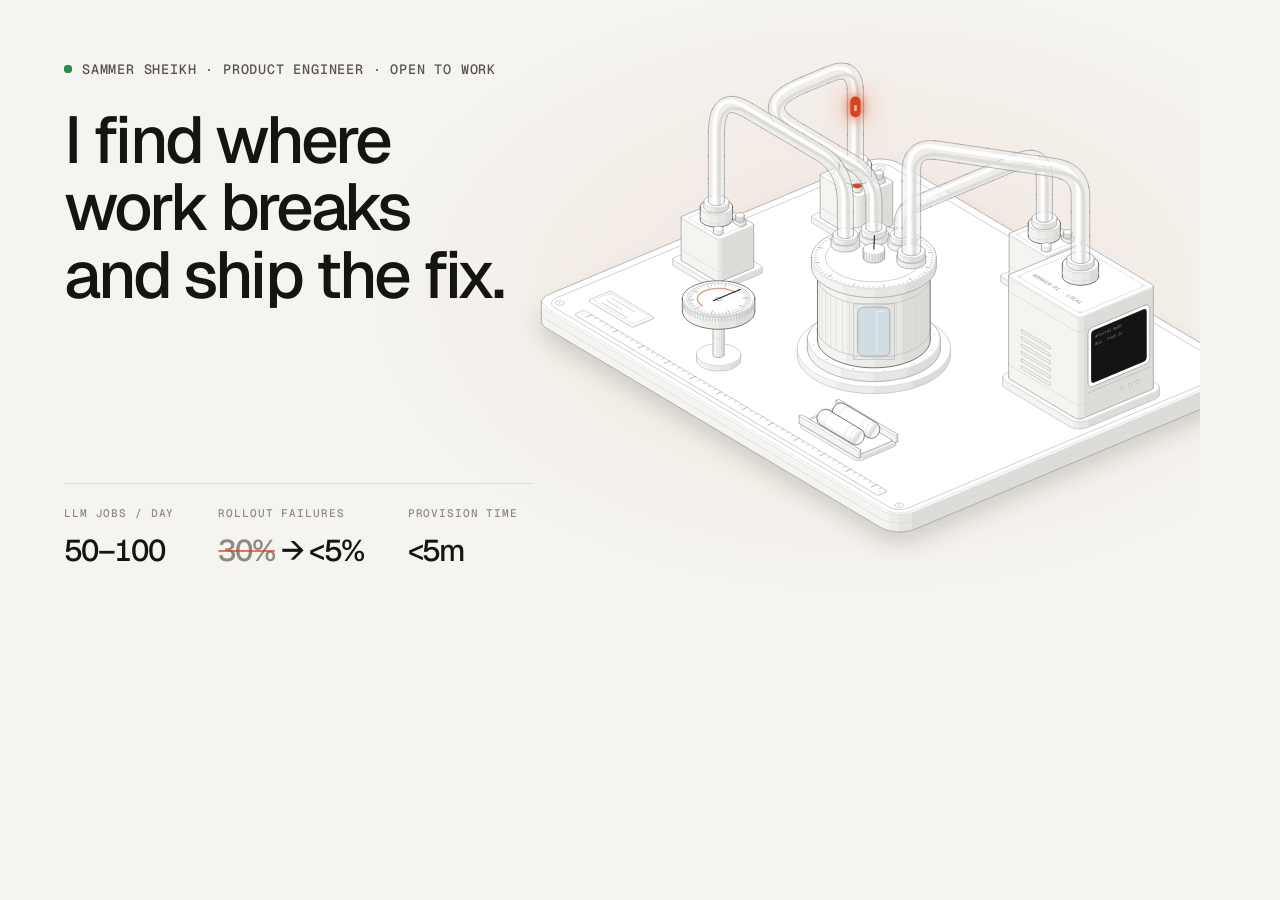
==== og/index.html @ 49ecbe10 "Open Graph video card, product-engineer positioning, panel and grid polish Co-Authored-By: Claude Op" ====
<!doctype html>
<html lang="en">
<head>
<meta charset="utf-8">
<meta name="viewport" content="width=1200">
<title>OG card</title>
<link rel="preconnect" href="https://fonts.googleapis.com">
<link rel="preconnect" href="https://fonts.gstatic.com" crossorigin>
<link href="https://fonts.googleapis.com/css2?family=Geist:wght@400;500;600&family=Geist+Mono:wght@400;500&display=swap" rel="stylesheet">
<link rel="stylesheet" href="../figures/kit/iso.css">
<link rel="stylesheet" href="../styles.css">
<style>
  html, body { width: 1200px; height: 630px; margin: 0; overflow: hidden; }
  body { background: var(--bg); }
  .og { position: relative; width: 1200px; height: 630px; overflow: hidden; }
  .og::before { content: ""; position: absolute; inset: 0; background: radial-gradient(60% 70% at 72% 46%, color-mix(in oklab, var(--accent) 9%, transparent), transparent 70%); }
  .og-copy { position: absolute; left: 64px; top: 60px; bottom: 56px; width: 470px; display: flex; flex-direction: column; z-index: 2; }
  .og-eyebrow { display: flex; align-items: center; gap: 10px; white-space: nowrap; font: 500 13.5px var(--mono); letter-spacing: 0.06em; text-transform: uppercase; color: var(--ink-2); }
  .og-title { margin-top: 28px; font-size: 66px; line-height: 1.02; letter-spacing: -0.045em; font-weight: 500; color: var(--ink); text-wrap: balance; }
  .og .fx-capsule { filter: drop-shadow(0 0 5px var(--accent)) drop-shadow(0 0 12px color-mix(in oklab, var(--accent) 60%, transparent)); }
  .og-stats { margin-top: auto; display: grid; grid-template-columns: repeat(3, auto); gap: 28px; border-top: 1px solid var(--line); padding-top: 22px; }
  .og-stats dt { font: 500 11px var(--mono); letter-spacing: 0.08em; text-transform: uppercase; color: var(--ink-3); }
  .og-stats dd { margin: 8px 0 0; font-size: 30px; font-weight: 500; letter-spacing: -0.04em; color: var(--ink); white-space: nowrap; font-variant-numeric: tabular-nums; }
  .og-stats .was { color: var(--ink-3); text-decoration: line-through; text-decoration-color: color-mix(in oklab, var(--accent) 70%, transparent); text-decoration-thickness: 2px; }
  .og-fig { position: absolute; right: -70px; top: -18px; width: 760px; z-index: 1; }
  .og-fig .iso-svg { width: 100%; }
  .og-fig .fig-readout { right: 104px; bottom: 34px; font-size: 12.5px; }
</style>
</head>
<body>
<div class="og">
  <div class="og-copy">
    <p class="og-eyebrow"><span class="live-dot"></span>Sammer Sheikh · Product engineer · Open to work</p>
    <h1 class="og-title">I find where work breaks and ship the fix.</h1>
    <dl class="og-stats">
      <div><dt>LLM jobs / day</dt><dd>50–100</dd></div>
      <div><dt>Rollout failures</dt><dd><span class="was">30%</span> → &lt;5%</dd></div>
      <div><dt>Provision time</dt><dd>&lt;5m</dd></div>
    </dl>
  </div>
  <div class="iso og-fig" data-theme="dark"><!--fig:hero--><svg xmlns="http://www.w3.org/2000/svg" class="iso-svg" viewBox="0 0 640 560" role="img" aria-label="A pneumatic-tube exchange on a bench. Three department stations send capsules up glass tubes into a turret. The turret's pointer swings to the port it is serving, sends each capsule on to a local worker cabinet whose screen runs Claude, and routes the result back to the station that asked. A dial counts jobs against a normal day of 50 to 100."><path class="iso-halo" d="M26.4 277L27.1 275L28.6 273.2L30.8 271.5L33.6 270.1L298.8 158.8L302.1 157.7L305.8 156.9L309.7 156.5L313.7 156.5L317.6 156.8L321.3 157.6L324.6 158.7L327.5 160.1L608.9 327.8L611.2 329.4L612.7 331.2L613.6 333.2L613.6 335.2L613.6 349.9L612.9 351.8L611.4 353.7L609.2 355.4L606.4 356.8L341.2 468.1L337.9 469.2L334.2 470L330.3 470.4L326.3 470.4L322.4 470L318.7 469.3L315.4 468.2L312.5 466.8L31.1 299.1L28.8 297.5L27.3 295.6L26.4 293.7L26.4 291.7Z"/><g class="iso-solid"><path class="iso-fill" d="M297.9 191L298.1 189.7L299 188.5L300.3 187.3L302.2 186.3L304.4 185.6L306.9 185.1L309.5 185L312.1 185.1L314.7 185.5L317 186.2L318.9 187.1L320.4 188.2L321.3 189.4L321.7 190.8L321.7 193.1L321.4 194.4L320.6 195.7L319.3 196.8L317.4 197.8L315.2 198.5L312.7 199L310.1 199.2L307.4 199.1L304.9 198.7L302.6 198L300.7 197.1L299.2 196L298.3 194.7L297.9 193.4Z"/><path class="iso-shade" data-shade="0" d="M317.4 197.8L315.2 198.5L315.2 196.2L317.4 195.4ZM321.7 193.1L321.4 194.4L321.4 192.1L321.7 190.8ZM321.4 194.4L320.6 195.7L320.6 193.3L321.4 192.1ZM320.6 195.7L319.3 196.8L319.3 194.5L320.6 193.3ZM319.3 196.8L317.4 197.8L317.4 195.4L319.3 194.5Z"/><path class="iso-shade" data-shade="1" d="M315.2 198.5L312.7 199L312.7 196.7L315.2 196.2ZM312.7 199L310.1 199.2L310.1 196.8L312.7 196.7Z"/><path class="iso-shade" data-shade="2" d="M310.1 199.2L307.4 199.1L307.4 196.7L310.1 196.8ZM307.4 199.1L304.9 198.7L304.9 196.3L307.4 196.7Z"/><path class="iso-shade" data-shade="3" d="M304.9 198.7L302.6 198L302.6 195.6L304.9 196.3ZM302.6 198L300.7 197.1L300.7 194.7L302.6 195.6ZM300.7 197.1L299.2 196L299.2 193.6L300.7 194.7ZM299.2 196L298.3 194.7L298.3 192.4L299.2 193.6ZM298.3 194.7L297.9 193.4L297.9 191L298.3 192.4Z"/><path class="iso-top" d="M317.4 195.4L315.2 196.2L312.7 196.7L310.1 196.8L307.4 196.7L304.9 196.3L302.6 195.6L300.7 194.7L299.2 193.6L298.3 192.4L297.9 191L298.1 189.7L299 188.5L300.3 187.3L302.2 186.3L304.4 185.6L306.9 185.1L309.5 185L312.1 185.1L314.7 185.5L317 186.2L318.9 187.1L320.4 188.2L321.3 189.4L321.7 190.8L321.4 192.1L320.6 193.3L319.3 194.5Z"/><path class="iso-line iso-crease" data-tone="faint" d="M321.7 190.8L321.4 192.1L320.6 193.3L319.3 194.5L317.4 195.4L315.2 196.2L312.7 196.7L310.1 196.8L307.4 196.7L304.9 196.3L302.6 195.6L300.7 194.7L299.2 193.6L298.3 192.4L297.9 191"/><path class="iso-line iso-edge" data-tone="lo" d="M297.9 191L298.1 189.7L299 188.5L300.3 187.3L302.2 186.3L304.4 185.6L306.9 185.1L309.5 185L312.1 185.1L314.7 185.5L317 186.2L318.9 187.1L320.4 188.2L321.3 189.4L321.7 190.8M321.7 193.1L321.4 194.4L320.6 195.7L319.3 196.8L317.4 197.8L315.2 198.5L312.7 199L310.1 199.2L307.4 199.1L304.9 198.7L302.6 198L300.7 197.1L299.2 196L298.3 194.7L297.9 193.4M297.9 191L297.9 193.4M321.7 190.8L321.7 193.1"/></g><g class="iso-solid"><path class="iso-fill" d="M300.6 186L300.8 185L301.4 184L302.5 183.1L303.9 182.4L305.6 181.8L307.5 181.5L309.6 181.3L311.6 181.4L313.6 181.7L315.3 182.3L316.8 183L317.9 183.8L318.7 184.8L319 185.8L319 190.8L318.8 191.8L318.1 192.8L317.1 193.7L315.7 194.4L314 195L312.1 195.3L310 195.5L308 195.4L306 195.1L304.3 194.6L302.8 193.8L301.6 193L300.9 192L300.6 191Z"/><path class="iso-shade" data-shade="0" d="M315.7 194.4L314 195L314 190L315.7 189.4ZM319 190.8L318.8 191.8L318.8 186.8L319 185.8ZM318.8 191.8L318.1 192.8L318.1 187.8L318.8 186.8ZM318.1 192.8L317.1 193.7L317.1 188.7L318.1 187.8ZM317.1 193.7L315.7 194.4L315.7 189.4L317.1 188.7Z"/><path class="iso-shade" data-shade="1" d="M314 195L312.1 195.3L312.1 190.3L314 190ZM312.1 195.3L310 195.5L310 190.5L312.1 190.3Z"/><path class="iso-shade" data-shade="2" d="M310 195.5L308 195.4L308 190.4L310 190.5ZM308 195.4L306 195.1L306 190.1L308 190.4Z"/><path class="iso-shade" data-shade="3" d="M306 195.1L304.3 194.6L304.3 189.6L306 190.1ZM304.3 194.6L302.8 193.8L302.8 188.8L304.3 189.6ZM302.8 193.8L301.6 193L301.6 188L302.8 188.8ZM301.6 193L300.9 192L300.9 187L301.6 188ZM300.9 192L300.6 191L300.6 186L300.9 187Z"/><path class="iso-top" d="M315.7 189.4L314 190L312.1 190.3L310 190.5L308 190.4L306 190.1L304.3 189.6L302.8 188.8L301.6 188L300.9 187L300.6 186L300.8 185L301.4 184L302.5 183.1L303.9 182.4L305.6 181.8L307.5 181.5L309.6 181.3L311.6 181.4L313.6 181.7L315.3 182.3L316.8 183L317.9 183.8L318.7 184.8L319 185.8L318.8 186.8L318.1 187.8L317.1 188.7Z"/><path class="iso-line iso-crease" data-tone="faint" d="M319 185.8L318.8 186.8L318.1 187.8L317.1 188.7L315.7 189.4L314 190L312.1 190.3L310 190.5L308 190.4L306 190.1L304.3 189.6L302.8 188.8L301.6 188L300.9 187L300.6 186"/><path class="iso-line iso-edge" data-tone="mid" d="M300.6 186L300.8 185L301.4 184L302.5 183.1L303.9 182.4L305.6 181.8L307.5 181.5L309.6 181.3L311.6 181.4L313.6 181.7L315.3 182.3L316.8 183L317.9 183.8L318.7 184.8L319 185.8M319 190.8L318.8 191.8L318.1 192.8L317.1 193.7L315.7 194.4L314 195L312.1 195.3L310 195.5L308 195.4L306 195.1L304.3 194.6L302.8 193.8L301.6 193L300.9 192L300.6 191M300.6 186L300.6 191M319 185.8L319 190.8"/></g><g class="iso-solid"><path class="iso-fill" d="M58.7 291.4L59 290.1L59.8 288.8L61.1 287.7L63 286.7L65.2 286L67.7 285.5L70.3 285.3L73 285.4L75.5 285.8L77.8 286.5L79.7 287.4L81.2 288.5L82.1 289.8L82.5 291.1L82.5 293.5L82.2 294.8L81.4 296L80.1 297.2L78.2 298.2L76 298.9L73.5 299.4L70.9 299.5L68.2 299.4L65.7 299L63.4 298.3L61.5 297.4L60 296.3L59.1 295.1L58.7 293.8Z"/><path class="iso-shade" data-shade="0" d="M78.2 298.2L76 298.9L76 296.5L78.2 295.8ZM82.5 293.5L82.2 294.8L82.2 292.4L82.5 291.1ZM82.2 294.8L81.4 296L81.4 293.7L82.2 292.4ZM81.4 296L80.1 297.2L80.1 294.8L81.4 293.7ZM80.1 297.2L78.2 298.2L78.2 295.8L80.1 294.8Z"/><path class="iso-shade" data-shade="1" d="M76 298.9L73.5 299.4L73.5 297L76 296.5ZM73.5 299.4L70.9 299.5L70.9 297.2L73.5 297Z"/><path class="iso-shade" data-shade="2" d="M70.9 299.5L68.2 299.4L68.2 297.1L70.9 297.2ZM68.2 299.4L65.7 299L65.7 296.7L68.2 297.1Z"/><path class="iso-shade" data-shade="3" d="M65.7 299L63.4 298.3L63.4 296L65.7 296.7ZM63.4 298.3L61.5 297.4L61.5 295.1L63.4 296ZM61.5 297.4L60 296.3L60 294L61.5 295.1ZM60 296.3L59.1 295.1L59.1 292.7L60 294ZM59.1 295.1L58.7 293.8L58.7 291.4L59.1 292.7Z"/><path class="iso-top" d="M78.2 295.8L76 296.5L73.5 297L70.9 297.2L68.2 297.1L65.7 296.7L63.4 296L61.5 295.1L60 294L59.1 292.7L58.7 291.4L59 290.1L59.8 288.8L61.1 287.7L63 286.7L65.2 286L67.7 285.5L70.3 285.3L73 285.4L75.5 285.8L77.8 286.5L79.7 287.4L81.2 288.5L82.1 289.8L82.5 291.1L82.2 292.4L81.4 293.7L80.1 294.8Z"/><path class="iso-line iso-crease" data-tone="faint" d="M82.5 291.1L82.2 292.4L81.4 293.7L80.1 294.8L78.2 295.8L76 296.5L73.5 297L70.9 297.2L68.2 297.1L65.7 296.7L63.4 296L61.5 295.1L60 294L59.1 292.7L58.7 291.4"/><path class="iso-line iso-edge" data-tone="lo" d="M58.7 291.4L59 290.1L59.8 288.8L61.1 287.7L63 286.7L65.2 286L67.7 285.5L70.3 285.3L73 285.4L75.5 285.8L77.8 286.5L79.7 287.4L81.2 288.5L82.1 289.8L82.5 291.1M82.5 293.5L82.2 294.8L81.4 296L80.1 297.2L78.2 298.2L76 298.9L73.5 299.4L70.9 299.5L68.2 299.4L65.7 299L63.4 298.3L61.5 297.4L60 296.3L59.1 295.1L58.7 293.8M58.7 291.4L58.7 293.8M82.5 291.1L82.5 293.5"/></g><g class="iso-solid"><path class="iso-fill" d="M61.4 286.4L61.6 285.3L62.2 284.4L63.3 283.5L64.7 282.7L66.4 282.2L68.3 281.8L70.4 281.7L72.4 281.8L74.4 282.1L76.1 282.6L77.6 283.3L78.8 284.2L79.5 285.1L79.8 286.1L79.8 291.1L79.6 292.2L78.9 293.1L77.9 294L76.5 294.8L74.8 295.3L72.9 295.7L70.8 295.8L68.8 295.7L66.8 295.4L65.1 294.9L63.6 294.2L62.4 293.3L61.7 292.4L61.4 291.4Z"/><path class="iso-shade" data-shade="0" d="M76.5 294.8L74.8 295.3L74.8 290.3L76.5 289.8ZM79.8 291.1L79.6 292.2L79.6 287.2L79.8 286.1ZM79.6 292.2L78.9 293.1L78.9 288.1L79.6 287.2ZM78.9 293.1L77.9 294L77.9 289L78.9 288.1ZM77.9 294L76.5 294.8L76.5 289.8L77.9 289Z"/><path class="iso-shade" data-shade="1" d="M74.8 295.3L72.9 295.7L72.9 290.7L74.8 290.3ZM72.9 295.7L70.8 295.8L70.8 290.8L72.9 290.7Z"/><path class="iso-shade" data-shade="2" d="M70.8 295.8L68.8 295.7L68.8 290.7L70.8 290.8ZM68.8 295.7L66.8 295.4L66.8 290.4L68.8 290.7Z"/><path class="iso-shade" data-shade="3" d="M66.8 295.4L65.1 294.9L65.1 289.9L66.8 290.4ZM65.1 294.9L63.6 294.2L63.6 289.2L65.1 289.9ZM63.6 294.2L62.4 293.3L62.4 288.3L63.6 289.2ZM62.4 293.3L61.7 292.4L61.7 287.4L62.4 288.3ZM61.7 292.4L61.4 291.4L61.4 286.4L61.7 287.4Z"/><path class="iso-top" d="M76.5 289.8L74.8 290.3L72.9 290.7L70.8 290.8L68.8 290.7L66.8 290.4L65.1 289.9L63.6 289.2L62.4 288.3L61.7 287.4L61.4 286.4L61.6 285.3L62.2 284.4L63.3 283.5L64.7 282.7L66.4 282.2L68.3 281.8L70.4 281.7L72.4 281.8L74.4 282.1L76.1 282.6L77.6 283.3L78.8 284.2L79.5 285.1L79.8 286.1L79.6 287.2L78.9 288.1L77.9 289Z"/><path class="iso-line iso-crease" data-tone="faint" d="M79.8 286.1L79.6 287.2L78.9 288.1L77.9 289L76.5 289.8L74.8 290.3L72.9 290.7L70.8 290.8L68.8 290.7L66.8 290.4L65.1 289.9L63.6 289.2L62.4 288.3L61.7 287.4L61.4 286.4"/><path class="iso-line iso-edge" data-tone="mid" d="M61.4 286.4L61.6 285.3L62.2 284.4L63.3 283.5L64.7 282.7L66.4 282.2L68.3 281.8L70.4 281.7L72.4 281.8L74.4 282.1L76.1 282.6L77.6 283.3L78.8 284.2L79.5 285.1L79.8 286.1M79.8 291.1L79.6 292.2L78.9 293.1L77.9 294L76.5 294.8L74.8 295.3L72.9 295.7L70.8 295.8L68.8 295.7L66.8 295.4L65.1 294.9L63.6 294.2L62.4 293.3L61.7 292.4L61.4 291.4M61.4 286.4L61.4 291.4M79.8 286.1L79.8 291.1"/></g><g class="iso-solid"><path class="iso-fill" d="M557.5 345.7L557.8 344.4L558.6 343.2L559.9 342L561.8 341L564 340.3L566.5 339.8L569.1 339.7L571.8 339.8L574.3 340.2L576.6 340.9L578.5 341.8L580 342.9L580.9 344.1L581.3 345.4L581.3 347.8L581 349.1L580.2 350.4L578.9 351.5L577 352.5L574.8 353.2L572.3 353.7L569.7 353.9L567 353.8L564.5 353.4L562.2 352.7L560.3 351.8L558.8 350.7L557.9 349.4L557.5 348.1Z"/><path class="iso-shade" data-shade="0" d="M577 352.5L574.8 353.2L574.8 350.9L577 350.1ZM581.3 347.8L581 349.1L581 346.8L581.3 345.4ZM581 349.1L580.2 350.4L580.2 348L581 346.8ZM580.2 350.4L578.9 351.5L578.9 349.2L580.2 348ZM578.9 351.5L577 352.5L577 350.1L578.9 349.2Z"/><path class="iso-shade" data-shade="1" d="M574.8 353.2L572.3 353.7L572.3 351.4L574.8 350.9ZM572.3 353.7L569.7 353.9L569.7 351.5L572.3 351.4Z"/><path class="iso-shade" data-shade="2" d="M569.7 353.9L567 353.8L567 351.4L569.7 351.5ZM567 353.8L564.5 353.4L564.5 351L567 351.4Z"/><path class="iso-shade" data-shade="3" d="M564.5 353.4L562.2 352.7L562.2 350.3L564.5 351ZM562.2 352.7L560.3 351.8L560.3 349.4L562.2 350.3ZM560.3 351.8L558.8 350.7L558.8 348.3L560.3 349.4ZM558.8 350.7L557.9 349.4L557.9 347.1L558.8 348.3ZM557.9 349.4L557.5 348.1L557.5 345.7L557.9 347.1Z"/><path class="iso-top" d="M577 350.1L574.8 350.9L572.3 351.4L569.7 351.5L567 351.4L564.5 351L562.2 350.3L560.3 349.4L558.8 348.3L557.9 347.1L557.5 345.7L557.8 344.4L558.6 343.2L559.9 342L561.8 341L564 340.3L566.5 339.8L569.1 339.7L571.8 339.8L574.3 340.2L576.6 340.9L578.5 341.8L580 342.9L580.9 344.1L581.3 345.4L581 346.8L580.2 348L578.9 349.2Z"/><path class="iso-line iso-crease" data-tone="faint" d="M581.3 345.4L581 346.8L580.2 348L578.9 349.2L577 350.1L574.8 350.9L572.3 351.4L569.7 351.5L567 351.4L564.5 351L562.2 350.3L560.3 349.4L558.8 348.3L557.9 347.1L557.5 345.7"/><path class="iso-line iso-edge" data-tone="lo" d="M557.5 345.7L557.8 344.4L558.6 343.2L559.9 342L561.8 341L564 340.3L566.5 339.8L569.1 339.7L571.8 339.8L574.3 340.2L576.6 340.9L578.5 341.8L580 342.9L580.9 344.1L581.3 345.4M581.3 347.8L581 349.1L580.2 350.4L578.9 351.5L577 352.5L574.8 353.2L572.3 353.7L569.7 353.9L567 353.8L564.5 353.4L562.2 352.7L560.3 351.8L558.8 350.7L557.9 349.4L557.5 348.1M557.5 345.7L557.5 348.1M581.3 345.4L581.3 347.8"/></g><g class="iso-solid"><path class="iso-fill" d="M560.2 340.7L560.4 339.7L561.1 338.7L562.1 337.8L563.5 337.1L565.2 336.5L567.1 336.2L569.2 336L571.2 336.1L573.2 336.4L574.9 336.9L576.4 337.7L577.6 338.5L578.3 339.5L578.6 340.5L578.6 345.5L578.4 346.5L577.8 347.5L576.7 348.4L575.3 349.1L573.6 349.7L571.7 350L569.6 350.2L567.6 350.1L565.6 349.8L563.9 349.2L562.4 348.5L561.2 347.7L560.5 346.7L560.2 345.7Z"/><path class="iso-shade" data-shade="0" d="M575.3 349.1L573.6 349.7L573.6 344.7L575.3 344.1ZM578.6 345.5L578.4 346.5L578.4 341.5L578.6 340.5ZM578.4 346.5L577.8 347.5L577.8 342.5L578.4 341.5ZM577.8 347.5L576.7 348.4L576.7 343.4L577.8 342.5ZM576.7 348.4L575.3 349.1L575.3 344.1L576.7 343.4Z"/><path class="iso-shade" data-shade="1" d="M573.6 349.7L571.7 350L571.7 345L573.6 344.7ZM571.7 350L569.6 350.2L569.6 345.2L571.7 345Z"/><path class="iso-shade" data-shade="2" d="M569.6 350.2L567.6 350.1L567.6 345.1L569.6 345.2ZM567.6 350.1L565.6 349.8L565.6 344.8L567.6 345.1Z"/><path class="iso-shade" data-shade="3" d="M565.6 349.8L563.9 349.2L563.9 344.3L565.6 344.8ZM563.9 349.2L562.4 348.5L562.4 343.5L563.9 344.3ZM562.4 348.5L561.2 347.7L561.2 342.7L562.4 343.5ZM561.2 347.7L560.5 346.7L560.5 341.7L561.2 342.7ZM560.5 346.7L560.2 345.7L560.2 340.7L560.5 341.7Z"/><path class="iso-top" d="M575.3 344.1L573.6 344.7L571.7 345L569.6 345.2L567.6 345.1L565.6 344.8L563.9 344.3L562.4 343.5L561.2 342.7L560.5 341.7L560.2 340.7L560.4 339.7L561.1 338.7L562.1 337.8L563.5 337.1L565.2 336.5L567.1 336.2L569.2 336L571.2 336.1L573.2 336.4L574.9 336.9L576.4 337.7L577.6 338.5L578.3 339.5L578.6 340.5L578.4 341.5L577.8 342.5L576.7 343.4Z"/><path class="iso-line iso-crease" data-tone="faint" d="M578.6 340.5L578.4 341.5L577.8 342.5L576.7 343.4L575.3 344.1L573.6 344.7L571.7 345L569.6 345.2L567.6 345.1L565.6 344.8L563.9 344.3L562.4 343.5L561.2 342.7L560.5 341.7L560.2 340.7"/><path class="iso-line iso-edge" data-tone="mid" d="M560.2 340.7L560.4 339.7L561.1 338.7L562.1 337.8L563.5 337.1L565.2 336.5L567.1 336.2L569.2 336L571.2 336.1L573.2 336.4L574.9 336.9L576.4 337.7L577.6 338.5L578.3 339.5L578.6 340.5M578.6 345.5L578.4 346.5L577.8 347.5L576.7 348.4L575.3 349.1L573.6 349.7L571.7 350L569.6 350.2L567.6 350.1L565.6 349.8L563.9 349.2L562.4 348.5L561.2 347.7L560.5 346.7L560.2 345.7M560.2 340.7L560.2 345.7M578.6 340.5L578.6 345.5"/></g><g class="iso-solid"><path class="iso-fill" d="M318.3 446.1L318.6 444.8L319.4 443.5L320.7 442.4L322.6 441.4L324.8 440.7L327.3 440.2L329.9 440L332.6 440.1L335.1 440.5L337.4 441.2L339.3 442.1L340.8 443.2L341.7 444.5L342.1 445.8L342.1 448.2L341.9 449.5L341 450.7L339.7 451.9L337.8 452.9L335.6 453.6L333.1 454.1L330.5 454.2L327.9 454.1L325.3 453.7L323 453L321.1 452.1L319.6 451L318.7 449.8L318.3 448.4Z"/><path class="iso-shade" data-shade="0" d="M337.8 452.9L335.6 453.6L335.6 451.2L337.8 450.5ZM342.1 448.2L341.9 449.5L341.9 447.1L342.1 445.8ZM341.9 449.5L341 450.7L341 448.4L341.9 447.1ZM341 450.7L339.7 451.9L339.7 449.5L341 448.4ZM339.7 451.9L337.8 452.9L337.8 450.5L339.7 449.5Z"/><path class="iso-shade" data-shade="1" d="M335.6 453.6L333.1 454.1L333.1 451.7L335.6 451.2ZM333.1 454.1L330.5 454.2L330.5 451.9L333.1 451.7Z"/><path class="iso-shade" data-shade="2" d="M330.5 454.2L327.9 454.1L327.9 451.8L330.5 451.9ZM327.9 454.1L325.3 453.7L325.3 451.4L327.9 451.8Z"/><path class="iso-shade" data-shade="3" d="M325.3 453.7L323 453L323 450.7L325.3 451.4ZM323 453L321.1 452.1L321.1 449.8L323 450.7ZM321.1 452.1L319.6 451L319.6 448.7L321.1 449.8ZM319.6 451L318.7 449.8L318.7 447.4L319.6 448.7ZM318.7 449.8L318.3 448.4L318.3 446.1L318.7 447.4Z"/><path class="iso-top" d="M337.8 450.5L335.6 451.2L333.1 451.7L330.5 451.9L327.9 451.8L325.3 451.4L323 450.7L321.1 449.8L319.6 448.7L318.7 447.4L318.3 446.1L318.6 444.8L319.4 443.5L320.7 442.4L322.6 441.4L324.8 440.7L327.3 440.2L329.9 440L332.6 440.1L335.1 440.5L337.4 441.2L339.3 442.1L340.8 443.2L341.7 444.5L342.1 445.8L341.9 447.1L341 448.4L339.7 449.5Z"/><path class="iso-line iso-crease" data-tone="faint" d="M342.1 445.8L341.9 447.1L341 448.4L339.7 449.5L337.8 450.5L335.6 451.2L333.1 451.7L330.5 451.9L327.9 451.8L325.3 451.4L323 450.7L321.1 449.8L319.6 448.7L318.7 447.4L318.3 446.1"/><path class="iso-line iso-edge" data-tone="lo" d="M318.3 446.1L318.6 444.8L319.4 443.5L320.7 442.4L322.6 441.4L324.8 440.7L327.3 440.2L329.9 440L332.6 440.1L335.1 440.5L337.4 441.2L339.3 442.1L340.8 443.2L341.7 444.5L342.1 445.8M342.1 448.2L341.9 449.5L341 450.7L339.7 451.9L337.8 452.9L335.6 453.6L333.1 454.1L330.5 454.2L327.9 454.1L325.3 453.7L323 453L321.1 452.1L319.6 451L318.7 449.8L318.3 448.4M318.3 446.1L318.3 448.4M342.1 445.8L342.1 448.2"/></g><g class="iso-solid"><path class="iso-fill" d="M321 441.1L321.2 440L321.9 439.1L322.9 438.2L324.3 437.4L326 436.9L327.9 436.5L330 436.4L332 436.5L334 436.8L335.7 437.3L337.2 438L338.4 438.9L339.1 439.8L339.4 440.8L339.4 445.8L339.2 446.9L338.6 447.8L337.5 448.7L336.1 449.5L334.4 450L332.5 450.4L330.4 450.5L328.4 450.4L326.4 450.1L324.7 449.6L323.2 448.9L322.1 448L321.3 447.1L321 446.1Z"/><path class="iso-shade" data-shade="0" d="M336.1 449.5L334.4 450L334.4 445L336.1 444.5ZM339.4 445.8L339.2 446.9L339.2 441.9L339.4 440.8ZM339.2 446.9L338.6 447.8L338.6 442.8L339.2 441.9ZM338.6 447.8L337.5 448.7L337.5 443.7L338.6 442.8ZM337.5 448.7L336.1 449.5L336.1 444.5L337.5 443.7Z"/><path class="iso-shade" data-shade="1" d="M334.4 450L332.5 450.4L332.5 445.4L334.4 445ZM332.5 450.4L330.4 450.5L330.4 445.5L332.5 445.4Z"/><path class="iso-shade" data-shade="2" d="M330.4 450.5L328.4 450.4L328.4 445.4L330.4 445.5ZM328.4 450.4L326.4 450.1L326.4 445.1L328.4 445.4Z"/><path class="iso-shade" data-shade="3" d="M326.4 450.1L324.7 449.6L324.7 444.6L326.4 445.1ZM324.7 449.6L323.2 448.9L323.2 443.9L324.7 444.6ZM323.2 448.9L322.1 448L322.1 443L323.2 443.9ZM322.1 448L321.3 447.1L321.3 442.1L322.1 443ZM321.3 447.1L321 446.1L321 441.1L321.3 442.1Z"/><path class="iso-top" d="M336.1 444.5L334.4 445L332.5 445.4L330.4 445.5L328.4 445.4L326.4 445.1L324.7 444.6L323.2 443.9L322.1 443L321.3 442.1L321 441.1L321.2 440L321.9 439.1L322.9 438.2L324.3 437.4L326 436.9L327.9 436.5L330 436.4L332 436.5L334 436.8L335.7 437.3L337.2 438L338.4 438.9L339.1 439.8L339.4 440.8L339.2 441.9L338.6 442.8L337.5 443.7Z"/><path class="iso-line iso-crease" data-tone="faint" d="M339.4 440.8L339.2 441.9L338.6 442.8L337.5 443.7L336.1 444.5L334.4 445L332.5 445.4L330.4 445.5L328.4 445.4L326.4 445.1L324.7 444.6L323.2 443.9L322.1 443L321.3 442.1L321 441.1"/><path class="iso-line iso-edge" data-tone="mid" d="M321 441.1L321.2 440L321.9 439.1L322.9 438.2L324.3 437.4L326 436.9L327.9 436.5L330 436.4L332 436.5L334 436.8L335.7 437.3L337.2 438L338.4 438.9L339.1 439.8L339.4 440.8M339.4 445.8L339.2 446.9L338.6 447.8L337.5 448.7L336.1 449.5L334.4 450L332.5 450.4L330.4 450.5L328.4 450.4L326.4 450.1L324.7 449.6L323.2 448.9L322.1 448L321.3 447.1L321 446.1M321 441.1L321 446.1M339.4 440.8L339.4 445.8"/></g><g class="iso-solid"><path class="iso-fill" d="M26.4 269.6L27.1 267.7L28.6 265.8L30.8 264.1L33.6 262.7L298.8 151.5L302.1 150.3L305.8 149.5L309.7 149.1L313.7 149.1L317.6 149.5L321.3 150.2L324.6 151.3L327.5 152.7L608.9 320.4L611.2 322.1L612.7 323.9L613.6 325.8L613.6 327.8L613.6 342.5L612.9 344.5L611.4 346.3L609.2 348L606.4 349.4L341.2 460.7L337.9 461.8L334.2 462.6L330.3 463L326.3 463.1L322.4 462.7L318.7 461.9L315.4 460.8L312.5 459.5L31.1 291.8L28.8 290.1L27.3 288.3L26.4 286.3L26.4 284.3Z"/><path class="iso-shade" data-shade="0" d="M613.6 342.5L612.9 344.5L612.9 329.8L613.6 327.8ZM612.9 344.5L611.4 346.3L611.4 331.6L612.9 329.8ZM611.4 346.3L609.2 348L609.2 333.3L611.4 331.6ZM609.2 348L606.4 349.4L606.4 334.7L609.2 333.3ZM606.4 349.4L341.2 460.7L341.2 446L606.4 334.7ZM341.2 460.7L337.9 461.8L337.9 447.1L341.2 446Z"/><path class="iso-shade" data-shade="1" d="M337.9 461.8L334.2 462.6L334.2 447.9L337.9 447.1ZM334.2 462.6L330.3 463L330.3 448.3L334.2 447.9ZM330.3 463L326.3 463.1L326.3 448.4L330.3 448.3Z"/><path class="iso-shade" data-shade="2" d="M326.3 463.1L322.4 462.7L322.4 448L326.3 448.4ZM322.4 462.7L318.7 461.9L318.7 447.2L322.4 448Z"/><path class="iso-shade" data-shade="3" d="M318.7 461.9L315.4 460.8L315.4 446.2L318.7 447.2ZM315.4 460.8L312.5 459.5L312.5 444.8L315.4 446.2ZM312.5 459.5L31.1 291.8L31.1 277.1L312.5 444.8ZM31.1 291.8L28.8 290.1L28.8 275.4L31.1 277.1ZM28.8 290.1L27.3 288.3L27.3 273.6L28.8 275.4ZM27.3 288.3L26.4 286.3L26.4 271.6L27.3 273.6ZM26.4 286.3L26.4 284.3L26.4 269.6L26.4 271.6Z"/><path class="iso-top" d="M608.9 320.4L611.2 322.1L612.7 323.9L613.6 325.8L613.6 327.8L612.9 329.8L611.4 331.6L609.2 333.3L606.4 334.7L341.2 446L337.9 447.1L334.2 447.9L330.3 448.3L326.3 448.4L322.4 448L318.7 447.2L315.4 446.2L312.5 444.8L31.1 277.1L28.8 275.4L27.3 273.6L26.4 271.6L26.4 269.6L27.1 267.7L28.6 265.8L30.8 264.1L33.6 262.7L298.8 151.5L302.1 150.3L305.8 149.5L309.7 149.1L313.7 149.1L317.6 149.5L321.3 150.2L324.6 151.3L327.5 152.7Z"/><path class="iso-line iso-crease" data-tone="faint" d="M613.6 327.8L612.9 329.8L611.4 331.6L609.2 333.3L606.4 334.7L341.2 446L337.9 447.1L334.2 447.9L330.3 448.3L326.3 448.4L322.4 448L318.7 447.2L315.4 446.2L312.5 444.8L31.1 277.1L28.8 275.4L27.3 273.6L26.4 271.6L26.4 269.6"/><path class="iso-line iso-bevel" data-tone="faint" d="M613.6 327.8L610.3 329.4L609 331L607.1 332.5L604.6 333.8L339.6 444.9L336.6 445.9L333.4 446.6L330 447L326.6 447L323.2 446.7L320 446L317.1 445.1L314.5 443.8L33.3 276.2L31.2 274.8L29.9 273.2L29.1 271.5L26.4 269.6"/><path class="iso-line" data-tone="faint" d="M613.6 335.2L612.9 337.1L611.4 339L609.2 340.7L606.4 342.1L341.2 453.4L337.9 454.5L334.2 455.3L330.3 455.7L326.3 455.7L322.4 455.3L318.7 454.6L315.4 453.5L312.5 452.1L31.1 284.4L28.8 282.8L27.3 280.9L26.4 279L26.4 277"/><path class="iso-line iso-edge" data-tone="mid" d="M26.4 269.6L27.1 267.7L28.6 265.8L30.8 264.1L33.6 262.7L298.8 151.5L302.1 150.3L305.8 149.5L309.7 149.1L313.7 149.1L317.6 149.5L321.3 150.2L324.6 151.3L327.5 152.7L608.9 320.4L611.2 322.1L612.7 323.9L613.6 325.8L613.6 327.8M613.6 342.5L612.9 344.5L611.4 346.3L609.2 348L606.4 349.4L341.2 460.7L337.9 461.8L334.2 462.6L330.3 463L326.3 463.1L322.4 462.7L318.7 461.9L315.4 460.8L312.5 459.5L31.1 291.8L28.8 290.1L27.3 288.3L26.4 286.3L26.4 284.3M613.6 327.8L613.6 342.5M26.4 269.6L26.4 284.3"/></g><path class="iso-line" data-tone="lo" d="M602.4 323.1L603.7 324.1L604.6 325.2L605.1 326.3L605.1 327.5L604.7 328.6L603.8 329.7L602.6 330.7L600.9 331.5L335.8 442.8L333.8 443.4L331.7 443.9L329.4 444.1L327.1 444.1L324.8 443.9L322.6 443.5L320.7 442.8L319 442L37.6 274.3L36.3 273.4L35.4 272.3L34.9 271.2L34.9 270L35.3 268.9L36.2 267.8L37.4 266.8L39.1 266L304.2 154.7L306.2 154L308.3 153.6L310.6 153.3L312.9 153.3L315.2 153.6L317.4 154L319.3 154.6L321 155.4Z"/><path class="iso-line" data-tone="lo" d="M314.7 158.3L313.4 158.6L312 158.7L310.6 158.5L309.4 158.1L308.7 157.4L308.6 156.7L309 156L309.9 155.4L311.2 155.1L312.6 155L314 155.2L315.2 155.7L315.9 156.3L316 157L315.6 157.7ZM600.5 328.6L599.2 328.9L597.8 329L596.4 328.8L595.2 328.4L594.5 327.7L594.4 327L594.8 326.3L595.7 325.7L597 325.4L598.4 325.3L599.8 325.5L601 326L601.7 326.6L601.8 327.3L601.4 328ZM44.3 271.7L43 272.1L41.6 272.2L40.2 272L39 271.5L38.3 270.9L38.2 270.1L38.6 269.4L39.5 268.9L40.8 268.5L42.2 268.4L43.6 268.6L44.8 269.1L45.5 269.7L45.6 270.5L45.2 271.2ZM330.1 442L328.8 442.4L327.4 442.5L326 442.3L324.8 441.8L324.1 441.2L324 440.4L324.4 439.7L325.3 439.2L326.6 438.8L328 438.7L329.4 438.9L330.6 439.4L331.3 440L331.4 440.8L331 441.5Z"/><g class="iso-dots" data-tone="mid"><circle cx="312.3" cy="156.9" r="0.5"/><circle cx="598.1" cy="327.2" r="0.5"/><circle cx="41.9" cy="270.3" r="0.5"/><circle cx="327.7" cy="440.6" r="0.5"/></g><g class="iso-solid"><path class="iso-fill" d="M55.3 279.9L55.4 279.4L55.9 279.1L61.1 276.9L61.9 276.7L62.8 276.7L63.5 277L316.5 427.8L316.9 428.2L316.9 429.1L316.8 429.5L316.3 429.9L311.1 432L310.3 432.2L309.5 432.2L308.7 431.9L55.7 281.1L55.3 280.7Z"/><path class="iso-shade" data-shade="0" d="M316.9 429.1L316.8 429.5L316.8 428.6L316.9 428.2ZM316.8 429.5L316.3 429.9L316.3 429L316.8 428.6ZM316.3 429.9L311.1 432L311.1 431.2L316.3 429Z"/><path class="iso-shade" data-shade="1" d="M311.1 432L310.3 432.2L310.3 431.4L311.1 431.2Z"/><path class="iso-shade" data-shade="2" d="M310.3 432.2L309.5 432.2L309.5 431.3L310.3 431.4Z"/><path class="iso-shade" data-shade="3" d="M309.5 432.2L308.7 431.9L308.7 431.1L309.5 431.3ZM308.7 431.9L55.7 281.1L55.7 280.3L308.7 431.1ZM55.7 281.1L55.3 280.7L55.3 279.9L55.7 280.3Z"/><path class="iso-top" d="M316.5 427.8L316.9 428.2L316.8 428.6L316.3 429L311.1 431.2L310.3 431.4L309.5 431.3L308.7 431.1L55.7 280.3L55.3 279.9L55.4 279.4L55.9 279.1L61.1 276.9L61.9 276.7L62.8 276.7L63.5 277Z"/><path class="iso-line iso-edge" data-tone="lo" d="M55.3 279.9L55.4 279.4L55.9 279.1L61.1 276.9L61.9 276.7L62.8 276.7L63.5 277L316.5 427.8L316.9 428.2M316.9 429.1L316.8 429.5L316.3 429.9L311.1 432L310.3 432.2L309.5 432.2L308.7 431.9L55.7 281.1L55.3 280.7M316.9 428.2L316.9 429.1M55.3 279.9L55.3 280.7"/></g><path class="iso-line" data-tone="lo" d="M73.3 282.8L70.9 283.8M77.7 285.4L75.3 286.4M82 288L79.7 289M86.4 290.6L84 291.6M95.1 295.8L92.8 296.8M99.5 298.4L97.1 299.4M103.8 301L101.5 302M108.2 303.6L105.9 304.6M116.9 308.8L114.6 309.8M121.3 311.4L118.9 312.4M125.6 314L123.3 315M130 316.6L127.7 317.6M138.7 321.8L136.4 322.8M143.1 324.4L140.8 325.4M147.5 327L145.1 328M151.8 329.6L149.5 330.6M160.6 334.8L158.2 335.8M164.9 337.4L162.6 338.4M169.3 340L166.9 341M173.6 342.6L171.3 343.6M182.4 347.8L180 348.8M186.7 350.4L184.4 351.4M191.1 353L188.8 354M195.5 355.6L193.1 356.6M204.2 360.8L201.8 361.8M208.5 363.4L206.2 364.4M212.9 366L210.6 367M217.3 368.6L214.9 369.6M226 373.8L223.7 374.8M230.4 376.4L228 377.4M234.7 379L232.4 380M239.1 381.6L236.7 382.6M247.8 386.8L245.5 387.8M252.2 389.4L249.8 390.4M256.5 392L254.2 393M260.9 394.6L258.6 395.6M269.6 399.8L267.3 400.8M274 402.4L271.7 403.4M278.4 405L276 406M282.7 407.6L280.4 408.6M291.4 412.8L289.1 413.8M295.8 415.4L293.5 416.4M300.2 418L297.8 419M304.5 420.6L302.2 421.6M313.3 425.8L310.9 426.8"/><path class="iso-line" data-tone="mid" d="M68.9 280.2L64.5 282.1M90.7 293.2L86.3 295.1M112.6 306.2L108.1 308.1M134.4 319.2L130 321.1M156.2 332.2L151.8 334.1M178 345.2L173.6 347.1M199.8 358.2L195.4 360.1M221.6 371.2L217.2 373.1M243.5 384.2L239 386.1M265.3 397.2L260.8 399.1M287.1 410.2L282.7 412.1M308.9 423.2L304.5 425.1"/><g class="iso-dots" data-tone="mid"><circle cx="60.7" cy="279.3" r="0.45"/><circle cx="311.5" cy="428.8" r="0.45"/></g><g class="iso-solid"><path class="iso-fill" d="M67.1 267.8L67.3 267.4L67.8 267.1L82.9 260.8L83.6 260.6L84.4 260.6L85.1 260.7L85.7 260.9L120.2 281.5L120.6 281.8L120.7 282.2L120.7 283.4L120.5 283.8L120 284.1L104.9 290.4L104.2 290.6L103.4 290.6L102.6 290.5L102 290.3L67.5 269.7L67.2 269.4L67.1 269Z"/><path class="iso-shade" data-shade="0" d="M120.7 283.4L120.5 283.8L120.5 282.6L120.7 282.2ZM120.5 283.8L120 284.1L120 282.9L120.5 282.6ZM120 284.1L104.9 290.4L104.9 289.2L120 282.9Z"/><path class="iso-shade" data-shade="1" d="M104.9 290.4L104.2 290.6L104.2 289.4L104.9 289.2ZM104.2 290.6L103.4 290.6L103.4 289.5L104.2 289.4Z"/><path class="iso-shade" data-shade="2" d="M103.4 290.6L102.6 290.5L102.6 289.4L103.4 289.5Z"/><path class="iso-shade" data-shade="3" d="M102.6 290.5L102 290.3L102 289.1L102.6 289.4ZM102 290.3L67.5 269.7L67.5 268.6L102 289.1ZM67.5 269.7L67.2 269.4L67.2 268.2L67.5 268.6ZM67.2 269.4L67.1 269L67.1 267.8L67.2 268.2Z"/><path class="iso-top" d="M120.2 281.5L120.6 281.8L120.7 282.2L120.5 282.6L120 282.9L104.9 289.2L104.2 289.4L103.4 289.5L102.6 289.4L102 289.1L67.5 268.6L67.2 268.2L67.1 267.8L67.3 267.4L67.8 267.1L82.9 260.8L83.6 260.6L84.4 260.6L85.1 260.7L85.7 260.9Z"/><path class="iso-line iso-edge" data-tone="lo" d="M67.1 267.8L67.3 267.4L67.8 267.1L82.9 260.8L83.6 260.6L84.4 260.6L85.1 260.7L85.7 260.9L120.2 281.5L120.6 281.8L120.7 282.2M120.7 283.4L120.5 283.8L120 284.1L104.9 290.4L104.2 290.6L103.4 290.6L102.6 290.5L102 290.3L67.5 269.7L67.2 269.4L67.1 269M120.7 282.2L120.7 283.4M67.1 267.8L67.1 269"/></g><path class="iso-line" data-tone="faint" d="M117.7 282.1L103.7 288L70.1 268L84.1 262.1Z"/><path class="iso-line" data-tone="lo" data-free="" d="M85.8 266.2L105.4 277.9M81.4 268.1L94.4 275.9M76.9 269.9L98.8 282.9"/><g class="iso-dots" data-tone="mid"><circle cx="83.9" cy="263" r="0.4"/><circle cx="103.8" cy="287" r="0.4"/></g><g class="fx-items"><g class="it" data-name="st.uat.base"><g class="iso-solid"><path class="iso-fill" d="M254 197.5L254.4 196.8L255.2 196.3L289 182.2L290.2 181.8L291.5 181.8L292.8 181.9L293.8 182.4L328.7 203.2L329.4 203.7L329.5 204.4L329.5 208.8L329.1 209.4L328.3 210L294.5 224.1L293.3 224.5L292 224.5L290.8 224.3L289.7 223.9L254.8 203.1L254.2 202.6L254 201.9Z"/><path class="iso-shade" data-shade="0" d="M329.5 208.8L329.1 209.4L329.1 205L329.5 204.4ZM329.1 209.4L328.3 210L328.3 205.6L329.1 205ZM328.3 210L294.5 224.1L294.5 219.7L328.3 205.6Z"/><path class="iso-shade" data-shade="1" d="M294.5 224.1L293.3 224.5L293.3 220L294.5 219.7ZM293.3 224.5L292 224.5L292 220.1L293.3 220Z"/><path class="iso-shade" data-shade="2" d="M292 224.5L290.8 224.3L290.8 219.9L292 220.1Z"/><path class="iso-shade" data-shade="3" d="M290.8 224.3L289.7 223.9L289.7 219.5L290.8 219.9ZM289.7 223.9L254.8 203.1L254.8 198.7L289.7 219.5ZM254.8 203.1L254.2 202.6L254.2 198.1L254.8 198.7ZM254.2 202.6L254 201.9L254 197.5L254.2 198.1Z"/><path class="iso-top" d="M328.7 203.2L329.4 203.7L329.5 204.4L329.1 205L328.3 205.6L294.5 219.7L293.3 220L292 220.1L290.8 219.9L289.7 219.5L254.8 198.7L254.2 198.1L254 197.5L254.4 196.8L255.2 196.3L289 182.2L290.2 181.8L291.5 181.8L292.8 181.9L293.8 182.4Z"/><path class="iso-line iso-crease" data-tone="faint" d="M329.5 204.4L329.1 205L328.3 205.6L294.5 219.7L293.3 220L292 220.1L290.8 219.9L289.7 219.5L254.8 198.7L254.2 198.1L254 197.5"/><path class="iso-line iso-bevel" data-tone="faint" d="M329.5 204.4L328.5 204.9L327.8 205.3L294.1 219.5L293.1 219.7L292.1 219.8L291.1 219.6L290.2 219.3L255.4 198.5L254.8 198L254 197.5"/><path class="iso-line iso-edge" data-tone="lo" d="M254 197.5L254.4 196.8L255.2 196.3L289 182.2L290.2 181.8L291.5 181.8L292.8 181.9L293.8 182.4L328.7 203.2L329.4 203.7L329.5 204.4M329.5 208.8L329.1 209.4L328.3 210L294.5 224.1L293.3 224.5L292 224.5L290.8 224.3L289.7 223.9L254.8 203.1L254.2 202.6L254 201.9M329.5 204.4L329.5 208.8M254 197.5L254 201.9"/></g></g><g class="it" data-name="st.uat.body"><g class="iso-solid"><path class="iso-fill" d="M261.2 162.5L261.6 161.9L262.4 161.4L288.4 150.5L289.6 150.1L290.9 150.1L292.2 150.3L293.2 150.7L321.6 167.6L322.2 168.2L322.3 168.8L322.3 204.1L322 204.7L321.1 205.2L295.1 216.1L294 216.5L292.7 216.5L291.4 216.3L290.4 215.9L262 199L261.4 198.5L261.2 197.8Z"/><path class="iso-shade" data-shade="0" d="M322.3 204.1L322 204.7L322 169.4L322.3 168.8ZM322 204.7L321.1 205.2L321.1 170L322 169.4ZM321.1 205.2L295.1 216.1L295.1 180.9L321.1 170Z"/><path class="iso-shade" data-shade="1" d="M295.1 216.1L294 216.5L294 181.2L295.1 180.9ZM294 216.5L292.7 216.5L292.7 181.3L294 181.2Z"/><path class="iso-shade" data-shade="2" d="M292.7 216.5L291.4 216.3L291.4 181.1L292.7 181.3Z"/><path class="iso-shade" data-shade="3" d="M291.4 216.3L290.4 215.9L290.4 180.7L291.4 181.1ZM290.4 215.9L262 199L262 163.8L290.4 180.7ZM262 199L261.4 198.5L261.4 163.2L262 163.8ZM261.4 198.5L261.2 197.8L261.2 162.5L261.4 163.2Z"/><path class="iso-top" d="M321.6 167.6L322.2 168.2L322.3 168.8L322 169.4L321.1 170L295.1 180.9L294 181.2L292.7 181.3L291.4 181.1L290.4 180.7L262 163.8L261.4 163.2L261.2 162.5L261.6 161.9L262.4 161.4L288.4 150.5L289.6 150.1L290.9 150.1L292.2 150.3L293.2 150.7Z"/><path class="iso-line iso-crease" data-tone="faint" d="M322.3 168.8L322 169.4L321.1 170L295.1 180.9L294 181.2L292.7 181.3L291.4 181.1L290.4 180.7L262 163.8L261.4 163.2L261.2 162.5"/><path class="iso-line iso-bevel" data-tone="faint" d="M322.3 168.8L321.1 169.2L320.4 169.6L294.6 180.5L293.7 180.7L292.7 180.8L291.9 180.6L291.1 180.3L262.8 163.5L262.3 163L261.2 162.5"/><path class="iso-line" data-tone="faint" d="M322.3 195.3L322 195.9L321.1 196.4L295.1 207.3L294 207.6L292.7 207.7L291.4 207.5L290.4 207.1L262 190.2L261.4 189.6L261.2 189"/><path class="iso-line iso-edge" data-tone="mid" d="M261.2 162.5L261.6 161.9L262.4 161.4L288.4 150.5L289.6 150.1L290.9 150.1L292.2 150.3L293.2 150.7L321.6 167.6L322.2 168.2L322.3 168.8M322.3 204.1L322 204.7L321.1 205.2L295.1 216.1L294 216.5L292.7 216.5L291.4 216.3L290.4 215.9L262 199L261.4 198.5L261.2 197.8M322.3 168.8L322.3 204.1M261.2 162.5L261.2 197.8"/></g><path class="iso-line" data-tone="faint" d="M316.6 168.6L293.2 178.4L267 162.8L290.4 153Z"/><g class="iso-dots" data-tone="mid"><circle cx="290.1" cy="154.8" r="0.4"/><circle cx="313" cy="168.4" r="0.4"/><circle cx="270.6" cy="162.9" r="0.4"/><circle cx="293.5" cy="176.6" r="0.4"/></g></g><g class="it" data-name="st.uat.cup"><g class="iso-solid"><path class="iso-fill" d="M277.3 153.5L277.5 152.4L278.1 151.2L279.1 150.1L280.5 149.2L282.2 148.3L284.1 147.7L286.2 147.2L288.5 146.9L290.9 146.7L293.2 146.9L295.5 147.2L297.7 147.7L299.6 148.3L301.3 149.2L302.6 150.1L303.6 151.2L304.3 152.4L304.5 153.5L304.5 163.8L304.3 165L303.6 166.1L302.6 167.2L301.3 168.2L299.6 169L297.7 169.7L295.5 170.2L293.2 170.5L290.9 170.6L288.5 170.5L286.2 170.2L284.1 169.7L282.2 169L280.5 168.2L279.1 167.2L278.1 166.1L277.5 165L277.3 163.8Z"/><path class="iso-shade" data-shade="0" d="M299.6 169L297.7 169.7L297.7 159.4L299.6 158.7ZM304.5 163.8L304.3 165L304.3 154.7L304.5 153.5ZM304.3 165L303.6 166.1L303.6 155.9L304.3 154.7ZM303.6 166.1L302.6 167.2L302.6 156.9L303.6 155.9ZM302.6 167.2L301.3 168.2L301.3 157.9L302.6 156.9ZM301.3 168.2L299.6 169L299.6 158.7L301.3 157.9Z"/><path class="iso-shade" data-shade="1" d="M297.7 169.7L295.5 170.2L295.5 159.9L297.7 159.4ZM295.5 170.2L293.2 170.5L293.2 160.2L295.5 159.9ZM293.2 170.5L290.9 170.6L290.9 160.3L293.2 160.2Z"/><path class="iso-shade" data-shade="2" d="M290.9 170.6L288.5 170.5L288.5 160.2L290.9 160.3ZM288.5 170.5L286.2 170.2L286.2 159.9L288.5 160.2ZM286.2 170.2L284.1 169.7L284.1 159.4L286.2 159.9Z"/><path class="iso-shade" data-shade="3" d="M284.1 169.7L282.2 169L282.2 158.7L284.1 159.4ZM282.2 169L280.5 168.2L280.5 157.9L282.2 158.7ZM280.5 168.2L279.1 167.2L279.1 156.9L280.5 157.9ZM279.1 167.2L278.1 166.1L278.1 155.9L279.1 156.9ZM278.1 166.1L277.5 165L277.5 154.7L278.1 155.9ZM277.5 165L277.3 163.8L277.3 153.5L277.5 154.7Z"/><path class="iso-top" d="M299.6 158.7L297.7 159.4L295.5 159.9L293.2 160.2L290.9 160.3L288.5 160.2L286.2 159.9L284.1 159.4L282.2 158.7L280.5 157.9L279.1 156.9L278.1 155.9L277.5 154.7L277.3 153.5L277.5 152.4L278.1 151.2L279.1 150.1L280.5 149.2L282.2 148.3L284.1 147.7L286.2 147.2L288.5 146.9L290.9 146.7L293.2 146.9L295.5 147.2L297.7 147.7L299.6 148.3L301.3 149.2L302.6 150.1L303.6 151.2L304.3 152.4L304.5 153.5L304.3 154.7L303.6 155.9L302.6 156.9L301.3 157.9Z"/><path class="iso-line iso-crease" data-tone="faint" d="M304.5 153.5L304.3 154.7L303.6 155.9L302.6 156.9L301.3 157.9L299.6 158.7L297.7 159.4L295.5 159.9L293.2 160.2L290.9 160.3L288.5 160.2L286.2 159.9L284.1 159.4L282.2 158.7L280.5 157.9L279.1 156.9L278.1 155.9L277.5 154.7L277.3 153.5"/><path class="iso-line iso-bevel" data-tone="faint" d="M304.5 153.5L303.6 154.7L303 155.7L302.1 156.8L300.8 157.7L299.2 158.5L297.3 159.1L295.3 159.6L293.1 159.9L290.9 160L288.7 159.9L286.5 159.6L284.4 159.1L282.6 158.5L281 157.7L279.7 156.8L278.8 155.7L278.2 154.7L277.3 153.5"/><path class="iso-line iso-edge" data-tone="hi" d="M277.3 153.5L277.5 152.4L278.1 151.2L279.1 150.1L280.5 149.2L282.2 148.3L284.1 147.7L286.2 147.2L288.5 146.9L290.9 146.7L293.2 146.9L295.5 147.2L297.7 147.7L299.6 148.3L301.3 149.2L302.6 150.1L303.6 151.2L304.3 152.4L304.5 153.5M304.5 163.8L304.3 165L303.6 166.1L302.6 167.2L301.3 168.2L299.6 169L297.7 169.7L295.5 170.2L293.2 170.5L290.9 170.6L288.5 170.5L286.2 170.2L284.1 169.7L282.2 169L280.5 168.2L279.1 167.2L278.1 166.1L277.5 165L277.3 163.8M277.3 153.5L277.3 163.8M304.5 153.5L304.5 163.8"/></g><path class="iso-line" data-tone="faint" d="M304.5 160.6L304.3 161.5L304 162.3L303.4 163.2L302.6 164L301.7 164.7L300.5 165.4L299.2 166L297.7 166.5L296.1 166.9L294.4 167.1L292.7 167.3L290.9 167.4L289.1 167.3L287.4 167.1L285.7 166.9L284.1 166.5L282.6 166L281.3 165.4L280.1 164.7L279.1 164L278.3 163.2L277.8 162.3L277.4 161.5L277.3 160.6"/></g><g class="it" data-name="tube.uat.collar0"><g class="iso-solid"><path class="iso-fill" d="M280.4 148.8L280.6 148L281 147.3L281.6 146.7L282.4 146L283.3 145.5L284.4 145L285.6 144.6L286.9 144.2L288.3 144L289.8 143.9L291.3 143.9L292.7 143.9L294.1 144.1L295.5 144.4L296.8 144.8L297.9 145.2L299 145.7L299.8 146.3L300.5 147L301 147.7L301.3 148.4L301.4 149.1L301.4 153.5L301.3 154.3L301 155L300.5 155.7L299.8 156.3L299 156.9L297.9 157.4L296.8 157.9L295.5 158.3L294.1 158.5L292.7 158.7L291.3 158.8L289.8 158.8L288.3 158.6L286.9 158.4L285.6 158.1L284.4 157.7L283.3 157.2L282.4 156.6L281.6 156L281 155.3L280.6 154.6L280.4 153.9Z"/><path class="iso-shade" data-shade="0" d="M301.4 154L301 155L300.2 156L299.1 156.8L297.7 157.6L296 158.1L294.1 158.6L292 158.8L290 158.8L290 154.4L292 154.4L294.1 154.1L296 153.7L297.7 153.2L299.1 152.4L300.2 151.6L301 150.6L301.4 149.6Z"/><path class="iso-shade" data-shade="1" d="M290 158.8L287.9 158.6L287.9 154.2L290 154.4Z"/><path class="iso-shade" data-shade="2" d="M287.9 158.6L286 158.2L284.3 157.6L284.3 153.2L286 153.8L287.9 154.2Z"/><path class="iso-shade" data-shade="3" d="M284.3 157.6L282.8 156.9L281.7 156.1L280.9 155.1L280.9 150.7L281.7 151.7L282.8 152.5L284.3 153.2Z"/><path class="iso-top" d="M280.9 155.1L280.4 154.1L280.4 153.1L280.4 148.7L280.4 149.7L280.9 150.7ZM299 145.7L300.1 146.6L300.9 147.5L301.3 148.6L301.4 149.6L301 150.6L300.2 151.6L299.1 152.4L297.7 153.2L296 153.7L294.1 154.1L292 154.4L290 154.4L287.9 154.2L286 153.8L284.3 153.2L282.8 152.5L281.7 151.7L280.9 150.7L280.4 149.7L280.4 148.7L280.8 147.7L281.6 146.7L282.7 145.8L284.1 145.1L285.8 144.5L287.7 144.1L289.7 143.9L291.8 143.9L293.8 144.1L295.7 144.5L297.5 145L299 145.7L290.9 149.1L290.9 149.1L290.9 149.1L290.9 149.1L290.9 149.1L290.9 149.1L290.9 149.1L290.9 149.1L290.9 149.1L290.9 149.1L290.9 149.1L290.9 149.1L290.9 149.1L290.9 149.1L290.9 149.1L290.9 149.1L290.9 149.1L290.9 149.1L290.9 149.1L290.9 149.1L290.9 149.1L290.9 149.1L290.9 149.1L290.9 149.1L290.9 149.1L290.9 149.1L290.9 149.1L290.9 149.1L290.9 149.1L290.9 149.1L290.9 149.1L290.9 149.1L290.9 149.1Z"/><path class="iso-line iso-crease" data-tone="faint" d="M301.4 149.1L301.3 149.8L301 150.5L300.5 151.2L299.9 151.9L299.1 152.4L298.1 153L297 153.4L295.7 153.8L294.4 154.1L293 154.3L291.6 154.4L290.2 154.4L288.7 154.3L287.4 154.1L286 153.8L284.8 153.4L283.7 153L282.7 152.4L281.9 151.9L281.2 151.2L280.8 150.5L280.5 149.8L280.4 149.1"/><path class="iso-line iso-bevel" data-tone="faint" d="M301.4 149.1L300.8 149.9L300.5 150.6L299.9 151.3L299.2 151.9L298.2 152.5L297.1 153L295.9 153.5L294.5 153.8L293.1 154L291.6 154.1L290.1 154.1L288.7 154L287.2 153.8L285.9 153.5L284.6 153L283.6 152.5L282.6 151.9L281.9 151.3L281.3 150.6L281 149.9L280.4 149.1"/><path class="iso-line iso-edge" data-tone="mid" d="M280.4 148.8L280.6 148L281 147.3L281.6 146.7L282.4 146L283.3 145.5L284.4 145L285.6 144.6L286.9 144.2L288.3 144L289.8 143.9L291.3 143.9L292.7 143.9L294.1 144.1L295.5 144.4L296.8 144.8L297.9 145.2L299 145.7L299.8 146.3L300.5 147L301 147.7L301.3 148.4L301.4 149.1L301.4 153.5L301.3 154.3L301 155L300.5 155.7L299.8 156.3L299 156.9L297.9 157.4L296.8 157.9L295.5 158.3L294.1 158.5L292.7 158.7L291.3 158.8L289.8 158.8L288.3 158.6L286.9 158.4L285.6 158.1L284.4 157.7L283.3 157.2L282.4 156.6L281.6 156L281 155.3L280.6 154.6L280.4 153.9Z"/></g></g><g class="it" data-name="st.uat.lever"><g class="iso-solid"><path class="iso-fill" d="M305.5 163.9L306.1 163.4L308.7 162.3L310 162.1L311.1 162.4L315.5 165L315.9 165.6L315.9 168.5L315.3 169.1L312.7 170.2L311.4 170.4L310.3 170.1L305.9 167.5L305.5 166.9Z"/><path class="iso-shade" data-shade="0" d="M315.9 168.5L315.3 169.1L315.3 166.2L315.9 165.6ZM315.3 169.1L312.7 170.2L312.7 167.3L315.3 166.2Z"/><path class="iso-shade" data-shade="1" d="M312.7 170.2L311.4 170.4L311.4 167.5L312.7 167.3Z"/><path class="iso-shade" data-shade="2" d="M311.4 170.4L310.3 170.1L310.3 167.2L311.4 167.5Z"/><path class="iso-shade" data-shade="3" d="M310.3 170.1L305.9 167.5L305.9 164.6L310.3 167.2ZM305.9 167.5L305.5 166.9L305.5 163.9L305.9 164.6Z"/><path class="iso-top" d="M315.5 165L315.9 165.6L315.3 166.2L312.7 167.3L311.4 167.5L310.3 167.2L305.9 164.6L305.5 163.9L306.1 163.4L308.7 162.3L310 162.1L311.1 162.4Z"/><path class="iso-line iso-crease" data-tone="faint" d="M315.9 165.6L315.3 166.2L312.7 167.3L311.4 167.5L310.3 167.2L305.9 164.6L305.5 163.9"/><path class="iso-line iso-bevel" data-tone="faint" d="M315.9 165.6L314.9 166L312.4 167L311.5 167.2L310.6 167L306.4 164.4L305.5 163.9"/><path class="iso-line iso-edge" data-tone="mid" d="M305.5 163.9L306.1 163.4L308.7 162.3L310 162.1L311.1 162.4L315.5 165L315.9 165.6M315.9 168.5L315.3 169.1L312.7 170.2L311.4 170.4L310.3 170.1L305.9 167.5L305.5 166.9M315.9 165.6L315.9 168.5M305.5 163.9L305.5 166.9"/></g></g><g class="it" data-name="st.uat.knob"><g class="iso-solid"><path class="iso-fill" d="M307 160L307.5 159.4L308.3 158.9L309.4 158.6L310.7 158.5L312 158.6L313.1 158.9L313.9 159.4L314.4 160L314.4 165.1L313.9 165.7L313.1 166.2L312 166.5L310.7 166.6L309.4 166.5L308.3 166.2L307.5 165.7L307 165.1Z"/><path class="iso-shade" data-shade="0" d="M314.4 165.1L313.9 165.7L313.9 161.3L314.4 160.7ZM313.9 165.7L313.1 166.2L313.1 161.8L313.9 161.3Z"/><path class="iso-shade" data-shade="1" d="M313.1 166.2L312 166.5L312 162.1L313.1 161.8ZM312 166.5L310.7 166.6L310.7 162.2L312 162.1Z"/><path class="iso-shade" data-shade="2" d="M310.7 166.6L309.4 166.5L309.4 162.1L310.7 162.2ZM309.4 166.5L308.3 166.2L308.3 161.8L309.4 162.1Z"/><path class="iso-shade" data-shade="3" d="M308.3 166.2L307.5 165.7L307.5 161.3L308.3 161.8ZM307.5 165.7L307 165.1L307 160.7L307.5 161.3Z"/><path class="iso-top" d="M313.1 161.8L312 162.1L310.7 162.2L309.4 162.1L308.3 161.8L307.5 161.3L307 160.7L307 160L307.5 159.4L308.3 158.9L309.4 158.6L310.7 158.5L312 158.6L313.1 158.9L313.9 159.4L314.4 160L314.4 160.7L313.9 161.3Z"/><path class="iso-line iso-crease" data-tone="faint" d="M314.4 160.7L313.9 161.3L313.1 161.8L312 162.1L310.7 162.2L309.4 162.1L308.3 161.8L307.5 161.3L307 160.7"/><path class="iso-line" data-tone="lo" d="M313.1 165.6L313.1 162.4M311.6 166L311.6 162.7M309.9 166L309.9 162.8M308.4 165.7L308.4 162.4M307.4 165L307.4 161.8M314.1 164.9L314.1 161.7"/><path class="iso-line iso-edge" data-tone="mid" d="M307 160.7L307 160L307.5 159.4L308.3 158.9L309.4 158.6L310.7 158.5L312 158.6L313.1 158.9L313.9 159.4L314.4 160L314.4 160.7M314.4 165.1L313.9 165.7L313.1 166.2L312 166.5L310.7 166.6L309.4 166.5L308.3 166.2L307.5 165.7L307 165.1M307 160.7L307 165.1M314.4 160.7L314.4 165.1"/></g></g><g class="it" data-name="tube.uat:0"><g class="fx-glass"><g class="tb"><path class="tb-body" d="M297.7 149.1L297.7 148.8L297.7 146.5L297.7 144.1L297.7 141.8L297.7 139.5L297.7 137.1L297.7 134.8L297.7 132.4L297.7 130.1L297.7 128.4L284.1 128.4L284.1 130.1L284.1 132.4L284.1 134.8L284.1 137.1L284.1 139.5L284.1 141.8L284.1 144.1L284.1 146.5L284.1 148.8L284.1 149.1ZM284.3 149.9L284.8 150.6L285.6 151.2L286.7 151.8L287.9 152.2L289.4 152.4L290.9 152.5L292.4 152.4L293.8 152.2L295.1 151.8L296.2 151.2L297 150.6L297.5 149.9L297.7 149.1L297.5 148.4L297 147.7L296.2 147L295.1 146.5L293.8 146.1L292.4 145.8L290.9 145.7L289.4 145.8L287.9 146.1L286.7 146.5L285.6 147L284.8 147.7L284.3 148.4L284.1 149.1Z"/><path class="tb-shine" d="M290.9 149.1L290.9 148.8L290.9 146.5L290.9 144.1L290.9 141.8L290.9 139.5L290.9 137.1L290.9 134.8L290.9 132.4L290.9 130.1L290.9 127.7L290.9 127.7L287.6 127.7L287.6 127.7L287.6 130.1L287.6 132.4L287.6 134.8L287.6 137.1L287.6 139.5L287.6 141.8L287.6 144.1L287.6 146.5L287.6 148.8L287.6 149.1L287.6 152.1L287.9 152.2L289.4 152.4L290.9 152.5Z"/><path class="tb-shade" d="M294.6 149.1L294.6 148.8L294.6 146.5L294.6 144.1L294.6 141.8L294.6 139.5L294.6 137.1L294.6 134.8L294.6 132.4L294.6 130.1L294.6 127.7L294.6 127.7L291.8 127.7L291.8 127.7L291.8 130.1L291.8 132.4L291.8 134.8L291.8 137.1L291.8 139.5L291.8 141.8L291.8 144.1L291.8 146.5L291.8 148.8L291.8 149.1L291.8 152.5L292.4 152.4L293.8 152.2L294.6 152Z"/><path class="iso-line tb-edge" data-tone="mid" d="M297.7 149.1L297.7 148.8L297.7 146.5L297.7 144.1L297.7 141.8L297.7 139.5L297.7 137.1L297.7 134.8L297.7 132.4L297.7 130.1L297.7 128.4M284.1 149.1L284.1 148.8L284.1 146.5L284.1 144.1L284.1 141.8L284.1 139.5L284.1 137.1L284.1 134.8L284.1 132.4L284.1 130.1L284.1 128.4M297.7 149.1L297.5 149.9L297 150.6L296.2 151.2L295.1 151.8L293.8 152.2L292.4 152.4L290.9 152.5L289.4 152.4L287.9 152.2L286.7 151.8L285.6 151.2L284.8 150.6L284.3 149.9L284.1 149.1"/></g></g></g><g class="it" data-name="st.uat.lamp" data-lamp="uat"><g class="iso-solid"><path class="iso-fill" d="M288.4 172L288.5 171.3L289 170.7L289.9 170.2L291 169.9L292.2 169.8L293.5 169.8L294.6 170.1L295.6 170.5L296.3 171L296.6 171.7L296.6 175.2L296.4 175.8L295.9 176.4L295.1 176.9L294 177.2L292.8 177.4L291.5 177.3L290.3 177.1L289.4 176.6L288.7 176.1L288.4 175.5Z"/><path class="iso-shade" data-shade="0" d="M295.1 176.9L294 177.2L294 173.7L295.1 173.4ZM296.6 175.2L296.4 175.8L296.4 172.3L296.6 171.7ZM296.4 175.8L295.9 176.4L295.9 172.9L296.4 172.3ZM295.9 176.4L295.1 176.9L295.1 173.4L295.9 172.9Z"/><path class="iso-shade" data-shade="1" d="M294 177.2L292.8 177.4L292.8 173.8L294 173.7Z"/><path class="iso-shade" data-shade="2" d="M292.8 177.4L291.5 177.3L291.5 173.8L292.8 173.8ZM291.5 177.3L290.3 177.1L290.3 173.5L291.5 173.8Z"/><path class="iso-shade" data-shade="3" d="M290.3 177.1L289.4 176.6L289.4 173.1L290.3 173.5ZM289.4 176.6L288.7 176.1L288.7 172.6L289.4 173.1ZM288.7 176.1L288.4 175.5L288.4 172L288.7 172.6Z"/><path class="iso-top" d="M295.1 173.4L294 173.7L292.8 173.8L291.5 173.8L290.3 173.5L289.4 173.1L288.7 172.6L288.4 172L288.5 171.3L289 170.7L289.9 170.2L291 169.9L292.2 169.8L293.5 169.8L294.6 170.1L295.6 170.5L296.3 171L296.6 171.7L296.4 172.3L295.9 172.9Z"/><path class="iso-line iso-crease" data-tone="faint" d="M296.6 171.7L296.4 172.3L295.9 172.9L295.1 173.4L294 173.7L292.8 173.8L291.5 173.8L290.3 173.5L289.4 173.1L288.7 172.6L288.4 172"/><path class="iso-line iso-edge" data-tone="mid" d="M288.4 172L288.5 171.3L289 170.7L289.9 170.2L291 169.9L292.2 169.8L293.5 169.8L294.6 170.1L295.6 170.5L296.3 171L296.6 171.7M296.6 175.2L296.4 175.8L295.9 176.4L295.1 176.9L294 177.2L292.8 177.4L291.5 177.3L290.3 177.1L289.4 176.6L288.7 176.1L288.4 175.5M288.4 172L288.4 175.5M296.6 171.7L296.6 175.2"/></g></g><g class="it" data-name="tube.uat:1"><g class="fx-glass"><g class="tb"><path class="tb-body" d="M297.7 129.9L297.7 127.7L297.7 125.4L297.7 123L297.7 120.7L297.7 118.3L297.7 116L297.7 113.6L297.7 111.3L297.7 108.9L297.7 108.4L284.1 108.4L284.1 108.9L284.1 111.3L284.1 113.6L284.1 116L284.1 118.3L284.1 120.7L284.1 123L284.1 125.4L284.1 127.7L284.1 129.9Z"/><path class="tb-shine" d="M290.9 130.6L290.9 130.1L290.9 127.7L290.9 125.4L290.9 123L290.9 120.7L290.9 118.3L290.9 116L290.9 113.6L290.9 111.3L290.9 108.9L290.9 107.7L287.6 107.7L287.6 108.9L287.6 111.3L287.6 113.6L287.6 116L287.6 118.3L287.6 120.7L287.6 123L287.6 125.4L287.6 127.7L287.6 130.1L287.6 130.6Z"/><path class="tb-shade" d="M294.6 130.6L294.6 130.1L294.6 127.7L294.6 125.4L294.6 123L294.6 120.7L294.6 118.3L294.6 116L294.6 113.6L294.6 111.3L294.6 108.9L294.6 107.7L291.8 107.7L291.8 108.9L291.8 111.3L291.8 113.6L291.8 116L291.8 118.3L291.8 120.7L291.8 123L291.8 125.4L291.8 127.7L291.8 130.1L291.8 130.6Z"/><path class="iso-line tb-edge" data-tone="mid" d="M297.7 129.9L297.7 127.7L297.7 125.4L297.7 123L297.7 120.7L297.7 118.3L297.7 116L297.7 113.6L297.7 111.3L297.7 108.9L297.7 108.4M284.1 129.9L284.1 127.7L284.1 125.4L284.1 123L284.1 120.7L284.1 118.3L284.1 116L284.1 113.6L284.1 111.3L284.1 108.9L284.1 108.4"/></g></g></g><g class="it" data-name="tube.uat:2"><g class="fx-glass"><g class="tb"><path class="tb-body" d="M297.7 109.9L297.7 108.9L297.7 106.6L297.7 104.2L297.7 101.9L297.7 99.5L297.7 97.2L297.7 94.8L297.6 92.3L297.5 89.8L297.4 87.9L283.9 89.2L284 90.6L284.1 92.7L284.1 94.9L284.1 97.2L284.1 99.5L284.1 101.9L284.1 104.2L284.1 106.6L284.1 108.9L284.1 109.9Z"/><path class="tb-shine" d="M290.9 110.6L290.9 108.9L290.9 106.6L290.9 104.2L290.9 101.9L290.9 99.5L290.9 97.2L290.9 94.9L290.9 92.5L290.9 90.2L290.9 87.9L290.9 87.8L287.6 88.2L287.6 88.3L287.6 90.4L287.7 92.6L287.6 94.9L287.6 97.2L287.6 99.5L287.6 101.9L287.6 104.2L287.6 106.6L287.6 108.9L287.6 110.6Z"/><path class="tb-shade" d="M294.6 110.6L294.6 108.9L294.6 106.6L294.6 104.2L294.6 101.9L294.6 99.5L294.6 97.2L294.5 94.8L294.4 92.4L294.2 90L293.8 87.6L293.8 87.4L291.1 87.8L291.1 87.9L291.5 90.2L291.7 92.5L291.8 94.8L291.8 97.2L291.8 99.5L291.8 101.9L291.8 104.2L291.8 106.6L291.8 108.9L291.8 110.6Z"/><path class="iso-line tb-edge" data-tone="mid" d="M297.7 109.9L297.7 108.9L297.7 106.6L297.7 104.2L297.7 101.9L297.7 99.5L297.7 97.2L297.7 94.8L297.6 92.3L297.5 89.8L297.4 87.9M284.1 109.9L284.1 108.9L284.1 106.6L284.1 104.2L284.1 101.9L284.1 99.5L284.1 97.2L284.1 94.9L284.1 92.7L284 90.6L283.9 89.2"/></g></g></g><g class="it" data-name="st.ops.base"><g class="iso-solid"><path class="iso-fill" d="M137 233.3L137.3 232.7L138.2 232.2L171.9 218L173.1 217.7L174.4 217.6L175.7 217.8L176.7 218.2L211.6 239L212.3 239.6L212.4 240.2L212.4 244.6L212 245.3L211.2 245.8L177.4 260L176.3 260.3L174.9 260.4L173.7 260.2L172.6 259.8L137.7 239L137.1 238.4L137 237.7Z"/><path class="iso-shade" data-shade="0" d="M212.4 244.6L212 245.3L212 240.9L212.4 240.2ZM212 245.3L211.2 245.8L211.2 241.4L212 240.9ZM211.2 245.8L177.4 260L177.4 255.6L211.2 241.4Z"/><path class="iso-shade" data-shade="1" d="M177.4 260L176.3 260.3L176.3 255.9L177.4 255.6ZM176.3 260.3L174.9 260.4L174.9 256L176.3 255.9Z"/><path class="iso-shade" data-shade="2" d="M174.9 260.4L173.7 260.2L173.7 255.8L174.9 256Z"/><path class="iso-shade" data-shade="3" d="M173.7 260.2L172.6 259.8L172.6 255.4L173.7 255.8ZM172.6 259.8L137.7 239L137.7 234.6L172.6 255.4ZM137.7 239L137.1 238.4L137.1 234L137.7 234.6ZM137.1 238.4L137 237.7L137 233.3L137.1 234Z"/><path class="iso-top" d="M211.6 239L212.3 239.6L212.4 240.2L212 240.9L211.2 241.4L177.4 255.6L176.3 255.9L174.9 256L173.7 255.8L172.6 255.4L137.7 234.6L137.1 234L137 233.3L137.3 232.7L138.2 232.2L171.9 218L173.1 217.7L174.4 217.6L175.7 217.8L176.7 218.2Z"/><path class="iso-line iso-crease" data-tone="faint" d="M212.4 240.2L212 240.9L211.2 241.4L177.4 255.6L176.3 255.9L174.9 256L173.7 255.8L172.6 255.4L137.7 234.6L137.1 234L137 233.3"/><path class="iso-line iso-bevel" data-tone="faint" d="M212.4 240.2L211.4 240.7L210.7 241.1L177 255.3L176.1 255.6L175 255.6L174 255.5L173.1 255.1L138.3 234.4L137.7 233.9L137 233.3"/><path class="iso-line iso-edge" data-tone="lo" d="M137 233.3L137.3 232.7L138.2 232.2L171.9 218L173.1 217.7L174.4 217.6L175.7 217.8L176.7 218.2L211.6 239L212.3 239.6L212.4 240.2M212.4 244.6L212 245.3L211.2 245.8L177.4 260L176.3 260.3L174.9 260.4L173.7 260.2L172.6 259.8L137.7 239L137.1 238.4L137 237.7M212.4 240.2L212.4 244.6M137 233.3L137 237.7"/></g></g><g class="it" data-name="tube.uat:3"><g class="fx-glass"><g class="tb"><path class="tb-body" d="M297.5 89.5L297.3 87.1L296.9 84.5L296.3 81.9L295.3 79.1L294 76.6L292.4 74.1L290 71.9L287.5 70.2L284.7 69L283.8 68.8L280.6 82L280.7 82L281.1 82.2L281.6 82.5L281.9 82.8L282.3 83.5L282.8 84.4L283.2 85.6L283.6 87.1L283.8 88.8L284 90.4Z"/><path class="tb-shine" d="M290.9 90.7L290.9 90.2L290.9 87.9L290.7 85.7L290.4 83.5L290.1 81.3L289.5 79.3L288.6 77.2L287.4 75.2L285.7 73.5L283.7 72.1L282.3 71.6L281.7 74.8L282.7 75.3L284.2 76.4L285.4 77.7L286.1 79.3L286.6 80.9L287.1 82.6L287.3 84.4L287.5 86.3L287.6 88.3L287.6 90.4L287.6 90.9Z"/><path class="tb-shade" d="M294.2 90.5L294.2 90L293.8 87.6L293.1 85.2L292.3 83L291 80.9L289.5 79.2L287.8 77.9L285.8 77.2L284 76.8L282.3 76.8L281.3 77L280.8 79.7L281.5 79.4L282.7 79.2L284.2 79.3L285.7 79.6L287.2 80.6L288.5 82L289.7 83.7L290.4 85.8L291.1 87.9L291.5 90.2L291.5 90.6Z"/><path class="iso-line tb-edge" data-tone="mid" d="M297.5 89.5L297.3 87.1L296.9 84.5L296.3 81.9L295.3 79.1L294 76.6L292.4 74.1L290 71.9L287.5 70.2L284.7 69L283.8 68.8M284 90.4L283.8 88.8L283.6 87.1L283.2 85.6L282.8 84.4L282.3 83.5L281.9 82.8L281.6 82.5L281.1 82.2L280.7 82L280.6 82"/></g></g></g><g class="it" data-name="st.ops.body"><g class="iso-solid"><path class="iso-fill" d="M144.1 198.4L144.5 197.7L145.3 197.2L171.3 186.3L172.5 186L173.8 185.9L175.1 186.1L176.1 186.5L204.5 203.4L205.1 204L205.2 204.6L205.2 239.9L204.9 240.6L204 241.1L178 252L176.9 252.3L175.6 252.4L174.3 252.2L173.3 251.8L144.9 234.9L144.3 234.3L144.1 233.6Z"/><path class="iso-shade" data-shade="0" d="M205.2 239.9L204.9 240.6L204.9 205.3L205.2 204.6ZM204.9 240.6L204 241.1L204 205.8L204.9 205.3ZM204 241.1L178 252L178 216.7L204 205.8Z"/><path class="iso-shade" data-shade="1" d="M178 252L176.9 252.3L176.9 217L178 216.7ZM176.9 252.3L175.6 252.4L175.6 217.1L176.9 217Z"/><path class="iso-shade" data-shade="2" d="M175.6 252.4L174.3 252.2L174.3 216.9L175.6 217.1Z"/><path class="iso-shade" data-shade="3" d="M174.3 252.2L173.3 251.8L173.3 216.5L174.3 216.9ZM173.3 251.8L144.9 234.9L144.9 199.6L173.3 216.5ZM144.9 234.9L144.3 234.3L144.3 199L144.9 199.6ZM144.3 234.3L144.1 233.6L144.1 198.4L144.3 199Z"/><path class="iso-top" d="M204.5 203.4L205.1 204L205.2 204.6L204.9 205.3L204 205.8L178 216.7L176.9 217L175.6 217.1L174.3 216.9L173.3 216.5L144.9 199.6L144.3 199L144.1 198.4L144.5 197.7L145.3 197.2L171.3 186.3L172.5 186L173.8 185.9L175.1 186.1L176.1 186.5Z"/><path class="iso-line iso-crease" data-tone="faint" d="M205.2 204.6L204.9 205.3L204 205.8L178 216.7L176.9 217L175.6 217.1L174.3 216.9L173.3 216.5L144.9 199.6L144.3 199L144.1 198.4"/><path class="iso-line iso-bevel" data-tone="faint" d="M205.2 204.6L204 205L203.3 205.4L177.5 216.3L176.6 216.5L175.7 216.6L174.8 216.5L174 216.1L145.7 199.3L145.2 198.9L144.1 198.4"/><path class="iso-line" data-tone="faint" d="M205.2 231.1L204.9 231.7L204 232.3L178 243.2L176.9 243.5L175.6 243.5L174.3 243.4L173.3 242.9L144.9 226.1L144.3 225.5L144.1 224.8"/><path class="iso-line iso-edge" data-tone="mid" d="M144.1 198.4L144.5 197.7L145.3 197.2L171.3 186.3L172.5 186L173.8 185.9L175.1 186.1L176.1 186.5L204.5 203.4L205.1 204L205.2 204.6M205.2 239.9L204.9 240.6L204 241.1L178 252L176.9 252.3L175.6 252.4L174.3 252.2L173.3 251.8L144.9 234.9L144.3 234.3L144.1 233.6M205.2 204.6L205.2 239.9M144.1 198.4L144.1 233.6"/></g><path class="iso-line" data-tone="faint" d="M199.5 204.4L176.1 214.2L149.9 198.6L173.3 188.8Z"/><g class="iso-dots" data-tone="mid"><circle cx="173" cy="190.6" r="0.4"/><circle cx="195.9" cy="204.2" r="0.4"/><circle cx="153.5" cy="198.8" r="0.4"/><circle cx="176.4" cy="212.4" r="0.4"/></g></g><g class="it" data-name="st.ops.cup"><g class="iso-solid"><path class="iso-fill" d="M160.2 189.4L160.4 188.2L161 187L162 186L163.4 185L165.1 184.2L167 183.5L169.2 183L171.4 182.7L173.8 182.6L176.2 182.7L178.4 183L180.6 183.5L182.5 184.2L184.2 185L185.6 186L186.6 187L187.2 188.2L187.4 189.4L187.4 199.7L187.2 200.8L186.6 202L185.6 203.1L184.2 204L182.5 204.9L180.6 205.5L178.4 206L176.2 206.3L173.8 206.4L171.4 206.3L169.2 206L167 205.5L165.1 204.9L163.4 204L162 203.1L161 202L160.4 200.8L160.2 199.7Z"/><path class="iso-shade" data-shade="0" d="M182.5 204.9L180.6 205.5L180.6 195.2L182.5 194.6ZM187.4 199.7L187.2 200.8L187.2 190.5L187.4 189.4ZM187.2 200.8L186.6 202L186.6 191.7L187.2 190.5ZM186.6 202L185.6 203.1L185.6 192.8L186.6 191.7ZM185.6 203.1L184.2 204L184.2 193.7L185.6 192.8ZM184.2 204L182.5 204.9L182.5 194.6L184.2 193.7Z"/><path class="iso-shade" data-shade="1" d="M180.6 205.5L178.4 206L178.4 195.7L180.6 195.2ZM178.4 206L176.2 206.3L176.2 196.1L178.4 195.7ZM176.2 206.3L173.8 206.4L173.8 196.2L176.2 196.1Z"/><path class="iso-shade" data-shade="2" d="M173.8 206.4L171.4 206.3L171.4 196.1L173.8 196.2ZM171.4 206.3L169.2 206L169.2 195.7L171.4 196.1ZM169.2 206L167 205.5L167 195.2L169.2 195.7Z"/><path class="iso-shade" data-shade="3" d="M167 205.5L165.1 204.9L165.1 194.6L167 195.2ZM165.1 204.9L163.4 204L163.4 193.7L165.1 194.6ZM163.4 204L162 203.1L162 192.8L163.4 193.7ZM162 203.1L161 202L161 191.7L162 192.8ZM161 202L160.4 200.8L160.4 190.5L161 191.7ZM160.4 200.8L160.2 199.7L160.2 189.4L160.4 190.5Z"/><path class="iso-top" d="M182.5 194.6L180.6 195.2L178.4 195.7L176.2 196.1L173.8 196.2L171.4 196.1L169.2 195.7L167 195.2L165.1 194.6L163.4 193.7L162 192.8L161 191.7L160.4 190.5L160.2 189.4L160.4 188.2L161 187L162 186L163.4 185L165.1 184.2L167 183.5L169.2 183L171.4 182.7L173.8 182.6L176.2 182.7L178.4 183L180.6 183.5L182.5 184.2L184.2 185L185.6 186L186.6 187L187.2 188.2L187.4 189.4L187.2 190.5L186.6 191.7L185.6 192.8L184.2 193.7Z"/><path class="iso-line iso-crease" data-tone="faint" d="M187.4 189.4L187.2 190.5L186.6 191.7L185.6 192.8L184.2 193.7L182.5 194.6L180.6 195.2L178.4 195.7L176.2 196.1L173.8 196.2L171.4 196.1L169.2 195.7L167 195.2L165.1 194.6L163.4 193.7L162 192.8L161 191.7L160.4 190.5L160.2 189.4"/><path class="iso-line iso-bevel" data-tone="faint" d="M187.4 189.4L186.5 190.5L185.9 191.6L185 192.6L183.7 193.5L182.1 194.3L180.3 195L178.2 195.4L176 195.7L173.8 195.8L171.6 195.7L169.4 195.4L167.4 195L165.5 194.3L163.9 193.5L162.6 192.6L161.7 191.6L161.1 190.5L160.2 189.4"/><path class="iso-line iso-edge" data-tone="hi" d="M160.2 189.4L160.4 188.2L161 187L162 186L163.4 185L165.1 184.2L167 183.5L169.2 183L171.4 182.7L173.8 182.6L176.2 182.7L178.4 183L180.6 183.5L182.5 184.2L184.2 185L185.6 186L186.6 187L187.2 188.2L187.4 189.4M187.4 199.7L187.2 200.8L186.6 202L185.6 203.1L184.2 204L182.5 204.9L180.6 205.5L178.4 206L176.2 206.3L173.8 206.4L171.4 206.3L169.2 206L167 205.5L165.1 204.9L163.4 204L162 203.1L161 202L160.4 200.8L160.2 199.7M160.2 189.4L160.2 199.7M187.4 189.4L187.4 199.7"/></g><path class="iso-line" data-tone="faint" d="M187.4 196.4L187.3 197.3L186.9 198.2L186.3 199L185.6 199.8L184.6 200.6L183.4 201.2L182.1 201.8L180.6 202.3L179 202.7L177.3 203L175.6 203.2L173.8 203.2L172 203.2L170.3 203L168.6 202.7L167 202.3L165.5 201.8L164.2 201.2L163 200.6L162 199.8L161.3 199L160.7 198.2L160.3 197.3L160.2 196.4"/></g><g class="it" data-name="tube.uat:4"><g class="fx-glass"><g class="tb"><path class="tb-body" d="M285.8 69.5L284.7 69L281.6 68.4L278.9 68.3L276.1 68.4L273.4 69L270.9 69.6L268.5 70.5L266.2 71.3L264 72.2L262.4 72.9L267.6 85.4L269.3 84.7L271.2 83.9L273.1 83.2L274.8 82.6L276.4 82.2L277.8 81.9L278.9 81.9L280.1 81.9L280.7 82L280.7 82.1Z"/><path class="tb-shine" d="M285.1 73.1L283.7 72.1L281.3 71.3L278.9 71L276.4 70.9L273.9 71.3L271.6 71.8L269.2 72.6L267 73.4L264.9 74.3L262.8 75.1L262.6 75.2L263.8 78.2L264 78.1L266.1 77.3L268.2 76.4L270.3 75.6L272.5 74.9L274.6 74.5L276.8 74.1L278.9 74.2L280.9 74.5L282.7 75.3L283.7 76.1Z"/><path class="tb-shade" d="M283.4 76.8L282.3 76.8L280.6 77L278.9 77.3L277.3 77.6L275.5 78.1L273.6 78.7L271.7 79.4L269.7 80.2L267.7 81L265.6 81.9L265.4 82L266.5 84.5L266.7 84.4L268.8 83.5L270.7 82.7L272.6 82L274.4 81.3L276.1 80.8L277.6 80.3L278.9 80L280.3 79.7L281.5 79.4L282.2 79.2Z"/><path class="iso-line tb-edge" data-tone="mid" d="M285.8 69.5L284.7 69L281.6 68.4L278.9 68.3L276.1 68.4L273.4 69L270.9 69.6L268.5 70.5L266.2 71.3L264 72.2L262.4 72.9M280.7 82.1L280.7 82L280.1 81.9L278.9 81.9L277.8 81.9L276.4 82.2L274.8 82.6L273.1 83.2L271.2 83.9L269.3 84.7L267.6 85.4"/></g></g></g><g class="it" data-name="st.returns.base"><g class="iso-solid"><path class="iso-fill" d="M413.1 247.4L413.5 246.7L414.3 246.2L448.1 232.1L449.3 231.7L450.6 231.7L451.8 231.8L452.9 232.3L487.8 253.1L488.4 253.6L488.6 254.3L488.6 258.7L488.2 259.3L487.4 259.9L453.6 274L452.4 274.4L451.1 274.4L449.8 274.2L448.8 273.8L413.9 253L413.2 252.4L413.1 251.8Z"/><path class="iso-shade" data-shade="0" d="M488.6 258.7L488.2 259.3L488.2 254.9L488.6 254.3ZM488.2 259.3L487.4 259.9L487.4 255.4L488.2 254.9ZM487.4 259.9L453.6 274L453.6 269.6L487.4 255.4Z"/><path class="iso-shade" data-shade="1" d="M453.6 274L452.4 274.4L452.4 269.9L453.6 269.6ZM452.4 274.4L451.1 274.4L451.1 270L452.4 269.9Z"/><path class="iso-shade" data-shade="2" d="M451.1 274.4L449.8 274.2L449.8 269.8L451.1 270Z"/><path class="iso-shade" data-shade="3" d="M449.8 274.2L448.8 273.8L448.8 269.4L449.8 269.8ZM448.8 273.8L413.9 253L413.9 248.6L448.8 269.4ZM413.9 253L413.2 252.4L413.2 248L413.9 248.6ZM413.2 252.4L413.1 251.8L413.1 247.4L413.2 248Z"/><path class="iso-top" d="M487.8 253.1L488.4 253.6L488.6 254.3L488.2 254.9L487.4 255.4L453.6 269.6L452.4 269.9L451.1 270L449.8 269.8L448.8 269.4L413.9 248.6L413.2 248L413.1 247.4L413.5 246.7L414.3 246.2L448.1 232.1L449.3 231.7L450.6 231.7L451.8 231.8L452.9 232.3Z"/><path class="iso-line iso-crease" data-tone="faint" d="M488.6 254.3L488.2 254.9L487.4 255.4L453.6 269.6L452.4 269.9L451.1 270L449.8 269.8L448.8 269.4L413.9 248.6L413.2 248L413.1 247.4"/><path class="iso-line iso-bevel" data-tone="faint" d="M488.6 254.3L487.6 254.8L486.9 255.2L453.2 269.4L452.2 269.6L451.1 269.7L450.1 269.5L449.3 269.2L414.4 248.4L413.9 247.9L413.1 247.4"/><path class="iso-line iso-edge" data-tone="lo" d="M413.1 247.4L413.5 246.7L414.3 246.2L448.1 232.1L449.3 231.7L450.6 231.7L451.8 231.8L452.9 232.3L487.8 253.1L488.4 253.6L488.6 254.3M488.6 258.7L488.2 259.3L487.4 259.9L453.6 274L452.4 274.4L451.1 274.4L449.8 274.2L448.8 273.8L413.9 253L413.2 252.4L413.1 251.8M488.6 254.3L488.6 258.7M413.1 247.4L413.1 251.8"/></g></g><g class="it" data-name="tube.ops.collar0"><g class="iso-solid"><path class="iso-fill" d="M163.3 184.6L163.5 183.9L163.9 183.2L164.5 182.5L165.3 181.9L166.2 181.3L167.3 180.8L168.5 180.4L169.9 180.1L171.3 179.9L172.7 179.7L174.2 179.7L175.6 179.8L177.1 180L178.4 180.2L179.7 180.6L180.8 181.1L181.9 181.6L182.7 182.2L183.4 182.8L183.9 183.5L184.2 184.2L184.3 185L184.3 189.4L184.2 190.1L183.9 190.8L183.4 191.5L182.7 192.2L181.9 192.8L180.8 193.3L179.7 193.7L178.4 194.1L177.1 194.4L175.6 194.5L174.2 194.6L172.7 194.6L171.3 194.5L169.9 194.2L168.5 193.9L167.3 193.5L166.2 193L165.3 192.5L164.5 191.8L163.9 191.2L163.5 190.5L163.3 189.7Z"/><path class="iso-shade" data-shade="0" d="M184.3 189.8L183.9 190.8L183.1 191.8L182 192.7L180.6 193.4L178.9 194L177 194.4L174.9 194.6L172.9 194.6L172.9 190.2L174.9 190.2L177 190L178.9 189.6L180.6 189L182 188.3L183.1 187.4L183.9 186.4L184.3 185.4Z"/><path class="iso-shade" data-shade="1" d="M172.9 194.6L170.9 194.4L170.9 190L172.9 190.2Z"/><path class="iso-shade" data-shade="2" d="M170.9 194.4L168.9 194L167.2 193.5L167.2 189.1L168.9 189.6L170.9 190Z"/><path class="iso-shade" data-shade="3" d="M167.2 193.5L165.7 192.8L164.6 191.9L163.8 191L163.8 186.5L164.6 187.5L165.7 188.3L167.2 189.1Z"/><path class="iso-top" d="M163.8 191L163.3 189.9L163.3 188.9L163.3 184.5L163.3 185.5L163.8 186.5ZM181.9 181.6L183 182.4L183.8 183.4L184.3 184.4L184.3 185.4L183.9 186.4L183.1 187.4L182 188.3L180.6 189L178.9 189.6L177 190L174.9 190.2L172.9 190.2L170.9 190L168.9 189.6L167.2 189.1L165.7 188.3L164.6 187.5L163.8 186.5L163.3 185.5L163.3 184.5L163.7 183.5L164.5 182.5L165.6 181.7L167 180.9L168.7 180.3L170.6 179.9L172.7 179.7L174.7 179.7L176.7 179.9L178.7 180.3L180.4 180.9L181.9 181.6L173.8 185L173.8 185L173.8 185L173.8 185L173.8 185L173.8 185L173.8 185L173.8 185L173.8 185L173.8 185L173.8 185L173.8 185L173.8 185L173.8 185L173.8 185L173.8 185L173.8 185L173.8 185L173.8 185L173.8 185L173.8 185L173.8 185L173.8 185L173.8 185L173.8 185L173.8 185L173.8 185L173.8 185L173.8 185L173.8 185L173.8 185L173.8 185L173.8 185Z"/><path class="iso-line iso-crease" data-tone="faint" d="M184.3 185L184.2 185.7L183.9 186.4L183.5 187.1L182.8 187.7L182 188.3L181 188.8L179.9 189.3L178.6 189.6L177.3 189.9L175.9 190.1L174.5 190.2L173.1 190.2L171.7 190.1L170.3 189.9L169 189.6L167.7 189.3L166.6 188.8L165.6 188.3L164.8 187.7L164.2 187.1L163.7 186.4L163.4 185.7L163.3 185"/><path class="iso-line iso-bevel" data-tone="faint" d="M184.3 185L183.7 185.7L183.4 186.4L182.8 187.1L182.1 187.8L181.1 188.4L180 188.9L178.8 189.3L177.5 189.6L176 189.8L174.6 190L173.1 190L171.6 189.8L170.1 189.6L168.8 189.3L167.6 188.9L166.5 188.4L165.5 187.8L164.8 187.1L164.2 186.4L163.9 185.7L163.3 185"/><path class="iso-line iso-edge" data-tone="mid" d="M163.3 184.6L163.5 183.9L163.9 183.2L164.5 182.5L165.3 181.9L166.2 181.3L167.3 180.8L168.5 180.4L169.9 180.1L171.3 179.9L172.7 179.7L174.2 179.7L175.6 179.8L177.1 180L178.4 180.2L179.7 180.6L180.8 181.1L181.9 181.6L182.7 182.2L183.4 182.8L183.9 183.5L184.2 184.2L184.3 185L184.3 189.4L184.2 190.1L183.9 190.8L183.4 191.5L182.7 192.2L181.9 192.8L180.8 193.3L179.7 193.7L178.4 194.1L177.1 194.4L175.6 194.5L174.2 194.6L172.7 194.6L171.3 194.5L169.9 194.2L168.5 193.9L167.3 193.5L166.2 193L165.3 192.5L164.5 191.8L163.9 191.2L163.5 190.5L163.3 189.7Z"/></g></g><g class="it" data-name="st.ops.lever"><g class="iso-solid"><path class="iso-fill" d="M188.4 199.8L189 199.2L191.6 198.1L192.9 197.9L194 198.2L198.4 200.8L198.8 201.4L198.8 204.4L198.2 204.9L195.6 206L194.3 206.2L193.2 205.9L188.8 203.3L188.4 202.7Z"/><path class="iso-shade" data-shade="0" d="M198.8 204.4L198.2 204.9L198.2 202L198.8 201.4ZM198.2 204.9L195.6 206L195.6 203.1L198.2 202Z"/><path class="iso-shade" data-shade="1" d="M195.6 206L194.3 206.2L194.3 203.3L195.6 203.1Z"/><path class="iso-shade" data-shade="2" d="M194.3 206.2L193.2 205.9L193.2 203L194.3 203.3Z"/><path class="iso-shade" data-shade="3" d="M193.2 205.9L188.8 203.3L188.8 200.4L193.2 203ZM188.8 203.3L188.4 202.7L188.4 199.8L188.8 200.4Z"/><path class="iso-top" d="M198.4 200.8L198.8 201.4L198.2 202L195.6 203.1L194.3 203.3L193.2 203L188.8 200.4L188.4 199.8L189 199.2L191.6 198.1L192.9 197.9L194 198.2Z"/><path class="iso-line iso-crease" data-tone="faint" d="M198.8 201.4L198.2 202L195.6 203.1L194.3 203.3L193.2 203L188.8 200.4L188.4 199.8"/><path class="iso-line iso-bevel" data-tone="faint" d="M198.8 201.4L197.8 201.8L195.3 202.9L194.4 203L193.5 202.8L189.3 200.3L188.4 199.8"/><path class="iso-line iso-edge" data-tone="mid" d="M188.4 199.8L189 199.2L191.6 198.1L192.9 197.9L194 198.2L198.4 200.8L198.8 201.4M198.8 204.4L198.2 204.9L195.6 206L194.3 206.2L193.2 205.9L188.8 203.3L188.4 202.7M198.8 201.4L198.8 204.4M188.4 199.8L188.4 202.7"/></g></g><g class="it" data-name="st.ops.knob"><g class="iso-solid"><path class="iso-fill" d="M189.9 195.9L190.4 195.3L191.2 194.8L192.3 194.4L193.6 194.3L194.9 194.4L196 194.8L196.8 195.3L197.3 195.9L197.3 200.9L196.8 201.5L196 202L194.9 202.3L193.6 202.5L192.3 202.3L191.2 202L190.4 201.5L189.9 200.9Z"/><path class="iso-shade" data-shade="0" d="M197.3 200.9L196.8 201.5L196.8 197.1L197.3 196.5ZM196.8 201.5L196 202L196 197.6L196.8 197.1Z"/><path class="iso-shade" data-shade="1" d="M196 202L194.9 202.3L194.9 197.9L196 197.6ZM194.9 202.3L193.6 202.5L193.6 198.1L194.9 197.9Z"/><path class="iso-shade" data-shade="2" d="M193.6 202.5L192.3 202.3L192.3 197.9L193.6 198.1ZM192.3 202.3L191.2 202L191.2 197.6L192.3 197.9Z"/><path class="iso-shade" data-shade="3" d="M191.2 202L190.4 201.5L190.4 197.1L191.2 197.6ZM190.4 201.5L189.9 200.9L189.9 196.5L190.4 197.1Z"/><path class="iso-top" d="M196 197.6L194.9 197.9L193.6 198.1L192.3 197.9L191.2 197.6L190.4 197.1L189.9 196.5L189.9 195.9L190.4 195.3L191.2 194.8L192.3 194.4L193.6 194.3L194.9 194.4L196 194.8L196.8 195.3L197.3 195.9L197.3 196.5L196.8 197.1Z"/><path class="iso-line iso-crease" data-tone="faint" d="M197.3 196.5L196.8 197.1L196 197.6L194.9 197.9L193.6 198.1L192.3 197.9L191.2 197.6L190.4 197.1L189.9 196.5"/><path class="iso-line" data-tone="lo" d="M196 201.4L196 198.2M194.5 201.8L194.5 198.6M192.9 201.8L192.9 198.6M191.3 201.5L191.3 198.3M190.3 200.9L190.3 197.6M197 200.8L197 197.5"/><path class="iso-line iso-edge" data-tone="mid" d="M189.9 196.5L189.9 195.9L190.4 195.3L191.2 194.8L192.3 194.4L193.6 194.3L194.9 194.4L196 194.8L196.8 195.3L197.3 195.9L197.3 196.5M197.3 200.9L196.8 201.5L196 202L194.9 202.3L193.6 202.5L192.3 202.3L191.2 202L190.4 201.5L189.9 200.9M189.9 196.5L189.9 200.9M197.3 196.5L197.3 200.9"/></g></g><g class="it" data-name="tube.ops:0"><g class="fx-glass"><g class="tb"><path class="tb-body" d="M180.6 185L180.6 184.7L180.6 182.3L180.6 180L180.6 177.7L180.6 175.3L180.6 173L180.6 170.6L180.6 168.3L180.6 165.9L180.6 164.9L167 164.9L167 165.9L167 168.3L167 170.6L167 173L167 175.3L167 177.7L167 180L167 182.3L167 184.7L167 185ZM167.2 185.7L167.7 186.4L168.5 187.1L169.6 187.6L170.9 188L172.3 188.3L173.8 188.4L175.3 188.3L176.7 188L178 187.6L179.1 187.1L179.9 186.4L180.4 185.7L180.6 185L180.4 184.2L179.9 183.5L179.1 182.8L178 182.3L176.7 181.9L175.3 181.7L173.8 181.6L172.3 181.7L170.9 181.9L169.6 182.3L168.5 182.8L167.7 183.5L167.2 184.2L167 185Z"/><path class="tb-shine" d="M173.8 185L173.8 184.7L173.8 182.3L173.8 180L173.8 177.7L173.8 175.3L173.8 173L173.8 170.6L173.8 168.3L173.8 165.9L173.8 164.2L170.5 164.2L170.5 165.9L170.5 168.3L170.5 170.6L170.5 173L170.5 175.3L170.5 177.7L170.5 180L170.5 182.3L170.5 184.7L170.5 185L170.5 187.9L170.9 188L172.3 188.3L173.8 188.4Z"/><path class="tb-shade" d="M177.5 185L177.5 184.7L177.5 182.3L177.5 180L177.5 177.7L177.5 175.3L177.5 173L177.5 170.6L177.5 168.3L177.5 165.9L177.5 164.2L174.8 164.2L174.8 165.9L174.8 168.3L174.8 170.6L174.8 173L174.8 175.3L174.8 177.7L174.8 180L174.8 182.3L174.8 184.7L174.8 185L174.8 188.3L175.3 188.3L176.7 188L177.5 187.8Z"/><path class="iso-line tb-edge" data-tone="mid" d="M180.6 185L180.6 184.7L180.6 182.3L180.6 180L180.6 177.7L180.6 175.3L180.6 173L180.6 170.6L180.6 168.3L180.6 165.9L180.6 164.9M167 185L167 184.7L167 182.3L167 180L167 177.7L167 175.3L167 173L167 170.6L167 168.3L167 165.9L167 164.9M180.6 185L180.4 185.7L179.9 186.4L179.1 187.1L178 187.6L176.7 188L175.3 188.3L173.8 188.4L172.3 188.3L170.9 188L169.6 187.6L168.5 187.1L167.7 186.4L167.2 185.7L167 185"/></g></g></g><g class="it" data-name="st.returns.body"><g class="iso-solid"><path class="iso-fill" d="M420.3 212.4L420.6 211.8L421.5 211.3L447.5 200.4L448.6 200L449.9 200L451.2 200.2L452.3 200.6L480.6 217.5L481.2 218.1L481.4 218.7L481.4 254L481 254.6L480.2 255.1L454.2 266L453 266.4L451.7 266.4L450.4 266.2L449.4 265.8L421.1 248.9L420.4 248.4L420.3 247.7Z"/><path class="iso-shade" data-shade="0" d="M481.4 254L481 254.6L481 219.3L481.4 218.7ZM481 254.6L480.2 255.1L480.2 219.9L481 219.3ZM480.2 255.1L454.2 266L454.2 230.8L480.2 219.9Z"/><path class="iso-shade" data-shade="1" d="M454.2 266L453 266.4L453 231.1L454.2 230.8ZM453 266.4L451.7 266.4L451.7 231.2L453 231.1Z"/><path class="iso-shade" data-shade="2" d="M451.7 266.4L450.4 266.2L450.4 231L451.7 231.2Z"/><path class="iso-shade" data-shade="3" d="M450.4 266.2L449.4 265.8L449.4 230.6L450.4 231ZM449.4 265.8L421.1 248.9L421.1 213.7L449.4 230.6ZM421.1 248.9L420.4 248.4L420.4 213.1L421.1 213.7ZM420.4 248.4L420.3 247.7L420.3 212.4L420.4 213.1Z"/><path class="iso-top" d="M480.6 217.5L481.2 218.1L481.4 218.7L481 219.3L480.2 219.9L454.2 230.8L453 231.1L451.7 231.2L450.4 231L449.4 230.6L421.1 213.7L420.4 213.1L420.3 212.4L420.6 211.8L421.5 211.3L447.5 200.4L448.6 200L449.9 200L451.2 200.2L452.3 200.6Z"/><path class="iso-line iso-crease" data-tone="faint" d="M481.4 218.7L481 219.3L480.2 219.9L454.2 230.8L453 231.1L451.7 231.2L450.4 231L449.4 230.6L421.1 213.7L420.4 213.1L420.3 212.4"/><path class="iso-line iso-bevel" data-tone="faint" d="M481.4 218.7L480.1 219.1L479.5 219.5L453.6 230.4L452.7 230.6L451.8 230.7L450.9 230.5L450.1 230.2L421.9 213.4L421.4 212.9L420.3 212.4"/><path class="iso-line" data-tone="faint" d="M481.4 245.2L481 245.8L480.2 246.3L454.2 257.2L453 257.5L451.7 257.6L450.4 257.4L449.4 257L421.1 240.1L420.4 239.5L420.3 238.9"/><path class="iso-line iso-edge" data-tone="mid" d="M420.3 212.4L420.6 211.8L421.5 211.3L447.5 200.4L448.6 200L449.9 200L451.2 200.2L452.3 200.6L480.6 217.5L481.2 218.1L481.4 218.7M481.4 254L481 254.6L480.2 255.1L454.2 266L453 266.4L451.7 266.4L450.4 266.2L449.4 265.8L421.1 248.9L420.4 248.4L420.3 247.7M481.4 218.7L481.4 254M420.3 212.4L420.3 247.7"/></g><path class="iso-line" data-tone="faint" d="M475.6 218.5L452.2 228.3L426 212.7L449.4 202.9Z"/><g class="iso-dots" data-tone="mid"><circle cx="449.1" cy="204.7" r="0.4"/><circle cx="472" cy="218.3" r="0.4"/><circle cx="429.6" cy="212.8" r="0.4"/><circle cx="452.5" cy="226.5" r="0.4"/></g></g><g class="it" data-name="tube.uat:5"><g class="fx-glass"><g class="tb"><path class="tb-body" d="M263.7 72.4L261.9 73.1L259.8 74L257.8 74.8L255.7 75.7L253.6 76.6L251.5 77.4L249.5 78.3L247.4 79.2L245.3 80.1L244.7 80.3L249.9 92.8L250.6 92.6L252.6 91.7L254.7 90.8L256.8 90L258.9 89.1L260.9 88.2L263 87.3L265.1 86.5L267.2 85.6L268.9 84.9Z"/><path class="tb-shine" d="M265.2 74.1L264.9 74.3L262.8 75.1L260.7 76L258.6 76.9L256.6 77.8L254.5 78.6L252.4 79.5L250.3 80.4L248.3 81.2L246.2 82.1L244.9 82.6L246.1 85.6L247.4 85.1L249.5 84.2L251.6 83.4L253.7 82.5L255.7 81.6L257.8 80.8L259.9 79.9L262 79L264 78.1L266.1 77.3L266.4 77.1Z"/><path class="tb-shade" d="M268 80.9L267.7 81L265.6 81.9L263.6 82.8L261.5 83.7L259.4 84.5L257.3 85.4L255.2 86.3L253.2 87.1L251.1 88L249 88.9L247.7 89.4L248.8 91.9L250.1 91.4L252.1 90.5L254.2 89.6L256.3 88.8L258.4 87.9L260.4 87L262.5 86.2L264.6 85.3L266.7 84.4L268.8 83.5L269.1 83.4Z"/><path class="iso-line tb-edge" data-tone="mid" d="M263.7 72.4L261.9 73.1L259.8 74L257.8 74.8L255.7 75.7L253.6 76.6L251.5 77.4L249.5 78.3L247.4 79.2L245.3 80.1L244.7 80.3M268.9 84.9L267.2 85.6L265.1 86.5L263 87.3L260.9 88.2L258.9 89.1L256.8 90L254.7 90.8L252.6 91.7L250.6 92.6L249.9 92.8"/></g></g></g><g class="it" data-name="st.ops.lamp" data-lamp="ops"><g class="iso-solid"><path class="iso-fill" d="M171.3 207.8L171.5 207.1L171.9 206.6L172.8 206.1L173.9 205.8L175.1 205.6L176.4 205.7L177.6 205.9L178.5 206.3L179.2 206.9L179.5 207.5L179.5 211L179.4 211.7L178.9 212.2L178 212.7L176.9 213.1L175.7 213.2L174.4 213.1L173.2 212.9L172.3 212.5L171.6 211.9L171.3 211.3Z"/><path class="iso-shade" data-shade="0" d="M178 212.7L176.9 213.1L176.9 209.5L178 209.2ZM179.5 211L179.4 211.7L179.4 208.1L179.5 207.5ZM179.4 211.7L178.9 212.2L178.9 208.7L179.4 208.1ZM178.9 212.2L178 212.7L178 209.2L178.9 208.7Z"/><path class="iso-shade" data-shade="1" d="M176.9 213.1L175.7 213.2L175.7 209.7L176.9 209.5Z"/><path class="iso-shade" data-shade="2" d="M175.7 213.2L174.4 213.1L174.4 209.6L175.7 209.7ZM174.4 213.1L173.2 212.9L173.2 209.4L174.4 209.6Z"/><path class="iso-shade" data-shade="3" d="M173.2 212.9L172.3 212.5L172.3 209L173.2 209.4ZM172.3 212.5L171.6 211.9L171.6 208.4L172.3 209ZM171.6 211.9L171.3 211.3L171.3 207.8L171.6 208.4Z"/><path class="iso-top" d="M178 209.2L176.9 209.5L175.7 209.7L174.4 209.6L173.2 209.4L172.3 209L171.6 208.4L171.3 207.8L171.5 207.1L171.9 206.6L172.8 206.1L173.9 205.8L175.1 205.6L176.4 205.7L177.6 205.9L178.5 206.3L179.2 206.9L179.5 207.5L179.4 208.1L178.9 208.7Z"/><path class="iso-line iso-crease" data-tone="faint" d="M179.5 207.5L179.4 208.1L178.9 208.7L178 209.2L176.9 209.5L175.7 209.7L174.4 209.6L173.2 209.4L172.3 209L171.6 208.4L171.3 207.8"/><path class="iso-line iso-edge" data-tone="mid" d="M171.3 207.8L171.5 207.1L171.9 206.6L172.8 206.1L173.9 205.8L175.1 205.6L176.4 205.7L177.6 205.9L178.5 206.3L179.2 206.9L179.5 207.5M179.5 211L179.4 211.7L178.9 212.2L178 212.7L176.9 213.1L175.7 213.2L174.4 213.1L173.2 212.9L172.3 212.5L171.6 211.9L171.3 211.3M171.3 207.8L171.3 211.3M179.5 207.5L179.5 211"/></g></g><g class="it" data-name="tube.ops:1"><g class="fx-glass"><g class="tb"><path class="tb-body" d="M180.6 166.4L180.6 165.9L180.6 163.6L180.6 161.2L180.6 158.9L180.6 156.6L180.6 154.2L180.6 151.9L180.6 149.5L180.6 147.2L180.6 145.6L167 145.6L167 147.2L167 149.5L167 151.9L167 154.2L167 156.6L167 158.9L167 161.2L167 163.6L167 165.9L167 166.4Z"/><path class="tb-shine" d="M173.8 167.1L173.8 165.9L173.8 163.6L173.8 161.2L173.8 158.9L173.8 156.6L173.8 154.2L173.8 151.9L173.8 149.5L173.8 147.2L173.8 144.9L170.5 144.9L170.5 147.2L170.5 149.5L170.5 151.9L170.5 154.2L170.5 156.6L170.5 158.9L170.5 161.2L170.5 163.6L170.5 165.9L170.5 167.1Z"/><path class="tb-shade" d="M177.5 167.1L177.5 165.9L177.5 163.6L177.5 161.2L177.5 158.9L177.5 156.6L177.5 154.2L177.5 151.9L177.5 149.5L177.5 147.2L177.5 144.9L174.8 144.9L174.8 147.2L174.8 149.5L174.8 151.9L174.8 154.2L174.8 156.6L174.8 158.9L174.8 161.2L174.8 163.6L174.8 165.9L174.8 167.1Z"/><path class="iso-line tb-edge" data-tone="mid" d="M180.6 166.4L180.6 165.9L180.6 163.6L180.6 161.2L180.6 158.9L180.6 156.6L180.6 154.2L180.6 151.9L180.6 149.5L180.6 147.2L180.6 145.6M167 166.4L167 165.9L167 163.6L167 161.2L167 158.9L167 156.6L167 154.2L167 151.9L167 149.5L167 147.2L167 145.6"/></g></g></g><g class="it" data-name="st.returns.cup"><g class="iso-solid"><path class="iso-fill" d="M436.4 203.4L436.6 202.3L437.2 201.1L438.2 200L439.6 199.1L441.2 198.2L443.2 197.6L445.3 197.1L447.6 196.8L450 196.6L452.3 196.8L454.6 197.1L456.7 197.6L458.7 198.2L460.4 199.1L461.7 200L462.7 201.1L463.3 202.3L463.5 203.4L463.5 213.7L463.3 214.9L462.7 216L461.7 217.1L460.4 218.1L458.7 218.9L456.7 219.6L454.6 220.1L452.3 220.4L450 220.5L447.6 220.4L445.3 220.1L443.2 219.6L441.2 218.9L439.6 218.1L438.2 217.1L437.2 216L436.6 214.9L436.4 213.7Z"/><path class="iso-shade" data-shade="0" d="M458.7 218.9L456.7 219.6L456.7 209.3L458.7 208.6ZM463.5 213.7L463.3 214.9L463.3 204.6L463.5 203.4ZM463.3 214.9L462.7 216L462.7 205.8L463.3 204.6ZM462.7 216L461.7 217.1L461.7 206.8L462.7 205.8ZM461.7 217.1L460.4 218.1L460.4 207.8L461.7 206.8ZM460.4 218.1L458.7 218.9L458.7 208.6L460.4 207.8Z"/><path class="iso-shade" data-shade="1" d="M456.7 219.6L454.6 220.1L454.6 209.8L456.7 209.3ZM454.6 220.1L452.3 220.4L452.3 210.1L454.6 209.8ZM452.3 220.4L450 220.5L450 210.2L452.3 210.1Z"/><path class="iso-shade" data-shade="2" d="M450 220.5L447.6 220.4L447.6 210.1L450 210.2ZM447.6 220.4L445.3 220.1L445.3 209.8L447.6 210.1ZM445.3 220.1L443.2 219.6L443.2 209.3L445.3 209.8Z"/><path class="iso-shade" data-shade="3" d="M443.2 219.6L441.2 218.9L441.2 208.6L443.2 209.3ZM441.2 218.9L439.6 218.1L439.6 207.8L441.2 208.6ZM439.6 218.1L438.2 217.1L438.2 206.8L439.6 207.8ZM438.2 217.1L437.2 216L437.2 205.8L438.2 206.8ZM437.2 216L436.6 214.9L436.6 204.6L437.2 205.8ZM436.6 214.9L436.4 213.7L436.4 203.4L436.6 204.6Z"/><path class="iso-top" d="M458.7 208.6L456.7 209.3L454.6 209.8L452.3 210.1L450 210.2L447.6 210.1L445.3 209.8L443.2 209.3L441.2 208.6L439.6 207.8L438.2 206.8L437.2 205.8L436.6 204.6L436.4 203.4L436.6 202.3L437.2 201.1L438.2 200L439.6 199.1L441.2 198.2L443.2 197.6L445.3 197.1L447.6 196.8L450 196.6L452.3 196.8L454.6 197.1L456.7 197.6L458.7 198.2L460.4 199.1L461.7 200L462.7 201.1L463.3 202.3L463.5 203.4L463.3 204.6L462.7 205.8L461.7 206.8L460.4 207.8Z"/><path class="iso-line iso-crease" data-tone="faint" d="M463.5 203.4L463.3 204.6L462.7 205.8L461.7 206.8L460.4 207.8L458.7 208.6L456.7 209.3L454.6 209.8L452.3 210.1L450 210.2L447.6 210.1L445.3 209.8L443.2 209.3L441.2 208.6L439.6 207.8L438.2 206.8L437.2 205.8L436.6 204.6L436.4 203.4"/><path class="iso-line iso-bevel" data-tone="faint" d="M463.5 203.4L462.7 204.6L462.1 205.6L461.1 206.7L459.8 207.6L458.2 208.4L456.4 209L454.4 209.5L452.2 209.8L450 209.9L447.7 209.8L445.5 209.5L443.5 209L441.7 208.4L440.1 207.6L438.8 206.7L437.8 205.6L437.2 204.6L436.4 203.4"/><path class="iso-line iso-edge" data-tone="hi" d="M436.4 203.4L436.6 202.3L437.2 201.1L438.2 200L439.6 199.1L441.2 198.2L443.2 197.6L445.3 197.1L447.6 196.8L450 196.6L452.3 196.8L454.6 197.1L456.7 197.6L458.7 198.2L460.4 199.1L461.7 200L462.7 201.1L463.3 202.3L463.5 203.4M463.5 213.7L463.3 214.9L462.7 216L461.7 217.1L460.4 218.1L458.7 218.9L456.7 219.6L454.6 220.1L452.3 220.4L450 220.5L447.6 220.4L445.3 220.1L443.2 219.6L441.2 218.9L439.6 218.1L438.2 217.1L437.2 216L436.6 214.9L436.4 213.7M436.4 203.4L436.4 213.7M463.5 203.4L463.5 213.7"/></g><path class="iso-line" data-tone="faint" d="M463.5 210.5L463.4 211.4L463.1 212.2L462.5 213.1L461.7 213.9L460.7 214.6L459.6 215.3L458.2 215.9L456.7 216.4L455.1 216.8L453.5 217L451.7 217.2L450 217.3L448.2 217.2L446.4 217L444.8 216.8L443.2 216.4L441.7 215.9L440.4 215.3L439.2 214.6L438.2 213.9L437.4 213.1L436.8 212.2L436.5 211.4L436.4 210.5"/></g><g class="it" data-name="tube.uat:6"><g class="fx-glass"><g class="tb"><path class="tb-body" d="M246 79.8L245.3 80.1L243.2 81L241 81.9L239 82.9L237 83.8L234.7 84.9L232.7 86.1L231 87.1L228.9 88.4L227.3 89.7L235.8 100.2L236.6 99.6L237.9 98.8L239.7 97.8L241.2 96.9L242.8 96.1L244.7 95.2L246.7 94.3L248.6 93.4L250.6 92.6L251.2 92.3Z"/><path class="tb-shine" d="M247.5 81.6L246.2 82.1L244 83L241.9 83.9L239.9 84.9L237.9 85.8L235.8 86.8L233.9 88L232.1 89L230.1 90.2L228.4 91.6L228.2 91.7L230.3 94.3L230.5 94.1L232 92.9L233.8 91.8L235.5 90.8L237.3 89.7L239.3 88.7L241.3 87.8L243.3 86.9L245.3 86L247.4 85.1L248.8 84.6Z"/><path class="tb-shade" d="M250.3 88.3L249 88.9L247 89.7L245 90.6L243.1 91.6L241.1 92.5L239.3 93.4L237.7 94.4L235.9 95.4L234.4 96.4L233.1 97.4L232.9 97.5L234.6 99.6L234.8 99.5L235.9 98.6L237.3 97.7L239.1 96.7L240.6 95.8L242.3 94.9L244.2 94L246.2 93.1L248.1 92.2L250.1 91.4L251.4 90.8Z"/><path class="iso-line tb-edge" data-tone="mid" d="M246 79.8L245.3 80.1L243.2 81L241 81.9L239 82.9L237 83.8L234.7 84.9L232.7 86.1L231 87.1L228.9 88.4L227.3 89.7M251.2 92.3L250.6 92.6L248.6 93.4L246.7 94.3L244.7 95.2L242.8 96.1L241.2 96.9L239.7 97.8L237.9 98.8L236.6 99.6L235.8 100.2"/></g></g></g><g class="it" data-name="tube.returns.collar0"><g class="iso-solid"><path class="iso-fill" d="M439.5 198.7L439.7 197.9L440.1 197.2L440.7 196.6L441.4 195.9L442.4 195.4L443.5 194.9L444.7 194.5L446 194.1L447.4 193.9L448.9 193.8L450.3 193.8L451.8 193.8L453.2 194L454.6 194.3L455.8 194.7L457 195.1L458 195.6L458.9 196.2L459.6 196.9L460.1 197.6L460.4 198.3L460.5 199L460.5 203.4L460.4 204.2L460.1 204.9L459.6 205.6L458.9 206.2L458 206.8L457 207.3L455.8 207.8L454.6 208.2L453.2 208.4L451.8 208.6L450.3 208.7L448.9 208.7L447.4 208.5L446 208.3L444.7 208L443.5 207.6L442.4 207.1L441.4 206.5L440.7 205.9L440.1 205.2L439.7 204.5L439.5 203.8Z"/><path class="iso-shade" data-shade="0" d="M460.4 203.9L460.1 204.9L459.3 205.9L458.2 206.7L456.7 207.5L455 208L453.1 208.5L451.1 208.7L449 208.7L449 204.3L451.1 204.3L453.1 204L455 203.6L456.7 203.1L458.2 202.3L459.3 201.5L460.1 200.5L460.4 199.5Z"/><path class="iso-shade" data-shade="1" d="M449 208.7L447 208.5L447 204.1L449 204.3Z"/><path class="iso-shade" data-shade="2" d="M447 208.5L445.1 208.1L443.4 207.5L443.4 203.1L445.1 203.7L447 204.1Z"/><path class="iso-shade" data-shade="3" d="M443.4 207.5L441.9 206.8L440.7 206L439.9 205L439.9 200.6L440.7 201.6L441.9 202.4L443.4 203.1Z"/><path class="iso-top" d="M439.9 205L439.5 204L439.5 203L439.5 198.6L439.5 199.6L439.9 200.6ZM458 195.6L459.2 196.5L460 197.4L460.4 198.5L460.4 199.5L460.1 200.5L459.3 201.5L458.2 202.3L456.7 203.1L455 203.6L453.1 204L451.1 204.3L449 204.3L447 204.1L445.1 203.7L443.4 203.1L441.9 202.4L440.7 201.6L439.9 200.6L439.5 199.6L439.5 198.6L439.8 197.6L440.6 196.6L441.7 195.7L443.2 195L444.9 194.4L446.8 194L448.8 193.8L450.9 193.8L452.9 194L454.8 194.4L456.5 194.9L458 195.6L450 199L450 199L450 199L450 199L450 199L450 199L450 199L450 199L450 199L450 199L450 199L450 199L450 199L450 199L450 199L450 199L450 199L450 199L450 199L450 199L450 199L450 199L450 199L450 199L450 199L450 199L450 199L450 199L450 199L450 199L450 199L450 199L450 199Z"/><path class="iso-line iso-crease" data-tone="faint" d="M460.5 199L460.4 199.7L460.1 200.4L459.6 201.1L458.9 201.8L458.1 202.3L457.1 202.9L456 203.3L454.8 203.7L453.5 204L452.1 204.2L450.7 204.3L449.2 204.3L447.8 204.2L446.4 204L445.1 203.7L443.9 203.3L442.8 202.9L441.8 202.3L441 201.8L440.3 201.1L439.8 200.4L439.5 199.7L439.4 199"/><path class="iso-line iso-bevel" data-tone="faint" d="M460.5 199L459.9 199.8L459.5 200.5L459 201.2L458.2 201.8L457.3 202.4L456.2 202.9L455 203.4L453.6 203.7L452.2 203.9L450.7 204L449.2 204L447.7 203.9L446.3 203.7L444.9 203.4L443.7 202.9L442.6 202.4L441.7 201.8L440.9 201.2L440.4 200.5L440.1 199.8L439.4 199"/><path class="iso-line iso-edge" data-tone="mid" d="M439.5 198.7L439.7 197.9L440.1 197.2L440.7 196.6L441.4 195.9L442.4 195.4L443.5 194.9L444.7 194.5L446 194.1L447.4 193.9L448.9 193.8L450.3 193.8L451.8 193.8L453.2 194L454.6 194.3L455.8 194.7L457 195.1L458 195.6L458.9 196.2L459.6 196.9L460.1 197.6L460.4 198.3L460.5 199L460.5 203.4L460.4 204.2L460.1 204.9L459.6 205.6L458.9 206.2L458 206.8L457 207.3L455.8 207.8L454.6 208.2L453.2 208.4L451.8 208.6L450.3 208.7L448.9 208.7L447.4 208.5L446 208.3L444.7 208L443.5 207.6L442.4 207.1L441.4 206.5L440.7 205.9L440.1 205.2L439.7 204.5L439.5 203.8Z"/></g></g><g class="it" data-name="st.returns.lever"><g class="iso-solid"><path class="iso-fill" d="M464.6 213.8L465.2 213.3L467.8 212.2L469 212L470.2 212.3L474.5 214.9L474.9 215.5L474.9 218.4L474.3 219L471.7 220.1L470.5 220.3L469.3 220L465 217.4L464.6 216.8Z"/><path class="iso-shade" data-shade="0" d="M474.9 218.4L474.3 219L474.3 216.1L474.9 215.5ZM474.3 219L471.7 220.1L471.7 217.2L474.3 216.1Z"/><path class="iso-shade" data-shade="1" d="M471.7 220.1L470.5 220.3L470.5 217.4L471.7 217.2Z"/><path class="iso-shade" data-shade="2" d="M470.5 220.3L469.3 220L469.3 217.1L470.5 217.4Z"/><path class="iso-shade" data-shade="3" d="M469.3 220L465 217.4L465 214.5L469.3 217.1ZM465 217.4L464.6 216.8L464.6 213.8L465 214.5Z"/><path class="iso-top" d="M474.5 214.9L474.9 215.5L474.3 216.1L471.7 217.2L470.5 217.4L469.3 217.1L465 214.5L464.6 213.8L465.2 213.3L467.8 212.2L469 212L470.2 212.3Z"/><path class="iso-line iso-crease" data-tone="faint" d="M474.9 215.5L474.3 216.1L471.7 217.2L470.5 217.4L469.3 217.1L465 214.5L464.6 213.8"/><path class="iso-line iso-bevel" data-tone="faint" d="M474.9 215.5L473.9 215.9L471.5 216.9L470.5 217.1L469.6 216.9L465.4 214.3L464.6 213.8"/><path class="iso-line iso-edge" data-tone="mid" d="M464.6 213.8L465.2 213.3L467.8 212.2L469 212L470.2 212.3L474.5 214.9L474.9 215.5M474.9 218.4L474.3 219L471.7 220.1L470.5 220.3L469.3 220L465 217.4L464.6 216.8M474.9 215.5L474.9 218.4M464.6 213.8L464.6 216.8"/></g></g><g class="it" data-name="st.returns.knob"><g class="iso-solid"><path class="iso-fill" d="M466.1 209.9L466.5 209.3L467.3 208.8L468.5 208.5L469.7 208.4L471 208.5L472.1 208.8L473 209.3L473.4 209.9L473.4 215L473 215.6L472.1 216.1L471 216.4L469.7 216.5L468.5 216.4L467.3 216.1L466.5 215.6L466.1 215Z"/><path class="iso-shade" data-shade="0" d="M473.4 215L473 215.6L473 211.2L473.4 210.6ZM473 215.6L472.1 216.1L472.1 211.7L473 211.2Z"/><path class="iso-shade" data-shade="1" d="M472.1 216.1L471 216.4L471 212L472.1 211.7ZM471 216.4L469.7 216.5L469.7 212.1L471 212Z"/><path class="iso-shade" data-shade="2" d="M469.7 216.5L468.5 216.4L468.5 212L469.7 212.1ZM468.5 216.4L467.3 216.1L467.3 211.7L468.5 212Z"/><path class="iso-shade" data-shade="3" d="M467.3 216.1L466.5 215.6L466.5 211.2L467.3 211.7ZM466.5 215.6L466.1 215L466.1 210.6L466.5 211.2Z"/><path class="iso-top" d="M472.1 211.7L471 212L469.7 212.1L468.5 212L467.3 211.7L466.5 211.2L466.1 210.6L466.1 209.9L466.5 209.3L467.3 208.8L468.5 208.5L469.7 208.4L471 208.5L472.1 208.8L473 209.3L473.4 209.9L473.4 210.6L473 211.2Z"/><path class="iso-line iso-crease" data-tone="faint" d="M473.4 210.6L473 211.2L472.1 211.7L471 212L469.7 212.1L468.5 212L467.3 211.7L466.5 211.2L466.1 210.6"/><path class="iso-line" data-tone="lo" d="M472.1 215.5L472.1 212.3M470.7 215.9L470.7 212.6M469 215.9L469 212.7M467.5 215.6L467.5 212.3M466.4 214.9L466.4 211.7M473.2 214.8L473.2 211.6"/><path class="iso-line iso-edge" data-tone="mid" d="M466.1 210.6L466.1 209.9L466.5 209.3L467.3 208.8L468.5 208.5L469.7 208.4L471 208.5L472.1 208.8L473 209.3L473.4 209.9L473.4 210.6M473.4 215L473 215.6L472.1 216.1L471 216.4L469.7 216.5L468.5 216.4L467.3 216.1L466.5 215.6L466.1 215M466.1 210.6L466.1 215M473.4 210.6L473.4 215"/></g></g><g class="it" data-name="tube.ops:2"><g class="fx-glass"><g class="tb"><path class="tb-body" d="M180.6 147.1L180.6 144.8L180.6 142.5L180.6 140.2L180.6 137.8L180.6 135.5L180.6 133.1L180.6 130.8L180.6 128.5L180.6 126.6L167.1 126.2L167 128.4L167 130.8L167 133.1L167 135.5L167 137.8L167 140.2L167 142.5L167 144.8L167 147.1Z"/><path class="tb-shine" d="M173.8 147.9L173.8 147.2L173.8 144.8L173.8 142.5L173.8 140.2L173.8 137.8L173.8 135.5L173.8 133.1L173.8 130.8L173.8 128.4L173.8 126.1L173.8 125.7L170.5 125.6L170.5 126L170.5 128.4L170.5 130.8L170.5 133.1L170.5 135.5L170.5 137.8L170.5 140.2L170.5 142.5L170.5 144.8L170.5 147.2L170.5 147.9Z"/><path class="tb-shade" d="M177.5 147.9L177.5 147.2L177.5 144.8L177.5 142.5L177.5 140.2L177.5 137.8L177.5 135.5L177.5 133.1L177.5 130.8L177.5 128.5L177.6 126.2L177.7 125.8L174.9 125.7L174.9 126.2L174.8 128.5L174.8 130.8L174.8 133.1L174.8 135.5L174.8 137.8L174.8 140.2L174.8 142.5L174.8 144.8L174.8 147.2L174.8 147.9Z"/><path class="iso-line tb-edge" data-tone="mid" d="M180.6 147.1L180.6 144.8L180.6 142.5L180.6 140.2L180.6 137.8L180.6 135.5L180.6 133.1L180.6 130.8L180.6 128.5L180.6 126.6M167 147.1L167 144.8L167 142.5L167 140.2L167 137.8L167 135.5L167 133.1L167 130.8L167 128.4L167.1 126.2"/></g></g></g><g class="it" data-name="tube.returns:0"><g class="fx-glass"><g class="tb"><path class="tb-body" d="M456.7 199L456.7 198.7L456.7 196.3L456.7 194L456.7 191.6L456.7 189.3L456.7 186.9L456.7 184.5L456.7 182.2L456.7 179.8L456.7 178.4L443.2 178.4L443.2 179.8L443.2 182.2L443.2 184.5L443.2 186.9L443.2 189.3L443.2 191.6L443.2 194L443.2 196.3L443.2 198.7L443.2 199ZM443.3 199.8L443.8 200.5L444.6 201.1L445.7 201.7L447 202.1L448.4 202.3L450 202.4L451.5 202.3L452.9 202.1L454.2 201.7L455.3 201.1L456.1 200.5L456.6 199.8L456.7 199L456.6 198.3L456.1 197.6L455.3 196.9L454.2 196.4L452.9 196L451.5 195.7L450 195.6L448.4 195.7L447 196L445.7 196.4L444.6 196.9L443.8 197.6L443.3 198.3L443.2 199Z"/><path class="tb-shine" d="M449.9 199L449.9 198.7L449.9 196.3L449.9 194L449.9 191.6L449.9 189.3L449.9 186.9L449.9 184.5L449.9 182.2L449.9 179.8L449.9 177.6L446.7 177.6L446.7 179.8L446.7 182.2L446.7 184.5L446.7 186.9L446.7 189.3L446.7 191.6L446.7 194L446.7 196.3L446.7 198.7L446.7 199L446.7 202L447 202.1L448.4 202.3L449.9 202.4Z"/><path class="tb-shade" d="M453.6 199L453.6 198.7L453.6 196.3L453.6 194L453.6 191.6L453.6 189.3L453.6 186.9L453.6 184.5L453.6 182.2L453.6 179.8L453.6 177.6L450.9 177.6L450.9 179.8L450.9 182.2L450.9 184.5L450.9 186.9L450.9 189.3L450.9 191.6L450.9 194L450.9 196.3L450.9 198.7L450.9 199L450.9 202.4L451.5 202.3L452.9 202.1L453.6 201.9Z"/><path class="iso-line tb-edge" data-tone="mid" d="M456.7 199L456.7 198.7L456.7 196.3L456.7 194L456.7 191.6L456.7 189.3L456.7 186.9L456.7 184.5L456.7 182.2L456.7 179.8L456.7 178.4M443.2 199L443.2 198.7L443.2 196.3L443.2 194L443.2 191.6L443.2 189.3L443.2 186.9L443.2 184.5L443.2 182.2L443.2 179.8L443.2 178.4M456.7 199L456.6 199.8L456.1 200.5L455.3 201.1L454.2 201.7L452.9 202.1L451.5 202.3L450 202.4L448.4 202.3L447 202.1L445.7 201.7L444.6 201.1L443.8 200.5L443.3 199.8L443.2 199"/></g></g></g><g class="it" data-name="st.returns.lamp" data-lamp="returns"><g class="iso-solid"><path class="iso-fill" d="M447.5 221.9L447.6 221.2L448.1 220.6L448.9 220.1L450 219.8L451.3 219.7L452.5 219.7L453.7 220L454.7 220.4L455.3 220.9L455.6 221.6L455.6 225.1L455.5 225.7L455 226.3L454.2 226.8L453.1 227.1L451.8 227.3L450.6 227.2L449.4 227L448.4 226.5L447.8 226L447.5 225.4Z"/><path class="iso-shade" data-shade="0" d="M454.2 226.8L453.1 227.1L453.1 223.6L454.2 223.3ZM455.6 225.1L455.5 225.7L455.5 222.2L455.6 221.6ZM455.5 225.7L455 226.3L455 222.8L455.5 222.2ZM455 226.3L454.2 226.8L454.2 223.3L455 222.8Z"/><path class="iso-shade" data-shade="1" d="M453.1 227.1L451.8 227.3L451.8 223.7L453.1 223.6Z"/><path class="iso-shade" data-shade="2" d="M451.8 227.3L450.6 227.2L450.6 223.7L451.8 223.7ZM450.6 227.2L449.4 227L449.4 223.4L450.6 223.7Z"/><path class="iso-shade" data-shade="3" d="M449.4 227L448.4 226.5L448.4 223L449.4 223.4ZM448.4 226.5L447.8 226L447.8 222.5L448.4 223ZM447.8 226L447.5 225.4L447.5 221.9L447.8 222.5Z"/><path class="iso-top" d="M454.2 223.3L453.1 223.6L451.8 223.7L450.6 223.7L449.4 223.4L448.4 223L447.8 222.5L447.5 221.9L447.6 221.2L448.1 220.6L448.9 220.1L450 219.8L451.3 219.7L452.5 219.7L453.7 220L454.7 220.4L455.3 220.9L455.6 221.6L455.5 222.2L455 222.8Z"/><path class="iso-line iso-crease" data-tone="faint" d="M455.6 221.6L455.5 222.2L455 222.8L454.2 223.3L453.1 223.6L451.8 223.7L450.6 223.7L449.4 223.4L448.4 223L447.8 222.5L447.5 221.9"/><path class="iso-line iso-edge" data-tone="mid" d="M447.5 221.9L447.6 221.2L448.1 220.6L448.9 220.1L450 219.8L451.3 219.7L452.5 219.7L453.7 220L454.7 220.4L455.3 220.9L455.6 221.6M455.6 225.1L455.5 225.7L455 226.3L454.2 226.8L453.1 227.1L451.8 227.3L450.6 227.2L449.4 227L448.4 226.5L447.8 226L447.5 225.4M447.5 221.9L447.5 225.4M455.6 221.6L455.6 225.1"/></g></g><g class="it" data-name="tube.uat:7"><g class="fx-glass"><g class="tb"><path class="tb-body" d="M228.4 88.8L227 89.9L225.6 91.1L223.7 92.7L222.2 94.5L221 96L219.6 98.1L218.8 100.2L218 102.3L217.7 105L217.7 105.8L231.3 105.7L231.2 105.6L231.2 105.6L231.5 105L231.6 104.4L232 104L232.8 103L233.3 102.3L234.2 101.6L235.6 100.4L236.5 99.7Z"/><path class="tb-shine" d="M230.4 90L230.1 90.2L228.4 91.6L227 92.8L225.3 94.3L224 95.9L222.9 97.4L221.9 99.3L221.3 101.2L220.9 103L221.1 105.1L221.3 106.3L224.5 106.2L224.3 105.3L224.1 103.8L224.4 102.3L224.7 100.8L225.5 99.3L226.5 98L227.6 96.6L229 95.3L230.5 94.1L232 92.9L232.2 92.8Z"/><path class="tb-shade" d="M234.5 96.3L234.4 96.4L233.1 97.4L231.7 98.5L230.4 99.4L229.5 100.4L228.6 101.5L227.7 102.3L227 103.3L226.3 104.3L225.6 105.3L225.3 106.2L228.1 106.1L228.3 105.5L228.9 105L229.6 104.3L230.1 103.6L230.8 103.1L231.7 102.1L232.4 101.3L233.4 100.6L234.8 99.5L235.9 98.6L236 98.5Z"/><path class="iso-line tb-edge" data-tone="mid" d="M228.4 88.8L227 89.9L225.6 91.1L223.7 92.7L222.2 94.5L221 96L219.6 98.1L218.8 100.2L218 102.3L217.7 105L217.7 105.8M236.5 99.7L235.6 100.4L234.2 101.6L233.3 102.3L232.8 103L232 104L231.6 104.4L231.5 105L231.2 105.6L231.2 105.6L231.3 105.7"/></g></g></g><g class="it" data-name="tube.ops:3"><g class="fx-glass"><g class="tb"><path class="tb-body" d="M180.6 127.9L180.6 126.3L180.7 124.1L180.8 122.1L181 120.2L181.3 118.3L181.5 116.6L182 115.1L182.4 113.7L182.9 112.7L182.9 112.5L170.8 106.5L170.7 106.7L169.6 109L168.9 111.4L168.3 113.7L167.9 116.2L167.5 118.5L167.3 121.1L167.2 123.6L167.1 125.9L167 127.7Z"/><path class="tb-shine" d="M173.8 128.6L173.8 128.4L173.8 126.1L173.8 123.8L173.8 121.5L174 119.3L174.2 117.2L174.4 115L174.8 113.1L175.3 111.1L175.9 109.3L176.3 108.6L173.4 107L173 107.8L172.2 110L171.7 112.2L171.2 114.3L171 116.7L170.7 118.9L170.6 121.3L170.6 123.7L170.5 126L170.5 128.4L170.5 128.5Z"/><path class="tb-shade" d="M177.5 128.6L177.5 128.5L177.6 126.2L177.8 124L177.9 121.8L178.3 119.9L178.7 117.9L179.2 116.1L179.8 114.5L180.5 113L181.2 111.9L181.6 111.3L179.2 110.1L178.8 110.7L177.9 112.1L177.2 113.8L176.5 115.5L176 117.5L175.6 119.5L175.2 121.6L175 123.9L174.9 126.2L174.8 128.5L174.8 128.6Z"/><path class="iso-line tb-edge" data-tone="mid" d="M180.6 127.9L180.6 126.3L180.7 124.1L180.8 122.1L181 120.2L181.3 118.3L181.5 116.6L182 115.1L182.4 113.7L182.9 112.7L182.9 112.5M167 127.7L167.1 125.9L167.2 123.6L167.3 121.1L167.5 118.5L167.9 116.2L168.3 113.7L168.9 111.4L169.6 109L170.7 106.7L170.8 106.5"/></g></g></g><g class="it" data-name="tube.returns:1"><g class="fx-glass"><g class="tb"><path class="tb-body" d="M456.7 179.8L456.7 179.8L456.7 177.4L456.7 175.1L456.7 172.7L456.7 170.3L456.7 167.9L456.7 165.4L456.6 162.9L456.3 160.2L455.9 157.5L455.8 157.4L442.6 160.3L442.6 160.3L442.9 161.9L443 163.8L443.1 165.9L443.2 168L443.2 170.3L443.2 172.7L443.2 175.1L443.2 177.4L443.2 179.8L443.2 179.8Z"/><path class="tb-shine" d="M449.9 180.6L449.9 179.8L449.9 177.4L449.9 175.1L449.9 172.7L449.9 170.3L450 168L450 165.6L450 163.3L449.9 161L449.8 158.8L449.7 158L446.5 158.8L446.6 159.5L446.7 161.4L446.7 163.5L446.7 165.7L446.7 168L446.7 170.3L446.7 172.7L446.7 175.1L446.7 177.4L446.7 179.8L446.7 180.6Z"/><path class="tb-shade" d="M453.6 180.6L453.6 179.8L453.6 177.4L453.6 175.1L453.6 172.7L453.6 170.3L453.6 167.9L453.5 165.5L453.2 163.1L452.8 160.7L452.1 158.3L451.7 157.5L449.1 158.2L449.4 158.9L450.1 161L450.5 163.3L450.7 165.6L450.9 168L450.9 170.3L450.9 172.7L450.9 175.1L450.9 177.4L450.9 179.8L450.9 180.6Z"/><path class="iso-line tb-edge" data-tone="mid" d="M456.7 179.8L456.7 179.8L456.7 177.4L456.7 175.1L456.7 172.7L456.7 170.3L456.7 167.9L456.7 165.4L456.6 162.9L456.3 160.2L455.9 157.5L455.8 157.4M443.2 179.8L443.2 179.8L443.2 177.4L443.2 175.1L443.2 172.7L443.2 170.3L443.2 168L443.1 165.9L443 163.8L442.9 161.9L442.6 160.3L442.6 160.3"/></g></g></g><g class="it" data-name="tube.returns:2"><g class="fx-glass"><g class="tb"><path class="tb-body" d="M456.1 159.1L455.9 157.5L455.2 154.9L454.2 152.1L452.8 149.5L451.1 147.2L448.7 144.9L445.9 143.3L443.2 142.3L440.1 141.8L438.6 141.7L438.6 155.3L438.9 155.3L439.5 155.4L440.2 155.7L440.6 155.8L440.8 156.1L441.4 156.9L441.8 157.6L442.2 158.8L442.6 160.3L442.7 161.2Z"/><path class="tb-shine" d="M449.9 160.8L449.8 158.8L449.4 156.6L449.1 154.4L448.4 152.3L447.5 150.3L446.2 148.2L444.4 146.6L442.3 145.4L439.9 144.6L437.9 144.4L437.9 147.6L439.6 147.8L441.4 148.5L443 149.6L444.3 150.9L445 152.5L445.7 154.1L446.1 155.7L446.3 157.5L446.6 159.5L446.7 161.2Z"/><path class="tb-shade" d="M452.7 160.4L452.1 158.3L451.2 156.1L449.9 154L448.2 152.4L446.6 151.1L444.6 150.5L442.7 150.3L441 150.2L439.3 150.5L438 150.7L438.1 153.5L439.1 153.2L440.2 152.8L441.6 152.8L443 152.6L444.5 152.9L446 153.9L447.4 155.1L448.6 156.9L449.4 158.9L450 160.8Z"/><path class="iso-line tb-edge" data-tone="mid" d="M456.1 159.1L455.9 157.5L455.2 154.9L454.2 152.1L452.8 149.5L451.1 147.2L448.7 144.9L445.9 143.3L443.2 142.3L440.1 141.8L438.6 141.7M442.7 161.2L442.6 160.3L442.2 158.8L441.8 157.6L441.4 156.9L440.8 156.1L440.6 155.8L440.2 155.7L439.5 155.4L438.9 155.3L438.6 155.3"/></g></g></g><g class="it" data-name="tube.ops:4"><g class="fx-glass"><g class="tb"><path class="tb-body" d="M182.6 113.4L182.9 112.7L183.4 111.7L183.8 111.1L184.3 110.6L184.6 110.4L185 110.2L185.3 110L186 110L186.6 109.9L186.6 109.9L188.1 96.4L186.9 96.3L184.4 96.5L182 96.9L179.5 97.8L177.2 98.9L175.1 100.6L173.4 102.4L171.8 104.6L170.7 106.7L170.2 107.7Z"/><path class="tb-shine" d="M175.4 110.7L175.9 109.3L176.7 107.6L177.6 106L178.8 104.6L180.2 103.5L181.7 102.8L183.4 102.3L185.1 102.2L186.8 102.3L188 102.7L188.4 99.4L186.8 99L184.7 99L182.6 99.1L180.4 99.8L178.4 100.8L176.6 102.2L175.1 103.9L173.9 105.8L173 107.8L172.4 109.5Z"/><path class="tb-shade" d="M180.6 112.8L181.2 111.9L182 110.9L182.7 110.2L183.4 109.7L183.9 109.4L184.5 109L184.9 108.6L185.8 108.3L186.6 107.9L187.2 107.7L187.6 105L186.7 105.2L185.5 105.6L184.3 106L183.4 106.5L182.4 107.1L181.6 107.7L180.6 108.5L179.7 109.4L178.8 110.7L178.1 111.8Z"/><path class="iso-line tb-edge" data-tone="mid" d="M182.6 113.4L182.9 112.7L183.4 111.7L183.8 111.1L184.3 110.6L184.6 110.4L185 110.2L185.3 110L186 110L186.6 109.9L186.6 109.9M170.2 107.7L170.7 106.7L171.8 104.6L173.4 102.4L175.1 100.6L177.2 98.9L179.5 97.8L182 96.9L184.4 96.5L186.9 96.3L188.1 96.4"/></g></g></g><g class="it" data-name="tube.uat:8"><g class="fx-glass"><g class="tb"><path class="tb-body" d="M217.7 104.3L217.7 105L217.7 106.8L217.9 109.4L218.8 111.9L219.4 113.5L220.6 115.6L221.9 117.4L223.1 118.9L224.6 120.6L226.1 121.9L235 111.6L234.1 110.9L233.5 110.1L232.6 109L232 108.3L231.8 107.8L231.3 106.7L231.2 106.5L231.3 106.5L231.2 105.6L231.3 105.5Z"/><path class="tb-shine" d="M221 104L221.1 105.1L221.3 106.7L221.9 108.6L223 110.2L223.7 111.5L224.9 112.9L226.2 114.1L227.3 115.3L228.7 116.4L230.2 117.5L230.4 117.7L232.6 115.2L232.3 115L231 114.1L229.8 113.2L228.8 112L227.6 111.1L226.7 110.2L226.1 108.9L225.1 107.9L224.5 106.6L224.3 105.3L224.2 104.4Z"/><path class="tb-shade" d="M226 104.7L225.6 105.3L225.4 106.6L224.7 108L224.5 109.5L225 110.9L225.2 112.7L225.9 114.3L226.9 115.7L227.8 117.3L229.1 118.8L229.3 119L231.1 116.9L230.9 116.7L229.7 115.4L228.9 113.9L228.1 112.6L227.5 111.2L227.4 109.8L227.1 108.5L227.3 107.4L228.1 106.5L228.3 105.5L228.7 105.1Z"/><path class="iso-line tb-edge" data-tone="mid" d="M217.7 104.3L217.7 105L217.7 106.8L217.9 109.4L218.8 111.9L219.4 113.5L220.6 115.6L221.9 117.4L223.1 118.9L224.6 120.6L226.1 121.9M231.3 105.5L231.2 105.6L231.3 106.5L231.2 106.5L231.3 106.7L231.8 107.8L232 108.3L232.6 109L233.5 110.1L234.1 110.9L235 111.6"/></g></g></g><g class="it" data-name="tube.returns:3"><g class="fx-glass"><g class="tb"><path class="tb-body" d="M440.6 141.8L440.1 141.8L437.3 141.7L434.6 142L431.9 142.5L429.4 143.2L427 144.1L424.7 144.9L422.5 145.9L420.4 146.7L418.6 147.5L423.8 160.1L425.7 159.3L427.8 158.4L429.8 157.5L431.7 156.8L433.5 156.2L435.1 155.7L436.6 155.4L437.8 155.3L438.9 155.3L439 155.3Z"/><path class="tb-shine" d="M441 145L439.9 144.6L437.4 144.3L434.9 144.4L432.4 144.8L430.1 145.4L427.8 146.2L425.6 147L423.4 147.9L421.3 148.8L419.2 149.7L418.8 149.9L420 152.9L420.5 152.7L422.6 151.8L424.7 150.9L426.8 150L428.9 149.2L431.1 148.5L433.2 148L435.4 147.6L437.5 147.6L439.6 147.8L440.4 148.2Z"/><path class="tb-shade" d="M440.1 150.3L439.3 150.5L437.6 150.8L435.9 151.1L434.1 151.7L432.2 152.3L430.3 153L428.3 153.8L426.2 154.7L424.1 155.6L422.1 156.4L421.6 156.6L422.7 159.1L423.1 158.9L425.2 158.1L427.3 157.2L429.3 156.3L431.2 155.6L433.1 154.8L434.8 154.3L436.3 153.8L437.7 153.5L439.1 153.2L439.6 153Z"/><path class="iso-line tb-edge" data-tone="mid" d="M440.6 141.8L440.1 141.8L437.3 141.7L434.6 142L431.9 142.5L429.4 143.2L427 144.1L424.7 144.9L422.5 145.9L420.4 146.7L418.6 147.5M439 155.3L438.9 155.3L437.8 155.3L436.6 155.4L435.1 155.7L433.5 156.2L431.7 156.8L429.8 157.5L427.8 158.4L425.7 159.3L423.8 160.1"/></g></g></g><g class="it" data-name="tube.ops:5"><g class="fx-glass"><g class="tb"><path class="tb-body" d="M186.6 109.9L186.6 109.9L187.4 110L188.6 110.2L189.6 110.5L191.1 111.1L192.4 111.5L193.8 112.3L195.5 113.2L197.1 114L198 114.6L205 102.9L203.8 102.2L201.9 101.2L200.1 100.2L198 99.2L195.8 98.3L193.9 97.6L191.5 96.9L189.4 96.6L186.9 96.3L186.1 96.3Z"/><path class="tb-shine" d="M185.8 102.2L186.8 102.3L188.5 102.7L190.2 103.1L191.8 103.9L193.5 104.6L195.2 105.4L196.9 106.4L198.6 107.4L200.3 108.4L201.9 109.4L203.5 106.5L201.9 105.5L200.1 104.5L198.4 103.5L196.5 102.4L194.7 101.5L192.8 100.8L190.9 100L188.9 99.5L186.8 99L185.4 98.9Z"/><path class="tb-shade" d="M186.4 108.2L186.6 107.9L187.8 107.8L189.1 107.7L190.5 107.9L192.1 108.3L193.7 108.6L195.4 109.3L197.1 110.2L198.8 111L200.4 111.8L201.8 109.5L200.2 108.6L198.4 107.8L196.6 106.9L194.8 106.2L193.1 105.8L191.4 105.3L189.7 105.1L188.1 105.1L186.7 105.2L186.1 105.5Z"/><path class="iso-line tb-edge" data-tone="mid" d="M186.6 109.9L186.6 109.9L187.4 110L188.6 110.2L189.6 110.5L191.1 111.1L192.4 111.5L193.8 112.3L195.5 113.2L197.1 114L198 114.6M186.1 96.3L186.9 96.3L189.4 96.6L191.5 96.9L193.9 97.6L195.8 98.3L198 99.2L200.1 100.2L201.9 101.2L203.8 102.2L205 102.9"/></g></g></g><g class="it" data-name="tube.uat:9"><g class="fx-glass"><g class="tb"><path class="tb-body" d="M225.1 121L226.3 122L227.7 123.2L229.4 124.7L231.3 126L233 127L234.7 128.2L236.5 129.3L238.3 130.4L240.1 131.4L240.7 131.8L247.7 120.2L247 119.8L245.3 118.7L243.6 117.7L242 116.8L240.5 115.7L238.9 114.6L237.5 113.8L236.5 112.9L235.2 111.8L234.3 111Z"/><path class="tb-shine" d="M228.6 116.3L228.7 116.4L230.2 117.5L231.6 118.7L233.1 119.7L234.8 120.7L236.5 121.8L238.1 122.8L239.9 123.8L241.6 124.8L243.4 125.9L244.6 126.6L246.2 123.8L245 123.1L243.3 122L241.6 121L239.9 120.1L238.3 119.1L236.6 118L235.1 117.1L233.7 116.2L232.3 115L231 114.1L230.9 114Z"/><path class="tb-shade" d="M227.7 117.2L227.8 117.3L229.1 118.8L230.4 120L231.8 121.5L233.4 122.8L235.1 123.9L236.7 125L238.4 126.2L240.2 127.3L241.9 128.3L243.1 129.1L244.5 126.7L243.3 126L241.6 125L239.8 123.9L238.2 122.8L236.6 121.6L234.9 120.5L233.4 119.3L232.2 117.9L230.9 116.7L229.7 115.4L229.6 115.3Z"/><path class="iso-line tb-edge" data-tone="mid" d="M225.1 121L226.3 122L227.7 123.2L229.4 124.7L231.3 126L233 127L234.7 128.2L236.5 129.3L238.3 130.4L240.1 131.4L240.7 131.8M234.3 111L235.2 111.8L236.5 112.9L237.5 113.8L238.9 114.6L240.5 115.7L242 116.8L243.6 117.7L245.3 118.7L247 119.8L247.7 120.2"/></g></g></g><g class="it" data-name="tube.returns:4"><g class="fx-glass"><g class="tb"><path class="tb-body" d="M419.9 147L418.4 147.6L416.3 148.5L414.2 149.4L412.1 150.2L410 151.1L407.9 152L405.8 152.9L403.7 153.8L401.6 154.6L400.9 154.9L406.2 167.4L406.9 167.2L409 166.3L411.1 165.4L413.2 164.5L415.3 163.6L417.3 162.8L419.4 161.9L421.5 161L423.6 160.1L425.1 159.5Z"/><path class="tb-shine" d="M421.4 148.8L421.3 148.8L419.2 149.7L417.1 150.5L415 151.4L412.9 152.3L410.9 153.2L408.8 154.1L406.7 154.9L404.6 155.8L402.5 156.7L401.1 157.3L402.4 160.3L403.8 159.7L405.8 158.8L407.9 157.9L410 157.1L412.1 156.2L414.2 155.3L416.3 154.4L418.4 153.5L420.5 152.7L422.6 151.8L422.6 151.8Z"/><path class="tb-shade" d="M424.2 155.5L424.1 155.6L422.1 156.4L420 157.3L417.9 158.2L415.8 159.1L413.7 159.9L411.6 160.8L409.5 161.7L407.4 162.6L405.3 163.5L404 164L405 166.5L406.4 166L408.5 165.1L410.6 164.2L412.7 163.3L414.7 162.5L416.8 161.6L418.9 160.7L421 159.8L423.1 158.9L425.2 158.1L425.3 158Z"/><path class="iso-line tb-edge" data-tone="mid" d="M419.9 147L418.4 147.6L416.3 148.5L414.2 149.4L412.1 150.2L410 151.1L407.9 152L405.8 152.9L403.7 153.8L401.6 154.6L400.9 154.9M425.1 159.5L423.6 160.1L421.5 161L419.4 161.9L417.3 162.8L415.3 163.6L413.2 164.5L411.1 165.4L409 166.3L406.9 167.2L406.2 167.4"/></g></g></g><g class="it" data-name="tube.ops:6"><g class="fx-glass"><g class="tb"><path class="tb-body" d="M197.1 114L197.1 114L198.7 115L200.5 116L202.2 117.1L204 118.1L205.7 119.1L207.5 120.2L209.2 121.2L211 122.2L212.4 123.1L219.3 111.4L217.9 110.6L216.1 109.5L214.4 108.5L212.6 107.5L210.9 106.4L209.1 105.4L207.4 104.4L205.6 103.3L203.8 102.2L203.8 102.2Z"/><path class="tb-shine" d="M199.7 108L200.3 108.4L202 109.4L203.8 110.5L205.5 111.5L207.3 112.5L209 113.6L210.8 114.6L212.5 115.6L214.2 116.7L216 117.7L216.3 117.9L217.9 115.1L217.7 114.9L215.9 113.9L214.2 112.8L212.4 111.8L210.7 110.8L208.9 109.7L207.2 108.7L205.4 107.7L203.7 106.6L201.9 105.5L201.3 105.2Z"/><path class="tb-shade" d="M198.3 110.7L198.8 111L200.6 111.9L202.3 113L204 114L205.8 115L207.5 116.1L209.3 117.1L211 118.1L212.8 119.2L214.5 120.2L214.8 120.3L216.2 118L215.9 117.8L214.2 116.8L212.4 115.8L210.7 114.7L208.9 113.7L207.2 112.7L205.4 111.6L203.7 110.6L201.9 109.6L200.2 108.6L199.6 108.3Z"/><path class="iso-line tb-edge" data-tone="mid" d="M197.1 114L197.1 114L198.7 115L200.5 116L202.2 117.1L204 118.1L205.7 119.1L207.5 120.2L209.2 121.2L211 122.2L212.4 123.1M203.8 102.2L203.8 102.2L205.6 103.3L207.4 104.4L209.1 105.4L210.9 106.4L212.6 107.5L214.4 108.5L216.1 109.5L217.9 110.6L219.3 111.4"/></g></g></g><g class="it" data-name="tube.uat:10"><g class="fx-glass"><g class="tb"><path class="tb-body" d="M239.6 131.2L240.1 131.4L241.8 132.5L243.5 133.5L245.3 134.5L247 135.6L248.8 136.6L250.5 137.7L252.3 138.7L254 139.7L255.6 140.7L262.5 129L261 128.1L259.2 127L257.5 126L255.7 125L254 123.9L252.2 122.9L250.5 121.8L248.8 120.8L247 119.8L246.6 119.5Z"/><path class="tb-shine" d="M242.4 125.3L243.4 125.9L245.1 126.9L246.9 128L248.6 129L250.3 130L252.1 131.1L253.8 132.1L255.6 133.2L257.3 134.2L259.1 135.2L259.4 135.4L261.1 132.6L260.7 132.4L259 131.4L257.2 130.4L255.5 129.3L253.7 128.3L252 127.2L250.3 126.2L248.5 125.2L246.8 124.1L245 123.1L244.1 122.5Z"/><path class="tb-shade" d="M240.9 127.8L241.9 128.3L243.6 129.4L245.4 130.4L247.1 131.5L248.9 132.5L250.6 133.5L252.4 134.6L254.1 135.6L255.8 136.6L257.6 137.7L258 137.9L259.3 135.6L259 135.4L257.2 134.3L255.5 133.3L253.7 132.2L252 131.2L250.3 130.2L248.5 129.1L246.8 128.1L245 127L243.3 126L242.3 125.4Z"/><path class="iso-line tb-edge" data-tone="mid" d="M239.6 131.2L240.1 131.4L241.8 132.5L243.5 133.5L245.3 134.5L247 135.6L248.8 136.6L250.5 137.7L252.3 138.7L254 139.7L255.6 140.7M246.6 119.5L247 119.8L248.8 120.8L250.5 121.8L252.2 122.9L254 123.9L255.7 125L257.5 126L259.2 127L261 128.1L262.5 129"/></g></g></g><g class="it" data-name="tube.returns:5"><g class="fx-glass"><g class="tb"><path class="tb-body" d="M402.2 154.4L401.6 154.6L399.5 155.5L397.5 156.4L395.4 157.3L393.3 158.1L391.2 159L389.1 159.9L387 160.8L384.9 161.7L383.3 162.3L388.6 174.8L390.2 174.2L392.3 173.3L394.3 172.4L396.4 171.5L398.5 170.7L400.6 169.8L402.7 168.9L404.8 168L406.9 167.2L407.5 166.9Z"/><path class="tb-shine" d="M403.7 156.2L402.5 156.7L400.4 157.6L398.3 158.4L396.2 159.3L394.1 160.2L392 161.1L390 162L387.9 162.8L385.8 163.7L383.7 164.6L383.5 164.6L384.8 167.7L384.9 167.6L387 166.7L389.1 165.8L391.2 165L393.3 164.1L395.4 163.2L397.5 162.3L399.6 161.4L401.7 160.6L403.8 159.7L405 159.2Z"/><path class="tb-shade" d="M406.6 162.9L405.3 163.5L403.2 164.3L401.2 165.2L399.1 166.1L397 167L394.9 167.8L392.8 168.7L390.7 169.6L388.6 170.5L386.5 171.4L386.4 171.4L387.4 173.9L387.6 173.9L389.7 173L391.8 172.1L393.8 171.2L395.9 170.3L398 169.5L400.1 168.6L402.2 167.7L404.3 166.8L406.4 166L407.6 165.4Z"/><path class="iso-line tb-edge" data-tone="mid" d="M402.2 154.4L401.6 154.6L399.5 155.5L397.5 156.4L395.4 157.3L393.3 158.1L391.2 159L389.1 159.9L387 160.8L384.9 161.7L383.3 162.3M407.5 166.9L406.9 167.2L404.8 168L402.7 168.9L400.6 169.8L398.5 170.7L396.4 171.5L394.3 172.4L392.3 173.3L390.2 174.2L388.6 174.8"/></g></g></g><g class="it" data-name="ex.pedestal"><g class="iso-solid"><path class="iso-fill" d="M241.9 308.5L242.2 305.7L242.9 302.9L244.1 300.2L245.8 297.5L248 294.9L250.6 292.4L253.6 290L257 287.8L260.8 285.7L265 283.8L269.4 282.1L274.2 280.6L279.2 279.3L284.4 278.2L289.7 277.4L295.2 276.8L300.8 276.4L306.4 276.3L312 276.4L317.6 276.8L323.1 277.4L328.5 278.2L333.7 279.3L338.7 280.6L343.4 282.1L347.9 283.8L352 285.7L355.8 287.8L359.2 290L362.3 292.4L364.9 294.9L367 297.5L368.7 300.2L369.9 302.9L370.7 305.7L370.9 308.5L370.9 314.4L370.7 317.2L369.9 320L368.7 322.7L367 325.4L364.9 328L362.3 330.5L359.2 332.9L355.8 335.1L352 337.2L347.9 339.1L343.4 340.8L338.7 342.3L333.7 343.6L328.5 344.7L323.1 345.5L317.6 346.2L312 346.5L306.4 346.6L300.8 346.5L295.2 346.2L289.7 345.5L284.4 344.7L279.2 343.6L274.2 342.3L269.4 340.8L265 339.1L260.8 337.2L257 335.1L253.6 332.9L250.6 330.5L248 328L245.8 325.4L244.1 322.7L242.9 320L242.2 317.2L241.9 314.4Z"/><path class="iso-shade" data-shade="0" d="M347.9 339.1L343.4 340.8L343.4 334.9L347.9 333.2ZM343.4 340.8L338.7 342.3L338.7 336.4L343.4 334.9ZM370.9 314.4L370.7 317.2L370.7 311.3L370.9 308.5ZM370.7 317.2L369.9 320L369.9 314.1L370.7 311.3ZM369.9 320L368.7 322.7L368.7 316.9L369.9 314.1ZM368.7 322.7L367 325.4L367 319.5L368.7 316.9ZM367 325.4L364.9 328L364.9 322.1L367 319.5ZM364.9 328L362.3 330.5L362.3 324.6L364.9 322.1ZM362.3 330.5L359.2 332.9L359.2 327L362.3 324.6ZM359.2 332.9L355.8 335.1L355.8 329.2L359.2 327ZM355.8 335.1L352 337.2L352 331.3L355.8 329.2ZM352 337.2L347.9 339.1L347.9 333.2L352 331.3Z"/><path class="iso-shade" data-shade="1" d="M338.7 342.3L333.7 343.6L333.7 337.7L338.7 336.4ZM333.7 343.6L328.5 344.7L328.5 338.8L333.7 337.7ZM328.5 344.7L323.1 345.5L323.1 339.7L328.5 338.8ZM323.1 345.5L317.6 346.2L317.6 340.3L323.1 339.7ZM317.6 346.2L312 346.5L312 340.6L317.6 340.3ZM312 346.5L306.4 346.6L306.4 340.8L312 340.6Z"/><path class="iso-shade" data-shade="2" d="M306.4 346.6L300.8 346.5L300.8 340.6L306.4 340.8ZM300.8 346.5L295.2 346.2L295.2 340.3L300.8 340.6ZM295.2 346.2L289.7 345.5L289.7 339.7L295.2 340.3ZM289.7 345.5L284.4 344.7L284.4 338.8L289.7 339.7ZM284.4 344.7L279.2 343.6L279.2 337.7L284.4 338.8ZM279.2 343.6L274.2 342.3L274.2 336.4L279.2 337.7Z"/><path class="iso-shade" data-shade="3" d="M274.2 342.3L269.4 340.8L269.4 334.9L274.2 336.4ZM269.4 340.8L265 339.1L265 333.2L269.4 334.9ZM265 339.1L260.8 337.2L260.8 331.3L265 333.2ZM260.8 337.2L257 335.1L257 329.2L260.8 331.3ZM257 335.1L253.6 332.9L253.6 327L257 329.2ZM253.6 332.9L250.6 330.5L250.6 324.6L253.6 327ZM250.6 330.5L248 328L248 322.1L250.6 324.6ZM248 328L245.8 325.4L245.8 319.5L248 322.1ZM245.8 325.4L244.1 322.7L244.1 316.9L245.8 319.5ZM244.1 322.7L242.9 320L242.9 314.1L244.1 316.9ZM242.9 320L242.2 317.2L242.2 311.3L242.9 314.1ZM242.2 317.2L241.9 314.4L241.9 308.5L242.2 311.3Z"/><path class="iso-top" d="M347.9 333.2L343.4 334.9L338.7 336.4L333.7 337.7L328.5 338.8L323.1 339.7L317.6 340.3L312 340.6L306.4 340.8L300.8 340.6L295.2 340.3L289.7 339.7L284.4 338.8L279.2 337.7L274.2 336.4L269.4 334.9L265 333.2L260.8 331.3L257 329.2L253.6 327L250.6 324.6L248 322.1L245.8 319.5L244.1 316.9L242.9 314.1L242.2 311.3L241.9 308.5L242.2 305.7L242.9 302.9L244.1 300.2L245.8 297.5L248 294.9L250.6 292.4L253.6 290L257 287.8L260.8 285.7L265 283.8L269.4 282.1L274.2 280.6L279.2 279.3L284.4 278.2L289.7 277.4L295.2 276.8L300.8 276.4L306.4 276.3L312 276.4L317.6 276.8L323.1 277.4L328.5 278.2L333.7 279.3L338.7 280.6L343.4 282.1L347.9 283.8L352 285.7L355.8 287.8L359.2 290L362.3 292.4L364.9 294.9L367 297.5L368.7 300.2L369.9 302.9L370.7 305.7L370.9 308.5L370.7 311.3L369.9 314.1L368.7 316.9L367 319.5L364.9 322.1L362.3 324.6L359.2 327L355.8 329.2L352 331.3Z"/><path class="iso-line iso-crease" data-tone="faint" d="M370.9 308.5L370.7 311.3L369.9 314.1L368.7 316.9L367 319.5L364.9 322.1L362.3 324.6L359.2 327L355.8 329.2L352 331.3L347.9 333.2L343.4 334.9L338.7 336.4L333.7 337.7L328.5 338.8L323.1 339.7L317.6 340.3L312 340.6L306.4 340.8L300.8 340.6L295.2 340.3L289.7 339.7L284.4 338.8L279.2 337.7L274.2 336.4L269.4 334.9L265 333.2L260.8 331.3L257 329.2L253.6 327L250.6 324.6L248 322.1L245.8 319.5L244.1 316.9L242.9 314.1L242.2 311.3L241.9 308.5"/><path class="iso-line iso-edge" data-tone="lo" d="M241.9 308.5L242.2 305.7L242.9 302.9L244.1 300.2L245.8 297.5L248 294.9L250.6 292.4L253.6 290L257 287.8L260.8 285.7L265 283.8L269.4 282.1L274.2 280.6L279.2 279.3L284.4 278.2L289.7 277.4L295.2 276.8L300.8 276.4L306.4 276.3L312 276.4L317.6 276.8L323.1 277.4L328.5 278.2L333.7 279.3L338.7 280.6L343.4 282.1L347.9 283.8L352 285.7L355.8 287.8L359.2 290L362.3 292.4L364.9 294.9L367 297.5L368.7 300.2L369.9 302.9L370.7 305.7L370.9 308.5M370.9 314.4L370.7 317.2L369.9 320L368.7 322.7L367 325.4L364.9 328L362.3 330.5L359.2 332.9L355.8 335.1L352 337.2L347.9 339.1L343.4 340.8L338.7 342.3L333.7 343.6L328.5 344.7L323.1 345.5L317.6 346.2L312 346.5L306.4 346.6L300.8 346.5L295.2 346.2L289.7 345.5L284.4 344.7L279.2 343.6L274.2 342.3L269.4 340.8L265 339.1L260.8 337.2L257 335.1L253.6 332.9L250.6 330.5L248 328L245.8 325.4L244.1 322.7L242.9 320L242.2 317.2L241.9 314.4M241.9 308.5L241.9 314.4M370.9 308.5L370.9 314.4"/></g></g><g class="it" data-name="tube.ops:7"><g class="fx-glass"><g class="tb"><path class="tb-body" d="M211.3 122.5L212.7 123.3L214.4 124.3L216.2 125.3L217.9 126.4L219.7 127.4L221.4 128.4L223.2 129.5L224.9 130.5L226.7 131.5L226.8 131.6L233.7 119.9L233.6 119.9L231.8 118.8L230.1 117.8L228.3 116.8L226.6 115.7L224.9 114.7L223.1 113.7L221.4 112.6L219.6 111.6L218.2 110.8Z"/><path class="tb-shine" d="M214.1 116.6L214.2 116.7L216 117.7L217.7 118.7L219.5 119.8L221.2 120.8L223 121.8L224.7 122.9L226.5 123.9L228.2 124.9L230 126L230.6 126.4L232.3 123.6L231.6 123.2L229.9 122.1L228.1 121.1L226.4 120.1L224.6 119L222.9 118L221.1 117L219.4 115.9L217.7 114.9L215.9 113.9L215.7 113.8Z"/><path class="tb-shade" d="M212.6 119L212.8 119.2L214.5 120.2L216.3 121.2L218 122.3L219.8 123.3L221.5 124.3L223.3 125.4L225 126.4L226.8 127.4L228.5 128.5L229.2 128.8L230.5 126.5L229.9 126.1L228.1 125.1L226.4 124L224.6 123L222.9 122L221.1 120.9L219.4 119.9L217.7 118.9L215.9 117.8L214.2 116.8L214 116.7Z"/><path class="iso-line tb-edge" data-tone="mid" d="M211.3 122.5L212.7 123.3L214.4 124.3L216.2 125.3L217.9 126.4L219.7 127.4L221.4 128.4L223.2 129.5L224.9 130.5L226.7 131.5L226.8 131.6M218.2 110.8L219.6 111.6L221.4 112.6L223.1 113.7L224.9 114.7L226.6 115.7L228.3 116.8L230.1 117.8L231.8 118.8L233.6 119.9L233.7 119.9"/></g></g></g><g class="it" data-name="ex.flange"><g class="iso-solid"><path class="iso-fill" d="M250.4 301.2L250.6 298.7L251.3 296.3L252.3 293.9L253.8 291.6L255.7 289.3L257.9 287.2L260.5 285.1L263.5 283.2L266.8 281.4L270.4 279.7L274.3 278.2L278.4 276.9L282.8 275.8L287.3 274.9L291.9 274.1L296.7 273.6L301.5 273.3L306.4 273.2L311.3 273.3L316.1 273.6L320.9 274.1L325.6 274.9L330.1 275.8L334.4 276.9L338.5 278.2L342.4 279.7L346 281.4L349.3 283.2L352.3 285.1L354.9 287.2L357.2 289.3L359 291.6L360.5 293.9L361.6 296.3L362.2 298.7L362.4 301.2L362.4 308.5L362.2 311L361.6 313.4L360.5 315.8L359 318.1L357.2 320.4L354.9 322.5L352.3 324.6L349.3 326.5L346 328.3L342.4 330L338.5 331.5L334.4 332.8L330.1 333.9L325.6 334.8L320.9 335.6L316.1 336.1L311.3 336.4L306.4 336.5L301.5 336.4L296.7 336.1L291.9 335.6L287.3 334.8L282.8 333.9L278.4 332.8L274.3 331.5L270.4 330L266.8 328.3L263.5 326.5L260.5 324.6L257.9 322.5L255.7 320.4L253.8 318.1L252.3 315.8L251.3 313.4L250.6 311L250.4 308.5Z"/><path class="iso-shade" data-shade="0" d="M342.4 330L338.5 331.5L338.5 324.1L342.4 322.6ZM338.5 331.5L334.4 332.8L334.4 325.4L338.5 324.1ZM362.4 308.5L362.2 311L362.2 303.6L362.4 301.2ZM362.2 311L361.6 313.4L361.6 306L362.2 303.6ZM361.6 313.4L360.5 315.8L360.5 308.4L361.6 306ZM360.5 315.8L359 318.1L359 310.7L360.5 308.4ZM359 318.1L357.2 320.4L357.2 313L359 310.7ZM357.2 320.4L354.9 322.5L354.9 315.2L357.2 313ZM354.9 322.5L352.3 324.6L352.3 317.2L354.9 315.2ZM352.3 324.6L349.3 326.5L349.3 319.2L352.3 317.2ZM349.3 326.5L346 328.3L346 321L349.3 319.2ZM346 328.3L342.4 330L342.4 322.6L346 321Z"/><path class="iso-shade" data-shade="1" d="M334.4 332.8L330.1 333.9L330.1 326.5L334.4 325.4ZM330.1 333.9L325.6 334.8L325.6 327.5L330.1 326.5ZM325.6 334.8L320.9 335.6L320.9 328.2L325.6 327.5ZM320.9 335.6L316.1 336.1L316.1 328.7L320.9 328.2ZM316.1 336.1L311.3 336.4L311.3 329.1L316.1 328.7ZM311.3 336.4L306.4 336.5L306.4 329.2L311.3 329.1Z"/><path class="iso-shade" data-shade="2" d="M306.4 336.5L301.5 336.4L301.5 329.1L306.4 329.2ZM301.5 336.4L296.7 336.1L296.7 328.7L301.5 329.1ZM296.7 336.1L291.9 335.6L291.9 328.2L296.7 328.7ZM291.9 335.6L287.3 334.8L287.3 327.5L291.9 328.2ZM287.3 334.8L282.8 333.9L282.8 326.5L287.3 327.5ZM282.8 333.9L278.4 332.8L278.4 325.4L282.8 326.5Z"/><path class="iso-shade" data-shade="3" d="M278.4 332.8L274.3 331.5L274.3 324.1L278.4 325.4ZM274.3 331.5L270.4 330L270.4 322.6L274.3 324.1ZM270.4 330L266.8 328.3L266.8 321L270.4 322.6ZM266.8 328.3L263.5 326.5L263.5 319.2L266.8 321ZM263.5 326.5L260.5 324.6L260.5 317.2L263.5 319.2ZM260.5 324.6L257.9 322.5L257.9 315.2L260.5 317.2ZM257.9 322.5L255.7 320.4L255.7 313L257.9 315.2ZM255.7 320.4L253.8 318.1L253.8 310.7L255.7 313ZM253.8 318.1L252.3 315.8L252.3 308.4L253.8 310.7ZM252.3 315.8L251.3 313.4L251.3 306L252.3 308.4ZM251.3 313.4L250.6 311L250.6 303.6L251.3 306ZM250.6 311L250.4 308.5L250.4 301.2L250.6 303.6Z"/><path class="iso-top" d="M342.4 322.6L338.5 324.1L334.4 325.4L330.1 326.5L325.6 327.5L320.9 328.2L316.1 328.7L311.3 329.1L306.4 329.2L301.5 329.1L296.7 328.7L291.9 328.2L287.3 327.5L282.8 326.5L278.4 325.4L274.3 324.1L270.4 322.6L266.8 321L263.5 319.2L260.5 317.2L257.9 315.2L255.7 313L253.8 310.7L252.3 308.4L251.3 306L250.6 303.6L250.4 301.2L250.6 298.7L251.3 296.3L252.3 293.9L253.8 291.6L255.7 289.3L257.9 287.2L260.5 285.1L263.5 283.2L266.8 281.4L270.4 279.7L274.3 278.2L278.4 276.9L282.8 275.8L287.3 274.9L291.9 274.1L296.7 273.6L301.5 273.3L306.4 273.2L311.3 273.3L316.1 273.6L320.9 274.1L325.6 274.9L330.1 275.8L334.4 276.9L338.5 278.2L342.4 279.7L346 281.4L349.3 283.2L352.3 285.1L354.9 287.2L357.2 289.3L359 291.6L360.5 293.9L361.6 296.3L362.2 298.7L362.4 301.2L362.2 303.6L361.6 306L360.5 308.4L359 310.7L357.2 313L354.9 315.2L352.3 317.2L349.3 319.2L346 321Z"/><path class="iso-line iso-crease" data-tone="faint" d="M362.4 301.2L362.2 303.6L361.6 306L360.5 308.4L359 310.7L357.2 313L354.9 315.2L352.3 317.2L349.3 319.2L346 321L342.4 322.6L338.5 324.1L334.4 325.4L330.1 326.5L325.6 327.5L320.9 328.2L316.1 328.7L311.3 329.1L306.4 329.2L301.5 329.1L296.7 328.7L291.9 328.2L287.3 327.5L282.8 326.5L278.4 325.4L274.3 324.1L270.4 322.6L266.8 321L263.5 319.2L260.5 317.2L257.9 315.2L255.7 313L253.8 310.7L252.3 308.4L251.3 306L250.6 303.6L250.4 301.2"/><path class="iso-line iso-bevel" data-tone="faint" d="M362.4 301.2L361.2 303.6L360.6 305.9L359.5 308.3L358.1 310.6L356.2 312.8L354 314.9L351.5 316.9L348.5 318.8L345.3 320.6L341.8 322.2L338 323.7L333.9 325L329.7 326.1L325.2 327L320.6 327.7L316 328.2L311.2 328.6L306.4 328.7L301.6 328.6L296.9 328.2L292.2 327.7L287.6 327L283.2 326.1L278.9 325L274.9 323.7L271.1 322.2L267.5 320.6L264.3 318.8L261.4 316.9L258.8 314.9L256.6 312.8L254.8 310.6L253.3 308.3L252.3 305.9L251.6 303.6L250.4 301.2"/><path class="iso-line iso-edge" data-tone="mid" d="M250.4 301.2L250.6 298.7L251.3 296.3L252.3 293.9L253.8 291.6L255.7 289.3L257.9 287.2L260.5 285.1L263.5 283.2L266.8 281.4L270.4 279.7L274.3 278.2L278.4 276.9L282.8 275.8L287.3 274.9L291.9 274.1L296.7 273.6L301.5 273.3L306.4 273.2L311.3 273.3L316.1 273.6L320.9 274.1L325.6 274.9L330.1 275.8L334.4 276.9L338.5 278.2L342.4 279.7L346 281.4L349.3 283.2L352.3 285.1L354.9 287.2L357.2 289.3L359 291.6L360.5 293.9L361.6 296.3L362.2 298.7L362.4 301.2M362.4 308.5L362.2 311L361.6 313.4L360.5 315.8L359 318.1L357.2 320.4L354.9 322.5L352.3 324.6L349.3 326.5L346 328.3L342.4 330L338.5 331.5L334.4 332.8L330.1 333.9L325.6 334.8L320.9 335.6L316.1 336.1L311.3 336.4L306.4 336.5L301.5 336.4L296.7 336.1L291.9 335.6L287.3 334.8L282.8 333.9L278.4 332.8L274.3 331.5L270.4 330L266.8 328.3L263.5 326.5L260.5 324.6L257.9 322.5L255.7 320.4L253.8 318.1L252.3 315.8L251.3 313.4L250.6 311L250.4 308.5M250.4 301.2L250.4 308.5M362.4 301.2L362.4 308.5"/></g><g class="iso-dots" data-tone="mid"><circle cx="339.7" cy="321" r="0.45"/><circle cx="315.4" cy="326.7" r="0.45"/><circle cx="288.7" cy="325.5" r="0.45"/><circle cx="266.8" cy="317.8" r="0.45"/><circle cx="255.4" cy="305.7" r="0.45"/><circle cx="257.8" cy="292.3" r="0.45"/><circle cx="273.1" cy="281.3" r="0.45"/><circle cx="297.4" cy="275.7" r="0.45"/><circle cx="324.1" cy="276.9" r="0.45"/><circle cx="346.1" cy="284.5" r="0.45"/><circle cx="357.4" cy="296.7" r="0.45"/><circle cx="355.1" cy="310" r="0.45"/></g></g><g class="it" data-name="dial.foot"><g class="iso-solid"><path class="iso-fill" d="M157 313.9L157.3 312.3L158.1 310.7L159.5 309.2L161.3 307.9L163.6 306.8L166.3 305.8L169.3 305.1L172.4 304.7L175.6 304.6L178.9 304.7L182 305.1L185 305.8L187.6 306.8L189.9 307.9L191.8 309.2L193.2 310.7L194 312.3L194.3 313.9L194.3 318.3L194 319.9L193.2 321.5L191.8 323L189.9 324.3L187.6 325.5L185 326.4L182 327.1L178.9 327.5L175.6 327.6L172.4 327.5L169.3 327.1L166.3 326.4L163.6 325.5L161.3 324.3L159.5 323L158.1 321.5L157.3 319.9L157 318.3Z"/><path class="iso-shade" data-shade="0" d="M187.6 325.5L185 326.4L185 322L187.6 321.1ZM194.3 318.3L194 319.9L194 315.5L194.3 313.9ZM194 319.9L193.2 321.5L193.2 317.1L194 315.5ZM193.2 321.5L191.8 323L191.8 318.6L193.2 317.1ZM191.8 323L189.9 324.3L189.9 319.9L191.8 318.6ZM189.9 324.3L187.6 325.5L187.6 321.1L189.9 319.9Z"/><path class="iso-shade" data-shade="1" d="M185 326.4L182 327.1L182 322.7L185 322ZM182 327.1L178.9 327.5L178.9 323.1L182 322.7ZM178.9 327.5L175.6 327.6L175.6 323.2L178.9 323.1Z"/><path class="iso-shade" data-shade="2" d="M175.6 327.6L172.4 327.5L172.4 323.1L175.6 323.2ZM172.4 327.5L169.3 327.1L169.3 322.7L172.4 323.1ZM169.3 327.1L166.3 326.4L166.3 322L169.3 322.7Z"/><path class="iso-shade" data-shade="3" d="M166.3 326.4L163.6 325.5L163.6 321.1L166.3 322ZM163.6 325.5L161.3 324.3L161.3 319.9L163.6 321.1ZM161.3 324.3L159.5 323L159.5 318.6L161.3 319.9ZM159.5 323L158.1 321.5L158.1 317.1L159.5 318.6ZM158.1 321.5L157.3 319.9L157.3 315.5L158.1 317.1ZM157.3 319.9L157 318.3L157 313.9L157.3 315.5Z"/><path class="iso-top" d="M187.6 321.1L185 322L182 322.7L178.9 323.1L175.6 323.2L172.4 323.1L169.3 322.7L166.3 322L163.6 321.1L161.3 319.9L159.5 318.6L158.1 317.1L157.3 315.5L157 313.9L157.3 312.3L158.1 310.7L159.5 309.2L161.3 307.9L163.6 306.8L166.3 305.8L169.3 305.1L172.4 304.7L175.6 304.6L178.9 304.7L182 305.1L185 305.8L187.6 306.8L189.9 307.9L191.8 309.2L193.2 310.7L194 312.3L194.3 313.9L194 315.5L193.2 317.1L191.8 318.6L189.9 319.9Z"/><path class="iso-line iso-crease" data-tone="faint" d="M194.3 313.9L194 315.5L193.2 317.1L191.8 318.6L189.9 319.9L187.6 321.1L185 322L182 322.7L178.9 323.1L175.6 323.2L172.4 323.1L169.3 322.7L166.3 322L163.6 321.1L161.3 319.9L159.5 318.6L158.1 317.1L157.3 315.5L157 313.9"/><path class="iso-line iso-bevel" data-tone="faint" d="M194.3 313.9L193.4 315.5L192.5 317L191.2 318.4L189.4 319.7L187.2 320.8L184.6 321.7L181.8 322.4L178.8 322.8L175.6 322.9L172.5 322.8L169.5 322.4L166.6 321.7L164.1 320.8L161.9 319.7L160.1 318.4L158.7 317L157.9 315.5L157 313.9"/><path class="iso-line iso-edge" data-tone="lo" d="M157 313.9L157.3 312.3L158.1 310.7L159.5 309.2L161.3 307.9L163.6 306.8L166.3 305.8L169.3 305.1L172.4 304.7L175.6 304.6L178.9 304.7L182 305.1L185 305.8L187.6 306.8L189.9 307.9L191.8 309.2L193.2 310.7L194 312.3L194.3 313.9M194.3 318.3L194 319.9L193.2 321.5L191.8 323L189.9 324.3L187.6 325.5L185 326.4L182 327.1L178.9 327.5L175.6 327.6L172.4 327.5L169.3 327.1L166.3 326.4L163.6 325.5L161.3 324.3L159.5 323L158.1 321.5L157.3 319.9L157 318.3M157 313.9L157 318.3M194.3 313.9L194.3 318.3"/></g></g><g class="it" data-name="tube.uat:11"><g class="fx-glass"><g class="tb"><path class="tb-body" d="M254.5 140L255.7 140.8L257.5 141.8L259.2 142.9L261 143.9L262.7 144.9L264.5 146L266.2 147L267.9 148L269.7 149.1L270.4 149.5L277.3 137.8L276.6 137.4L274.9 136.4L273.1 135.3L271.4 134.3L269.7 133.3L267.9 132.2L266.2 131.2L264.4 130.2L262.7 129.1L261.4 128.4Z"/><path class="tb-shine" d="M257.2 134.1L257.3 134.2L259.1 135.2L260.8 136.3L262.5 137.3L264.3 138.3L266 139.4L267.8 140.4L269.5 141.5L271.2 142.5L273 143.5L274.3 144.3L275.9 141.5L274.7 140.7L272.9 139.7L271.2 138.7L269.4 137.6L267.7 136.6L265.9 135.5L264.2 134.5L262.5 133.5L260.7 132.4L259 131.4L258.9 131.3Z"/><path class="tb-shade" d="M255.8 136.6L255.8 136.6L257.6 137.7L259.3 138.7L261.1 139.8L262.8 140.8L264.6 141.8L266.3 142.9L268 143.9L269.8 145L271.5 146L272.8 146.7L274.2 144.4L272.9 143.7L271.2 142.6L269.4 141.6L267.7 140.5L265.9 139.5L264.2 138.5L262.5 137.4L260.7 136.4L259 135.4L257.2 134.3L257.2 134.3Z"/><path class="iso-line tb-edge" data-tone="mid" d="M254.5 140L255.7 140.8L257.5 141.8L259.2 142.9L261 143.9L262.7 144.9L264.5 146L266.2 147L267.9 148L269.7 149.1L270.4 149.5M261.4 128.4L262.7 129.1L264.4 130.2L266.2 131.2L267.9 132.2L269.7 133.3L271.4 134.3L273.1 135.3L274.9 136.4L276.6 137.4L277.3 137.8"/></g></g></g><g class="it" data-name="tube.returns:6"><g class="fx-glass"><g class="tb"><path class="tb-body" d="M384.6 161.8L382.8 162.5L380.7 163.4L378.6 164.3L376.6 165.2L374.5 166L372.4 166.9L370.3 167.8L368.2 168.7L366.1 169.6L365.7 169.7L371 182.2L371.4 182.1L373.4 181.2L375.5 180.3L377.6 179.4L379.7 178.6L381.8 177.7L383.9 176.8L386 175.9L388.1 175.1L389.9 174.3Z"/><path class="tb-shine" d="M386.1 163.6L385.8 163.7L383.7 164.6L381.6 165.5L379.5 166.3L377.4 167.2L375.3 168.1L373.2 169L371.1 169.9L369.1 170.7L367 171.6L365.9 172L367.2 175L368.2 174.6L370.3 173.7L372.4 172.9L374.5 172L376.6 171.1L378.7 170.2L380.8 169.3L382.9 168.5L384.9 167.6L387 166.7L387.4 166.6Z"/><path class="tb-shade" d="M389 170.3L388.6 170.5L386.5 171.4L384.4 172.2L382.3 173.1L380.3 174L378.2 174.9L376.1 175.7L374 176.6L371.9 177.5L369.8 178.4L368.8 178.8L369.8 181.3L370.9 180.9L372.9 180L375 179.1L377.1 178.2L379.2 177.4L381.3 176.5L383.4 175.6L385.5 174.7L387.6 173.9L389.7 173L390 172.8Z"/><path class="iso-line tb-edge" data-tone="mid" d="M384.6 161.8L382.8 162.5L380.7 163.4L378.6 164.3L376.6 165.2L374.5 166L372.4 166.9L370.3 167.8L368.2 168.7L366.1 169.6L365.7 169.7M389.9 174.3L388.1 175.1L386 175.9L383.9 176.8L381.8 177.7L379.7 178.6L377.6 179.4L375.5 180.3L373.4 181.2L371.4 182.1L371 182.2"/></g></g></g><g class="it" data-name="tube.ops:8"><g class="fx-glass"><g class="tb"><path class="tb-body" d="M225.7 131L226.7 131.5L228.4 132.6L230.2 133.6L231.9 134.6L233.7 135.7L235.4 136.7L237.2 137.7L238.9 138.8L240.6 139.8L241.2 140.1L248.1 128.4L247.6 128.1L245.8 127.1L244.1 126.1L242.3 125L240.6 124L238.8 123L237.1 121.9L235.3 120.9L233.6 119.9L232.6 119.3Z"/><path class="tb-shine" d="M228.4 125.1L230 126L231.7 127L233.5 128L235.2 129.1L237 130.1L238.7 131.1L240.4 132.2L242.2 133.2L243.9 134.2L245 134.9L246.7 132.1L245.6 131.4L243.9 130.4L242.1 129.4L240.4 128.3L238.6 127.3L236.9 126.3L235.1 125.2L233.4 124.2L231.6 123.2L230.1 122.3Z"/><path class="tb-shade" d="M227 127.6L228.5 128.5L230.2 129.5L232 130.5L233.7 131.6L235.5 132.6L237.2 133.6L239 134.7L240.7 135.7L242.5 136.7L243.5 137.4L244.9 135L243.9 134.4L242.1 133.3L240.4 132.3L238.6 131.3L236.9 130.2L235.1 129.2L233.4 128.2L231.6 127.1L229.9 126.1L228.4 125.2Z"/><path class="iso-line tb-edge" data-tone="mid" d="M225.7 131L226.7 131.5L228.4 132.6L230.2 133.6L231.9 134.6L233.7 135.7L235.4 136.7L237.2 137.7L238.9 138.8L240.6 139.8L241.2 140.1M232.6 119.3L233.6 119.9L235.3 120.9L237.1 121.9L238.8 123L240.6 124L242.3 125L244.1 126.1L245.8 127.1L247.6 128.1L248.1 128.4"/></g></g></g><g class="it" data-name="dial.post"><g class="iso-solid"><path class="iso-fill" d="M170.9 277.3L171 276.6L171.6 275.9L172.6 275.3L173.9 275L175.3 274.8L176.8 274.9L178.2 275.1L179.3 275.6L180 276.3L180.4 277L180.4 313.7L180.3 314.5L179.7 315.2L178.7 315.7L177.4 316.1L176 316.3L174.5 316.2L173.1 315.9L172 315.4L171.2 314.8L170.9 314.1Z"/><path class="iso-shade" data-shade="0" d="M178.7 315.7L177.4 316.1L177.4 279.4L178.7 279ZM180.4 313.7L180.3 314.5L180.3 277.7L180.4 277ZM180.3 314.5L179.7 315.2L179.7 278.4L180.3 277.7ZM179.7 315.2L178.7 315.7L178.7 279L179.7 278.4Z"/><path class="iso-shade" data-shade="1" d="M177.4 316.1L176 316.3L176 279.5L177.4 279.4Z"/><path class="iso-shade" data-shade="2" d="M176 316.3L174.5 316.2L174.5 279.5L176 279.5ZM174.5 316.2L173.1 315.9L173.1 279.2L174.5 279.5Z"/><path class="iso-shade" data-shade="3" d="M173.1 315.9L172 315.4L172 278.7L173.1 279.2ZM172 315.4L171.2 314.8L171.2 278.1L172 278.7ZM171.2 314.8L170.9 314.1L170.9 277.3L171.2 278.1Z"/><path class="iso-top" d="M178.7 279L177.4 279.4L176 279.5L174.5 279.5L173.1 279.2L172 278.7L171.2 278.1L170.9 277.3L171 276.6L171.6 275.9L172.6 275.3L173.9 275L175.3 274.8L176.8 274.9L178.2 275.1L179.3 275.6L180 276.3L180.4 277L180.3 277.7L179.7 278.4Z"/><path class="iso-line iso-crease" data-tone="faint" d="M180.4 277L180.3 277.7L179.7 278.4L178.7 279L177.4 279.4L176 279.5L174.5 279.5L173.1 279.2L172 278.7L171.2 278.1L170.9 277.3"/><path class="iso-line" data-tone="faint" d="M180.4 297.7L180.2 298.4L179.8 298.9L179 299.4L178 299.8L176.9 300L175.6 300.1L174.4 300L173.3 299.8L172.3 299.4L171.5 298.9L171.1 298.4L170.9 297.7"/><path class="iso-line iso-edge" data-tone="mid" d="M170.9 277.3L171 276.6L171.6 275.9L172.6 275.3L173.9 275L175.3 274.8L176.8 274.9L178.2 275.1L179.3 275.6L180 276.3L180.4 277M180.4 313.7L180.3 314.5L179.7 315.2L178.7 315.7L177.4 316.1L176 316.3L174.5 316.2L173.1 315.9L172 315.4L171.2 314.8L170.9 314.1M170.9 277.3L170.9 314.1M180.4 277L180.4 313.7"/></g></g><g class="it" data-name="tube.uat:12"><g class="fx-glass"><g class="tb"><path class="tb-body" d="M269.3 148.9L269.7 149.1L271.4 150.1L273.2 151.2L274.9 152.2L276.7 153.2L278.4 154.3L280.1 155.3L281.9 156.3L283.6 157.4L285.1 158.3L292.3 146.8L290.6 145.7L288.8 144.7L287.1 143.6L285.3 142.6L283.6 141.6L281.9 140.5L280.1 139.5L278.4 138.5L276.6 137.4L276.3 137.2Z"/><path class="tb-shine" d="M272.1 143L273 143.5L274.7 144.6L276.5 145.6L278.2 146.6L280 147.7L281.7 148.7L283.4 149.8L285.2 150.8L286.9 151.8L288.6 152.9L289 153.2L290.8 150.5L290.4 150.2L288.6 149L286.9 148L285.1 147L283.4 145.9L281.6 144.9L279.9 143.8L278.1 142.8L276.4 141.8L274.7 140.7L273.7 140.2Z"/><path class="tb-shade" d="M270.6 145.4L271.5 146L273.3 147L275 148.1L276.7 149.1L278.5 150.1L280.2 151.2L282 152.2L283.7 153.3L285.5 154.3L287.2 155.2L287.6 155.5L289.1 153.2L288.6 152.9L286.8 152L285.1 150.9L283.4 149.9L281.6 148.9L279.9 147.8L278.1 146.8L276.4 145.7L274.7 144.7L272.9 143.7L272 143.1Z"/><path class="iso-line tb-edge" data-tone="mid" d="M269.3 148.9L269.7 149.1L271.4 150.1L273.2 151.2L274.9 152.2L276.7 153.2L278.4 154.3L280.1 155.3L281.9 156.3L283.6 157.4L285.1 158.3M276.3 137.2L276.6 137.4L278.4 138.5L280.1 139.5L281.9 140.5L283.6 141.6L285.3 142.6L287.1 143.6L288.8 144.7L290.6 145.7L292.3 146.8"/></g></g></g><g class="it" data-name="tube.returns:7"><g class="fx-glass"><g class="tb"><path class="tb-body" d="M367 169.2L366.1 169.6L364 170.4L361.9 171.3L359.8 172.2L357.7 173.1L355.7 173.9L353.6 174.8L351.5 175.7L349.4 176.6L348.1 177.1L353.4 189.6L354.6 189.1L356.7 188.2L358.8 187.3L360.9 186.5L363 185.6L365.1 184.7L367.2 183.8L369.3 183L371.4 182.1L372.3 181.7Z"/><path class="tb-shine" d="M368.5 171L367 171.6L364.9 172.5L362.8 173.4L360.7 174.2L358.6 175.1L356.5 176L354.4 176.9L352.3 177.7L350.2 178.6L348.3 179.4L349.6 182.4L351.5 181.6L353.6 180.8L355.7 179.9L357.8 179L359.9 178.1L362 177.2L364 176.4L366.1 175.5L368.2 174.6L369.8 174Z"/><path class="tb-shade" d="M371.4 177.7L369.8 178.4L367.7 179.3L365.6 180.1L363.5 181L361.4 181.9L359.4 182.8L357.3 183.6L355.2 184.5L353.1 185.4L351.2 186.2L352.2 188.7L354.1 187.9L356.2 187L358.3 186.1L360.4 185.3L362.5 184.4L364.6 183.5L366.7 182.6L368.8 181.8L370.9 180.9L372.4 180.2Z"/><path class="iso-line tb-edge" data-tone="mid" d="M367 169.2L366.1 169.6L364 170.4L361.9 171.3L359.8 172.2L357.7 173.1L355.7 173.9L353.6 174.8L351.5 175.7L349.4 176.6L348.1 177.1M372.3 181.7L371.4 182.1L369.3 183L367.2 183.8L365.1 184.7L363 185.6L360.9 186.5L358.8 187.3L356.7 188.2L354.6 189.1L353.4 189.6"/></g></g></g><g class="it" data-name="ex.drum"><g class="iso-solid"><path class="iso-fill" d="M258.9 239.4L259.1 237.4L259.6 235.3L260.5 233.3L261.8 231.3L263.4 229.4L265.3 227.6L267.5 225.8L270 224.2L272.8 222.6L275.9 221.2L279.2 220L282.7 218.9L286.3 217.9L290.2 217.1L294.1 216.5L298.2 216.1L302.3 215.8L306.4 215.7L310.6 215.8L314.7 216.1L318.7 216.5L322.7 217.1L326.5 217.9L330.2 218.9L333.7 220L337 221.2L340 222.6L342.8 224.2L345.3 225.8L347.6 227.6L349.5 229.4L351.1 231.3L352.3 233.3L353.2 235.3L353.8 237.4L353.9 239.4L353.9 301.2L353.8 303.2L353.2 305.3L352.3 307.3L351.1 309.3L349.5 311.2L347.6 313.1L345.3 314.8L342.8 316.4L340 318L337 319.4L333.7 320.6L330.2 321.7L326.5 322.7L322.7 323.5L318.7 324.1L314.7 324.6L310.6 324.8L306.4 324.9L302.3 324.8L298.2 324.6L294.1 324.1L290.2 323.5L286.3 322.7L282.7 321.7L279.2 320.6L275.9 319.4L272.8 318L270 316.4L267.5 314.8L265.3 313.1L263.4 311.2L261.8 309.3L260.5 307.3L259.6 305.3L259.1 303.2L258.9 301.2Z"/><path class="iso-shade" data-shade="0" d="M337 319.4L333.7 320.6L333.7 258.9L337 257.6ZM333.7 320.6L330.2 321.7L330.2 260L333.7 258.9ZM353.9 301.2L353.8 303.2L353.8 241.5L353.9 239.4ZM353.8 303.2L353.2 305.3L353.2 243.6L353.8 241.5ZM353.2 305.3L352.3 307.3L352.3 245.6L353.2 243.6ZM352.3 307.3L351.1 309.3L351.1 247.6L352.3 245.6ZM351.1 309.3L349.5 311.2L349.5 249.5L351.1 247.6ZM349.5 311.2L347.6 313.1L347.6 251.3L349.5 249.5ZM347.6 313.1L345.3 314.8L345.3 253.1L347.6 251.3ZM345.3 314.8L342.8 316.4L342.8 254.7L345.3 253.1ZM342.8 316.4L340 318L340 256.2L342.8 254.7ZM340 318L337 319.4L337 257.6L340 256.2Z"/><path class="iso-shade" data-shade="1" d="M330.2 321.7L326.5 322.7L326.5 261L330.2 260ZM326.5 322.7L322.7 323.5L322.7 261.8L326.5 261ZM322.7 323.5L318.7 324.1L318.7 262.4L322.7 261.8ZM318.7 324.1L314.7 324.6L314.7 262.8L318.7 262.4ZM314.7 324.6L310.6 324.8L310.6 263.1L314.7 262.8ZM310.6 324.8L306.4 324.9L306.4 263.2L310.6 263.1Z"/><path class="iso-shade" data-shade="2" d="M306.4 324.9L302.3 324.8L302.3 263.1L306.4 263.2ZM302.3 324.8L298.2 324.6L298.2 262.8L302.3 263.1ZM298.2 324.6L294.1 324.1L294.1 262.4L298.2 262.8ZM294.1 324.1L290.2 323.5L290.2 261.8L294.1 262.4ZM290.2 323.5L286.3 322.7L286.3 261L290.2 261.8ZM286.3 322.7L282.7 321.7L282.7 260L286.3 261Z"/><path class="iso-shade" data-shade="3" d="M282.7 321.7L279.2 320.6L279.2 258.9L282.7 260ZM279.2 320.6L275.9 319.4L275.9 257.6L279.2 258.9ZM275.9 319.4L272.8 318L272.8 256.2L275.9 257.6ZM272.8 318L270 316.4L270 254.7L272.8 256.2ZM270 316.4L267.5 314.8L267.5 253.1L270 254.7ZM267.5 314.8L265.3 313.1L265.3 251.3L267.5 253.1ZM265.3 313.1L263.4 311.2L263.4 249.5L265.3 251.3ZM263.4 311.2L261.8 309.3L261.8 247.6L263.4 249.5ZM261.8 309.3L260.5 307.3L260.5 245.6L261.8 247.6ZM260.5 307.3L259.6 305.3L259.6 243.6L260.5 245.6ZM259.6 305.3L259.1 303.2L259.1 241.5L259.6 243.6ZM259.1 303.2L258.9 301.2L258.9 239.4L259.1 241.5Z"/><path class="iso-top" d="M337 257.6L333.7 258.9L330.2 260L326.5 261L322.7 261.8L318.7 262.4L314.7 262.8L310.6 263.1L306.4 263.2L302.3 263.1L298.2 262.8L294.1 262.4L290.2 261.8L286.3 261L282.7 260L279.2 258.9L275.9 257.6L272.8 256.2L270 254.7L267.5 253.1L265.3 251.3L263.4 249.5L261.8 247.6L260.5 245.6L259.6 243.6L259.1 241.5L258.9 239.4L259.1 237.4L259.6 235.3L260.5 233.3L261.8 231.3L263.4 229.4L265.3 227.6L267.5 225.8L270 224.2L272.8 222.6L275.9 221.2L279.2 220L282.7 218.9L286.3 217.9L290.2 217.1L294.1 216.5L298.2 216.1L302.3 215.8L306.4 215.7L310.6 215.8L314.7 216.1L318.7 216.5L322.7 217.1L326.5 217.9L330.2 218.9L333.7 220L337 221.2L340 222.6L342.8 224.2L345.3 225.8L347.6 227.6L349.5 229.4L351.1 231.3L352.3 233.3L353.2 235.3L353.8 237.4L353.9 239.4L353.8 241.5L353.2 243.6L352.3 245.6L351.1 247.6L349.5 249.5L347.6 251.3L345.3 253.1L342.8 254.7L340 256.2Z"/><path class="iso-line iso-crease" data-tone="faint" d="M353.9 239.4L353.8 241.5L353.2 243.6L352.3 245.6L351.1 247.6L349.5 249.5L347.6 251.3L345.3 253.1L342.8 254.7L340 256.2L337 257.6L333.7 258.9L330.2 260L326.5 261L322.7 261.8L318.7 262.4L314.7 262.8L310.6 263.1L306.4 263.2L302.3 263.1L298.2 262.8L294.1 262.4L290.2 261.8L286.3 261L282.7 260L279.2 258.9L275.9 257.6L272.8 256.2L270 254.7L267.5 253.1L265.3 251.3L263.4 249.5L261.8 247.6L260.5 245.6L259.6 243.6L259.1 241.5L258.9 239.4"/><path class="iso-line" data-tone="faint" d="M337 310.1L337 266.9M331.5 312.1L331.5 268.9M325.5 313.7L325.5 270.5M319.1 314.8L319.1 271.6M312.4 315.5L312.4 272.3M305.7 315.7L305.7 272.5M298.9 315.4L298.9 272.2M292.3 314.6L292.3 271.4M286 313.4L286 270.2M280.1 311.7L280.1 268.5M274.7 309.6L274.7 266.4M270 307.2L270 264M266 304.4L266 261.2M262.9 301.4L262.9 258.2M260.6 298.2L260.6 255M353.3 295.7L353.3 252.5M351.8 299L351.8 255.8M349.3 302.1L349.3 258.9M346 305.1L346 261.9M341.8 307.8L341.8 264.5"/><path class="iso-line" data-tone="lo" d="M353.9 292.4L353.8 293.9L353.5 295.5L353 297L352.3 298.5L351.4 300L350.3 301.4L349 302.9L347.6 304.2L345.9 305.6L344.1 306.8L342.1 308L340 309.2L337.7 310.2L335.3 311.2L332.8 312.1L330.2 312.9L327.4 313.7L324.6 314.3L321.7 314.9L318.7 315.3L315.7 315.7L312.6 315.9L309.5 316.1L306.4 316.1L303.3 316.1L300.2 315.9L297.1 315.7L294.1 315.3L291.1 314.9L288.2 314.3L285.4 313.7L282.7 312.9L280 312.1L277.5 311.2L275.1 310.2L272.8 309.2L270.7 308L268.7 306.8L266.9 305.6L265.3 304.2L263.8 302.9L262.5 301.4L261.4 300L260.5 298.5L259.8 297L259.3 295.5L259 293.9L258.9 292.4M353.9 248.3L353.8 249.8L353.5 251.4L353 252.9L352.3 254.4L351.4 255.9L350.3 257.4L349 258.8L347.6 260.1L345.9 261.5L344.1 262.7L342.1 263.9L340 265.1L337.7 266.1L335.3 267.1L332.8 268L330.2 268.8L327.4 269.6L324.6 270.2L321.7 270.8L318.7 271.2L315.7 271.6L312.6 271.8L309.5 272L306.4 272L303.3 272L300.2 271.8L297.1 271.6L294.1 271.2L291.1 270.8L288.2 270.2L285.4 269.6L282.7 268.8L280 268L277.5 267.1L275.1 266.1L272.8 265.1L270.7 263.9L268.7 262.7L266.9 261.5L265.3 260.1L263.8 258.8L262.5 257.4L261.4 255.9L260.5 254.4L259.8 252.9L259.3 251.4L259 249.8L258.9 248.3"/><path class="iso-line iso-edge" data-tone="hi" d="M258.9 239.4L259.1 237.4L259.6 235.3L260.5 233.3L261.8 231.3L263.4 229.4L265.3 227.6L267.5 225.8L270 224.2L272.8 222.6L275.9 221.2L279.2 220L282.7 218.9L286.3 217.9L290.2 217.1L294.1 216.5L298.2 216.1L302.3 215.8L306.4 215.7L310.6 215.8L314.7 216.1L318.7 216.5L322.7 217.1L326.5 217.9L330.2 218.9L333.7 220L337 221.2L340 222.6L342.8 224.2L345.3 225.8L347.6 227.6L349.5 229.4L351.1 231.3L352.3 233.3L353.2 235.3L353.8 237.4L353.9 239.4M353.9 301.2L353.8 303.2L353.2 305.3L352.3 307.3L351.1 309.3L349.5 311.2L347.6 313.1L345.3 314.8L342.8 316.4L340 318L337 319.4L333.7 320.6L330.2 321.7L326.5 322.7L322.7 323.5L318.7 324.1L314.7 324.6L310.6 324.8L306.4 324.9L302.3 324.8L298.2 324.6L294.1 324.1L290.2 323.5L286.3 322.7L282.7 321.7L279.2 320.6L275.9 319.4L272.8 318L270 316.4L267.5 314.8L265.3 313.1L263.4 311.2L261.8 309.3L260.5 307.3L259.6 305.3L259.1 303.2L258.9 301.2M258.9 239.4L258.9 301.2M353.9 239.4L353.9 301.2"/></g><g transform="matrix(-1.6970 0.0000 0.0000 1.4696 319.99 273.83)"><rect class="fx-window" x="0" y="0" width="16" height="28" rx="3"/><rect class="fx-queued" data-slot="0" x="3" y="21" width="10" height="4.4" rx="2.2"/><rect class="fx-queued" data-slot="1" x="3" y="14.8" width="10" height="4.4" rx="2.2"/><rect class="fx-queued" data-slot="2" x="3" y="8.6" width="10" height="4.4" rx="2.2"/><rect class="fx-queued" data-slot="3" x="3" y="2.3999999999999986" width="10" height="4.4" rx="2.2"/><path class="fx-window-glint" d="M3 2.5H6.5V26"/></g><path class="iso-line" data-tone="lo" d="M323.4 317.9L289.4 317.9L289.4 270.9L323.4 270.9Z"/><g class="iso-dots" data-tone="mid"><circle cx="321.7" cy="316.2" r="0.4"/><circle cx="291.1" cy="316.2" r="0.4"/><circle cx="291.1" cy="272.7" r="0.4"/><circle cx="321.7" cy="272.7" r="0.4"/></g></g><g class="it" data-name="dial.puck"><g class="iso-solid"><path class="iso-fill" d="M145.1 267L145.2 265.5L145.6 264.1L146.3 262.6L147.3 261.2L148.5 259.8L150.1 258.5L151.8 257.3L153.8 256.2L156 255.2L158.4 254.3L161 253.5L163.6 252.8L166.5 252.3L169.4 251.9L172.3 251.7L175.3 251.6L178.3 251.7L181.3 251.9L184.2 252.2L187 252.7L189.7 253.3L192.3 254.1L194.8 255L197 256L199 257.1L200.9 258.3L202.4 259.5L203.7 260.9L204.8 262.3L205.5 263.7L206 265.2L206.2 266.7L206.2 277L206.1 278.5L205.7 280L205 281.4L204 282.9L202.7 284.2L201.2 285.5L199.5 286.7L197.5 287.8L195.3 288.9L192.9 289.8L190.3 290.6L187.6 291.2L184.8 291.7L181.9 292.1L179 292.3L176 292.4L173 292.4L170 292.2L167.1 291.8L164.3 291.3L161.5 290.7L159 290L156.5 289.1L154.3 288.1L152.2 287L150.4 285.8L148.9 284.5L147.6 283.2L146.5 281.8L145.8 280.3L145.3 278.8L145.1 277.3Z"/><path class="iso-shade" data-shade="0" d="M195.3 288.9L192.9 289.8L192.9 279.5L195.3 278.6ZM192.9 289.8L190.3 290.6L190.3 280.3L192.9 279.5ZM206.2 277L206.1 278.5L206.1 268.2L206.2 266.7ZM206.1 278.5L205.7 280L205.7 269.7L206.1 268.2ZM205.7 280L205 281.4L205 271.2L205.7 269.7ZM205 281.4L204 282.9L204 272.6L205 271.2ZM204 282.9L202.7 284.2L202.7 273.9L204 272.6ZM202.7 284.2L201.2 285.5L201.2 275.2L202.7 273.9ZM201.2 285.5L199.5 286.7L199.5 276.4L201.2 275.2ZM199.5 286.7L197.5 287.8L197.5 277.6L199.5 276.4ZM197.5 287.8L195.3 288.9L195.3 278.6L197.5 277.6Z"/><path class="iso-shade" data-shade="1" d="M190.3 290.6L187.6 291.2L187.6 280.9L190.3 280.3ZM187.6 291.2L184.8 291.7L184.8 281.4L187.6 280.9ZM184.8 291.7L181.9 292.1L181.9 281.8L184.8 281.4ZM181.9 292.1L179 292.3L179 282.1L181.9 281.8ZM179 292.3L176 292.4L176 282.1L179 282.1Z"/><path class="iso-shade" data-shade="2" d="M176 292.4L173 292.4L173 282.1L176 282.1ZM173 292.4L170 292.2L170 281.9L173 282.1ZM170 292.2L167.1 291.8L167.1 281.5L170 281.9ZM167.1 291.8L164.3 291.3L164.3 281.1L167.1 281.5ZM164.3 291.3L161.5 290.7L161.5 280.4L164.3 281.1Z"/><path class="iso-shade" data-shade="3" d="M161.5 290.7L159 290L159 279.7L161.5 280.4ZM159 290L156.5 289.1L156.5 278.8L159 279.7ZM156.5 289.1L154.3 288.1L154.3 277.8L156.5 278.8ZM154.3 288.1L152.2 287L152.2 276.7L154.3 277.8ZM152.2 287L150.4 285.8L150.4 275.5L152.2 276.7ZM150.4 285.8L148.9 284.5L148.9 274.2L150.4 275.5ZM148.9 284.5L147.6 283.2L147.6 272.9L148.9 274.2ZM147.6 283.2L146.5 281.8L146.5 271.5L147.6 272.9ZM146.5 281.8L145.8 280.3L145.8 270L146.5 271.5ZM145.8 280.3L145.3 278.8L145.3 268.5L145.8 270ZM145.3 278.8L145.1 277.3L145.1 267L145.3 268.5Z"/><path class="iso-top" d="M195.3 278.6L192.9 279.5L190.3 280.3L187.6 280.9L184.8 281.4L181.9 281.8L179 282.1L176 282.1L173 282.1L170 281.9L167.1 281.5L164.3 281.1L161.5 280.4L159 279.7L156.5 278.8L154.3 277.8L152.2 276.7L150.4 275.5L148.9 274.2L147.6 272.9L146.5 271.5L145.8 270L145.3 268.5L145.1 267L145.2 265.5L145.6 264.1L146.3 262.6L147.3 261.2L148.5 259.8L150.1 258.5L151.8 257.3L153.8 256.2L156 255.2L158.4 254.3L161 253.5L163.6 252.8L166.5 252.3L169.4 251.9L172.3 251.7L175.3 251.6L178.3 251.7L181.3 251.9L184.2 252.2L187 252.7L189.7 253.3L192.3 254.1L194.8 255L197 256L199 257.1L200.9 258.3L202.4 259.5L203.7 260.9L204.8 262.3L205.5 263.7L206 265.2L206.2 266.7L206.1 268.2L205.7 269.7L205 271.2L204 272.6L202.7 273.9L201.2 275.2L199.5 276.4L197.5 277.6Z"/><path class="iso-line iso-crease" data-tone="lo" d="M206.2 266.7L206.1 268.2L205.7 269.7L205 271.2L204 272.6L202.7 273.9L201.2 275.2L199.5 276.4L197.5 277.6L195.3 278.6L192.9 279.5L190.3 280.3L187.6 280.9L184.8 281.4L181.9 281.8L179 282.1L176 282.1L173 282.1L170 281.9L167.1 281.5L164.3 281.1L161.5 280.4L159 279.7L156.5 278.8L154.3 277.8L152.2 276.7L150.4 275.5L148.9 274.2L147.6 272.9L146.5 271.5L145.8 270L145.3 268.5L145.1 267"/><path class="iso-line iso-bevel" data-tone="lo" d="M206.2 266.7L204.7 268.1L204.3 269.6L203.7 271L202.7 272.3L201.5 273.6L200.1 274.9L198.4 276L196.5 277.1L194.4 278.1L192.1 278.9L189.7 279.7L187.1 280.3L184.4 280.8L181.6 281.2L178.8 281.4L176 281.5L173.1 281.4L170.3 281.2L167.5 280.9L164.8 280.4L162.2 279.8L159.7 279.1L157.4 278.3L155.2 277.3L153.3 276.3L151.6 275.1L150.1 273.9L148.8 272.6L147.8 271.3L147.1 269.9L146.6 268.5L145.1 267"/><path class="iso-line iso-edge" data-tone="hi" d="M145.1 267L145.2 265.5L145.6 264.1L146.3 262.6L147.3 261.2L148.5 259.8L150.1 258.5L151.8 257.3L153.8 256.2L156 255.2L158.4 254.3L161 253.5L163.6 252.8L166.5 252.3L169.4 251.9L172.3 251.7L175.3 251.6L178.3 251.7L181.3 251.9L184.2 252.2L187 252.7L189.7 253.3L192.3 254.1L194.8 255L197 256L199 257.1L200.9 258.3L202.4 259.5L203.7 260.9L204.8 262.3L205.5 263.7L206 265.2L206.2 266.7M206.2 277L206.1 278.5L205.7 280L205 281.4L204 282.9L202.7 284.2L201.2 285.5L199.5 286.7L197.5 287.8L195.3 288.9L192.9 289.8L190.3 290.6L187.6 291.2L184.8 291.7L181.9 292.1L179 292.3L176 292.4L173 292.4L170 292.2L167.1 291.8L164.3 291.3L161.5 290.7L159 290L156.5 289.1L154.3 288.1L152.2 287L150.4 285.8L148.9 284.5L147.6 283.2L146.5 281.8L145.8 280.3L145.3 278.8L145.1 277.3M145.1 267L145.1 277.3M206.2 266.7L206.2 277"/></g><path class="iso-line" data-tone="lo" d="M195.3 282.5L195.3 279M193.2 283.4L193.2 279.8M190.9 284.1L190.9 280.5M188.6 284.7L188.6 281.2M186.1 285.2L186.1 281.7M183.5 285.6L183.5 282.1M180.9 285.9L180.9 282.4M178.3 286.1L178.3 282.5M175.6 286.1L175.6 282.6M173 286.1L173 282.5M170.3 285.9L170.3 282.4M167.7 285.6L167.7 282.1M165.2 285.2L165.2 281.7M162.7 284.7L162.7 281.2M160.4 284.1L160.4 280.5M158.1 283.4L158.1 279.8M156 282.5L156 279M154 281.6L154 278.1M152.2 280.7L152.2 277.1M150.6 279.6L150.6 276.1M149.2 278.5L149.2 275M148 277.3L148 273.8M146.9 276.1L146.9 272.5M146.1 274.8L146.1 271.3M145.6 273.5L145.6 270M205.7 273.5L205.7 270M205.1 274.8L205.1 271.3M204.3 276.1L204.3 272.5M203.3 277.3L203.3 273.8M202.1 278.5L202.1 275M200.7 279.6L200.7 276.1M199 280.7L199 277.1M197.2 281.6L197.2 278.1"/><path class="iso-line" data-tone="lo" d="M192.9 277.1L190.8 277.9L188.5 278.6L186.2 279.2L183.7 279.7L181.2 280L178.6 280.2L175.9 280.3L173.3 280.2L170.7 280.1L168.1 279.7L165.7 279.3L163.3 278.8L161 278.1L158.9 277.3L156.9 276.5L155.1 275.5L153.5 274.4L152.1 273.3L151 272.1L150.1 270.9L149.4 269.6L149 268.3L148.8 267L148.9 265.7L149.3 264.4L149.9 263.1L150.8 261.9L151.9 260.7L153.2 259.6L154.7 258.5L156.5 257.5L158.4 256.6L160.5 255.8L162.7 255.1L165.1 254.5L167.6 254.1L170.1 253.8L172.7 253.6L175.4 253.5L178 253.5L180.6 253.7L183.1 254L185.6 254.4L188 255L190.3 255.6L192.4 256.4L194.4 257.3L196.2 258.3L197.8 259.3L199.1 260.4L200.3 261.6L201.2 262.8L201.9 264.1L202.3 265.4L202.5 266.7L202.4 268L202 269.3L201.4 270.6L200.5 271.9L199.4 273.1L198.1 274.2L196.6 275.3L194.8 276.3Z"/><path class="iso-line" data-tone="lo" d="M195.2 260.6L197 260M196.6 261.9L198.6 261.4M197.7 263.2L199.8 262.9M198.4 264.6L200.6 264.4M198.9 267.5L201.1 267.6M198.5 269L200.7 269.2M197.8 270.4L199.9 270.7M196.7 271.8L198.7 272.2M193.7 274.2L195.4 274.9M191.7 275.3L193.2 276.1M189.4 276.2L190.7 277.1M187 277L188.1 278M181.6 278.1L182.1 279.2M178.7 278.4L179 279.5M175.8 278.5L175.8 279.6M172.9 278.4L172.6 279.5M167.2 277.7L166.4 278.7M164.6 277.1L163.5 278.1M162.1 276.3L160.8 277.2M159.8 275.4L158.3 276.2M156.1 273.2L154.2 273.8M154.7 271.9L152.7 272.4M153.6 270.5L151.5 270.9M152.8 269.1L150.7 269.3M152.4 266.2L150.2 266.2M152.8 264.8L150.6 264.6M153.5 263.4L151.4 263M154.5 262L152.5 261.5M157.6 259.5L155.9 258.8M159.6 258.5L158.1 257.7M161.8 257.5L160.5 256.6M164.3 256.7L163.2 255.8M169.7 255.6L169.1 254.6M172.6 255.4L172.3 254.3M175.5 255.3L175.5 254.1M178.4 255.3L178.7 254.2M184 256L184.8 255M186.7 256.7L187.7 255.7M189.2 257.4L190.5 256.5M191.4 258.3L192.9 257.5"/><path class="iso-line" data-tone="mid" d="M191.5 260.2L195.1 258.7M196.3 266.2L201 266M193.2 272.4L197.2 273.6M183.4 276.5L185.2 278.7M170.6 276.9L169.5 279.2M159.8 273.5L156.1 275.1M155 267.6L150.2 267.8M158.1 261.4L154.1 260.1M167.9 257.3L166.1 255.1M180.7 256.8L181.8 254.5"/><path class="fx-band" d="M162 272.6L161.1 272.1L160.4 271.5L159.7 270.9L159.1 270.2L158.6 269.6L158.3 268.9L158 268.2L157.9 267.5L157.8 266.8L157.9 266.1L158.1 265.4L158.4 264.7L158.7 264L159.2 263.4L159.8 262.8L160.5 262.2L161.3 261.6L162.2 261L163.2 260.5L164.2 260.1L165.3 259.6L166.5 259.2L167.7 258.9L169 258.6L170.3 258.4L171.6 258.2L173 258.1L174.4 258L175.8 258L177.2 258L178.6 258.1L180 258.2L181.3 258.4L182.6 258.7L183.9 259L185.1 259.3L186.2 259.7L187.3 260.2L188.4 260.6L189.3 261.2"/><path class="iso-line" data-tone="mid" d="M177.4 267.9L176.5 268.2L175.4 268.2L174.4 268.1L173.6 267.7L173.1 267.3L172.9 266.8L173.2 266.2L173.9 265.8L174.8 265.6L175.9 265.5L176.9 265.7L177.7 266L178.2 266.5L178.3 267L178.1 267.5Z"/></g><g class="it" data-name="tube.ops:9"><g class="fx-glass"><g class="tb"><path class="tb-body" d="M240.1 139.5L240.6 139.8L242.4 140.8L244.1 141.9L245.9 142.9L247.6 143.9L249.4 145L251.1 146L252.9 147L254.6 148.1L255.5 148.6L262.5 136.9L261.5 136.4L259.8 135.4L258 134.3L256.3 133.3L254.5 132.3L252.8 131.2L251.1 130.2L249.3 129.2L247.6 128.1L247 127.8Z"/><path class="tb-shine" d="M242.8 133.6L243.9 134.2L245.7 135.3L247.4 136.3L249.2 137.3L250.9 138.4L252.7 139.4L254.4 140.4L256.2 141.5L257.9 142.5L259.4 143.4L261.1 140.6L259.6 139.7L257.8 138.7L256.1 137.6L254.3 136.6L252.6 135.6L250.8 134.5L249.1 133.5L247.3 132.5L245.6 131.4L244.5 130.8Z"/><path class="tb-shade" d="M241.4 136.1L242.5 136.7L244.2 137.8L246 138.8L247.7 139.8L249.5 140.9L251.2 141.9L253 142.9L254.7 144L256.4 145L257.9 145.8L259.3 143.5L257.8 142.6L256.1 141.6L254.3 140.6L252.6 139.5L250.8 138.5L249.1 137.5L247.3 136.4L245.6 135.4L243.9 134.4L242.7 133.7Z"/><path class="iso-line tb-edge" data-tone="mid" d="M240.1 139.5L240.6 139.8L242.4 140.8L244.1 141.9L245.9 142.9L247.6 143.9L249.4 145L251.1 146L252.9 147L254.6 148.1L255.5 148.6M247 127.8L247.6 128.1L249.3 129.2L251.1 130.2L252.8 131.2L254.5 132.3L256.3 133.3L258 134.3L259.8 135.4L261.5 136.4L262.5 136.9"/></g></g></g><g class="it" data-name="tube.returns:8"><g class="fx-glass"><g class="tb"><path class="tb-body" d="M349.4 176.6L349.4 176.6L347.3 177.5L345.2 178.3L343.1 179.2L341 180.1L338.8 181L336.3 182.2L333.6 183.8L330.8 186L328.2 188.9L328.1 189.1L339.1 197.1L339.1 197L340.1 195.9L341.3 195L342.6 194.2L344.3 193.4L346.3 192.6L348.4 191.7L350.5 190.8L352.5 190L354.6 189.1L354.7 189.1Z"/><path class="tb-shine" d="M350.9 178.3L350.2 178.6L348.2 179.5L346.1 180.4L344 181.3L341.9 182.1L339.7 183L337.3 184.1L334.8 185.6L332.3 187.7L330.1 190.3L329.5 191.4L332.2 193.2L332.7 192.2L334.5 190L336.6 188.3L338.8 187L341 186L343.1 185.1L345.2 184.3L347.3 183.4L349.4 182.5L351.5 181.6L352.2 181.4Z"/><path class="tb-shade" d="M353.8 185.1L353.1 185.4L351 186.3L348.9 187.2L346.8 188L344.7 188.9L342.7 189.8L340.8 190.7L339 191.7L337.3 193L335.7 194.5L335.2 195.2L337.5 196.7L337.9 196.1L339.2 195L340.6 194L342 193.1L343.8 192.3L345.8 191.4L347.9 190.5L350 189.7L352 188.8L354.1 187.9L354.8 187.6Z"/><path class="iso-line tb-edge" data-tone="mid" d="M349.4 176.6L349.4 176.6L347.3 177.5L345.2 178.3L343.1 179.2L341 180.1L338.8 181L336.3 182.2L333.6 183.8L330.8 186L328.2 188.9L328.1 189.1M354.7 189.1L354.6 189.1L352.5 190L350.5 190.8L348.4 191.7L346.3 192.6L344.3 193.4L342.6 194.2L341.3 195L340.1 195.9L339.1 197L339.1 197.1"/></g></g></g><g class="it" data-name="tube.uat:13"><g class="fx-glass"><g class="tb"><path class="tb-body" d="M284.1 157.7L285.2 158.3L286.8 159.4L288.3 160.3L289.6 161.5L291 162.7L292.3 164L293.6 165.6L294.8 167.2L295.8 169L296.2 169.9L308.5 164L307.8 162.6L306.1 159.8L304.3 157.3L302.5 155L300.4 152.9L298.4 151.1L296.4 149.4L294.3 148.1L292.4 146.8L291.1 146Z"/><path class="tb-shine" d="M286.9 151.8L286.9 151.8L288.6 152.9L290.3 154.1L292 155.4L293.5 156.9L295.1 158.5L296.5 160.3L297.8 162.3L299.1 164.4L300.1 166.7L300.8 168.6L303.8 167.2L303 165.2L301.8 162.7L300.4 160.3L298.9 158.2L297.3 156.2L295.6 154.4L293.9 152.8L292.1 151.4L290.4 150.2L288.6 149L288.6 149Z"/><path class="tb-shade" d="M285.4 154.3L285.5 154.3L287.2 155.2L288.9 156.2L290.6 157.1L292.4 158.2L294.1 159.5L295.9 160.8L297.6 162.5L299.3 164.3L301 166.3L302.1 168L304.5 166.9L303.4 165L301.6 162.8L299.8 160.8L298 159L296 157.5L294.2 156.2L292.3 155L290.4 154L288.6 152.9L286.8 152L286.8 152Z"/><path class="iso-line tb-edge" data-tone="mid" d="M284.1 157.7L285.2 158.3L286.8 159.4L288.3 160.3L289.6 161.5L291 162.7L292.3 164L293.6 165.6L294.8 167.2L295.8 169L296.2 169.9M291.1 146L292.4 146.8L294.3 148.1L296.4 149.4L298.4 151.1L300.4 152.9L302.5 155L304.3 157.3L306.1 159.8L307.8 162.6L308.5 164"/></g></g></g><g class="it" data-name="ex.cap"><g class="iso-solid"><path class="iso-fill" d="M253.8 232.1L254 229.8L254.6 227.5L255.6 225.3L257 223.1L258.7 221L260.9 218.9L263.3 217L266.1 215.2L269.2 213.5L272.6 211.9L276.2 210.6L280.1 209.3L284.2 208.3L288.4 207.4L292.8 206.7L297.3 206.2L301.8 205.9L306.4 205.8L311 205.9L315.6 206.2L320 206.7L324.4 207.4L328.7 208.3L332.7 209.3L336.6 210.6L340.2 211.9L343.6 213.5L346.7 215.2L349.5 217L352 218.9L354.1 221L355.9 223.1L357.2 225.3L358.2 227.5L358.8 229.8L359 232.1L359 239.4L358.8 241.7L358.2 244L357.2 246.3L355.9 248.4L354.1 250.6L352 252.6L349.5 254.5L346.7 256.4L343.6 258L340.2 259.6L336.6 261L332.7 262.2L328.7 263.3L324.4 264.2L320 264.9L315.6 265.4L311 265.7L306.4 265.8L301.8 265.7L297.3 265.4L292.8 264.9L288.4 264.2L284.2 263.3L280.1 262.2L276.2 261L272.6 259.6L269.2 258L266.1 256.4L263.3 254.5L260.9 252.6L258.7 250.6L257 248.4L255.6 246.3L254.6 244L254 241.7L253.8 239.4Z"/><path class="iso-shade" data-shade="0" d="M340.2 259.6L336.6 261L336.6 253.6L340.2 252.2ZM336.6 261L332.7 262.2L332.7 254.9L336.6 253.6ZM359 239.4L358.8 241.7L358.8 234.4L359 232.1ZM358.8 241.7L358.2 244L358.2 236.7L358.8 234.4ZM358.2 244L357.2 246.3L357.2 238.9L358.2 236.7ZM357.2 246.3L355.9 248.4L355.9 241.1L357.2 238.9ZM355.9 248.4L354.1 250.6L354.1 243.2L355.9 241.1ZM354.1 250.6L352 252.6L352 245.3L354.1 243.2ZM352 252.6L349.5 254.5L349.5 247.2L352 245.3ZM349.5 254.5L346.7 256.4L346.7 249L349.5 247.2ZM346.7 256.4L343.6 258L343.6 250.7L346.7 249ZM343.6 258L340.2 259.6L340.2 252.2L343.6 250.7Z"/><path class="iso-shade" data-shade="1" d="M332.7 262.2L328.7 263.3L328.7 255.9L332.7 254.9ZM328.7 263.3L324.4 264.2L324.4 256.8L328.7 255.9ZM324.4 264.2L320 264.9L320 257.5L324.4 256.8ZM320 264.9L315.6 265.4L315.6 258L320 257.5ZM315.6 265.4L311 265.7L311 258.3L315.6 258ZM311 265.7L306.4 265.8L306.4 258.4L311 258.3Z"/><path class="iso-shade" data-shade="2" d="M306.4 265.8L301.8 265.7L301.8 258.3L306.4 258.4ZM301.8 265.7L297.3 265.4L297.3 258L301.8 258.3ZM297.3 265.4L292.8 264.9L292.8 257.5L297.3 258ZM292.8 264.9L288.4 264.2L288.4 256.8L292.8 257.5ZM288.4 264.2L284.2 263.3L284.2 255.9L288.4 256.8ZM284.2 263.3L280.1 262.2L280.1 254.9L284.2 255.9Z"/><path class="iso-shade" data-shade="3" d="M280.1 262.2L276.2 261L276.2 253.6L280.1 254.9ZM276.2 261L272.6 259.6L272.6 252.2L276.2 253.6ZM272.6 259.6L269.2 258L269.2 250.7L272.6 252.2ZM269.2 258L266.1 256.4L266.1 249L269.2 250.7ZM266.1 256.4L263.3 254.5L263.3 247.2L266.1 249ZM263.3 254.5L260.9 252.6L260.9 245.3L263.3 247.2ZM260.9 252.6L258.7 250.6L258.7 243.2L260.9 245.3ZM258.7 250.6L257 248.4L257 241.1L258.7 243.2ZM257 248.4L255.6 246.3L255.6 238.9L257 241.1ZM255.6 246.3L254.6 244L254.6 236.7L255.6 238.9ZM254.6 244L254 241.7L254 234.4L254.6 236.7ZM254 241.7L253.8 239.4L253.8 232.1L254 234.4Z"/><path class="iso-top" d="M340.2 252.2L336.6 253.6L332.7 254.9L328.7 255.9L324.4 256.8L320 257.5L315.6 258L311 258.3L306.4 258.4L301.8 258.3L297.3 258L292.8 257.5L288.4 256.8L284.2 255.9L280.1 254.9L276.2 253.6L272.6 252.2L269.2 250.7L266.1 249L263.3 247.2L260.9 245.3L258.7 243.2L257 241.1L255.6 238.9L254.6 236.7L254 234.4L253.8 232.1L254 229.8L254.6 227.5L255.6 225.3L257 223.1L258.7 221L260.9 218.9L263.3 217L266.1 215.2L269.2 213.5L272.6 211.9L276.2 210.6L280.1 209.3L284.2 208.3L288.4 207.4L292.8 206.7L297.3 206.2L301.8 205.9L306.4 205.8L311 205.9L315.6 206.2L320 206.7L324.4 207.4L328.7 208.3L332.7 209.3L336.6 210.6L340.2 211.9L343.6 213.5L346.7 215.2L349.5 217L352 218.9L354.1 221L355.9 223.1L357.2 225.3L358.2 227.5L358.8 229.8L359 232.1L358.8 234.4L358.2 236.7L357.2 238.9L355.9 241.1L354.1 243.2L352 245.3L349.5 247.2L346.7 249L343.6 250.7Z"/><path class="iso-line iso-crease" data-tone="faint" d="M359 232.1L358.8 234.4L358.2 236.7L357.2 238.9L355.9 241.1L354.1 243.2L352 245.3L349.5 247.2L346.7 249L343.6 250.7L340.2 252.2L336.6 253.6L332.7 254.9L328.7 255.9L324.4 256.8L320 257.5L315.6 258L311 258.3L306.4 258.4L301.8 258.3L297.3 258L292.8 257.5L288.4 256.8L284.2 255.9L280.1 254.9L276.2 253.6L272.6 252.2L269.2 250.7L266.1 249L263.3 247.2L260.9 245.3L258.7 243.2L257 241.1L255.6 238.9L254.6 236.7L254 234.4L253.8 232.1"/><path class="iso-line iso-bevel" data-tone="faint" d="M359 232.1L357.8 234.3L357.2 236.6L356.2 238.8L354.9 240.9L353.2 243L351.1 245L348.7 246.9L345.9 248.7L342.9 250.3L339.6 251.9L336 253.2L332.2 254.4L328.2 255.5L324.1 256.3L319.8 257L315.4 257.5L310.9 257.8L306.4 257.9L301.9 257.8L297.5 257.5L293.1 257L288.8 256.3L284.6 255.5L280.6 254.4L276.8 253.2L273.3 251.9L269.9 250.3L266.9 248.7L264.2 246.9L261.7 245L259.7 243L257.9 240.9L256.6 238.8L255.6 236.6L255 234.3L253.8 232.1"/><path class="iso-line iso-edge" data-tone="mid" d="M253.8 232.1L254 229.8L254.6 227.5L255.6 225.3L257 223.1L258.7 221L260.9 218.9L263.3 217L266.1 215.2L269.2 213.5L272.6 211.9L276.2 210.6L280.1 209.3L284.2 208.3L288.4 207.4L292.8 206.7L297.3 206.2L301.8 205.9L306.4 205.8L311 205.9L315.6 206.2L320 206.7L324.4 207.4L328.7 208.3L332.7 209.3L336.6 210.6L340.2 211.9L343.6 213.5L346.7 215.2L349.5 217L352 218.9L354.1 221L355.9 223.1L357.2 225.3L358.2 227.5L358.8 229.8L359 232.1M359 239.4L358.8 241.7L358.2 244L357.2 246.3L355.9 248.4L354.1 250.6L352 252.6L349.5 254.5L346.7 256.4L343.6 258L340.2 259.6L336.6 261L332.7 262.2L328.7 263.3L324.4 264.2L320 264.9L315.6 265.4L311 265.7L306.4 265.8L301.8 265.7L297.3 265.4L292.8 264.9L288.4 264.2L284.2 263.3L280.1 262.2L276.2 261L272.6 259.6L269.2 258L266.1 256.4L263.3 254.5L260.9 252.6L258.7 250.6L257 248.4L255.6 246.3L254.6 244L254 241.7L253.8 239.4M253.8 232.1L253.8 239.4M359 232.1L359 239.4"/></g><path class="iso-line" data-tone="lo" d="M332.6 247.7L329.4 248.9L326 250L322.4 250.8L318.7 251.5L314.8 252L310.9 252.3L306.9 252.5L302.9 252.4L298.9 252.1L295 251.6L291.2 251L287.6 250.2L284.2 249.2L280.9 248L277.9 246.7L275.2 245.2L272.8 243.6L270.7 241.9L269 240.1L267.6 238.2L266.6 236.3L265.9 234.3L265.7 232.3L265.8 230.3L266.4 228.3L267.3 226.4L268.6 224.5L270.3 222.7L272.3 221L274.7 219.4L277.3 217.9L280.2 216.5L283.4 215.3L286.8 214.2L290.4 213.4L294.2 212.7L298 212.2L302 211.9L306 211.7L310 211.8L313.9 212.1L317.8 212.5L321.6 213.2L325.2 214L328.7 215L331.9 216.2L334.9 217.5L337.6 219L340 220.6L342.1 222.3L343.9 224.1L345.3 226L346.3 227.9L346.9 229.9L347.1 231.9L347 233.9L346.4 235.9L345.5 237.8L344.2 239.7L342.5 241.5L340.5 243.2L338.2 244.8L335.5 246.3Z"/><path class="iso-line" data-tone="lo" d="M346.2 218.2L347.6 217.7M348.4 220L349.9 219.5M350.4 221.8L351.9 221.5M352 223.8L353.6 223.5M353.3 225.8L354.9 225.6M354.8 230L356.5 229.9M355 232.1L356.6 232.1M354.8 234.2L356.5 234.3M354.2 236.3L355.9 236.5M353.3 238.4L354.9 238.6M350.4 242.4L351.9 242.7M348.4 244.2L349.9 244.7M346.2 246L347.6 246.5M343.6 247.7L344.9 248.2M340.7 249.3L341.9 249.9M334.3 252L335.2 252.7M330.7 253.1L331.5 253.8M326.9 254.1L327.6 254.9M323 254.9L323.6 255.7M319 255.5L319.4 256.4M310.6 256.3L310.8 257.1M306.4 256.4L306.4 257.2M302.2 256.3L302 257.1M298 256L297.7 256.8M293.9 255.5L293.4 256.4M285.9 254.1L285.2 254.9M282.2 253.1L281.3 253.8M278.6 252L277.6 252.7M275.2 250.7L274.1 251.3M272.1 249.3L270.9 249.9M266.7 246L265.3 246.5M264.4 244.2L262.9 244.7M262.4 242.4L260.9 242.7M260.8 240.4L259.2 240.7M259.5 238.4L257.9 238.6M258.1 234.2L256.4 234.3M257.9 232.1L256.2 232.1M258.1 230L256.4 229.9M258.6 227.9L256.9 227.7M259.5 225.8L257.9 225.6M262.4 221.8L260.9 221.5M264.4 220L262.9 219.5M266.7 218.2L265.3 217.7M269.2 216.5L267.9 216M272.1 214.9L270.9 214.3M278.6 212.2L277.6 211.5M282.2 211.1L281.3 210.3M285.9 210.1L285.2 209.3M289.8 209.3L289.2 208.5M293.9 208.7L293.4 207.8M302.2 207.9L302 207.1M306.4 207.8L306.4 207M310.6 207.9L310.8 207.1M314.8 208.2L315.1 207.4M319 208.7L319.4 207.8M326.9 210.1L327.6 209.3M330.7 211.1L331.5 210.3M334.3 212.2L335.2 211.5M337.6 213.5L338.7 212.9M340.7 214.9L341.9 214.3"/><path class="iso-line" data-tone="mid" d="M342 217.2L344.9 216M352.2 228.1L355.9 227.7M350.1 240.1L353.6 240.7M336.3 249.9L338.7 251.3M314.5 255L315.1 256.8M290.5 253.9L289.2 255.7M270.8 247L267.9 248.2M260.6 236.1L256.9 236.5M262.7 224.1L259.2 223.5M276.5 214.3L274.1 212.9M298.3 209.2L297.7 207.4M322.3 210.3L323.6 208.5"/></g><g class="it" data-name="ex.port.ops"><g class="iso-solid"><path class="iso-fill" d="M270.3 216.4L270.7 215.2L271.6 214.1L272.9 213.1L274.6 212.2L276.6 211.5L278.8 211.1L281.1 210.8L283.5 210.8L285.9 211L288.1 211.5L290.1 212.1L291.8 213L293.2 214L294.1 215.1L294.6 216.2L294.6 217.4L294.6 221.8L294.2 223L293.3 224.1L292 225.1L290.3 226L288.3 226.7L286.1 227.1L283.8 227.4L281.4 227.4L279 227.2L276.8 226.7L274.8 226.1L273.1 225.2L271.7 224.2L270.8 223.1L270.3 222L270.3 220.8Z"/><path class="iso-shade" data-shade="0" d="M290.3 226L288.3 226.7L288.3 222.3L290.3 221.6ZM294.6 221.8L294.2 223L294.2 218.6L294.6 217.4ZM294.2 223L293.3 224.1L293.3 219.7L294.2 218.6ZM293.3 224.1L292 225.1L292 220.7L293.3 219.7ZM292 225.1L290.3 226L290.3 221.6L292 220.7Z"/><path class="iso-shade" data-shade="1" d="M288.3 226.7L286.1 227.1L286.1 222.7L288.3 222.3ZM286.1 227.1L283.8 227.4L283.8 223L286.1 222.7ZM283.8 227.4L281.4 227.4L281.4 223L283.8 223Z"/><path class="iso-shade" data-shade="2" d="M281.4 227.4L279 227.2L279 222.8L281.4 223ZM279 227.2L276.8 226.7L276.8 222.3L279 222.8Z"/><path class="iso-shade" data-shade="3" d="M276.8 226.7L274.8 226.1L274.8 221.7L276.8 222.3ZM274.8 226.1L273.1 225.2L273.1 220.8L274.8 221.7ZM273.1 225.2L271.7 224.2L271.7 219.8L273.1 220.8ZM271.7 224.2L270.8 223.1L270.8 218.7L271.7 219.8ZM270.8 223.1L270.3 222L270.3 217.6L270.8 218.7ZM270.3 222L270.3 220.8L270.3 216.4L270.3 217.6Z"/><path class="iso-top" d="M290.3 221.6L288.3 222.3L286.1 222.7L283.8 223L281.4 223L279 222.8L276.8 222.3L274.8 221.7L273.1 220.8L271.7 219.8L270.8 218.7L270.3 217.6L270.3 216.4L270.7 215.2L271.6 214.1L272.9 213.1L274.6 212.2L276.6 211.5L278.8 211.1L281.1 210.8L283.5 210.8L285.9 211L288.1 211.5L290.1 212.1L291.8 213L293.2 214L294.1 215.1L294.6 216.2L294.6 217.4L294.2 218.6L293.3 219.7L292 220.7Z"/><path class="iso-line iso-crease" data-tone="faint" d="M294.6 217.4L294.2 218.6L293.3 219.7L292 220.7L290.3 221.6L288.3 222.3L286.1 222.7L283.8 223L281.4 223L279 222.8L276.8 222.3L274.8 221.7L273.1 220.8L271.7 219.8L270.8 218.7L270.3 217.6L270.3 216.4"/><path class="iso-line iso-bevel" data-tone="faint" d="M294.6 217.4L293.7 218.5L292.8 219.6L291.6 220.6L290 221.4L288.1 222L286 222.5L283.7 222.7L281.4 222.7L279.2 222.5L277 222.1L275.1 221.5L273.5 220.7L272.2 219.7L271.3 218.7L270.8 217.5L270.3 216.4"/><path class="iso-line iso-edge" data-tone="mid" d="M270.3 216.4L270.7 215.2L271.6 214.1L272.9 213.1L274.6 212.2L276.6 211.5L278.8 211.1L281.1 210.8L283.5 210.8L285.9 211L288.1 211.5L290.1 212.1L291.8 213L293.2 214L294.1 215.1L294.6 216.2L294.6 217.4M294.6 221.8L294.2 223L293.3 224.1L292 225.1L290.3 226L288.3 226.7L286.1 227.1L283.8 227.4L281.4 227.4L279 227.2L276.8 226.7L274.8 226.1L273.1 225.2L271.7 224.2L270.8 223.1L270.3 222L270.3 220.8M270.3 216.4L270.3 220.8M294.6 217.4L294.6 221.8"/></g></g><g class="it" data-name="ex.port.uat"><g class="iso-solid"><path class="iso-fill" d="M294.2 211L294.7 209.9L295.6 208.7L296.9 207.7L298.6 206.9L300.5 206.2L302.7 205.7L305.1 205.5L307.5 205.5L309.8 205.7L312.1 206.1L314.1 206.8L315.8 207.6L317.1 208.6L318.1 209.7L318.6 210.9L318.6 212.1L318.6 216.5L318.1 217.7L317.3 218.8L315.9 219.8L314.3 220.7L312.3 221.3L310.1 221.8L307.7 222.1L305.4 222.1L303 221.8L300.8 221.4L298.8 220.7L297.1 219.9L295.7 218.9L294.8 217.8L294.3 216.6L294.2 215.4Z"/><path class="iso-shade" data-shade="0" d="M314.3 220.7L312.3 221.3L312.3 216.9L314.3 216.2ZM318.6 216.5L318.1 217.7L318.1 213.3L318.6 212.1ZM318.1 217.7L317.3 218.8L317.3 214.4L318.1 213.3ZM317.3 218.8L315.9 219.8L315.9 215.4L317.3 214.4ZM315.9 219.8L314.3 220.7L314.3 216.2L315.9 215.4Z"/><path class="iso-shade" data-shade="1" d="M312.3 221.3L310.1 221.8L310.1 217.4L312.3 216.9ZM310.1 221.8L307.7 222.1L307.7 217.6L310.1 217.4ZM307.7 222.1L305.4 222.1L305.4 217.7L307.7 217.6Z"/><path class="iso-shade" data-shade="2" d="M305.4 222.1L303 221.8L303 217.4L305.4 217.7ZM303 221.8L300.8 221.4L300.8 217L303 217.4Z"/><path class="iso-shade" data-shade="3" d="M300.8 221.4L298.8 220.7L298.8 216.3L300.8 217ZM298.8 220.7L297.1 219.9L297.1 215.5L298.8 216.3ZM297.1 219.9L295.7 218.9L295.7 214.5L297.1 215.5ZM295.7 218.9L294.8 217.8L294.8 213.4L295.7 214.5ZM294.8 217.8L294.3 216.6L294.3 212.2L294.8 213.4ZM294.3 216.6L294.2 215.4L294.2 211L294.3 212.2Z"/><path class="iso-top" d="M314.3 216.2L312.3 216.9L310.1 217.4L307.7 217.6L305.4 217.7L303 217.4L300.8 217L298.8 216.3L297.1 215.5L295.7 214.5L294.8 213.4L294.3 212.2L294.2 211L294.7 209.9L295.6 208.7L296.9 207.7L298.6 206.9L300.5 206.2L302.7 205.7L305.1 205.5L307.5 205.5L309.8 205.7L312.1 206.1L314.1 206.8L315.8 207.6L317.1 208.6L318.1 209.7L318.6 210.9L318.6 212.1L318.1 213.3L317.3 214.4L315.9 215.4Z"/><path class="iso-line iso-crease" data-tone="faint" d="M318.6 212.1L318.1 213.3L317.3 214.4L315.9 215.4L314.3 216.2L312.3 216.9L310.1 217.4L307.7 217.6L305.4 217.7L303 217.4L300.8 217L298.8 216.3L297.1 215.5L295.7 214.5L294.8 213.4L294.3 212.2L294.2 211"/><path class="iso-line iso-bevel" data-tone="faint" d="M318.6 212.1L317.7 213.2L316.8 214.3L315.5 215.2L313.9 216.1L312 216.7L309.9 217.2L307.7 217.4L305.4 217.4L303.1 217.2L301 216.8L299.1 216.1L297.4 215.3L296.2 214.4L295.3 213.3L294.8 212.2L294.2 211"/><path class="iso-line iso-edge" data-tone="mid" d="M294.2 211L294.7 209.9L295.6 208.7L296.9 207.7L298.6 206.9L300.5 206.2L302.7 205.7L305.1 205.5L307.5 205.5L309.8 205.7L312.1 206.1L314.1 206.8L315.8 207.6L317.1 208.6L318.1 209.7L318.6 210.9L318.6 212.1M318.6 216.5L318.1 217.7L317.3 218.8L315.9 219.8L314.3 220.7L312.3 221.3L310.1 221.8L307.7 222.1L305.4 222.1L303 221.8L300.8 221.4L298.8 220.7L297.1 219.9L295.7 218.9L294.8 217.8L294.3 216.6L294.2 215.4M294.2 211L294.2 215.4M318.6 212.1L318.6 216.5"/></g></g><g class="it" data-name="ex.port.returns"><g class="iso-solid"><path class="iso-fill" d="M318.2 216.4L318.6 215.2L319.5 214.1L320.8 213.1L322.5 212.2L324.5 211.5L326.7 211.1L329 210.8L331.4 210.8L333.8 211L336 211.5L338 212.1L339.7 213L341.1 214L342 215.1L342.5 216.2L342.6 217.4L342.6 221.8L342.1 223L341.2 224.1L339.9 225.1L338.2 226L336.3 226.7L334.1 227.1L331.7 227.4L329.3 227.4L327 227.2L324.7 226.7L322.7 226.1L321 225.2L319.7 224.2L318.7 223.1L318.2 222L318.2 220.8Z"/><path class="iso-shade" data-shade="0" d="M338.2 226L336.3 226.7L336.3 222.3L338.2 221.6ZM342.6 221.8L342.1 223L342.1 218.6L342.6 217.4ZM342.1 223L341.2 224.1L341.2 219.7L342.1 218.6ZM341.2 224.1L339.9 225.1L339.9 220.7L341.2 219.7ZM339.9 225.1L338.2 226L338.2 221.6L339.9 220.7Z"/><path class="iso-shade" data-shade="1" d="M336.3 226.7L334.1 227.1L334.1 222.7L336.3 222.3ZM334.1 227.1L331.7 227.4L331.7 223L334.1 222.7ZM331.7 227.4L329.3 227.4L329.3 223L331.7 223Z"/><path class="iso-shade" data-shade="2" d="M329.3 227.4L327 227.2L327 222.8L329.3 223ZM327 227.2L324.7 226.7L324.7 222.3L327 222.8Z"/><path class="iso-shade" data-shade="3" d="M324.7 226.7L322.7 226.1L322.7 221.7L324.7 222.3ZM322.7 226.1L321 225.2L321 220.8L322.7 221.7ZM321 225.2L319.7 224.2L319.7 219.8L321 220.8ZM319.7 224.2L318.7 223.1L318.7 218.7L319.7 219.8ZM318.7 223.1L318.2 222L318.2 217.6L318.7 218.7ZM318.2 222L318.2 220.8L318.2 216.4L318.2 217.6Z"/><path class="iso-top" d="M338.2 221.6L336.3 222.3L334.1 222.7L331.7 223L329.3 223L327 222.8L324.7 222.3L322.7 221.7L321 220.8L319.7 219.8L318.7 218.7L318.2 217.6L318.2 216.4L318.6 215.2L319.5 214.1L320.8 213.1L322.5 212.2L324.5 211.5L326.7 211.1L329 210.8L331.4 210.8L333.8 211L336 211.5L338 212.1L339.7 213L341.1 214L342 215.1L342.5 216.2L342.6 217.4L342.1 218.6L341.2 219.7L339.9 220.7Z"/><path class="iso-line iso-crease" data-tone="faint" d="M342.6 217.4L342.1 218.6L341.2 219.7L339.9 220.7L338.2 221.6L336.3 222.3L334.1 222.7L331.7 223L329.3 223L327 222.8L324.7 222.3L322.7 221.7L321 220.8L319.7 219.8L318.7 218.7L318.2 217.6L318.2 216.4"/><path class="iso-line iso-bevel" data-tone="faint" d="M342.6 217.4L341.6 218.5L340.8 219.6L339.5 220.6L337.9 221.4L336 222L333.9 222.5L331.7 222.7L329.4 222.7L327.1 222.5L325 222.1L323 221.5L321.4 220.7L320.1 219.7L319.2 218.7L318.7 217.5L318.2 216.4"/><path class="iso-line iso-edge" data-tone="mid" d="M318.2 216.4L318.6 215.2L319.5 214.1L320.8 213.1L322.5 212.2L324.5 211.5L326.7 211.1L329 210.8L331.4 210.8L333.8 211L336 211.5L338 212.1L339.7 213L341.1 214L342 215.1L342.5 216.2L342.6 217.4M342.6 221.8L342.1 223L341.2 224.1L339.9 225.1L338.2 226L336.3 226.7L334.1 227.1L331.7 227.4L329.3 227.4L327 227.2L324.7 226.7L322.7 226.1L321 225.2L319.7 224.2L318.7 223.1L318.2 222L318.2 220.8M318.2 216.4L318.2 220.8M342.6 217.4L342.6 221.8"/></g></g><g class="it" data-name="tube.ops.collar1"><g class="iso-solid"><path class="iso-fill" d="M271.9 212.5L272 211.8L272.3 211L272.8 210.4L273.5 209.7L274.4 209.1L275.4 208.6L276.6 208.1L277.8 207.8L279.2 207.5L280.6 207.3L282.1 207.2L283.6 207.3L285 207.4L286.4 207.6L287.7 207.9L288.9 208.3L290 208.8L291 209.4L291.7 210L292.3 210.7L292.7 211.4L293 212.1L293 217.3L292.7 218L292.3 218.7L291.7 219.4L291 220L290 220.6L288.9 221L287.7 221.5L286.4 221.8L285 222L283.6 222.1L282.1 222.2L280.6 222.1L279.2 221.9L277.8 221.6L276.6 221.3L275.4 220.8L274.4 220.3L273.5 219.7L272.8 219L272.3 218.4L272 217.6L271.9 216.9Z"/><path class="iso-shade" data-shade="0" d="M281.5 217.7L283.6 217.7L285.6 217.5L287.5 217.1L289.2 216.5L290.7 215.8L291.8 214.9L292.6 214L292.9 213L292.9 217.4L292.6 218.4L291.8 219.3L290.7 220.2L289.2 220.9L287.5 221.5L285.6 221.9L283.6 222.1L281.5 222.1Z"/><path class="iso-shade" data-shade="1" d="M279.5 217.5L281.5 217.7L281.5 222.1L279.5 222Z"/><path class="iso-shade" data-shade="2" d="M275.9 216.6L277.6 217.2L279.5 217.5L279.5 222L277.6 221.6L275.9 221Z"/><path class="iso-shade" data-shade="3" d="M272.4 214.1L273.2 215L274.4 215.9L275.9 216.6L275.9 221L274.4 220.3L273.2 219.4L272.4 218.5Z"/><path class="iso-top" d="M282.5 212.5L282.5 212.5L282.5 212.5L282.5 212.5L282.5 212.5L282.5 212.5L282.5 212.5L282.5 212.5L282.5 212.5L282.5 212.5L282.5 212.5L282.5 212.5L282.5 212.5L282.5 212.5L282.5 212.5L282.5 212.5L282.5 212.5L282.5 212.5L282.5 212.5L282.5 212.5L282.5 212.5L282.5 212.5L282.5 212.5L282.5 212.5L282.5 212.5L282.5 212.5L282.5 212.5L282.5 212.5L282.5 212.5L282.5 212.5L282.5 212.5L282.5 212.5L282.5 212.5L274.4 215.9L273.2 215L272.4 214.1L272 213.1L272 212L272.4 211L273.1 210.1L274.3 209.2L275.7 208.5L277.4 207.9L279.3 207.5L281.3 207.3L283.4 207.3L285.4 207.4L287.3 207.8L289 208.4L290.5 209.1L291.7 210L292.5 210.9L292.9 211.9L292.9 213L292.6 214L291.8 214.9L290.7 215.8L289.2 216.5L287.5 217.1L285.6 217.5L283.6 217.7L281.5 217.7L279.5 217.5L277.6 217.2L275.9 216.6L274.4 215.9ZM272 212L272 213.1L272.4 214.1L272.4 218.5L272 217.5L272 216.4Z"/><path class="iso-line iso-crease" data-tone="faint" d="M271.9 212.5L272 213.2L272.3 213.9L272.8 214.6L273.5 215.2L274.3 215.8L275.3 216.3L276.4 216.8L277.6 217.2L278.9 217.5L280.3 217.6L281.7 217.7L283.2 217.7L284.6 217.6L286 217.5L287.3 217.2L288.5 216.8L289.6 216.3L290.6 215.8L291.4 215.2L292.1 214.6L292.6 213.9L292.9 213.2L293 212.5"/><path class="iso-line iso-bevel" data-tone="faint" d="M271.9 212.5L272.6 213.2L272.9 214L273.4 214.7L274.2 215.3L275.1 215.9L276.2 216.4L277.5 216.8L278.8 217.2L280.2 217.4L281.7 217.5L283.2 217.5L284.7 217.4L286.1 217.2L287.5 216.8L288.7 216.4L289.8 215.9L290.7 215.3L291.5 214.7L292 214L292.4 213.2L293 212.5"/><path class="iso-line iso-edge" data-tone="mid" d="M271.9 212.5L272 211.8L272.3 211L272.8 210.4L273.5 209.7L274.4 209.1L275.4 208.6L276.6 208.1L277.8 207.8L279.2 207.5L280.6 207.3L282.1 207.2L283.6 207.3L285 207.4L286.4 207.6L287.7 207.9L288.9 208.3L290 208.8L291 209.4L291.7 210L292.3 210.7L292.7 211.4L293 212.1L293 217.3L292.7 218L292.3 218.7L291.7 219.4L291 220L290 220.6L288.9 221L287.7 221.5L286.4 221.8L285 222L283.6 222.1L282.1 222.2L280.6 222.1L279.2 221.9L277.8 221.6L276.6 221.3L275.4 220.8L274.4 220.3L273.5 219.7L272.8 219L272.3 218.4L272 217.6L271.9 216.9Z"/></g></g><g class="it" data-name="tube.uat.collar1"><g class="iso-solid"><path class="iso-fill" d="M295.9 207.2L296 206.4L296.3 205.7L296.8 205L297.5 204.4L298.4 203.8L299.4 203.3L300.5 202.8L301.8 202.4L303.2 202.2L304.6 202L306.1 201.9L307.5 201.9L309 202.1L310.4 202.3L311.7 202.6L312.9 203L314 203.5L314.9 204.1L315.7 204.7L316.3 205.4L316.7 206.1L316.9 206.8L316.9 211.9L316.7 212.7L316.3 213.4L315.7 214L314.9 214.7L314 215.2L312.9 215.7L311.7 216.1L310.4 216.4L309 216.7L307.5 216.8L306.1 216.8L304.6 216.7L303.2 216.6L301.8 216.3L300.5 215.9L299.4 215.5L298.4 214.9L297.5 214.4L296.8 213.7L296.3 213L296 212.3L295.9 211.6Z"/><path class="iso-shade" data-shade="0" d="M305.5 212.4L307.6 212.4L309.6 212.2L311.5 211.8L313.2 211.2L314.6 210.5L315.8 209.6L316.5 208.6L316.9 207.6L316.9 212L316.5 213L315.8 214L314.6 214.9L313.2 215.6L311.5 216.2L309.6 216.6L307.6 216.8L305.5 216.8Z"/><path class="iso-shade" data-shade="1" d="M303.5 212.2L305.5 212.4L305.5 216.8L303.5 216.6Z"/><path class="iso-shade" data-shade="2" d="M299.8 211.3L301.6 211.8L303.5 212.2L303.5 216.6L301.6 216.2L299.8 215.7Z"/><path class="iso-shade" data-shade="3" d="M296.4 208.7L297.2 209.7L298.4 210.5L299.8 211.3L299.8 215.7L298.4 214.9L297.2 214.1L296.4 213.2Z"/><path class="iso-top" d="M306.4 207.2L306.4 207.2L306.4 207.2L306.4 207.2L306.4 207.2L306.4 207.2L306.4 207.2L306.4 207.2L306.4 207.2L306.4 207.2L306.4 207.2L306.4 207.2L306.4 207.2L306.4 207.2L306.4 207.2L306.4 207.2L306.4 207.2L306.4 207.2L306.4 207.2L306.4 207.2L306.4 207.2L306.4 207.2L306.4 207.2L306.4 207.2L306.4 207.2L306.4 207.2L306.4 207.2L306.4 207.2L306.4 207.2L306.4 207.2L306.4 207.2L306.4 207.2L306.4 207.2L298.4 210.5L297.2 209.7L296.4 208.7L296 207.7L295.9 206.7L296.3 205.7L297.1 204.7L298.2 203.9L299.7 203.1L301.4 202.5L303.3 202.1L305.3 201.9L307.3 201.9L309.4 202.1L311.3 202.5L313 203.1L314.5 203.8L315.6 204.6L316.5 205.6L316.9 206.6L316.9 207.6L316.5 208.6L315.8 209.6L314.6 210.5L313.2 211.2L311.5 211.8L309.6 212.2L307.6 212.4L305.5 212.4L303.5 212.2L301.6 211.8L299.8 211.3L298.4 210.5ZM295.9 206.7L296 207.7L296.4 208.7L296.4 213.2L296 212.1L295.9 211.1Z"/><path class="iso-line iso-crease" data-tone="faint" d="M295.9 207.2L296 207.9L296.3 208.6L296.8 209.3L297.4 209.9L298.3 210.5L299.2 211L300.4 211.5L301.6 211.8L302.9 212.1L304.3 212.3L305.7 212.4L307.1 212.4L308.6 212.3L309.9 212.1L311.3 211.8L312.5 211.5L313.6 211L314.6 210.5L315.4 209.9L316.1 209.3L316.5 208.6L316.8 207.9L316.9 207.2"/><path class="iso-line iso-bevel" data-tone="faint" d="M295.9 207.2L296.5 207.9L296.9 208.6L297.4 209.3L298.1 210L299.1 210.6L300.2 211.1L301.4 211.5L302.8 211.8L304.2 212L305.7 212.2L307.2 212.2L308.6 212L310.1 211.8L311.4 211.5L312.7 211.1L313.8 210.6L314.7 210L315.4 209.3L316 208.6L316.3 207.9L316.9 207.2"/><path class="iso-line iso-edge" data-tone="mid" d="M295.9 207.2L296 206.4L296.3 205.7L296.8 205L297.5 204.4L298.4 203.8L299.4 203.3L300.5 202.8L301.8 202.4L303.2 202.2L304.6 202L306.1 201.9L307.5 201.9L309 202.1L310.4 202.3L311.7 202.6L312.9 203L314 203.5L314.9 204.1L315.7 204.7L316.3 205.4L316.7 206.1L316.9 206.8L316.9 211.9L316.7 212.7L316.3 213.4L315.7 214L314.9 214.7L314 215.2L312.9 215.7L311.7 216.1L310.4 216.4L309 216.7L307.5 216.8L306.1 216.8L304.6 216.7L303.2 216.6L301.8 216.3L300.5 215.9L299.4 215.5L298.4 214.9L297.5 214.4L296.8 213.7L296.3 213L296 212.3L295.9 211.6Z"/></g></g><g class="it" data-name="tube.returns.collar1"><g class="iso-solid"><path class="iso-fill" d="M319.9 212.5L320 211.8L320.3 211L320.8 210.4L321.5 209.7L322.3 209.1L323.3 208.6L324.5 208.1L325.8 207.8L327.1 207.5L328.6 207.3L330 207.2L331.5 207.3L332.9 207.4L334.3 207.6L335.6 207.9L336.9 208.3L337.9 208.8L338.9 209.4L339.7 210L340.3 210.7L340.7 211.4L340.9 212.1L340.9 217.3L340.7 218L340.3 218.7L339.7 219.4L338.9 220L337.9 220.6L336.9 221L335.6 221.5L334.3 221.8L332.9 222L331.5 222.1L330 222.2L328.6 222.1L327.1 221.9L325.8 221.6L324.5 221.3L323.3 220.8L322.3 220.3L321.5 219.7L320.8 219L320.3 218.4L320 217.6L319.9 216.9Z"/><path class="iso-shade" data-shade="0" d="M329.5 217.7L331.5 217.7L333.5 217.5L335.4 217.1L337.1 216.5L338.6 215.8L339.7 214.9L340.5 214L340.9 213L340.9 217.4L340.5 218.4L339.7 219.3L338.6 220.2L337.1 220.9L335.4 221.5L333.5 221.9L331.5 222.1L329.5 222.1Z"/><path class="iso-shade" data-shade="1" d="M327.4 217.5L329.5 217.7L329.5 222.1L327.4 222Z"/><path class="iso-shade" data-shade="2" d="M323.8 216.6L325.5 217.2L327.4 217.5L327.4 222L325.5 221.6L323.8 221Z"/><path class="iso-shade" data-shade="3" d="M320.3 214.1L321.2 215L322.3 215.9L323.8 216.6L323.8 221L322.3 220.3L321.2 219.4L320.3 218.5Z"/><path class="iso-top" d="M330.4 212.5L330.4 212.5L330.4 212.5L330.4 212.5L330.4 212.5L330.4 212.5L330.4 212.5L330.4 212.5L330.4 212.5L330.4 212.5L330.4 212.5L330.4 212.5L330.4 212.5L330.4 212.5L330.4 212.5L330.4 212.5L330.4 212.5L330.4 212.5L330.4 212.5L330.4 212.5L330.4 212.5L330.4 212.5L330.4 212.5L330.4 212.5L330.4 212.5L330.4 212.5L330.4 212.5L330.4 212.5L330.4 212.5L330.4 212.5L330.4 212.5L330.4 212.5L330.4 212.5L322.3 215.9L321.2 215L320.3 214.1L319.9 213.1L319.9 212L320.3 211L321 210.1L322.2 209.2L323.6 208.5L325.3 207.9L327.2 207.5L329.2 207.3L331.3 207.3L333.3 207.4L335.2 207.8L337 208.4L338.4 209.1L339.6 210L340.4 210.9L340.8 211.9L340.9 213L340.5 214L339.7 214.9L338.6 215.8L337.1 216.5L335.4 217.1L333.5 217.5L331.5 217.7L329.5 217.7L327.4 217.5L325.5 217.2L323.8 216.6L322.3 215.9ZM319.9 212L319.9 213.1L320.3 214.1L320.3 218.5L319.9 217.5L319.9 216.4Z"/><path class="iso-line iso-crease" data-tone="faint" d="M319.9 212.5L320 213.2L320.2 213.9L320.7 214.6L321.4 215.2L322.2 215.8L323.2 216.3L324.3 216.8L325.5 217.2L326.9 217.5L328.2 217.6L329.7 217.7L331.1 217.7L332.5 217.6L333.9 217.5L335.2 217.2L336.4 216.8L337.6 216.3L338.5 215.8L339.4 215.2L340 214.6L340.5 213.9L340.8 213.2L340.9 212.5"/><path class="iso-line iso-bevel" data-tone="faint" d="M319.9 212.5L320.5 213.2L320.8 214L321.4 214.7L322.1 215.3L323 215.9L324.1 216.4L325.4 216.8L326.7 217.2L328.2 217.4L329.6 217.5L331.1 217.5L332.6 217.4L334 217.2L335.4 216.8L336.6 216.4L337.7 215.9L338.7 215.3L339.4 214.7L339.9 214L340.3 213.2L340.9 212.5"/><path class="iso-line iso-edge" data-tone="mid" d="M319.9 212.5L320 211.8L320.3 211L320.8 210.4L321.5 209.7L322.3 209.1L323.3 208.6L324.5 208.1L325.8 207.8L327.1 207.5L328.6 207.3L330 207.2L331.5 207.3L332.9 207.4L334.3 207.6L335.6 207.9L336.9 208.3L337.9 208.8L338.9 209.4L339.7 210L340.3 210.7L340.7 211.4L340.9 212.1L340.9 217.3L340.7 218L340.3 218.7L339.7 219.4L338.9 220L337.9 220.6L336.9 221L335.6 221.5L334.3 221.8L332.9 222L331.5 222.1L330 222.2L328.6 222.1L327.1 221.9L325.8 221.6L324.5 221.3L323.3 220.8L322.3 220.3L321.5 219.7L320.8 219L320.3 218.4L320 217.6L319.9 216.9Z"/></g></g><g class="it" data-name="tube.ops:13"><g class="fx-glass"><g class="tb"><path class="tb-body" d="M275.7 192.6L275.7 193.5L275.7 195.8L275.7 198.2L275.7 200.5L275.7 202.8L275.7 205.2L275.7 207.5L275.7 209.9L275.7 212.2L275.7 212.6L289.2 212.6L289.2 212.2L289.2 209.9L289.2 207.5L289.2 205.2L289.2 202.8L289.2 200.5L289.2 198.2L289.2 195.8L289.2 193.5L289.2 192.6ZM289.2 212.6L289.1 211.8L288.6 211.1L287.8 210.5L286.7 209.9L285.4 209.5L284 209.3L282.5 209.2L280.9 209.3L279.5 209.5L278.2 209.9L277.1 210.5L276.3 211.1L275.8 211.8L275.7 212.6L275.8 213.3L276.3 214.1L277.1 214.7L278.2 215.2L279.5 215.7L280.9 215.9L282.5 216L284 215.9L285.4 215.7L286.7 215.2L287.8 214.7L288.6 214.1L289.1 213.3Z"/><path class="tb-shine" d="M279.2 191.8L279.2 193.5L279.2 195.8L279.2 198.2L279.2 200.5L279.2 202.8L279.2 205.2L279.2 207.5L279.2 209.9L279.2 212.2L279.2 212.6L279.2 215.5L279.5 215.7L280.9 215.9L282.4 216L282.4 212.6L282.4 212.2L282.4 209.9L282.4 207.5L282.4 205.2L282.4 202.8L282.4 200.5L282.4 198.2L282.4 195.8L282.4 193.5L282.4 191.8Z"/><path class="tb-shade" d="M283.4 191.8L283.4 193.5L283.4 195.8L283.4 198.2L283.4 200.5L283.4 202.8L283.4 205.2L283.4 207.5L283.4 209.9L283.4 212.2L283.4 212.6L283.4 215.9L284 215.9L285.4 215.7L286.1 215.4L286.1 212.6L286.1 212.2L286.1 209.9L286.1 207.5L286.1 205.2L286.1 202.8L286.1 200.5L286.1 198.2L286.1 195.8L286.1 193.5L286.1 191.8Z"/><path class="iso-line tb-edge" data-tone="mid" d="M275.7 192.6L275.7 193.5L275.7 195.8L275.7 198.2L275.7 200.5L275.7 202.8L275.7 205.2L275.7 207.5L275.7 209.9L275.7 212.2L275.7 212.6M289.2 192.6L289.2 193.5L289.2 195.8L289.2 198.2L289.2 200.5L289.2 202.8L289.2 205.2L289.2 207.5L289.2 209.9L289.2 212.2L289.2 212.6M275.7 212.6L275.8 213.3L276.3 214.1L277.1 214.7L278.2 215.2L279.5 215.7L280.9 215.9L282.5 216L284 215.9L285.4 215.7L286.7 215.2L287.8 214.7L288.6 214.1L289.1 213.3L289.2 212.6"/></g></g></g><g class="it" data-name="tube.uat:15"><g class="fx-glass"><g class="tb"><path class="tb-body" d="M299.6 186.7L299.6 188.1L299.6 190.4L299.6 192.8L299.6 195.1L299.6 197.5L299.6 199.8L299.6 202.2L299.6 204.5L299.6 206.9L299.6 207.3L313.2 207.3L313.2 206.9L313.2 204.5L313.2 202.2L313.2 199.8L313.2 197.5L313.2 195.1L313.2 192.8L313.2 190.4L313.2 188.1L313.2 186.5ZM313.2 207.3L313 206.5L312.5 205.8L311.7 205.2L310.7 204.6L309.4 204.2L307.9 204L306.4 203.9L304.9 204L303.5 204.2L302.2 204.6L301.1 205.2L300.3 205.8L299.8 206.5L299.6 207.3L299.8 208.1L300.3 208.8L301.1 209.4L302.2 210L303.5 210.4L304.9 210.6L306.4 210.7L307.9 210.6L309.4 210.4L310.7 210L311.7 209.4L312.5 208.8L313 208.1Z"/><path class="tb-shine" d="M303.2 185.9L303.2 188.1L303.1 190.4L303.1 192.8L303.1 195.1L303.1 197.5L303.1 199.8L303.1 202.2L303.1 204.5L303.1 206.9L303.1 207.3L303.1 210.3L303.5 210.4L304.9 210.6L306.4 210.7L306.4 207.3L306.4 206.9L306.4 204.5L306.4 202.2L306.4 199.8L306.4 197.5L306.4 195.1L306.4 192.8L306.4 190.4L306.4 188.1L306.4 185.8Z"/><path class="tb-shade" d="M307.3 185.8L307.4 188.1L307.4 190.4L307.4 192.8L307.4 195.1L307.4 197.5L307.4 199.8L307.4 202.2L307.4 204.5L307.4 206.9L307.4 207.3L307.4 210.6L307.9 210.6L309.4 210.4L310.1 210.1L310.1 207.3L310.1 206.9L310.1 204.5L310.1 202.2L310.1 199.8L310.1 197.5L310.1 195.1L310.1 192.8L310.1 190.4L310.1 188.1L310 185.7Z"/><path class="iso-line tb-edge" data-tone="mid" d="M299.6 186.7L299.6 188.1L299.6 190.4L299.6 192.8L299.6 195.1L299.6 197.5L299.6 199.8L299.6 202.2L299.6 204.5L299.6 206.9L299.6 207.3M313.2 186.5L313.2 188.1L313.2 190.4L313.2 192.8L313.2 195.1L313.2 197.5L313.2 199.8L313.2 202.2L313.2 204.5L313.2 206.9L313.2 207.3M299.6 207.3L299.8 208.1L300.3 208.8L301.1 209.4L302.2 210L303.5 210.4L304.9 210.6L306.4 210.7L307.9 210.6L309.4 210.4L310.7 210L311.7 209.4L312.5 208.8L313 208.1L313.2 207.3"/></g></g></g><g class="it" data-name="tube.returns:9"><g class="fx-glass"><g class="tb"><path class="tb-body" d="M329.7 187.2L328.2 188.9L326.2 192.2L324.8 195.7L324 199.2L323.7 202.3L323.6 205L323.6 207.4L323.6 209.8L323.6 212.2L323.6 212.6L337.2 212.6L337.2 212.2L337.2 209.8L337.2 207.4L337.2 205.2L337.2 203.1L337.4 201.3L337.7 199.7L338.3 198.3L339.1 197L339.7 196.4ZM337.2 212.6L337 211.8L336.5 211.1L335.7 210.5L334.6 209.9L333.3 209.5L331.9 209.3L330.4 209.2L328.9 209.3L327.4 209.5L326.1 209.9L325.1 210.5L324.3 211.1L323.8 211.8L323.6 212.6L323.8 213.4L324.3 214.1L325.1 214.7L326.1 215.3L327.4 215.7L328.9 215.9L330.4 216L331.9 215.9L333.3 215.7L334.6 215.3L335.7 214.7L336.5 214.1L337 213.4Z"/><path class="tb-shine" d="M332 187.9L330.1 190.3L328.5 193.4L327.5 196.6L327.1 199.7L327 202.5L327.1 205L327.1 207.4L327.1 209.8L327.1 212.2L327.1 212.6L327.1 215.6L327.4 215.7L328.9 215.9L330.4 216L330.4 212.6L330.4 212.2L330.4 209.8L330.4 207.4L330.3 205.1L330.3 202.7L330.3 200.2L330.6 197.5L331.4 194.8L332.7 192.2L334.3 190.3Z"/><path class="tb-shade" d="M337.2 193.2L335.7 194.5L334.3 196.3L333 198.3L332.2 200.5L331.6 202.8L331.4 205.1L331.3 207.4L331.3 209.8L331.3 212.2L331.3 212.6L331.3 215.9L331.9 215.9L333.3 215.7L334.1 215.4L334.1 212.6L334.1 212.2L334.1 209.8L334.1 207.4L334.1 205.1L334.3 202.9L334.8 200.9L335.6 199.1L336.7 197.5L337.9 196.1L339.1 195.1Z"/><path class="iso-line tb-edge" data-tone="mid" d="M329.7 187.2L328.2 188.9L326.2 192.2L324.8 195.7L324 199.2L323.7 202.3L323.6 205L323.6 207.4L323.6 209.8L323.6 212.2L323.6 212.6M339.7 196.4L339.1 197L338.3 198.3L337.7 199.7L337.4 201.3L337.2 203.1L337.2 205.2L337.2 207.4L337.2 209.8L337.2 212.2L337.2 212.6M323.6 212.6L323.8 213.4L324.3 214.1L325.1 214.7L326.1 215.3L327.4 215.7L328.9 215.9L330.4 216L331.9 215.9L333.3 215.7L334.6 215.3L335.7 214.7L336.5 214.1L337 213.4L337.2 212.6"/></g></g></g><g class="it" data-name="tube.uat:14"><g class="fx-glass"><g class="tb"><path class="tb-body" d="M295.6 168.7L295.8 169L296.7 171L297.6 173.1L298.2 175.1L298.7 177.2L299.1 179.4L299.4 181.6L299.5 183.7L299.6 185.9L299.6 188.1L313.2 188L313.2 185.6L313.1 183L312.9 180.3L312.5 177.4L312 174.5L311.3 171.5L310.3 168.5L309.2 165.5L307.8 162.6L307.5 162.2Z"/><path class="tb-shine" d="M299.6 165.6L300.1 166.7L301 169.1L301.8 171.6L302.3 174L302.7 176.4L303 178.8L303.1 181.2L303.2 183.5L303.2 185.8L303.2 188.1L303.2 188.8L306.4 188.8L306.4 188.1L306.4 185.7L306.4 183.3L306.4 180.9L306.2 178.4L305.9 175.8L305.5 173.1L304.8 170.4L304 167.8L303 165.2L302.4 164Z"/><path class="tb-shade" d="M300.2 165.3L301 166.3L302.4 168.5L303.6 170.9L304.7 173.3L305.6 175.8L306.2 178.4L306.7 180.8L307.1 183.3L307.3 185.7L307.4 188.1L307.4 188.8L310.1 188.8L310.1 188.1L310 185.6L309.8 183.1L309.4 180.6L308.9 177.9L308.2 175.3L307.4 172.6L306.2 170L304.9 167.4L303.4 165L302.5 163.9Z"/><path class="iso-line tb-edge" data-tone="mid" d="M295.6 168.7L295.8 169L296.7 171L297.6 173.1L298.2 175.1L298.7 177.2L299.1 179.4L299.4 181.6L299.5 183.7L299.6 185.9L299.6 188.1M307.5 162.2L307.8 162.6L309.2 165.5L310.3 168.5L311.3 171.5L312 174.5L312.5 177.4L312.9 180.3L313.1 183L313.2 185.6L313.2 188"/></g></g></g><g class="it" data-name="tube.ops:10"><g class="fx-glass"><g class="tb"><path class="tb-body" d="M254.5 148L254.6 148.1L256.3 149.1L257.9 150.1L259.6 151.1L261 152.1L262.4 153.3L263.9 154.5L265.3 155.9L266.7 157.3L267.6 158.6L278.4 150.4L277 148.5L275 146.5L273.1 144.5L271.1 142.9L269.1 141.2L267.1 139.8L265.2 138.6L263.3 137.5L261.5 136.4L261.4 136.3Z"/><path class="tb-shine" d="M257.2 142.1L257.9 142.5L259.6 143.6L261.3 144.7L263.1 145.9L264.7 147.2L266.3 148.7L267.9 150.2L269.4 151.9L270.9 153.7L272.2 155.8L272.3 156L274.9 154L274.8 153.8L273.3 151.6L271.7 149.7L270.1 147.8L268.4 146.2L266.6 144.5L264.9 143.2L263.1 141.9L261.3 140.8L259.6 139.7L258.9 139.3Z"/><path class="tb-shade" d="M255.7 144.6L256.4 145L258.2 146L259.9 146.9L261.7 148L263.4 148.9L265.1 150.1L266.9 151.3L268.6 152.7L270.4 154.2L272.1 155.9L272.2 156.1L274.4 154.4L274.2 154.3L272.4 152.4L270.6 150.8L268.7 149.3L266.9 148L265 146.7L263.2 145.7L261.4 144.6L259.6 143.6L257.8 142.6L257.1 142.2Z"/><path class="iso-line tb-edge" data-tone="mid" d="M254.5 148L254.6 148.1L256.3 149.1L257.9 150.1L259.6 151.1L261 152.1L262.4 153.3L263.9 154.5L265.3 155.9L266.7 157.3L267.6 158.6M261.4 136.3L261.5 136.4L263.3 137.5L265.2 138.6L267.1 139.8L269.1 141.2L271.1 142.9L273.1 144.5L275 146.5L277 148.5L278.4 150.4"/></g></g></g><g class="it" data-name="ex.hub"><g class="iso-solid"><path class="iso-fill" d="M297.3 224.4L297.6 223.5L298.3 222.6L299.3 221.9L300.5 221.2L302 220.7L303.7 220.4L305.4 220.2L307.2 220.2L309 220.4L310.6 220.7L312.2 221.2L313.4 221.8L314.5 222.5L315.2 223.4L315.5 224.3L315.5 225.1L315.5 232.5L315.2 233.4L314.5 234.2L313.6 235L312.3 235.6L310.8 236.1L309.2 236.5L307.4 236.7L305.6 236.7L303.9 236.5L302.2 236.2L300.7 235.7L299.4 235L298.4 234.3L297.7 233.5L297.3 232.6L297.3 231.7Z"/><path class="iso-shade" data-shade="0" d="M312.3 235.6L310.8 236.1L310.8 228.8L312.3 228.3ZM315.5 232.5L315.2 233.4L315.2 226L315.5 225.1ZM315.2 233.4L314.5 234.2L314.5 226.9L315.2 226ZM314.5 234.2L313.6 235L313.6 227.6L314.5 226.9ZM313.6 235L312.3 235.6L312.3 228.3L313.6 227.6Z"/><path class="iso-shade" data-shade="1" d="M310.8 236.1L309.2 236.5L309.2 229.1L310.8 228.8ZM309.2 236.5L307.4 236.7L307.4 229.3L309.2 229.1ZM307.4 236.7L305.6 236.7L305.6 229.3L307.4 229.3Z"/><path class="iso-shade" data-shade="2" d="M305.6 236.7L303.9 236.5L303.9 229.1L305.6 229.3ZM303.9 236.5L302.2 236.2L302.2 228.8L303.9 229.1Z"/><path class="iso-shade" data-shade="3" d="M302.2 236.2L300.7 235.7L300.7 228.3L302.2 228.8ZM300.7 235.7L299.4 235L299.4 227.7L300.7 228.3ZM299.4 235L298.4 234.3L298.4 227L299.4 227.7ZM298.4 234.3L297.7 233.5L297.7 226.1L298.4 227ZM297.7 233.5L297.3 232.6L297.3 225.2L297.7 226.1ZM297.3 232.6L297.3 231.7L297.3 224.4L297.3 225.2Z"/><path class="iso-top" d="M312.3 228.3L310.8 228.8L309.2 229.1L307.4 229.3L305.6 229.3L303.9 229.1L302.2 228.8L300.7 228.3L299.4 227.7L298.4 227L297.7 226.1L297.3 225.2L297.3 224.4L297.6 223.5L298.3 222.6L299.3 221.9L300.5 221.2L302 220.7L303.7 220.4L305.4 220.2L307.2 220.2L309 220.4L310.6 220.7L312.2 221.2L313.4 221.8L314.5 222.5L315.2 223.4L315.5 224.3L315.5 225.1L315.2 226L314.5 226.9L313.6 227.6Z"/><path class="iso-line iso-crease" data-tone="faint" d="M315.5 225.1L315.2 226L314.5 226.9L313.6 227.6L312.3 228.3L310.8 228.8L309.2 229.1L307.4 229.3L305.6 229.3L303.9 229.1L302.2 228.8L300.7 228.3L299.4 227.7L298.4 227L297.7 226.1L297.3 225.2L297.3 224.4"/><path class="iso-line" data-tone="lo" d="M312.3 235L312.3 228.8M310.1 235.7L310.1 229.5M307.6 236.1L307.6 229.9M305 236L305 229.9M302.5 235.6L302.5 229.5M300.3 234.9L300.3 228.8M298.6 233.9L298.6 227.8M297.6 232.7L297.6 226.6M315.2 232.9L315.2 226.7M314 234L314 227.9"/><path class="iso-line iso-edge" data-tone="mid" d="M297.3 224.4L297.6 223.5L298.3 222.6L299.3 221.9L300.5 221.2L302 220.7L303.7 220.4L305.4 220.2L307.2 220.2L309 220.4L310.6 220.7L312.2 221.2L313.4 221.8L314.5 222.5L315.2 223.4L315.5 224.3L315.5 225.1M315.5 232.5L315.2 233.4L314.5 234.2L313.6 235L312.3 235.6L310.8 236.1L309.2 236.5L307.4 236.7L305.6 236.7L303.9 236.5L302.2 236.2L300.7 235.7L299.4 235L298.4 234.3L297.7 233.5L297.3 232.6L297.3 231.7M297.3 224.4L297.3 231.7M315.5 225.1L315.5 232.5"/></g></g><g class="it" data-name="tube.ops:12"><g class="fx-glass"><g class="tb"><path class="tb-body" d="M274.5 174.1L274.8 175.4L275.1 177.6L275.4 179.9L275.5 182L275.6 184.3L275.7 186.5L275.7 188.8L275.7 191.1L275.7 193.5L275.7 194L289.2 194L289.2 193.5L289.2 191.1L289.2 188.8L289.2 186.4L289.2 183.9L289.1 181.3L288.9 178.6L288.6 175.9L288.2 173.1L287.8 171.2Z"/><path class="tb-shine" d="M278.4 172.5L278.7 174.8L278.9 177.1L279.1 179.5L279.2 181.8L279.2 184.2L279.2 186.5L279.2 188.8L279.2 191.1L279.2 193.5L279.2 194.8L282.4 194.8L282.4 193.5L282.4 191.1L282.4 188.8L282.5 186.4L282.5 184.1L282.4 181.7L282.4 179.2L282.2 176.7L282 174.2L281.6 171.8Z"/><path class="tb-shade" d="M281.1 171.9L281.8 174.2L282.3 176.7L282.8 179.2L283.1 181.6L283.2 184L283.4 186.4L283.4 188.8L283.4 191.1L283.4 193.5L283.4 194.8L286.1 194.8L286.1 193.5L286.1 191.1L286.1 188.8L286.1 186.4L286 184L285.8 181.5L285.5 178.9L285 176.4L284.5 173.7L283.8 171.3Z"/><path class="iso-line tb-edge" data-tone="mid" d="M274.5 174.1L274.8 175.4L275.1 177.6L275.4 179.9L275.5 182L275.6 184.3L275.7 186.5L275.7 188.8L275.7 191.1L275.7 193.5L275.7 194M287.8 171.2L288.2 173.1L288.6 175.9L288.9 178.6L289.1 181.3L289.2 183.9L289.2 186.4L289.2 188.8L289.2 191.1L289.2 193.5L289.2 194"/></g></g></g><g class="it" data-name="wk.plinth"><g class="iso-solid"><path class="iso-fill" d="M414.9 332.5L416 330.6L418.5 329.1L475.7 305.1L479.1 304.1L483.1 303.9L486.9 304.5L490 305.7L544.5 338.2L546.5 340L546.9 341.9L546.9 347.8L545.8 349.7L543.3 351.3L486.1 375.3L482.6 376.2L478.7 376.4L474.8 375.9L471.7 374.6L417.2 342.1L415.3 340.4L414.9 338.4Z"/><path class="iso-shade" data-shade="0" d="M546.9 347.8L545.8 349.7L545.8 343.8L546.9 341.9ZM545.8 349.7L543.3 351.3L543.3 345.4L545.8 343.8ZM543.3 351.3L486.1 375.3L486.1 369.4L543.3 345.4Z"/><path class="iso-shade" data-shade="1" d="M486.1 375.3L482.6 376.2L482.6 370.3L486.1 369.4ZM482.6 376.2L478.7 376.4L478.7 370.6L482.6 370.3Z"/><path class="iso-shade" data-shade="2" d="M478.7 376.4L474.8 375.9L474.8 370L478.7 370.6Z"/><path class="iso-shade" data-shade="3" d="M474.8 375.9L471.7 374.6L471.7 368.8L474.8 370ZM471.7 374.6L417.2 342.1L417.2 336.3L471.7 368.8ZM417.2 342.1L415.3 340.4L415.3 334.5L417.2 336.3ZM415.3 340.4L414.9 338.4L414.9 332.5L415.3 334.5Z"/><path class="iso-top" d="M544.5 338.2L546.5 340L546.9 341.9L545.8 343.8L543.3 345.4L486.1 369.4L482.6 370.3L478.7 370.6L474.8 370L471.7 368.8L417.2 336.3L415.3 334.5L414.9 332.5L416 330.6L418.5 329.1L475.7 305.1L479.1 304.1L483.1 303.9L486.9 304.5L490 305.7Z"/><path class="iso-line iso-crease" data-tone="faint" d="M546.9 341.9L545.8 343.8L543.3 345.4L486.1 369.4L482.6 370.3L478.7 370.6L474.8 370L471.7 368.8L417.2 336.3L415.3 334.5L414.9 332.5"/><path class="iso-line iso-bevel" data-tone="faint" d="M546.9 341.9L545 343.6L542.7 345.1L485.6 369L482.3 369.9L478.7 370.1L475.2 369.6L472.3 368.4L417.9 336L416.1 334.4L414.9 332.5"/><path class="iso-line iso-edge" data-tone="lo" d="M414.9 332.5L416 330.6L418.5 329.1L475.7 305.1L479.1 304.1L483.1 303.9L486.9 304.5L490 305.7L544.5 338.2L546.5 340L546.9 341.9M546.9 347.8L545.8 349.7L543.3 351.3L486.1 375.3L482.6 376.2L478.7 376.4L474.8 375.9L471.7 374.6L417.2 342.1L415.3 340.4L414.9 338.4M546.9 341.9L546.9 347.8M414.9 332.5L414.9 338.4"/></g></g><g class="it" data-name="ex.port.worker"><g class="iso-solid"><path class="iso-fill" d="M325.8 230.5L326.2 229.3L327.1 228.2L328.4 227.2L330.1 226.4L332.1 225.7L334.3 225.2L336.6 225L339 225L341.4 225.2L343.6 225.6L345.6 226.3L347.3 227.1L348.7 228.1L349.6 229.2L350.1 230.4L350.1 231.6L350.1 236L349.7 237.2L348.8 238.3L347.5 239.3L345.8 240.1L343.8 240.8L341.6 241.3L339.3 241.5L336.9 241.5L334.5 241.3L332.3 240.9L330.3 240.2L328.6 239.4L327.2 238.4L326.3 237.3L325.8 236.1L325.8 234.9Z"/><path class="iso-shade" data-shade="0" d="M345.8 240.1L343.8 240.8L343.8 236.4L345.8 235.7ZM350.1 236L349.7 237.2L349.7 232.8L350.1 231.6ZM349.7 237.2L348.8 238.3L348.8 233.9L349.7 232.8ZM348.8 238.3L347.5 239.3L347.5 234.9L348.8 233.9ZM347.5 239.3L345.8 240.1L345.8 235.7L347.5 234.9Z"/><path class="iso-shade" data-shade="1" d="M343.8 240.8L341.6 241.3L341.6 236.9L343.8 236.4ZM341.6 241.3L339.3 241.5L339.3 237.1L341.6 236.9ZM339.3 241.5L336.9 241.5L336.9 237.1L339.3 237.1Z"/><path class="iso-shade" data-shade="2" d="M336.9 241.5L334.5 241.3L334.5 236.9L336.9 237.1ZM334.5 241.3L332.3 240.9L332.3 236.5L334.5 236.9Z"/><path class="iso-shade" data-shade="3" d="M332.3 240.9L330.3 240.2L330.3 235.8L332.3 236.5ZM330.3 240.2L328.6 239.4L328.6 235L330.3 235.8ZM328.6 239.4L327.2 238.4L327.2 234L328.6 235ZM327.2 238.4L326.3 237.3L326.3 232.9L327.2 234ZM326.3 237.3L325.8 236.1L325.8 231.7L326.3 232.9ZM325.8 236.1L325.8 234.9L325.8 230.5L325.8 231.7Z"/><path class="iso-top" d="M345.8 235.7L343.8 236.4L341.6 236.9L339.3 237.1L336.9 237.1L334.5 236.9L332.3 236.5L330.3 235.8L328.6 235L327.2 234L326.3 232.9L325.8 231.7L325.8 230.5L326.2 229.3L327.1 228.2L328.4 227.2L330.1 226.4L332.1 225.7L334.3 225.2L336.6 225L339 225L341.4 225.2L343.6 225.6L345.6 226.3L347.3 227.1L348.7 228.1L349.6 229.2L350.1 230.4L350.1 231.6L349.7 232.8L348.8 233.9L347.5 234.9Z"/><path class="iso-line iso-crease" data-tone="faint" d="M350.1 231.6L349.7 232.8L348.8 233.9L347.5 234.9L345.8 235.7L343.8 236.4L341.6 236.9L339.3 237.1L336.9 237.1L334.5 236.9L332.3 236.5L330.3 235.8L328.6 235L327.2 234L326.3 232.9L325.8 231.7L325.8 230.5"/><path class="iso-line iso-bevel" data-tone="faint" d="M350.1 231.6L349.2 232.7L348.3 233.7L347.1 234.7L345.5 235.5L343.6 236.2L341.5 236.6L339.2 236.9L336.9 236.9L334.7 236.7L332.5 236.2L330.6 235.6L329 234.8L327.7 233.9L326.8 232.8L326.3 231.7L325.8 230.5"/><path class="iso-line iso-edge" data-tone="mid" d="M325.8 230.5L326.2 229.3L327.1 228.2L328.4 227.2L330.1 226.4L332.1 225.7L334.3 225.2L336.6 225L339 225L341.4 225.2L343.6 225.6L345.6 226.3L347.3 227.1L348.7 228.1L349.6 229.2L350.1 230.4L350.1 231.6M350.1 236L349.7 237.2L348.8 238.3L347.5 239.3L345.8 240.1L343.8 240.8L341.6 241.3L339.3 241.5L336.9 241.5L334.5 241.3L332.3 240.9L330.3 240.2L328.6 239.4L327.2 238.4L326.3 237.3L325.8 236.1L325.8 234.9M325.8 230.5L325.8 234.9M350.1 231.6L350.1 236"/></g></g><g class="it" data-name="tube.ops:11"><g class="fx-glass"><g class="tb"><path class="tb-body" d="M266.8 157.5L267.9 159L269.2 160.7L270.3 162.6L271.4 164.6L272.3 166.7L273.1 168.8L273.8 171L274.3 173.2L274.8 175.4L274.8 175.5L288.2 173.1L288.2 173.1L287.6 170.2L286.9 167.3L285.9 164.4L284.9 161.5L283.6 158.6L282.1 155.9L280.5 153.2L278.8 150.9L277.2 148.9Z"/><path class="tb-shine" d="M270.6 153.4L270.9 153.7L272.2 155.8L273.5 157.9L274.6 160.2L275.7 162.5L276.5 164.9L277.3 167.4L277.9 169.9L278.3 172.3L278.7 174.8L278.8 175.5L282 175L282 174.2L281.5 171.6L281 169L280.4 166.3L279.6 163.7L278.6 161.1L277.5 158.6L276.2 156.1L274.8 153.8L273.3 151.6L273.1 151.2Z"/><path class="tb-shade" d="M270.1 153.9L270.4 154.2L272.1 155.9L273.7 157.7L275.3 159.8L276.7 162L278.1 164.3L279.2 166.7L280.3 169.2L281.1 171.7L281.8 174.2L282 175L284.7 174.6L284.5 173.7L283.7 171.1L282.9 168.5L281.8 165.8L280.6 163.3L279.2 160.8L277.7 158.5L276 156.2L274.2 154.3L272.4 152.4L272.1 152.1Z"/><path class="iso-line tb-edge" data-tone="mid" d="M266.8 157.5L267.9 159L269.2 160.7L270.3 162.6L271.4 164.6L272.3 166.7L273.1 168.8L273.8 171L274.3 173.2L274.8 175.4L274.8 175.5M277.2 148.9L278.8 150.9L280.5 153.2L282.1 155.9L283.6 158.6L284.9 161.5L285.9 164.4L286.9 167.3L287.6 170.2L288.2 173.1L288.2 173.1"/></g></g></g><g class="it" data-name="tube.worker.collar0"><g class="iso-solid"><path class="iso-fill" d="M326.4 226.6L326.5 225.9L326.8 225.1L327.3 224.4L327.9 223.8L328.8 223.1L329.7 222.6L330.8 222.1L332 221.7L333.4 221.3L334.8 221.1L336.2 220.9L337.7 220.9L339.1 220.9L340.6 221L342 221.2L343.4 221.5L344.6 221.9L345.8 222.4L346.8 222.9L347.7 223.5L348.4 224.2L348.9 224.9L349.3 225.6L349.5 226.3L349.5 230.7L349.5 231.5L349.3 232.2L348.9 232.9L348.3 233.6L347.6 234.2L346.7 234.8L345.7 235.3L344.5 235.8L343.2 236.2L341.9 236.5L340.4 236.7L339 236.8L337.5 236.8L336 236.7L334.6 236.6L333.2 236.3L331.9 236L330.7 235.5L329.6 235L328.7 234.5L327.9 233.8L327.2 233.2L326.8 232.5L326.5 231.7L326.4 231Z"/><path class="iso-shade" data-shade="0" d="M349.5 231.5L349 232.7L348.2 233.7L347 234.7L345.4 235.5L343.5 236.1L341.4 236.5L339.2 236.8L337 236.8L337 232.4L339.2 232.4L341.4 232.1L343.5 231.7L345.4 231.1L347 230.2L348.2 229.3L349 228.2L349.5 227.1Z"/><path class="iso-shade" data-shade="1" d="M337 236.8L334.7 236.6L334.7 232.2L337 232.4Z"/><path class="iso-shade" data-shade="2" d="M334.7 236.6L332.6 236.2L330.7 235.5L330.7 231.1L332.6 231.8L334.7 232.2Z"/><path class="iso-shade" data-shade="3" d="M330.7 235.5L329.1 234.8L327.8 233.8L327 232.8L327 228.4L327.8 229.4L329.1 230.3L330.7 231.1Z"/><path class="iso-top" d="M327 232.8L326.5 231.7L326.5 230.5L326.5 226.1L326.5 227.3L327 228.4ZM346.8 222.9L348.1 223.9L349 224.9L349.4 226L349.5 227.1L349 228.2L348.2 229.3L347 230.2L345.4 231.1L343.5 231.7L341.4 232.1L339.2 232.4L337 232.4L334.7 232.2L332.6 231.8L330.7 231.1L329.1 230.3L327.8 229.4L327 228.4L326.5 227.3L326.5 226.1L326.9 225L327.7 224L329 223L330.5 222.2L332.4 221.6L334.5 221.1L336.7 220.9L339 220.9L341.2 221.1L343.3 221.5L345.2 222.1L346.8 222.9L338 226.6L338 226.6L338 226.6L338 226.6L338 226.6L338 226.6L338 226.6L338 226.6L338 226.6L338 226.6L338 226.6L338 226.6L338 226.6L338 226.6L338 226.6L338 226.6L338 226.6L338 226.6L338 226.6L338 226.6L338 226.6L338 226.6L338 226.6L338 226.6L338 226.6L338 226.6L338 226.6L338 226.6L338 226.6L338 226.6L338 226.6L338 226.6L338 226.6Z"/><path class="iso-line iso-crease" data-tone="faint" d="M349.5 226.6L349.4 227.4L349.1 228.1L348.7 228.8L348.1 229.4L347.3 230L346.4 230.6L345.3 231.1L344.1 231.5L342.9 231.9L341.5 232.1L340.1 232.3L338.7 232.4L337.2 232.4L335.8 232.3L334.4 232.1L333 231.9L331.8 231.5L330.6 231.1L329.5 230.6L328.6 230L327.8 229.4L327.2 228.8L326.8 228.1L326.5 227.4L326.4 226.6"/><path class="iso-line iso-bevel" data-tone="faint" d="M349.5 226.6L348.9 227.4L348.6 228.1L348.1 228.7L347.5 229.4L346.7 230L345.8 230.5L344.7 231L343.5 231.4L342.2 231.7L340.8 232L339.4 232.1L338 232.1L336.5 232.1L335.1 232L333.7 231.7L332.4 231.4L331.2 231L330.2 230.5L329.2 230L328.4 229.4L327.8 228.7L327.3 228.1L327 227.4L326.4 226.6"/><path class="iso-line iso-edge" data-tone="mid" d="M326.4 226.6L326.5 225.9L326.8 225.1L327.3 224.4L327.9 223.8L328.8 223.1L329.7 222.6L330.8 222.1L332 221.7L333.4 221.3L334.8 221.1L336.2 220.9L337.7 220.9L339.1 220.9L340.6 221L342 221.2L343.4 221.5L344.6 221.9L345.8 222.4L346.8 222.9L347.7 223.5L348.4 224.2L348.9 224.9L349.3 225.6L349.5 226.3L349.5 230.7L349.5 231.5L349.3 232.2L348.9 232.9L348.3 233.6L347.6 234.2L346.7 234.8L345.7 235.3L344.5 235.8L343.2 236.2L341.9 236.5L340.4 236.7L339 236.8L337.5 236.8L336 236.7L334.6 236.6L333.2 236.3L331.9 236L330.7 235.5L329.6 235L328.7 234.5L327.9 233.8L327.2 233.2L326.8 232.5L326.5 231.7L326.4 231Z"/></g></g><g class="it" data-name="tube.worker:0"><g class="fx-glass"><g class="tb"><path class="tb-body" d="M345.8 226.6L345.8 226.4L345.8 224L345.8 221.7L345.8 219.3L345.8 217L345.8 214.6L345.8 212.3L345.8 209.9L345.8 207.6L345.8 206.3L330.1 206.3L330.1 207.6L330.1 209.9L330.1 212.3L330.1 214.6L330.1 217L330.1 219.3L330.1 221.7L330.1 224L330.1 226.4L330.1 226.6ZM330.3 227.5L330.9 228.3L331.9 229.1L333.1 229.7L334.6 230.1L336.2 230.4L338 230.5L339.7 230.4L341.3 230.1L342.8 229.7L344.1 229.1L345 228.3L345.6 227.5L345.8 226.6L345.6 225.8L345 224.9L344.1 224.2L342.8 223.6L341.3 223.1L339.7 222.8L338 222.7L336.2 222.8L334.6 223.1L333.1 223.6L331.9 224.2L330.9 224.9L330.3 225.8L330.1 226.6Z"/><path class="tb-shine" d="M337.9 226.6L337.9 226.4L337.9 224L337.9 221.7L337.9 219.3L337.9 217L337.9 214.6L337.9 212.3L337.9 209.9L337.9 207.6L337.9 205.5L334.2 205.5L334.2 207.6L334.2 209.9L334.2 212.3L334.2 214.6L334.2 217L334.2 219.3L334.2 221.7L334.2 224L334.2 226.4L334.2 226.6L334.2 230L334.6 230.1L336.2 230.4L337.9 230.5Z"/><path class="tb-shade" d="M342.2 226.6L342.2 226.4L342.2 224L342.2 221.7L342.2 219.3L342.2 217L342.2 214.6L342.2 212.3L342.2 209.9L342.2 207.6L342.2 205.5L339.1 205.5L339.1 207.6L339.1 209.9L339.1 212.3L339.1 214.6L339.1 217L339.1 219.3L339.1 221.7L339.1 224L339.1 226.4L339.1 226.6L339.1 230.5L339.7 230.4L341.3 230.1L342.2 229.9Z"/><path class="iso-line tb-edge" data-tone="mid" d="M345.8 226.6L345.8 226.4L345.8 224L345.8 221.7L345.8 219.3L345.8 217L345.8 214.6L345.8 212.3L345.8 209.9L345.8 207.6L345.8 206.3M330.1 226.6L330.1 226.4L330.1 224L330.1 221.7L330.1 219.3L330.1 217L330.1 214.6L330.1 212.3L330.1 209.9L330.1 207.6L330.1 206.3M345.8 226.6L345.6 227.5L345 228.3L344.1 229.1L342.8 229.7L341.3 230.1L339.7 230.4L338 230.5L336.2 230.4L334.6 230.1L333.1 229.7L331.9 229.1L330.9 228.3L330.3 227.5L330.1 226.6"/></g></g></g><g class="it" data-name="tube.worker:1"><g class="fx-glass"><g class="tb"><path class="tb-body" d="M345.8 207.7L345.8 207.6L345.8 205.3L345.8 202.9L345.8 200.6L345.8 198.2L345.8 195.9L345.8 193.5L345.8 191.2L345.8 188.9L345.8 186.6L330.1 186.6L330.1 188.9L330.1 191.2L330.1 193.5L330.1 195.9L330.1 198.2L330.1 200.6L330.1 202.9L330.1 205.3L330.1 207.6L330.1 207.7Z"/><path class="tb-shine" d="M337.9 208.5L337.9 207.6L337.9 205.3L337.9 202.9L337.9 200.6L337.9 198.2L337.9 195.9L337.9 193.5L337.9 191.2L337.9 188.9L337.9 186.5L337.9 185.9L334.2 185.9L334.2 186.5L334.2 188.9L334.2 191.2L334.2 193.5L334.2 195.9L334.2 198.2L334.2 200.6L334.2 202.9L334.2 205.3L334.2 207.6L334.2 208.5Z"/><path class="tb-shade" d="M342.2 208.5L342.2 207.6L342.2 205.3L342.2 202.9L342.2 200.6L342.2 198.2L342.2 195.9L342.2 193.5L342.2 191.2L342.2 188.9L342.2 186.5L342.2 185.9L339.1 185.9L339.1 186.5L339.1 188.9L339.1 191.2L339.1 193.5L339.1 195.9L339.1 198.2L339.1 200.6L339.1 202.9L339.1 205.3L339.1 207.6L339.1 208.5Z"/><path class="iso-line tb-edge" data-tone="mid" d="M345.8 207.7L345.8 207.6L345.8 205.3L345.8 202.9L345.8 200.6L345.8 198.2L345.8 195.9L345.8 193.5L345.8 191.2L345.8 188.9L345.8 186.6M330.1 207.7L330.1 207.6L330.1 205.3L330.1 202.9L330.1 200.6L330.1 198.2L330.1 195.9L330.1 193.5L330.1 191.2L330.1 188.9L330.1 186.6"/></g></g></g><g class="it" data-name="wk.body"><g class="iso-solid"><path class="iso-fill" d="M419.9 247.5L420.5 246.6L421.7 245.8L478.9 221.8L480.7 221.3L482.6 221.2L484.6 221.5L486.1 222.1L540.6 254.6L541.6 255.5L541.8 256.5L541.8 341.7L541.3 342.7L540 343.4L482.8 367.4L481.1 367.9L479.1 368L477.2 367.7L475.6 367.1L421.1 334.6L420.1 333.7L419.9 332.8Z"/><path class="iso-shade" data-shade="0" d="M541.8 341.7L541.3 342.7L541.3 257.4L541.8 256.5ZM541.3 342.7L540 343.4L540 258.2L541.3 257.4ZM540 343.4L482.8 367.4L482.8 282.2L540 258.2Z"/><path class="iso-shade" data-shade="1" d="M482.8 367.4L481.1 367.9L481.1 282.7L482.8 282.2ZM481.1 367.9L479.1 368L479.1 282.8L481.1 282.7Z"/><path class="iso-shade" data-shade="2" d="M479.1 368L477.2 367.7L477.2 282.5L479.1 282.8Z"/><path class="iso-shade" data-shade="3" d="M477.2 367.7L475.6 367.1L475.6 281.9L477.2 282.5ZM475.6 367.1L421.1 334.6L421.1 249.4L475.6 281.9ZM421.1 334.6L420.1 333.7L420.1 248.5L421.1 249.4ZM420.1 333.7L419.9 332.8L419.9 247.5L420.1 248.5Z"/><path class="iso-top" d="M540.6 254.6L541.6 255.5L541.8 256.5L541.3 257.4L540 258.2L482.8 282.2L481.1 282.7L479.1 282.8L477.2 282.5L475.6 281.9L421.1 249.4L420.1 248.5L419.9 247.5L420.5 246.6L421.7 245.8L478.9 221.8L480.7 221.3L482.6 221.2L484.6 221.5L486.1 222.1Z"/><path class="iso-line iso-crease" data-tone="faint" d="M541.8 256.5L541.3 257.4L540 258.2L482.8 282.2L481.1 282.7L479.1 282.8L477.2 282.5L475.6 281.9L421.1 249.4L420.1 248.5L419.9 247.5"/><path class="iso-line iso-bevel" data-tone="faint" d="M541.8 256.5L540.1 257.1L539 257.7L482 281.6L480.7 282L479.2 282.1L477.8 281.9L476.6 281.4L422.2 249L421.4 248.3L419.9 247.5"/><path class="iso-line" data-tone="faint" d="M541.8 329.9L541.3 330.9L540 331.7L482.8 355.7L481.1 356.1L479.1 356.3L477.2 356L475.6 355.4L421.1 322.9L420.1 322L419.9 321M541.8 268.2L541.3 269.2L540 269.9L482.8 293.9L481.1 294.4L479.1 294.5L477.2 294.3L475.6 293.6L421.1 261.1L420.1 260.3L419.9 259.3"/><path class="iso-line iso-edge" data-tone="mid" d="M419.9 247.5L420.5 246.6L421.7 245.8L478.9 221.8L480.7 221.3L482.6 221.2L484.6 221.5L486.1 222.1L540.6 254.6L541.6 255.5L541.8 256.5M541.8 341.7L541.3 342.7L540 343.4L482.8 367.4L481.1 367.9L479.1 368L477.2 367.7L475.6 367.1L421.1 334.6L420.1 333.7L419.9 332.8M541.8 256.5L541.8 341.7M419.9 247.5L419.9 332.8"/></g><g transform="matrix(1.3000 -0.5454 0.0000 1.4696 489.37 294.19)"><rect class="fx-bezel" x="-2" y="-2" width="40" height="34" rx="3"/><rect class="fx-crt" x="0" y="0" width="36" height="30" rx="2"/><clipPath id="hero-crt"><rect x="0.8" y="0.8" width="34.4" height="28.4" rx="1.6"/></clipPath><g class="fx-crt-text" clip-path="url(#hero-crt)" data-part="crt"></g><path class="iso-line" data-tone="lo" d="M-2 34.5H38"/></g><path class="iso-line" data-tone="lo" d="M430.9 325.8L454.9 340.1L454.9 337.7L430.9 323.4ZM430.9 319.6L454.9 333.9L454.9 331.5L430.9 317.2ZM430.9 313.4L454.9 327.7L454.9 325.4L430.9 311.1ZM430.9 307.3L454.9 321.6L454.9 319.2L430.9 304.9ZM430.9 301.1L454.9 315.4L454.9 313L430.9 298.7ZM430.9 294.9L454.9 309.2L454.9 306.9L430.9 292.6Z"/><ellipse class="fx-led" data-led="run" cx="528.31" cy="336.58" rx="1.1" ry="1.3"/><ellipse class="fx-led" cx="521.81" cy="339.31" rx="1.1" ry="1.3"/><ellipse class="fx-led" cx="515.31" cy="342.04" rx="1.1" ry="1.3"/><path class="iso-line" data-tone="faint" d="M534.3 256.1L479.8 279L427.4 247.8L482 224.9Z"/><g class="iso-dots" data-tone="mid"><circle cx="481.8" cy="226.1" r="0.45"/><circle cx="532" cy="256" r="0.45"/><circle cx="429.8" cy="248" r="0.45"/><circle cx="480" cy="277.8" r="0.45"/></g><text class="iso-face-text" data-tone="mid" transform="matrix(1.091 0.65 -1.3 0.545 439.554 247.173)" font-size="3.4" text-anchor="start">WORKER-01 · LOCAL</text></g><g class="it" data-name="tube.worker:2"><g class="fx-glass"><g class="tb"><path class="tb-body" d="M345.8 188.1L345.8 186.5L345.8 184.2L345.8 181.8L345.8 179.5L345.8 177.1L345.8 174.8L345.8 172.5L345.8 170.1L345.8 167.8L345.8 167L330.1 167L330.1 167.8L330.1 170.1L330.1 172.5L330.1 174.8L330.1 177.1L330.1 179.5L330.1 181.8L330.1 184.2L330.1 186.5L330.1 188.1Z"/><path class="tb-shine" d="M337.9 188.9L337.9 186.5L337.9 184.2L337.9 181.8L337.9 179.5L337.9 177.1L337.9 174.8L337.9 172.5L337.9 170.1L337.9 167.8L337.9 166.3L334.2 166.3L334.2 167.8L334.2 170.1L334.2 172.5L334.2 174.8L334.2 177.1L334.2 179.5L334.2 181.8L334.2 184.2L334.2 186.5L334.2 188.9Z"/><path class="tb-shade" d="M342.2 188.9L342.2 186.5L342.2 184.2L342.2 181.8L342.2 179.5L342.2 177.1L342.2 174.8L342.2 172.5L342.2 170.1L342.2 167.8L342.2 166.3L339.1 166.3L339.1 167.8L339.1 170.1L339.1 172.5L339.1 174.8L339.1 177.1L339.1 179.5L339.1 181.8L339.1 184.2L339.1 186.5L339.1 188.9Z"/><path class="iso-line tb-edge" data-tone="mid" d="M345.8 188.1L345.8 186.5L345.8 184.2L345.8 181.8L345.8 179.5L345.8 177.1L345.8 174.8L345.8 172.5L345.8 170.1L345.8 167.8L345.8 167M330.1 188.1L330.1 186.5L330.1 184.2L330.1 181.8L330.1 179.5L330.1 177.1L330.1 174.8L330.1 172.5L330.1 170.1L330.1 167.8L330.1 167"/></g></g></g><g class="it" data-name="wk.cup"><g class="iso-solid"><path class="iso-fill" d="M465.1 237.5L465.4 236.1L466.1 234.9L467.2 233.6L468.7 232.6L470.6 231.6L472.8 230.9L475.2 230.3L477.8 229.9L480.4 229.8L483.1 229.9L485.6 230.3L488 230.9L490.2 231.6L492.1 232.6L493.6 233.6L494.8 234.9L495.4 236.1L495.7 237.5L495.7 247.8L495.4 249.1L494.8 250.4L493.6 251.6L492.1 252.7L490.2 253.6L488 254.4L485.6 254.9L483.1 255.3L480.4 255.4L477.8 255.3L475.2 254.9L472.8 254.4L470.6 253.6L468.7 252.7L467.2 251.6L466.1 250.4L465.4 249.1L465.1 247.8Z"/><path class="iso-shade" data-shade="0" d="M490.2 253.6L488 254.4L488 244.1L490.2 243.3ZM495.7 247.8L495.4 249.1L495.4 238.8L495.7 237.5ZM495.4 249.1L494.8 250.4L494.8 240.1L495.4 238.8ZM494.8 250.4L493.6 251.6L493.6 241.3L494.8 240.1ZM493.6 251.6L492.1 252.7L492.1 242.4L493.6 241.3ZM492.1 252.7L490.2 253.6L490.2 243.3L492.1 242.4Z"/><path class="iso-shade" data-shade="1" d="M488 254.4L485.6 254.9L485.6 244.6L488 244.1ZM485.6 254.9L483.1 255.3L483.1 245L485.6 244.6ZM483.1 255.3L480.4 255.4L480.4 245.1L483.1 245Z"/><path class="iso-shade" data-shade="2" d="M480.4 255.4L477.8 255.3L477.8 245L480.4 245.1ZM477.8 255.3L475.2 254.9L475.2 244.6L477.8 245ZM475.2 254.9L472.8 254.4L472.8 244.1L475.2 244.6Z"/><path class="iso-shade" data-shade="3" d="M472.8 254.4L470.6 253.6L470.6 243.3L472.8 244.1ZM470.6 253.6L468.7 252.7L468.7 242.4L470.6 243.3ZM468.7 252.7L467.2 251.6L467.2 241.3L468.7 242.4ZM467.2 251.6L466.1 250.4L466.1 240.1L467.2 241.3ZM466.1 250.4L465.4 249.1L465.4 238.8L466.1 240.1ZM465.4 249.1L465.1 247.8L465.1 237.5L465.4 238.8Z"/><path class="iso-top" d="M490.2 243.3L488 244.1L485.6 244.6L483.1 245L480.4 245.1L477.8 245L475.2 244.6L472.8 244.1L470.6 243.3L468.7 242.4L467.2 241.3L466.1 240.1L465.4 238.8L465.1 237.5L465.4 236.1L466.1 234.9L467.2 233.6L468.7 232.6L470.6 231.6L472.8 230.9L475.2 230.3L477.8 229.9L480.4 229.8L483.1 229.9L485.6 230.3L488 230.9L490.2 231.6L492.1 232.6L493.6 233.6L494.8 234.9L495.4 236.1L495.7 237.5L495.4 238.8L494.8 240.1L493.6 241.3L492.1 242.4Z"/><path class="iso-line iso-crease" data-tone="faint" d="M495.7 237.5L495.4 238.8L494.8 240.1L493.6 241.3L492.1 242.4L490.2 243.3L488 244.1L485.6 244.6L483.1 245L480.4 245.1L477.8 245L475.2 244.6L472.8 244.1L470.6 243.3L468.7 242.4L467.2 241.3L466.1 240.1L465.4 238.8L465.1 237.5"/><path class="iso-line iso-bevel" data-tone="faint" d="M495.7 237.5L494.8 238.7L494.1 240L493 241.1L491.6 242.2L489.8 243.1L487.7 243.8L485.4 244.3L482.9 244.7L480.4 244.8L477.9 244.7L475.4 244.3L473.1 243.8L471 243.1L469.2 242.2L467.8 241.1L466.7 240L466 238.7L465.1 237.5"/><path class="iso-line iso-edge" data-tone="hi" d="M465.1 237.5L465.4 236.1L466.1 234.9L467.2 233.6L468.7 232.6L470.6 231.6L472.8 230.9L475.2 230.3L477.8 229.9L480.4 229.8L483.1 229.9L485.6 230.3L488 230.9L490.2 231.6L492.1 232.6L493.6 233.6L494.8 234.9L495.4 236.1L495.7 237.5M495.7 247.8L495.4 249.1L494.8 250.4L493.6 251.6L492.1 252.7L490.2 253.6L488 254.4L485.6 254.9L483.1 255.3L480.4 255.4L477.8 255.3L475.2 254.9L472.8 254.4L470.6 253.6L468.7 252.7L467.2 251.6L466.1 250.4L465.4 249.1L465.1 247.8M465.1 237.5L465.1 247.8M495.7 237.5L495.7 247.8"/></g><path class="iso-line" data-tone="faint" d="M495.7 244.2L495.5 245.2L495.2 246.2L494.5 247.2L493.6 248L492.5 248.9L491.2 249.6L489.7 250.3L488 250.8L486.3 251.3L484.4 251.6L482.4 251.8L480.4 251.9L478.4 251.8L476.5 251.6L474.6 251.3L472.8 250.8L471.1 250.3L469.6 249.6L468.3 248.9L467.2 248L466.3 247.2L465.7 246.2L465.3 245.2L465.1 244.2"/></g><g class="it" data-name="tube.worker:3"><g class="fx-glass"><g class="tb"><path class="tb-body" d="M345.8 168.5L345.8 167.8L345.8 165.4L345.8 163.1L345.8 160.8L345.8 158.7L345.9 156.9L346.1 155.2L346.4 153.8L346.8 152.8L347.2 152.2L333.9 144.1L332.7 146.1L331.5 149.3L330.8 152.4L330.4 155.3L330.2 158.1L330.2 160.7L330.1 163.1L330.1 165.4L330.1 167.8L330.1 168.5Z"/><path class="tb-shine" d="M337.9 169.2L337.9 167.8L337.9 165.4L337.9 163.1L337.9 160.7L337.9 158.4L337.8 156L338 153.7L338.2 151.4L338.8 149L339.8 146.8L339.8 146.8L336.7 144.7L336.7 144.7L335.4 147.4L334.6 150.3L334.3 153.1L334.1 155.7L334.1 158.3L334.2 160.7L334.2 163.1L334.2 165.4L334.2 167.8L334.2 169.2Z"/><path class="tb-shade" d="M342.2 169.2L342.2 167.8L342.2 165.4L342.2 163.1L342.2 160.8L342.4 158.6L342.7 156.5L343.3 154.7L344 153.1L344.9 151.9L345.9 150.9L345.9 150.9L343.3 149.1L343.3 149.2L342.1 150.6L341 152.2L340.2 154.1L339.6 156.2L339.2 158.4L339.1 160.7L339.1 163.1L339.1 165.4L339.1 167.8L339.1 169.2Z"/><path class="iso-line tb-edge" data-tone="mid" d="M345.8 168.5L345.8 167.8L345.8 165.4L345.8 163.1L345.8 160.8L345.8 158.7L345.9 156.9L346.1 155.2L346.4 153.8L346.8 152.8L347.2 152.2M330.1 168.5L330.1 167.8L330.1 165.4L330.1 163.1L330.2 160.7L330.2 158.1L330.4 155.3L330.8 152.4L331.5 149.3L332.7 146.1L333.9 144.1"/></g></g></g><g class="it" data-name="tube.worker.collar1"><g class="iso-solid"><path class="iso-fill" d="M468.9 233.4L468.9 232.6L469.1 231.9L469.5 231.2L470 230.5L470.8 229.9L471.7 229.3L472.7 228.8L473.9 228.3L475.1 227.9L476.5 227.6L477.9 227.4L479.4 227.3L480.9 227.3L482.3 227.4L483.8 227.5L485.2 227.8L486.5 228.1L487.7 228.6L488.8 229.1L489.7 229.6L490.5 230.3L491.1 230.9L491.6 231.6L491.9 232.4L491.9 233.1L491.9 237.5L491.8 238.2L491.5 239L491.1 239.7L490.4 240.3L489.6 241L488.6 241.5L487.5 242L486.3 242.4L485 242.8L483.6 243L482.2 243.2L480.7 243.2L479.2 243.2L477.8 243.1L476.3 242.9L475 242.6L473.7 242.2L472.6 241.7L471.6 241.2L470.7 240.6L470 239.9L469.4 239.2L469.1 238.5L468.9 237.8Z"/><path class="iso-shade" data-shade="0" d="M479.4 238.8L481.7 238.8L483.9 238.6L486 238.1L487.8 237.5L489.4 236.7L490.6 235.7L491.5 234.7L491.9 233.6L491.9 238L491.5 239.1L490.6 240.1L489.4 241.1L487.8 241.9L486 242.5L483.9 243L481.7 243.2L479.4 243.2Z"/><path class="iso-shade" data-shade="1" d="M477.2 238.6L479.4 238.8L479.4 243.2L477.2 243Z"/><path class="iso-shade" data-shade="2" d="M473.2 237.6L475.1 238.2L477.2 238.6L477.2 243L475.1 242.6L473.2 242Z"/><path class="iso-shade" data-shade="3" d="M469.4 234.8L470.3 235.8L471.6 236.8L473.2 237.6L473.2 242L471.6 241.2L470.3 240.2L469.4 239.2Z"/><path class="iso-top" d="M480.4 233.1L480.4 233.1L480.4 233.1L480.4 233.1L480.4 233.1L480.4 233.1L480.4 233.1L480.4 233.1L480.4 233.1L480.4 233.1L480.4 233.1L480.4 233.1L480.4 233.1L480.4 233.1L480.4 233.1L480.4 233.1L480.4 233.1L480.4 233.1L480.4 233.1L480.4 233.1L480.4 233.1L480.4 233.1L480.4 233.1L480.4 233.1L480.4 233.1L480.4 233.1L480.4 233.1L480.4 233.1L480.4 233.1L480.4 233.1L480.4 233.1L480.4 233.1L480.4 233.1L471.6 236.8L470.3 235.8L469.4 234.8L468.9 233.7L468.9 232.6L469.3 231.4L470.2 230.4L471.4 229.4L473 228.6L474.9 228L476.9 227.6L479.2 227.3L481.4 227.3L483.6 227.5L485.7 227.9L487.6 228.6L489.2 229.4L490.5 230.3L491.4 231.3L491.9 232.4L491.9 233.6L491.5 234.7L490.6 235.7L489.4 236.7L487.8 237.5L486 238.1L483.9 238.6L481.7 238.8L479.4 238.8L477.2 238.6L475.1 238.2L473.2 237.6L471.6 236.8ZM468.9 232.6L468.9 233.7L469.4 234.8L469.4 239.2L468.9 238.1L468.9 237Z"/><path class="iso-line iso-crease" data-tone="faint" d="M468.9 233.1L469 233.8L469.2 234.5L469.7 235.2L470.3 235.8L471.1 236.5L472 237L473.1 237.5L474.2 237.9L475.5 238.3L476.8 238.5L478.2 238.7L479.7 238.8L481.1 238.8L482.6 238.7L484 238.5L485.3 238.3L486.6 237.9L487.8 237.5L488.8 237L489.7 236.5L490.5 235.8L491.1 235.2L491.6 234.5L491.9 233.8L491.9 233.1"/><path class="iso-line iso-bevel" data-tone="faint" d="M468.9 233.1L469.5 233.8L469.8 234.5L470.2 235.2L470.9 235.8L471.7 236.4L472.6 237L473.7 237.4L474.9 237.8L476.2 238.2L477.6 238.4L479 238.5L480.4 238.6L481.8 238.5L483.3 238.4L484.6 238.2L485.9 237.8L487.1 237.4L488.2 237L489.2 236.4L490 235.8L490.6 235.2L491.1 234.5L491.3 233.8L491.9 233.1"/><path class="iso-line iso-edge" data-tone="mid" d="M468.9 233.4L468.9 232.6L469.1 231.9L469.5 231.2L470 230.5L470.8 229.9L471.7 229.3L472.7 228.8L473.9 228.3L475.1 227.9L476.5 227.6L477.9 227.4L479.4 227.3L480.9 227.3L482.3 227.4L483.8 227.5L485.2 227.8L486.5 228.1L487.7 228.6L488.8 229.1L489.7 229.6L490.5 230.3L491.1 230.9L491.6 231.6L491.9 232.4L491.9 233.1L491.9 237.5L491.8 238.2L491.5 239L491.1 239.7L490.4 240.3L489.6 241L488.6 241.5L487.5 242L486.3 242.4L485 242.8L483.6 243L482.2 243.2L480.7 243.2L479.2 243.2L477.8 243.1L476.3 242.9L475 242.6L473.7 242.2L472.6 241.7L471.6 241.2L470.7 240.6L470 239.9L469.4 239.2L469.1 238.5L468.9 237.8Z"/></g></g><g class="it" data-name="tube.worker:13"><g class="fx-glass"><g class="tb"><path class="tb-body" d="M472.6 212.8L472.6 214L472.6 216.4L472.6 218.7L472.6 221.1L472.6 223.4L472.6 225.7L472.6 228.1L472.6 230.4L472.6 232.8L472.6 233.2L488.2 233.2L488.2 232.8L488.2 230.4L488.2 228.1L488.2 225.7L488.2 223.4L488.2 221.1L488.2 218.7L488.2 216.4L488.2 214L488.2 212.8ZM488.2 233.2L488 232.3L487.4 231.5L486.5 230.7L485.3 230.1L483.8 229.6L482.1 229.4L480.4 229.3L478.7 229.4L477 229.6L475.5 230.1L474.3 230.7L473.4 231.5L472.8 232.3L472.6 233.2L472.8 234L473.4 234.9L474.3 235.6L475.5 236.2L477 236.7L478.7 237L480.4 237.1L482.1 237L483.8 236.7L485.3 236.2L486.5 235.6L487.4 234.9L488 234Z"/><path class="tb-shine" d="M476.6 212.1L476.6 214L476.6 216.4L476.6 218.7L476.6 221.1L476.6 223.4L476.6 225.7L476.6 228.1L476.6 230.4L476.6 232.8L476.6 233.2L476.6 236.6L477 236.7L478.7 237L480.4 237.1L480.4 233.2L480.4 232.8L480.4 230.4L480.4 228.1L480.4 225.7L480.4 223.4L480.4 221.1L480.4 218.7L480.4 216.4L480.4 214L480.4 212.1Z"/><path class="tb-shade" d="M481.5 212.1L481.5 214L481.5 216.4L481.5 218.7L481.5 221.1L481.5 223.4L481.5 225.7L481.5 228.1L481.5 230.4L481.5 232.8L481.5 233.2L481.5 237L482.1 237L483.8 236.7L484.6 236.4L484.6 233.2L484.6 232.8L484.6 230.4L484.6 228.1L484.6 225.7L484.6 223.4L484.6 221.1L484.6 218.7L484.6 216.4L484.6 214L484.6 212.1Z"/><path class="iso-line tb-edge" data-tone="mid" d="M472.6 212.8L472.6 214L472.6 216.4L472.6 218.7L472.6 221.1L472.6 223.4L472.6 225.7L472.6 228.1L472.6 230.4L472.6 232.8L472.6 233.2M488.2 212.8L488.2 214L488.2 216.4L488.2 218.7L488.2 221.1L488.2 223.4L488.2 225.7L488.2 228.1L488.2 230.4L488.2 232.8L488.2 233.2M472.6 233.2L472.8 234L473.4 234.9L474.3 235.6L475.5 236.2L477 236.7L478.7 237L480.4 237.1L482.1 237L483.8 236.7L485.3 236.2L486.5 235.6L487.4 234.9L488 234L488.2 233.2"/></g></g></g><g class="it" data-name="tube.worker:4"><g class="fx-glass"><g class="tb"><path class="tb-body" d="M346.8 152.8L347.3 151.9L347.9 151.1L348.6 150.6L349.3 150.1L350.4 149.8L351.9 149.4L353.6 149.2L355.4 149.2L357.6 149.4L357.8 149.4L359.2 133.8L358.9 133.8L355.9 133.6L352.6 133.6L349.3 134L346.1 134.8L342.7 136L339.4 137.9L336.6 140.4L334.4 143.2L332.8 145.9Z"/><path class="tb-shine" d="M338.6 149.6L338.8 149L339.8 146.8L341.2 144.8L343 143L345.3 141.7L347.8 140.9L350.4 140.5L353 140.3L355.7 140.5L358.3 140.8L359.4 140.9L359.7 137.2L358.6 137L355.8 136.7L352.8 136.6L349.8 136.8L346.8 137.3L343.7 138.3L340.8 140L338.5 142.2L336.7 144.7L335.4 147.4L335.2 148.1Z"/><path class="tb-shade" d="M344.7 152.2L344.9 151.9L345.9 150.9L346.8 150.1L347.7 149.4L348.7 148.8L349.9 148.2L351.6 147.6L353.5 147.2L355.5 146.9L357.8 146.9L358.8 147L359.1 143.9L358 143.8L355.6 143.8L353.3 144.1L351.1 144.6L349.1 145.2L347.3 146L345.9 146.9L344.6 147.9L343.3 149.2L342.1 150.6L341.8 151Z"/><path class="iso-line tb-edge" data-tone="mid" d="M346.8 152.8L347.3 151.9L347.9 151.1L348.6 150.6L349.3 150.1L350.4 149.8L351.9 149.4L353.6 149.2L355.4 149.2L357.6 149.4L357.8 149.4M332.8 145.9L334.4 143.2L336.6 140.4L339.4 137.9L342.7 136L346.1 134.8L349.3 134L352.6 133.6L355.9 133.6L358.9 133.8L359.2 133.8"/></g></g></g><g class="it" data-name="tube.worker:5"><g class="fx-glass"><g class="tb"><path class="tb-body" d="M356.3 149.3L357.6 149.4L359.9 149.6L362.3 150L364.9 150.3L367.5 150.7L370.1 151.1L372.7 151.5L375.3 151.9L377.8 152.3L379 152.4L381.3 137L380.1 136.8L377.5 136.4L374.9 136L372.4 135.7L369.8 135.3L367.2 134.9L364.6 134.5L361.8 134.1L358.9 133.8L357.4 133.7Z"/><path class="tb-shine" d="M356.1 140.5L358.3 140.8L360.9 141.1L363.5 141.6L366.1 141.9L368.7 142.3L371.3 142.7L373.9 143.1L376.5 143.5L379.1 143.9L381.1 144.2L381.7 140.5L379.6 140.2L377 139.8L374.5 139.4L371.9 139L369.3 138.6L366.7 138.2L364.1 137.8L361.4 137.4L358.6 137L356.2 136.8Z"/><path class="tb-shade" d="M355.8 146.9L357.8 146.9L360.2 147L362.7 147.3L365.3 147.7L367.9 148.1L370.5 148.5L373 148.9L375.6 149.3L378.2 149.7L380.2 150L380.7 146.9L378.7 146.6L376.1 146.2L373.5 145.8L370.9 145.4L368.3 145L365.7 144.6L363.1 144.3L360.6 143.9L358 143.8L355.9 143.8Z"/><path class="iso-line tb-edge" data-tone="mid" d="M356.3 149.3L357.6 149.4L359.9 149.6L362.3 150L364.9 150.3L367.5 150.7L370.1 151.1L372.7 151.5L375.3 151.9L377.8 152.3L379 152.4M357.4 133.7L358.9 133.8L361.8 134.1L364.6 134.5L367.2 134.9L369.8 135.3L372.4 135.7L374.9 136L377.5 136.4L380.1 136.8L381.3 137"/></g></g></g><g class="it" data-name="tray.base"><g class="iso-solid"><path class="iso-fill" d="M245 371.4L245.6 370.5L246.8 369.7L272.8 358.8L274.6 358.3L276.6 358.2L278.5 358.5L280 359.1L323.6 385.1L324.6 386L324.8 386.9L324.8 389.9L324.3 390.8L323 391.6L297 402.5L295.3 403L293.3 403.1L291.4 402.8L289.8 402.2L246.2 376.2L245.3 375.3L245 374.3Z"/><path class="iso-shade" data-shade="0" d="M324.8 389.9L324.3 390.8L324.3 387.9L324.8 386.9ZM324.3 390.8L323 391.6L323 388.7L324.3 387.9ZM323 391.6L297 402.5L297 399.6L323 388.7Z"/><path class="iso-shade" data-shade="1" d="M297 402.5L295.3 403L295.3 400.1L297 399.6ZM295.3 403L293.3 403.1L293.3 400.2L295.3 400.1Z"/><path class="iso-shade" data-shade="2" d="M293.3 403.1L291.4 402.8L291.4 399.9L293.3 400.2Z"/><path class="iso-shade" data-shade="3" d="M291.4 402.8L289.8 402.2L289.8 399.3L291.4 399.9ZM289.8 402.2L246.2 376.2L246.2 373.3L289.8 399.3ZM246.2 376.2L245.3 375.3L245.3 372.4L246.2 373.3ZM245.3 375.3L245 374.3L245 371.4L245.3 372.4Z"/><path class="iso-top" d="M323.6 385.1L324.6 386L324.8 386.9L324.3 387.9L323 388.7L297 399.6L295.3 400.1L293.3 400.2L291.4 399.9L289.8 399.3L246.2 373.3L245.3 372.4L245 371.4L245.6 370.5L246.8 369.7L272.8 358.8L274.6 358.3L276.6 358.2L278.5 358.5L280 359.1Z"/><path class="iso-line iso-crease" data-tone="faint" d="M324.8 386.9L324.3 387.9L323 388.7L297 399.6L295.3 400.1L293.3 400.2L291.4 399.9L289.8 399.3L246.2 373.3L245.3 372.4L245 371.4"/><path class="iso-line iso-bevel" data-tone="faint" d="M324.8 386.9L323.7 387.7L322.5 388.4L296.6 399.3L295.1 399.7L293.4 399.8L291.7 399.6L290.3 399L246.8 373.1L245.9 372.3L245 371.4"/><path class="iso-line iso-edge" data-tone="lo" d="M245 371.4L245.6 370.5L246.8 369.7L272.8 358.8L274.6 358.3L276.6 358.2L278.5 358.5L280 359.1L323.6 385.1L324.6 386L324.8 386.9M324.8 389.9L324.3 390.8L323 391.6L297 402.5L295.3 403L293.3 403.1L291.4 402.8L289.8 402.2L246.2 376.2L245.3 375.3L245 374.3M324.8 386.9L324.8 389.9M245 371.4L245 374.3"/></g></g><g class="it" data-name="tray.rail0"><g class="iso-solid"><path class="iso-fill" d="M274.6 352.4L274.9 352L276 351.6L276.7 351.5L277.4 351.6L326.3 380.8L326.5 381.1L326.5 387L326.1 387.4L325.1 387.8L324.4 387.9L323.7 387.7L274.8 358.6L274.6 358.2Z"/><path class="iso-shade" data-shade="0" d="M326.5 387L326.1 387.4L326.1 381.5L326.5 381.1ZM326.1 387.4L325.1 387.8L325.1 381.9L326.1 381.5Z"/><path class="iso-shade" data-shade="1" d="M325.1 387.8L324.4 387.9L324.4 382L325.1 381.9Z"/><path class="iso-shade" data-shade="2" d="M324.4 387.9L323.7 387.7L323.7 381.9L324.4 382Z"/><path class="iso-shade" data-shade="3" d="M323.7 387.7L274.8 358.6L274.8 352.7L323.7 381.9ZM274.8 358.6L274.6 358.2L274.6 352.4L274.8 352.7Z"/><path class="iso-top" d="M326.3 380.8L326.5 381.1L326.1 381.5L325.1 381.9L324.4 382L323.7 381.9L274.8 352.7L274.6 352.4L274.9 352L276 351.6L276.7 351.5L277.4 351.6Z"/><path class="iso-line iso-crease" data-tone="faint" d="M326.5 381.1L326.1 381.5L325.1 381.9L324.4 382L323.7 381.9L274.8 352.7L274.6 352.4"/><path class="iso-line iso-bevel" data-tone="faint" d="M326.5 381.1L325.7 381.3L324.9 381.7L324.4 381.8L324 381.7L275.2 352.6L274.6 352.4"/><path class="iso-line iso-edge" data-tone="mid" d="M274.6 352.4L274.9 352L276 351.6L276.7 351.5L277.4 351.6L326.3 380.8L326.5 381.1M326.5 387L326.1 387.4L325.1 387.8L324.4 387.9L323.7 387.7L274.8 358.6L274.6 358.2M326.5 381.1L326.5 387M274.6 352.4L274.6 358.2"/></g></g><g class="it" data-name="tray.floor"><g class="iso-solid"><path class="iso-fill" d="M248.4 370.9L248.5 370.5L249 370.1L275 359.2L275.8 359L276.7 359L277.4 359.3L321 385.3L321.4 385.7L321.4 386.6L321.3 387L320.8 387.4L294.8 398.3L294 398.5L293.2 398.4L292.4 398.2L248.8 372.2L248.4 371.8Z"/><path class="iso-shade" data-shade="0" d="M321.4 386.6L321.3 387L321.3 386.1L321.4 385.7ZM321.3 387L320.8 387.4L320.8 386.5L321.3 386.1ZM320.8 387.4L294.8 398.3L294.8 397.4L320.8 386.5Z"/><path class="iso-shade" data-shade="1" d="M294.8 398.3L294 398.5L294 397.6L294.8 397.4Z"/><path class="iso-shade" data-shade="2" d="M294 398.5L293.2 398.4L293.2 397.5L294 397.6Z"/><path class="iso-shade" data-shade="3" d="M293.2 398.4L292.4 398.2L292.4 397.3L293.2 397.5ZM292.4 398.2L248.8 372.2L248.8 371.3L292.4 397.3ZM248.8 372.2L248.4 371.8L248.4 370.9L248.8 371.3Z"/><path class="iso-top" d="M321 385.3L321.4 385.7L321.3 386.1L320.8 386.5L294.8 397.4L294 397.6L293.2 397.5L292.4 397.3L248.8 371.3L248.4 370.9L248.5 370.5L249 370.1L275 359.2L275.8 359L276.7 359L277.4 359.3Z"/><path class="iso-line iso-crease" data-tone="faint" d="M321.4 385.7L321.3 386.1L320.8 386.5L294.8 397.4L294 397.6L293.2 397.5L292.4 397.3L248.8 371.3L248.4 370.9"/><path class="iso-line iso-edge" data-tone="mid" d="M248.4 370.9L248.5 370.5L249 370.1L275 359.2L275.8 359L276.7 359L277.4 359.3L321 385.3L321.4 385.7M321.4 386.6L321.3 387L320.8 387.4L294.8 398.3L294 398.5L293.2 398.4L292.4 398.2L248.8 372.2L248.4 371.8M321.4 385.7L321.4 386.6M248.4 370.9L248.4 371.8"/></g></g><g class="it" data-name="tray.capsule0"><g class="iso-solid" data-seamless=""><path class="iso-fill" d="M271.5 362.2L271.5 361.3L271.7 360.5L272 359.6L272.4 358.7L272.9 357.9L273.4 357.1L274 356.4L274.7 355.8L275.4 355.3L276.2 354.9L276.9 354.7L277.6 354.5L278.4 354.3L279.2 354.4L279.9 354.6L281.6 355.2L282.2 355.5L308.4 371.1L309.7 372.3L310.3 372.8L310.7 373.4L311 374.1L311.2 375L311.3 375.7L311.4 376.5L311.3 377.3L311.2 378.2L310.9 379.1L310.5 379.9L310 380.8L309.5 381.5L308.8 382.2L308.1 382.8L307.4 383.3L306.7 383.7L306 384L305.2 384.2L304.4 384.3L303.7 384.3L303 384.1L301.3 383.5L300.7 383.1L274.5 367.5L273.1 366.3L272.6 365.8L272.2 365.2L271.9 364.5L271.7 363.7L271.5 363Z"/><path class="iso-shade" data-shade="0" d="M272.8 366.1L272.8 366.1L272.8 366L272.9 366.1ZM272.9 366.1L272.8 366L272.9 366.2L273.1 366.4L273.1 366.4L273.2 366.4L273.2 366.5L273.4 366.6L273.6 366.7L273.7 366.8L273.7 366.8L278.1 369.4L282.5 372L286.8 374.6L291.2 377.2L295.6 379.8L299.9 382.4L299.9 382.4L300.1 382.4L300.3 382.5L300.6 382.5L300.8 382.5L301.1 382.5L301.4 382.6L301.4 382.6L301.4 382.3L301.4 382.2L301.4 382.1L301.4 382.1L301.7 381.4L301.7 381.3L301.7 381.2L301.8 381L302 380.6L302.3 380.1L302.5 379.8L302.5 379.7L302.6 379.6L303.6 378.4L304.2 377.7L304.7 377.2L305 376.8L304 380.2L304 380.2L304.3 380.2L304.9 380L305.5 379.8L306.3 379.6L307 379.3L307.8 379.1L307.8 379.1L307.8 379.1L307.8 379.1L307.8 379.1L307.8 379.1L307.8 379.1L307.8 379.1L307.8 379.1L307.8 379.1L307.8 379.1L307.8 379.1L307.8 379.1L307.8 379.1L307.8 379.1L307.8 379.1L307.8 379.1L307.8 379.1L307.8 379.1L307.8 379.1L307.8 379.1L307.8 379.1L307.8 379.1L307.8 379.1L307.8 379.1L307.8 379.1L307.8 379.1L307.8 379.1L307.8 379.1L307.8 379.1L307.8 379.1L307.8 379.1L307.8 379.1L307.8 379.1L307.8 379.1L307.8 379.1L307.8 379.1L307.8 379.1L307.8 379.1L307.8 379.1L307.8 379.1L307.8 379.1L307.8 379.1L307.8 379.1L307.8 379.1L307.8 379.1L307.8 379.1L307.8 379.1L307.8 379.1L307.8 379.1L307.8 379.1L307.8 379.1L307.8 379.1L307.8 379.1L307.8 379.1L307.8 379.1L307.8 379.1L307.8 379.1L307.8 379.1L307.8 379.1L307.8 379.1L307 379.3L306.3 379.6L305.5 379.8L304.9 380L304.3 380.2L304 380.2L304 380.2L306 375.8L306.3 375.4L306.7 374.9L307.2 374.2L308.1 373.3L308.2 373.3L308.3 373.2L308.5 373L308.8 372.8L309.1 372.7L309.3 372.6L309.3 372.6L309.4 372.6L309.8 372.5L309.8 372.5L309.9 372.5L310 372.6L310.1 372.6L303.1 384.1L302.8 384L302.5 384L302.2 383.9L301.9 383.8L301.7 383.6L301.4 383.5L300.9 383.2L296.5 380.6L292.1 378L287.8 375.4L283.4 372.8L279.1 370.2L274.7 367.6L274.2 367.3L274 367.1L273.7 367L273.5 366.8L273.4 366.7L273.3 366.6L273.3 366.6L273.1 366.3Z"/><path class="iso-shade" data-shade="1" d="M272.8 366L272.6 365.8L272.3 365.5L272.2 365.2L272.4 365.6L272.4 365.6ZM272.8 366L272.6 365.8L272.3 365.5L272.2 365.2L272.3 365.3L272.5 365.5L272.5 365.5L272.6 365.5L272.6 365.6L272.8 365.7L273 365.7L273.2 365.8L273.2 365.8L277.6 368.4L281.9 371L286.3 373.6L290.7 376.2L295 378.8L299.4 381.4L299.5 381.7L299.7 382.1L299.9 382.4L295.6 379.8L291.2 377.2L286.8 374.6L282.5 372L278.1 369.4L273.7 366.8L273.7 366.8L273.6 366.7L273.4 366.6L273.2 366.5L273.2 366.4L273.1 366.4L273.1 366.4L272.9 366.2ZM299.9 382.4L299.7 382.1L299.5 381.7L299.4 381.4L299.4 381.4L299.5 381.7L299.7 382.1L299.9 382.4ZM308.5 371.2L308.5 371.2L308.7 371.4L308.4 371.1ZM308.4 371.1L308.7 371.4L308.9 371.5L309.1 371.7L309.4 371.9L309.6 372.1L309.8 372.3L310 372.5L310.1 372.6L310 372.6L309.9 372.5L309.8 372.5L309.8 372.5L309.4 372.6L309.3 372.6L309.3 372.6L309.1 372.7L308.8 372.8L308.5 373L308.3 373.2L307.9 373.2L307.4 373.3L307 373.5L306.5 373.7L306 373.9L305.6 374.3L305.2 374.6L304.8 375L305.8 373.9L306.7 373.1L307.4 372.7L307.7 372.5L307.8 372.4L307.9 372.4L308.7 372.1L308.8 372.1L308.9 372L309 372L309.2 372L309.2 372L309.1 371.8L308.9 371.6L308.8 371.5L308.7 371.3L308.5 371.2ZM299.9 382.4L299.7 382.1L299.5 381.7L299.4 381.4L299.6 381.4L299.8 381.4L300.1 381.4L300.4 381.4L300.7 381.4L301 381.4L301 381.4L301.1 381.1L301.1 380.9L301.1 380.8L301.2 380.7L301.6 379.6L301.7 379.4L301.8 379.2L302 378.9L302.4 378L303.3 376.8L304.2 375.6L303.9 376.1L303.5 376.6L303.3 377.1L303 377.7L302.8 378.2L302.6 378.8L302.5 379.3L302.5 379.8L302.3 380.1L302 380.6L301.8 381L301.7 381.2L301.7 381.3L301.7 381.4L301.4 382.1L301.4 382.1L301.4 382.2L301.4 382.3L301.4 382.6L301.4 382.6L301.1 382.5L300.8 382.5L300.6 382.5L300.3 382.5L300.1 382.4ZM302.5 379.7L302.6 379.2L302.8 378.6L302.9 378.1L303.1 377.6L303.4 377L303.7 376.5L304 376L304.3 375.6L304.7 375.1L305.1 374.7L305.5 374.4L306 374.1L306.4 373.8L306.9 373.6L307.3 373.4L307.8 373.3L308.2 373.3L308.3 373.2L307.9 373.2L307.4 373.3L307 373.5L306.5 373.7L306 373.9L305.6 374.3L305.2 374.6L304.8 375ZM302.5 379.8L302.5 379.3L302.6 378.8L302.8 378.2L303 377.7L303.3 377.1L303.5 376.6L303.9 376.1L304.2 375.6L303.1 377.7L303.1 377.7ZM302.5 379.7L302.6 379.2L302.8 378.6L302.9 378.1L303.1 377.6L303.4 377L303.7 376.5L304 376L304.3 375.6L304.7 375.1L305.1 374.7L305.5 374.4L306 374.1L306.4 373.8L306.9 373.6L307.3 373.4L307.8 373.3L308.2 373.3L308.1 373.3L307.2 374.2L306.7 374.9L306.3 375.4L306 375.8L305.7 376L305.5 376.3L305.2 376.6L305 376.8L304.7 377.2L304.2 377.7L303.6 378.4L302.6 379.6ZM305 376.8L305.2 376.6L305.5 376.3L305.7 376L306 375.8L305.5 376.4L305.5 376.4Z"/><path class="iso-shade" data-shade="2" d="M272.2 365.2L272 364.8L271.8 364.4L271.7 363.9L271.9 364.6L271.9 364.6ZM272.2 365.2L272 364.8L271.8 364.4L271.7 363.9L271.9 364.1L272.1 364.2L272.1 364.2L272.2 364.7L272.3 365.1L272.5 365.5L272.5 365.5L272.3 365.3ZM272.5 365.5L272.3 365.1L272.2 364.7L272.1 364.2L272.2 364.2L272.3 364.7L272.4 365.1L272.6 365.5ZM280.5 354.7L280.5 354.7L280.4 354.7L280.4 354.7ZM280.5 354.7L280.5 354.7L280.6 354.8L280.9 354.9L281.2 355L281.4 355.1L282 355.4L286.4 358L290.7 360.6L295.1 363.2L299.4 365.8L303.8 368.4L308.2 371L308.4 371.1L308.5 371.2L308.7 371.3L308.8 371.5L308.9 371.6L309.1 371.8L309.2 372L309.2 372L309 372L308.9 372L308.8 372.1L308.7 372.1L307.9 372.4L307.8 372.4L307.3 372.5L306.9 372.6L306.4 372.8L305.9 373L305.5 373.3L305 373.7L304.6 374L305.1 373.5L307 372.1L307.2 372.1L307.3 372L307.5 371.9L307.9 371.8L307.9 371.8L307.8 371.5L307.7 371.3L307.6 371.1L307.5 370.9L307.4 370.8L307.3 370.6L307.3 370.6L302.9 368L298.5 365.4L294.2 362.8L289.8 360.2L285.4 357.6L281.1 355L281.1 355L280.9 354.9L280.8 354.8L280.6 354.8ZM272.6 365.5L272.4 365.1L272.3 364.7L272.2 364.2L272.3 364.3L272.5 364.3L272.7 364.4L272.9 364.4L272.9 364.4L277.3 367L281.6 369.6L286 372.2L290.4 374.8L294.7 377.4L299.1 380L299.1 380L299.3 379.9L299.6 379.9L299.9 379.9L300.2 379.8L300.5 379.8L300.9 379.8L300.9 379.8L301.1 379.3L301.2 379L301.3 378.8L301.4 378.6L302.8 376.2L303.2 375.6L302.9 376.1L302.6 376.6L302.3 377.2L302.1 377.7L301.9 378.3L301.8 378.9L301.7 379.4L301.6 379.6L301.2 380.7L301.1 380.8L301.1 380.9L301.1 381.1L301 381.4L301 381.4L300.7 381.4L300.4 381.4L300.1 381.4L299.8 381.4L299.6 381.4L299.4 381.4L299.4 381.4L295 378.8L290.7 376.2L286.3 373.6L281.9 371L277.6 368.4L273.2 365.8L273.2 365.8L273 365.7L272.8 365.7L272.6 365.6ZM301.8 379.2L301.9 378.7L302.1 378.1L302.3 377.5L302.5 376.9L302.8 376.3L303.2 375.8L303.5 375.3L303.9 374.8L304.3 374.3L304.8 373.9L305.3 373.6L305.7 373.2L306.2 373L306.7 372.7L307.2 372.6L307.7 372.5L307.8 372.4L307.3 372.5L306.9 372.6L306.4 372.8L305.9 373L305.5 373.3L305 373.7L304.6 374ZM301.7 379.4L301.8 378.9L301.9 378.3L302.1 377.7L302.3 377.2L302.6 376.6L302.9 376.1L303.2 375.6L302.3 377.5L302.3 377.5ZM301.8 379.2L301.9 378.7L302.1 378.1L302.3 377.5L302.5 376.9L302.8 376.3L303.2 375.8L303.5 375.3L303.9 374.8L304.3 374.3L304.8 373.9L305.3 373.6L305.7 373.2L306.2 373L306.7 372.7L307.2 372.6L307.7 372.5L307.4 372.7L306.7 373.1L305.8 373.9L304.8 375L304.5 375.3L304.2 375.6L303.3 376.8L302.4 378L302 378.9ZM304.2 375.6L304.5 375.3L304.8 375L304.5 375.3L304.5 375.3Z"/><path class="iso-shade" data-shade="3" d="M278.7 354.3L279.1 354.4L279.4 354.4L279.8 354.5L279.3 354.4L279.3 354.4ZM271.7 363.9L271.6 363.5L271.6 363L271.6 362.5L271.6 363.2L271.6 363.2ZM278.7 354.3L279.1 354.4L279.4 354.4L279.8 354.5L280.1 354.6L280.4 354.7L280.4 354.7L280.5 354.7L280.6 354.8L280.8 354.8L280.9 354.9L281.1 355L281.1 355L285.4 357.6L289.8 360.2L294.2 362.8L298.5 365.4L302.9 368L307.3 370.6L307.3 370.6L307.4 370.8L307.5 370.9L307.6 371.1L307.7 371.3L307.8 371.5L307.9 371.8L307.9 371.8L307.5 371.9L307.3 372L307.2 372.1L306.7 372.2L306.3 372.4L305.8 372.6L305.4 372.8L304.9 373.1L304.5 373.5L304.9 373.1L305.5 372.6L306.3 372.1L306.3 372.1L306.2 371.8L306.1 371.5L306.1 371.2L306 371L306 370.8L305.9 370.6L305.9 370.6L301.5 368L297.2 365.4L292.8 362.8L288.4 360.2L284.1 357.6L279.7 355L279.7 355L279.6 354.8L279.5 354.7L279.3 354.6L279.3 354.5L279.2 354.5L279.2 354.5L279 354.4ZM271.7 363.9L271.6 363.5L271.6 363L271.6 362.5L271.8 362.6L272 362.6L272.1 362.7L272.1 362.7L272.2 362.7L272.4 362.7L272.7 362.7L273 362.7L273 362.7L277.3 365.3L281.7 367.9L286.1 370.5L290.4 373.1L294.8 375.7L299.2 378.3L299.2 378.3L299.5 378.2L299.8 378.1L300.1 378L300.5 377.9L300.9 377.9L301.2 377.8L301.2 377.8L301.8 376.8L302.3 376.1L302.6 375.6L302.3 376.1L302 376.6L301.8 377.1L301.6 377.7L301.4 378.2L301.3 378.8L301.2 379L301.1 379.3L300.9 379.8L300.9 379.8L300.5 379.8L300.2 379.8L299.9 379.9L299.6 379.9L299.3 379.9L299.1 380L299.1 380L294.7 377.4L290.4 374.8L286 372.2L281.6 369.6L277.3 367L272.9 364.4L272.9 364.4L272.7 364.4L272.5 364.3L272.3 364.3L272.2 364.2L272.1 364.2L272.1 364.2L271.9 364.1ZM301.4 378.6L301.5 378L301.8 377.3L302 376.7L302.4 376.1L302.7 375.5L303.1 375L303.5 374.5L304 374L304.5 373.5L304.9 373.1L305.5 372.8L306 372.5L306.5 372.3L307 372.1L307.2 372.1L306.7 372.2L306.3 372.4L305.8 372.6L305.4 372.8L304.9 373.1L304.5 373.5ZM301.3 378.8L301.4 378.2L301.6 377.7L301.8 377.1L302 376.6L302.3 376.1L302.6 375.6L301.8 377.2L301.8 377.2ZM301.4 378.6L301.5 378L301.8 377.3L302 376.7L302.4 376.1L302.7 375.5L303.1 375L303.5 374.5L304 374L304.5 373.5L304.9 373.1L305.5 372.8L306 372.5L306.5 372.3L307 372.1L305.1 373.5L304.6 374L304.2 374.4L303.9 374.7L303.5 375.1L303.2 375.6L302.8 376.2ZM303.2 375.6L303.5 375.1L303.9 374.7L304.2 374.4L304.6 374L303.9 374.8L303.9 374.8Z"/><path class="iso-top" d="M271.6 362.5L271.7 361.8L271.8 361.2L271.9 360.6L272.1 360L272.4 359.4L272.7 358.8L273 358.2L273.4 357.6L273.8 357.1L274.2 356.6L274.7 356.1L275.2 355.7L275.7 355.4L276.2 355L276.7 354.8L277.2 354.6L277.7 354.4L278.2 354.4L278.7 354.3L274 356.8L274 356.8ZM271.6 362.5L271.7 361.8L271.8 361.2L271.9 360.6L272.1 360L272.4 359.4L272.7 358.8L273 358.2L273.4 357.6L273.8 357.1L274.2 356.6L274.7 356.1L275.2 355.7L275.7 355.4L276.2 355L276.7 354.8L277.2 354.6L277.7 354.4L278.2 354.4L278.7 354.3L279 354.4L279.2 354.5L279.2 354.5L279.3 354.5L279.3 354.6L279.5 354.7L279.6 354.8L279.7 355L279.7 355L284.1 357.6L288.4 360.2L292.8 362.8L297.2 365.4L301.5 368L305.9 370.6L305.9 370.6L306 370.8L306 371L306.1 371.2L306.1 371.5L306.2 371.8L306.3 372.1L306.3 372.1L305.5 372.6L304.9 373.1L304.5 373.5L304.1 373.8L303.7 374.2L303.3 374.6L302.9 375.1L302.6 375.6L302.3 376.1L301.8 376.8L301.2 377.8L301.2 377.8L300.9 377.9L300.5 377.9L300.1 378L299.8 378.1L299.5 378.2L299.2 378.3L299.2 378.3L294.8 375.7L290.4 373.1L286.1 370.5L281.7 367.9L277.3 365.3L273 362.7L273 362.7L272.7 362.7L272.4 362.7L272.2 362.7L272.1 362.7L272.1 362.7L272 362.6L271.8 362.6ZM302.6 375.6L302.9 375.1L303.3 374.6L303.7 374.2L304.1 373.8L304.5 373.5L303.5 374.5L303.5 374.5Z"/><path class="iso-line iso-crease" data-tone="faint" d="M274.2 367.3L273.6 366.5L273.1 365.5L272.9 364.4L272.9 363.1L273.2 361.8L273.6 360.4L274.3 359.1L275.1 357.9L276.1 356.9L277.1 356L278.3 355.4L279.4 355L280.5 354.9L281.4 355.1M300.9 383.2L300.1 382.6L299.5 381.7L299.2 380.7L299.1 379.4L299.2 378.1L299.5 376.7L300.1 375.4L300.9 374.1L301.8 372.9L302.8 372L303.9 371.2L305.1 370.7L306.2 370.5L307.2 370.6L308.2 371"/><path class="iso-line" data-tone="faint" d="M278.7 370L278.1 369.3L277.6 368.4L277.3 367.3L277.3 366.2L277.4 364.9L277.8 363.6L278.3 362.3L279 361.1L279.9 360L280.9 359.1L281.9 358.4L283 357.8L284 357.6L285.1 357.6L286 357.8M296.2 380.4L295.5 379.7L295 378.8L294.8 377.7L294.7 376.6L294.9 375.3L295.2 374L295.8 372.7L296.5 371.5L297.3 370.4L298.3 369.5L299.4 368.8L300.4 368.2L301.5 368L302.5 368L303.4 368.2"/><path class="iso-line iso-edge" data-tone="hi" d="M271.5 362.2L271.5 361.3L271.7 360.5L272 359.6L272.4 358.7L272.9 357.9L273.4 357.1L274 356.4L274.7 355.8L275.4 355.3L276.2 354.9L276.9 354.7L277.6 354.5L278.4 354.3L279.2 354.4L279.9 354.6L281.6 355.2L282.2 355.5L308.4 371.1L309.7 372.3L310.3 372.8L310.7 373.4L311 374.1L311.2 375L311.3 375.7L311.4 376.5L311.3 377.3L311.2 378.2L310.9 379.1L310.5 379.9L310 380.8L309.5 381.5L308.8 382.2L308.1 382.8L307.4 383.3L306.7 383.7L306 384L305.2 384.2L304.4 384.3L303.7 384.3L303 384.1L301.3 383.5L300.7 383.1L274.5 367.5L273.1 366.3L272.6 365.8L272.2 365.2L271.9 364.5L271.7 363.7L271.5 363Z"/></g></g><g class="it" data-name="tube.worker:12"><g class="fx-glass"><g class="tb"><path class="tb-body" d="M472.6 193.2L472.6 195.3L472.6 197.6L472.6 200L472.6 202.3L472.6 204.7L472.6 207L472.6 209.3L472.6 211.7L472.6 214L472.6 214.3L488.2 214.3L488.2 214L488.2 211.7L488.2 209.3L488.2 207L488.2 204.7L488.2 202.3L488.2 200L488.2 197.6L488.2 195.3L488.2 193.2Z"/><path class="tb-shine" d="M476.6 192.4L476.6 192.9L476.6 195.3L476.6 197.6L476.6 200L476.6 202.3L476.6 204.7L476.6 207L476.6 209.3L476.6 211.7L476.6 214L476.6 215L480.4 215L480.4 214L480.4 211.7L480.4 209.3L480.4 207L480.4 204.7L480.4 202.3L480.4 200L480.4 197.6L480.4 195.3L480.4 192.9L480.4 192.4Z"/><path class="tb-shade" d="M481.5 192.4L481.5 192.9L481.5 195.3L481.5 197.6L481.5 200L481.5 202.3L481.5 204.7L481.5 207L481.5 209.3L481.5 211.7L481.5 214L481.5 215L484.6 215L484.6 214L484.6 211.7L484.6 209.3L484.6 207L484.6 204.7L484.6 202.3L484.6 200L484.6 197.6L484.6 195.3L484.6 192.9L484.6 192.4Z"/><path class="iso-line tb-edge" data-tone="mid" d="M472.6 193.2L472.6 195.3L472.6 197.6L472.6 200L472.6 202.3L472.6 204.7L472.6 207L472.6 209.3L472.6 211.7L472.6 214L472.6 214.3M488.2 193.2L488.2 195.3L488.2 197.6L488.2 200L488.2 202.3L488.2 204.7L488.2 207L488.2 209.3L488.2 211.7L488.2 214L488.2 214.3"/></g></g></g><g class="it" data-name="tube.worker:6"><g class="fx-glass"><g class="tb"><path class="tb-body" d="M377.4 152.2L377.8 152.3L380.4 152.6L383 153L385.6 153.4L388.2 153.8L390.8 154.2L393.4 154.6L396 155L398.6 155.3L400.8 155.7L403.1 140.2L400.9 139.9L398.3 139.5L395.7 139.1L393.1 138.7L390.5 138.4L387.9 138L385.3 137.6L382.7 137.2L380.1 136.8L379.7 136.8Z"/><path class="tb-shine" d="M377.8 143.7L379.1 143.9L381.7 144.2L384.3 144.6L386.9 145L389.5 145.4L392.1 145.8L394.7 146.2L397.3 146.6L399.9 146.9L402.4 147.3L402.8 147.4L403.4 143.7L403 143.6L400.4 143.2L397.8 142.8L395.2 142.5L392.6 142.1L390 141.7L387.4 141.3L384.8 140.9L382.2 140.5L379.6 140.2L378.4 140Z"/><path class="tb-shade" d="M377 149.5L378.2 149.7L380.8 150L383.4 150.4L386 150.8L388.6 151.2L391.2 151.6L393.8 152L396.4 152.3L399 152.7L401.6 153.1L402 153.2L402.4 150.1L402 150L399.4 149.6L396.9 149.3L394.3 148.9L391.7 148.5L389.1 148.1L386.5 147.7L383.9 147.3L381.3 146.9L378.7 146.6L377.4 146.4Z"/><path class="iso-line tb-edge" data-tone="mid" d="M377.4 152.2L377.8 152.3L380.4 152.6L383 153L385.6 153.4L388.2 153.8L390.8 154.2L393.4 154.6L396 155L398.6 155.3L400.8 155.7M379.7 136.8L380.1 136.8L382.7 137.2L385.3 137.6L387.9 138L390.5 138.4L393.1 138.7L395.7 139.1L398.3 139.5L400.9 139.9L403.1 140.2"/></g></g></g><g class="it" data-name="tray.capsule1"><g class="iso-solid" data-seamless=""><path class="iso-fill" d="M258.5 367.6L258.5 366.8L258.7 365.9L259 365L259.4 364.2L259.9 363.3L260.4 362.6L261 361.9L261.7 361.3L262.4 360.8L263.2 360.4L263.9 360.1L264.6 359.9L265.4 359.8L266.2 359.8L266.9 360L268.6 360.6L269.2 361L295.4 376.6L296.7 377.8L297.3 378.3L297.7 378.9L298 379.6L298.2 380.4L298.3 381.1L298.4 381.9L298.3 382.8L298.2 383.6L297.9 384.5L297.5 385.4L297 386.2L296.5 387L295.8 387.7L295.1 388.3L294.4 388.8L293.7 389.2L293 389.4L292.2 389.6L291.4 389.8L290.7 389.7L290 389.5L288.3 388.9L287.7 388.6L261.5 373L260.1 371.8L259.6 371.3L259.2 370.7L258.9 370L258.7 369.1L258.5 368.4Z"/><path class="iso-shade" data-shade="0" d="M259.8 371.5L259.8 371.5L259.8 371.5L259.9 371.6ZM259.9 371.6L259.8 371.5L259.9 371.7L260.1 371.8L260.1 371.9L260.2 371.9L260.2 372L260.4 372.1L260.6 372.2L260.7 372.2L260.7 372.2L265.1 374.8L269.5 377.4L273.8 380L278.2 382.6L282.6 385.2L286.9 387.8L286.9 387.8L287.1 387.9L287.3 387.9L287.6 387.9L287.8 388L288.1 388L288.4 388L288.4 388L288.4 387.8L288.4 387.7L288.4 387.6L288.4 387.5L288.7 386.8L288.7 386.8L288.7 386.7L288.8 386.5L289 386L289.3 385.6L289.5 385.3L289.5 385.2L289.6 385L290.6 383.9L291.2 383.1L291.7 382.7L292 382.3L291 385.7L291 385.7L291.3 385.6L291.9 385.5L292.5 385.3L293.3 385L294 384.8L294.8 384.5L294.8 384.5L294.8 384.5L294.8 384.5L294.8 384.5L294.8 384.5L294.8 384.5L294.8 384.5L294.8 384.5L294.8 384.5L294.8 384.5L294.8 384.5L294.8 384.5L294.8 384.5L294.8 384.5L294.8 384.5L294.8 384.5L294.8 384.5L294.8 384.5L294.8 384.5L294.8 384.5L294.8 384.5L294.8 384.5L294.8 384.5L294.8 384.5L294.8 384.5L294.8 384.5L294.8 384.5L294.8 384.5L294.8 384.5L294.8 384.5L294.8 384.5L294.8 384.5L294.8 384.5L294.8 384.5L294.8 384.5L294.8 384.5L294.8 384.5L294.8 384.5L294.8 384.5L294.8 384.5L294.8 384.5L294.8 384.5L294.8 384.5L294.8 384.5L294.8 384.5L294.8 384.5L294.8 384.5L294.8 384.5L294.8 384.5L294.8 384.5L294.8 384.5L294.8 384.5L294.8 384.5L294.8 384.5L294.8 384.5L294.8 384.5L294.8 384.5L294.8 384.5L294.8 384.5L294.8 384.5L294 384.8L293.3 385L292.5 385.3L291.9 385.5L291.3 385.6L291 385.7L291 385.7L293 381.2L293.3 380.9L293.7 380.4L294.2 379.7L295.1 378.8L295.2 378.7L295.3 378.6L295.5 378.5L295.8 378.3L296.1 378.1L296.3 378.1L296.3 378L296.4 378L296.8 378L296.8 378L296.9 378L297 378L297.1 378.1L290.1 389.6L289.8 389.5L289.5 389.4L289.2 389.3L288.9 389.2L288.7 389.1L288.4 389L287.9 388.7L283.5 386.1L279.1 383.5L274.8 380.9L270.4 378.3L266.1 375.7L261.7 373.1L261.2 372.7L261 372.6L260.7 372.4L260.5 372.2L260.4 372.1L260.3 372.1L260.3 372L260.1 371.8Z"/><path class="iso-shade" data-shade="1" d="M259.8 371.5L259.6 371.2L259.3 370.9L259.2 370.6L259.4 371.1L259.4 371.1ZM259.8 371.5L259.6 371.2L259.3 370.9L259.2 370.6L259.3 370.8L259.5 370.9L259.5 371L259.6 371L259.6 371L259.8 371.1L260 371.2L260.2 371.2L260.2 371.2L264.6 373.8L268.9 376.4L273.3 379L277.7 381.6L282 384.2L286.4 386.8L286.5 387.2L286.7 387.5L286.9 387.8L282.6 385.2L278.2 382.6L273.8 380L269.5 377.4L265.1 374.8L260.7 372.2L260.7 372.2L260.6 372.2L260.4 372.1L260.2 372L260.2 371.9L260.1 371.9L260.1 371.8L259.9 371.7ZM286.9 387.8L286.7 387.5L286.5 387.2L286.4 386.8L286.4 386.8L286.5 387.2L286.7 387.5L286.9 387.8ZM295.5 376.7L295.5 376.7L295.7 376.8L295.4 376.6ZM295.4 376.6L295.7 376.8L295.9 377L296.1 377.1L296.4 377.3L296.6 377.5L296.8 377.8L297 378L297.1 378.1L297 378L296.9 378L296.8 378L296.8 378L296.4 378L296.3 378L296.3 378.1L296.1 378.1L295.8 378.3L295.5 378.5L295.3 378.6L294.9 378.7L294.4 378.8L294 378.9L293.5 379.1L293 379.4L292.6 379.7L292.2 380.1L291.8 380.5L292.8 379.4L293.7 378.6L294.4 378.1L294.7 377.9L294.8 377.9L294.9 377.8L295.7 377.5L295.8 377.5L295.9 377.5L296 377.5L296.2 377.5L296.2 377.5L296.1 377.3L295.9 377.1L295.8 376.9L295.7 376.8L295.5 376.7ZM286.9 387.8L286.7 387.5L286.5 387.2L286.4 386.8L286.6 386.8L286.8 386.9L287.1 386.9L287.4 386.9L287.7 386.9L288 386.9L288 386.9L288.1 386.5L288.1 386.3L288.1 386.2L288.2 386.1L288.6 385L288.7 384.9L288.8 384.7L289 384.3L289.4 383.5L290.3 382.3L291.2 381.1L290.9 381.5L290.5 382L290.3 382.6L290 383.1L289.8 383.7L289.6 384.2L289.5 384.8L289.5 385.3L289.3 385.6L289 386L288.8 386.5L288.7 386.7L288.7 386.8L288.7 386.8L288.4 387.5L288.4 387.6L288.4 387.7L288.4 387.8L288.4 388L288.4 388L288.1 388L287.8 388L287.6 387.9L287.3 387.9L287.1 387.9ZM289.5 385.2L289.6 384.6L289.8 384.1L289.9 383.6L290.1 383L290.4 382.5L290.7 382L291 381.5L291.3 381L291.7 380.6L292.1 380.2L292.5 379.8L293 379.5L293.4 379.3L293.9 379L294.3 378.9L294.8 378.8L295.2 378.7L295.3 378.6L294.9 378.7L294.4 378.8L294 378.9L293.5 379.1L293 379.4L292.6 379.7L292.2 380.1L291.8 380.5ZM289.5 385.3L289.5 384.8L289.6 384.2L289.8 383.7L290 383.1L290.3 382.6L290.5 382L290.9 381.5L291.2 381.1L290.1 383.1L290.1 383.1ZM289.5 385.2L289.6 384.6L289.8 384.1L289.9 383.6L290.1 383L290.4 382.5L290.7 382L291 381.5L291.3 381L291.7 380.6L292.1 380.2L292.5 379.8L293 379.5L293.4 379.3L293.9 379L294.3 378.9L294.8 378.8L295.2 378.7L295.1 378.8L294.2 379.7L293.7 380.4L293.3 380.9L293 381.2L292.7 381.5L292.5 381.7L292.2 382L292 382.3L291.7 382.7L291.2 383.1L290.6 383.9L289.6 385ZM292 382.3L292.2 382L292.5 381.7L292.7 381.5L293 381.2L292.5 381.8L292.5 381.8Z"/><path class="iso-shade" data-shade="2" d="M259.2 370.6L259 370.2L258.8 369.8L258.7 369.4L258.9 370L258.9 370ZM259.2 370.6L259 370.2L258.8 369.8L258.7 369.4L258.9 369.5L259.1 369.6L259.1 369.7L259.2 370.1L259.3 370.5L259.5 371L259.5 370.9L259.3 370.8ZM259.5 371L259.3 370.5L259.2 370.1L259.1 369.7L259.2 369.7L259.3 370.1L259.4 370.6L259.6 371ZM267.5 360.2L267.5 360.2L267.4 360.2L267.4 360.2ZM267.5 360.2L267.5 360.2L267.6 360.2L267.9 360.3L268.2 360.5L268.4 360.6L269 360.9L273.4 363.5L277.7 366.1L282.1 368.7L286.4 371.3L290.8 373.9L295.2 376.5L295.4 376.6L295.5 376.7L295.7 376.8L295.8 376.9L295.9 377.1L296.1 377.3L296.2 377.5L296.2 377.5L296 377.5L295.9 377.5L295.8 377.5L295.7 377.5L294.9 377.8L294.8 377.9L294.3 378L293.9 378.1L293.4 378.3L292.9 378.5L292.5 378.8L292 379.1L291.6 379.5L292.1 379L294 377.6L294.2 377.5L294.3 377.5L294.5 377.4L294.9 377.2L294.9 377.2L294.8 377L294.7 376.8L294.6 376.6L294.5 376.4L294.4 376.2L294.3 376.1L294.3 376.1L289.9 373.5L285.5 370.9L281.2 368.3L276.8 365.7L272.4 363.1L268.1 360.5L268.1 360.5L267.9 360.4L267.8 360.3L267.6 360.2ZM259.6 371L259.4 370.6L259.3 370.1L259.2 369.7L259.3 369.7L259.5 369.8L259.7 369.8L259.9 369.8L259.9 369.8L264.3 372.4L268.6 375L273 377.6L277.4 380.2L281.7 382.8L286.1 385.4L286.1 385.4L286.3 385.4L286.6 385.4L286.9 385.3L287.2 385.3L287.5 385.3L287.9 385.3L287.9 385.3L288.1 384.7L288.2 384.4L288.3 384.2L288.4 384L289.8 381.7L290.2 381L289.9 381.5L289.6 382.1L289.3 382.6L289.1 383.2L288.9 383.7L288.8 384.3L288.7 384.9L288.6 385L288.2 386.1L288.1 386.2L288.1 386.3L288.1 386.5L288 386.9L288 386.9L287.7 386.9L287.4 386.9L287.1 386.9L286.8 386.9L286.6 386.8L286.4 386.8L286.4 386.8L282 384.2L277.7 381.6L273.3 379L268.9 376.4L264.6 373.8L260.2 371.2L260.2 371.2L260 371.2L259.8 371.1L259.6 371ZM288.8 384.7L288.9 384.1L289.1 383.5L289.3 382.9L289.5 382.4L289.8 381.8L290.2 381.2L290.5 380.7L290.9 380.2L291.3 379.8L291.8 379.4L292.3 379L292.7 378.7L293.2 378.4L293.7 378.2L294.2 378L294.7 377.9L294.8 377.9L294.3 378L293.9 378.1L293.4 378.3L292.9 378.5L292.5 378.8L292 379.1L291.6 379.5ZM288.7 384.9L288.8 384.3L288.9 383.7L289.1 383.2L289.3 382.6L289.6 382.1L289.9 381.5L290.2 381L289.3 382.9L289.3 382.9ZM288.8 384.7L288.9 384.1L289.1 383.5L289.3 382.9L289.5 382.4L289.8 381.8L290.2 381.2L290.5 380.7L290.9 380.2L291.3 379.8L291.8 379.4L292.3 379L292.7 378.7L293.2 378.4L293.7 378.2L294.2 378L294.7 377.9L294.4 378.1L293.7 378.6L292.8 379.4L291.8 380.5L291.5 380.8L291.2 381.1L290.3 382.3L289.4 383.5L289 384.3ZM291.2 381.1L291.5 380.8L291.8 380.5L291.5 380.8L291.5 380.8Z"/><path class="iso-shade" data-shade="3" d="M265.7 359.8L266.1 359.8L266.4 359.9L266.8 360L266.3 359.9L266.3 359.9ZM258.7 369.4L258.7 368.9L258.6 368.4L258.6 367.9L258.6 368.7L258.6 368.7ZM265.7 359.8L266.1 359.8L266.4 359.9L266.8 360L267.1 360.1L267.4 360.1L267.4 360.2L267.5 360.2L267.6 360.2L267.8 360.3L267.9 360.4L268.1 360.5L268.1 360.5L272.4 363.1L276.8 365.7L281.2 368.3L285.5 370.9L289.9 373.5L294.3 376.1L294.3 376.1L294.4 376.2L294.5 376.4L294.6 376.6L294.7 376.8L294.8 377L294.9 377.2L294.9 377.2L294.5 377.4L294.3 377.5L294.2 377.5L293.7 377.6L293.3 377.8L292.8 378L292.4 378.3L291.9 378.6L291.5 378.9L291.9 378.5L292.5 378L293.3 377.5L293.3 377.5L293.2 377.2L293.1 376.9L293.1 376.7L293 376.4L293 376.2L292.9 376L292.9 376L288.5 373.4L284.2 370.8L279.8 368.2L275.4 365.6L271.1 363L266.7 360.4L266.7 360.4L266.6 360.3L266.5 360.1L266.3 360L266.3 360L266.2 360L266.2 359.9L266 359.9ZM258.7 369.4L258.7 368.9L258.6 368.4L258.6 367.9L258.8 368L259 368.1L259.1 368.1L259.1 368.1L259.2 368.2L259.4 368.2L259.7 368.2L260 368.1L260 368.1L264.3 370.7L268.7 373.3L273.1 375.9L277.4 378.5L281.8 381.1L286.2 383.7L286.2 383.7L286.5 383.6L286.8 383.6L287.1 383.5L287.5 383.4L287.9 383.3L288.2 383.2L288.2 383.2L288.8 382.3L289.3 381.6L289.6 381L289.3 381.5L289 382.1L288.8 382.6L288.6 383.1L288.4 383.7L288.3 384.2L288.2 384.4L288.1 384.7L287.9 385.3L287.9 385.3L287.5 385.3L287.2 385.3L286.9 385.3L286.6 385.4L286.3 385.4L286.1 385.4L286.1 385.4L281.7 382.8L277.4 380.2L273 377.6L268.6 375L264.3 372.4L259.9 369.8L259.9 369.8L259.7 369.8L259.5 369.8L259.3 369.7L259.2 369.7L259.1 369.7L259.1 369.6L258.9 369.5ZM288.4 384L288.6 383.4L288.8 382.8L289 382.2L289.4 381.6L289.7 381L290.1 380.4L290.5 379.9L291 379.4L291.5 379L291.9 378.6L292.5 378.3L293 378L293.5 377.8L294 377.6L294.2 377.5L293.7 377.6L293.3 377.8L292.8 378L292.4 378.3L291.9 378.6L291.5 378.9ZM288.3 384.2L288.4 383.7L288.6 383.1L288.8 382.6L289 382.1L289.3 381.5L289.6 381L288.8 382.6L288.8 382.6ZM288.4 384L288.6 383.4L288.8 382.8L289 382.2L289.4 381.6L289.7 381L290.1 380.4L290.5 379.9L291 379.4L291.5 379L291.9 378.6L292.5 378.3L293 378L293.5 377.8L294 377.6L292.1 379L291.6 379.5L291.2 379.8L290.9 380.2L290.5 380.6L290.2 381L289.8 381.7ZM290.2 381L290.5 380.6L290.9 380.2L291.2 379.8L291.6 379.5L290.9 380.2L290.9 380.2Z"/><path class="iso-top" d="M258.6 367.9L258.7 367.3L258.8 366.7L258.9 366.1L259.1 365.4L259.4 364.8L259.7 364.2L260 363.6L260.4 363.1L260.8 362.5L261.2 362L261.7 361.6L262.2 361.2L262.7 360.8L263.2 360.5L263.7 360.2L264.2 360L264.7 359.9L265.2 359.8L265.7 359.8L261 362.3L261 362.3ZM258.6 367.9L258.7 367.3L258.8 366.7L258.9 366.1L259.1 365.4L259.4 364.8L259.7 364.2L260 363.6L260.4 363.1L260.8 362.5L261.2 362L261.7 361.6L262.2 361.2L262.7 360.8L263.2 360.5L263.7 360.2L264.2 360L264.7 359.9L265.2 359.8L265.7 359.8L266 359.9L266.2 359.9L266.2 360L266.3 360L266.3 360L266.5 360.1L266.6 360.3L266.7 360.4L266.7 360.4L271.1 363L275.4 365.6L279.8 368.2L284.2 370.8L288.5 373.4L292.9 376L292.9 376L293 376.2L293 376.4L293.1 376.7L293.1 376.9L293.2 377.2L293.3 377.5L293.3 377.5L292.5 378L291.9 378.5L291.5 378.9L291.1 379.3L290.7 379.7L290.3 380.1L289.9 380.6L289.6 381L289.3 381.6L288.8 382.3L288.2 383.2L288.2 383.2L287.9 383.3L287.5 383.4L287.1 383.5L286.8 383.6L286.5 383.6L286.2 383.7L286.2 383.7L281.8 381.1L277.4 378.5L273.1 375.9L268.7 373.3L264.3 370.7L260 368.1L260 368.1L259.7 368.2L259.4 368.2L259.2 368.2L259.1 368.1L259.1 368.1L259 368.1L258.8 368ZM289.6 381L289.9 380.6L290.3 380.1L290.7 379.7L291.1 379.3L291.5 378.9L290.5 379.9L290.5 379.9Z"/><path class="iso-line iso-crease" data-tone="faint" d="M261.2 372.7L260.6 372L260.1 371L259.9 369.8L259.9 368.6L260.2 367.2L260.6 365.9L261.3 364.6L262.1 363.4L263.1 362.3L264.2 361.5L265.3 360.8L266.4 360.5L267.5 360.4L268.4 360.6M287.9 388.7L287.1 388.1L286.5 387.2L286.2 386.1L286.1 384.9L286.2 383.5L286.5 382.2L287.1 380.8L287.9 379.5L288.8 378.4L289.8 377.4L290.9 376.7L292.1 376.2L293.2 376L294.2 376.1L295.2 376.5"/><path class="iso-line" data-tone="faint" d="M265.7 375.5L265.1 374.8L264.6 373.9L264.3 372.8L264.3 371.6L264.4 370.3L264.8 369L265.3 367.8L266 366.6L266.9 365.5L267.9 364.5L268.9 363.8L270 363.3L271 363L272.1 363L273 363.3M283.2 385.9L282.5 385.2L282 384.3L281.8 383.2L281.7 382L281.9 380.7L282.2 379.4L282.8 378.2L283.5 377L284.3 375.9L285.3 374.9L286.4 374.2L287.4 373.7L288.5 373.4L289.5 373.4L290.4 373.7"/><path class="iso-line iso-edge" data-tone="hi" d="M258.5 367.6L258.5 366.8L258.7 365.9L259 365L259.4 364.2L259.9 363.3L260.4 362.6L261 361.9L261.7 361.3L262.4 360.8L263.2 360.4L263.9 360.1L264.6 359.9L265.4 359.8L266.2 359.8L266.9 360L268.6 360.6L269.2 361L295.4 376.6L296.7 377.8L297.3 378.3L297.7 378.9L298 379.6L298.2 380.4L298.3 381.1L298.4 381.9L298.3 382.8L298.2 383.6L297.9 384.5L297.5 385.4L297 386.2L296.5 387L295.8 387.7L295.1 388.3L294.4 388.8L293.7 389.2L293 389.4L292.2 389.6L291.4 389.8L290.7 389.7L290 389.5L288.3 388.9L287.7 388.6L261.5 373L260.1 371.8L259.6 371.3L259.2 370.7L258.9 370L258.7 369.1L258.5 368.4Z"/></g></g><g class="it" data-name="tube.worker:7"><g class="fx-glass"><g class="tb"><path class="tb-body" d="M399.1 155.4L401.2 155.7L403.8 156.1L406.4 156.5L409 156.9L411.6 157.3L414.2 157.6L416.8 158L419.4 158.4L422 158.8L422.5 158.9L424.8 143.4L424.2 143.4L421.7 143L419.1 142.6L416.5 142.2L413.9 141.8L411.3 141.4L408.7 141L406.1 140.7L403.5 140.3L401.4 140Z"/><path class="tb-shine" d="M399.6 146.9L399.9 146.9L402.4 147.3L405 147.7L407.6 148.1L410.2 148.5L412.8 148.9L415.4 149.2L418 149.6L420.6 150L423.2 150.4L424.6 150.6L425.1 146.9L423.8 146.7L421.2 146.3L418.6 145.9L416 145.5L413.4 145.2L410.8 144.8L408.2 144.4L405.6 144L403 143.6L400.4 143.2L400.1 143.2Z"/><path class="tb-shade" d="M398.7 152.7L399 152.7L401.6 153.1L404.2 153.5L406.8 153.9L409.4 154.3L412 154.7L414.6 155L417.2 155.4L419.7 155.8L422.3 156.2L423.7 156.4L424.2 153.3L422.8 153.1L420.2 152.7L417.6 152.3L415 151.9L412.4 151.6L409.8 151.2L407.2 150.8L404.6 150.4L402 150L399.4 149.6L399.2 149.6Z"/><path class="iso-line tb-edge" data-tone="mid" d="M399.1 155.4L401.2 155.7L403.8 156.1L406.4 156.5L409 156.9L411.6 157.3L414.2 157.6L416.8 158L419.4 158.4L422 158.8L422.5 158.9M401.4 140L403.5 140.3L406.1 140.7L408.7 141L411.3 141.4L413.9 141.8L416.5 142.2L419.1 142.6L421.7 143L424.2 143.4L424.8 143.4"/></g></g></g><g class="it" data-name="tube.worker:11"><g class="fx-glass"><g class="tb"><path class="tb-body" d="M472 175.2L472.1 175.7L472.4 177.4L472.5 179.2L472.6 181.3L472.6 183.6L472.6 185.9L472.6 188.3L472.6 190.6L472.6 192.9L472.6 194.6L488.2 194.6L488.2 192.9L488.2 190.6L488.2 188.3L488.2 185.9L488.2 183.6L488.2 181.1L488.1 178.5L488 175.6L487.4 172.5L487.2 171.7Z"/><path class="tb-shine" d="M476.5 173.5L476.7 174.8L476.8 176.9L476.7 179L476.7 181.3L476.6 183.6L476.6 185.9L476.6 188.3L476.6 190.6L476.6 192.9L476.6 195.3L476.6 195.4L480.4 195.4L480.4 195.3L480.4 192.9L480.4 190.6L480.4 188.3L480.4 185.9L480.4 183.6L480.4 181.2L480.4 178.9L480.5 176.5L480.4 174L480.2 172.5Z"/><path class="tb-shade" d="M479.5 172.7L480 174.1L480.8 176.4L481.2 178.8L481.4 181.2L481.5 183.6L481.5 185.9L481.5 188.3L481.5 190.6L481.5 192.9L481.5 195.3L481.5 195.4L484.6 195.4L484.6 195.3L484.6 192.9L484.6 190.6L484.6 188.3L484.6 185.9L484.6 183.6L484.6 181.2L484.4 178.7L483.9 176.1L483 173.4L482.5 172Z"/><path class="iso-line tb-edge" data-tone="mid" d="M472 175.2L472.1 175.7L472.4 177.4L472.5 179.2L472.6 181.3L472.6 183.6L472.6 185.9L472.6 188.3L472.6 190.6L472.6 192.9L472.6 194.6M487.2 171.7L487.4 172.5L488 175.6L488.1 178.5L488.2 181.1L488.2 183.6L488.2 185.9L488.2 188.3L488.2 190.6L488.2 192.9L488.2 194.6"/></g></g></g><g class="it" data-name="tray.rail1"><g class="iso-solid"><path class="iso-fill" d="M243.4 365.5L243.7 365.1L244.8 364.7L245.5 364.6L246.2 364.7L295.1 393.9L295.3 394.2L295.3 400.1L294.9 400.5L293.9 400.9L293.2 401L292.5 400.8L243.6 371.7L243.4 371.3Z"/><path class="iso-shade" data-shade="0" d="M295.3 400.1L294.9 400.5L294.9 394.6L295.3 394.2ZM294.9 400.5L293.9 400.9L293.9 395L294.9 394.6Z"/><path class="iso-shade" data-shade="1" d="M293.9 400.9L293.2 401L293.2 395.1L293.9 395Z"/><path class="iso-shade" data-shade="2" d="M293.2 401L292.5 400.8L292.5 394.9L293.2 395.1Z"/><path class="iso-shade" data-shade="3" d="M292.5 400.8L243.6 371.7L243.6 365.8L292.5 394.9ZM243.6 371.7L243.4 371.3L243.4 365.5L243.6 365.8Z"/><path class="iso-top" d="M295.1 393.9L295.3 394.2L294.9 394.6L293.9 395L293.2 395.1L292.5 394.9L243.6 365.8L243.4 365.5L243.7 365.1L244.8 364.7L245.5 364.6L246.2 364.7Z"/><path class="iso-line iso-crease" data-tone="faint" d="M295.3 394.2L294.9 394.6L293.9 395L293.2 395.1L292.5 394.9L243.6 365.8L243.4 365.5"/><path class="iso-line iso-bevel" data-tone="faint" d="M295.3 394.2L294.5 394.4L293.7 394.8L293.2 394.9L292.8 394.8L244 365.7L243.4 365.5"/><path class="iso-line iso-edge" data-tone="mid" d="M243.4 365.5L243.7 365.1L244.8 364.7L245.5 364.6L246.2 364.7L295.1 393.9L295.3 394.2M295.3 400.1L294.9 400.5L293.9 400.9L293.2 401L292.5 400.8L243.6 371.7L243.4 371.3M295.3 394.2L295.3 400.1M243.4 365.5L243.4 371.3"/></g></g><g class="it" data-name="tube.worker:8"><g class="fx-glass"><g class="tb"><path class="tb-body" d="M420.9 158.6L422 158.8L424.5 159.2L427.1 159.6L429.7 160L432.3 160.3L434.9 160.7L437.5 161.1L440.1 161.5L442.7 161.9L444.2 162.1L446.5 146.7L445 146.4L442.4 146.1L439.8 145.7L437.2 145.3L434.6 144.9L432 144.5L429.4 144.1L426.8 143.7L424.2 143.4L423.2 143.2Z"/><path class="tb-shine" d="M421.3 150.1L423.2 150.4L425.8 150.8L428.4 151.2L431 151.6L433.6 151.9L436.2 152.3L438.8 152.7L441.4 153.1L444 153.5L446.3 153.8L446.8 150.1L444.5 149.8L441.9 149.4L439.3 149L436.7 148.6L434.1 148.2L431.5 147.8L428.9 147.5L426.3 147.1L423.8 146.7L421.9 146.4Z"/><path class="tb-shade" d="M420.4 155.9L422.3 156.2L424.9 156.6L427.5 157L430.1 157.3L432.7 157.7L435.3 158.1L437.9 158.5L440.5 158.9L443.1 159.3L445.4 159.6L445.9 156.5L443.6 156.2L441 155.8L438.4 155.4L435.8 155L433.2 154.6L430.6 154.3L428 153.9L425.4 153.5L422.8 153.1L420.9 152.8Z"/><path class="iso-line tb-edge" data-tone="mid" d="M420.9 158.6L422 158.8L424.5 159.2L427.1 159.6L429.7 160L432.3 160.3L434.9 160.7L437.5 161.1L440.1 161.5L442.7 161.9L444.2 162.1M423.2 143.2L424.2 143.4L426.8 143.7L429.4 144.1L432 144.5L434.6 144.9L437.2 145.3L439.8 145.7L442.4 146.1L445 146.4L446.5 146.7"/></g></g></g><g class="it" data-name="tube.worker:9"><g class="fx-glass"><g class="tb"><path class="tb-body" d="M442.6 161.9L442.7 161.9L445.3 162.3L447.9 162.6L450.5 163L453.1 163.4L455.6 163.8L458 164.2L460.1 164.6L462 165.2L464 166L470 151.6L467.1 150.5L463.9 149.5L460.9 148.9L458.1 148.4L455.4 148L452.8 147.6L450.2 147.2L447.6 146.8L445 146.4L444.9 146.4Z"/><path class="tb-shine" d="M443 153.3L444 153.5L446.6 153.9L449.1 154.2L451.7 154.6L454.3 155L456.9 155.4L459.5 156L462.1 156.6L464.6 157.6L467.1 158.8L467.7 159.1L469.3 155.7L468.5 155.3L465.9 154.1L463 153L460.2 152.3L457.5 151.7L454.9 151.3L452.3 150.9L449.7 150.5L447.1 150.2L444.5 149.8L443.6 149.6Z"/><path class="tb-shade" d="M442.2 159.1L443.1 159.3L445.7 159.7L448.3 160L450.9 160.4L453.5 160.8L456 161.1L458.5 161.5L460.8 161.7L463.1 162.1L465.4 162.7L466 162.9L467.3 160.1L466.6 159.8L464.1 159.2L461.6 158.7L459.1 158.4L456.5 158L453.9 157.7L451.3 157.3L448.7 157L446.2 156.6L443.6 156.2L442.6 156Z"/><path class="iso-line tb-edge" data-tone="mid" d="M442.6 161.9L442.7 161.9L445.3 162.3L447.9 162.6L450.5 163L453.1 163.4L455.6 163.8L458 164.2L460.1 164.6L462 165.2L464 166M444.9 146.4L445 146.4L447.6 146.8L450.2 147.2L452.8 147.6L455.4 148L458.1 148.4L460.9 148.9L463.9 149.5L467.1 150.5L470 151.6"/></g></g></g><g class="it" data-name="tube.worker:10"><g class="fx-glass"><g class="tb"><path class="tb-body" d="M462.7 165.5L464 166L465.8 166.8L467.2 167.7L468.5 168.8L469.6 170L470.5 171.3L471.2 172.6L471.7 174L472.1 175.7L472.3 176.4L487.6 173.6L487.4 172.5L486.7 169.5L485.5 166.3L483.8 163L481.7 160.1L479.2 157.5L476.4 155.1L473.3 153.1L470.1 151.6L468.1 150.8Z"/><path class="tb-shine" d="M464.7 157.7L467.1 158.8L469.4 160.2L471.4 161.9L473.1 163.9L474.5 166L475.5 168.2L476.2 170.4L476.5 172.6L476.7 174.8L476.8 176.2L480.5 175.6L480.4 174L480 171.5L479.6 168.9L478.7 166.2L477.4 163.7L475.7 161.2L473.6 158.9L471.2 156.9L468.5 155.3L465.9 154.1Z"/><path class="tb-shade" d="M463.1 162.1L465.4 162.7L467.7 163.3L469.9 164L472 165L474.1 166.4L475.9 167.9L477.7 169.7L479 171.8L480 174.1L480.5 175.6L483.6 175.2L483 173.4L482 170.9L480.5 168.5L478.6 166.3L476.5 164.4L474.2 162.8L471.7 161.5L469.2 160.6L466.6 159.8L464.2 159.2Z"/><path class="iso-line tb-edge" data-tone="mid" d="M462.7 165.5L464 166L465.8 166.8L467.2 167.7L468.5 168.8L469.6 170L470.5 171.3L471.2 172.6L471.7 174L472.1 175.7L472.3 176.4M468.1 150.8L470.1 151.6L473.3 153.1L476.4 155.1L479.2 157.5L481.7 160.1L483.8 163L485.5 166.3L486.7 169.5L487.4 172.5L487.6 173.6"/></g></g></g></g><path class="fx-pointer" data-part="pointer" d=""/><path class="fx-needle" data-part="needle" d=""/><g data-part="capsules"></g></svg><script type="application/json" data-fig-data="hero">{"P":{"origin":[306.41777881320496,314.3984829514344],"scale":1.341588670884044,"azimuth":40,"elevation":30},"routes":{"ops":[[173.8,189.37],[173.8,187.16],[173.8,184.94],[173.8,182.73],[173.8,180.52],[173.8,178.3],[173.8,176.09],[173.8,173.88],[173.8,171.66],[173.8,169.45],[173.8,167.24],[173.8,165.02],[173.8,162.81],[173.8,160.6],[173.8,158.39],[173.8,156.17],[173.8,153.96],[173.8,151.75],[173.8,149.53],[173.8,147.32],[173.8,145.11],[173.8,142.89],[173.8,140.68],[173.8,138.47],[173.8,136.25],[173.8,134.04],[173.8,131.83],[173.8,129.61],[173.8,127.4],[173.89,125.24],[173.97,123.08],[174.06,120.92],[174.34,118.91],[174.62,116.9],[174.96,114.94],[175.49,113.15],[176.01,111.35],[176.72,109.79],[177.5,108.3],[178.39,106.97],[179.43,105.88],[180.52,104.85],[181.79,104.21],[183.07,103.56],[184.51,103.33],[185.96,103.14],[187.48,103.2],[189.04,103.42],[190.61,103.68],[192.24,104.26],[193.86,104.83],[195.49,105.51],[197.14,106.37],[198.79,107.23],[200.44,108.13],[202.09,109.1],[203.74,110.08],[205.39,111.06],[207.04,112.03],[208.69,113.01],[210.34,113.98],[211.98,114.96],[213.63,115.94],[215.28,116.91],[216.93,117.89],[218.58,118.86],[220.23,119.84],[221.88,120.81],[223.53,121.79],[225.18,122.77],[226.83,123.74],[228.48,124.72],[230.13,125.69],[231.78,126.67],[233.43,127.65],[235.08,128.62],[236.73,129.6],[238.38,130.57],[240.03,131.55],[241.68,132.52],[243.33,133.5],[244.98,134.48],[246.63,135.45],[248.28,136.43],[249.93,137.4],[251.58,138.38],[253.23,139.36],[254.88,140.33],[256.53,141.31],[258.17,142.28],[259.82,143.26],[261.47,144.28],[263.12,145.37],[264.77,146.46],[266.4,147.77],[268.02,149.11],[269.61,150.63],[271.17,152.25],[272.68,154.03],[274.13,155.94],[275.48,158],[276.75,160.16],[277.85,162.45],[278.9,164.78],[279.71,167.18],[280.49,169.59],[281.02,172],[281.54,174.41],[281.85,176.76],[282.14,179.11],[282.3,181.4],[282.38,183.67],[282.46,185.92],[282.46,188.13],[282.46,190.35],[282.46,192.56],[282.46,194.77],[282.46,196.98],[282.46,199.2],[282.46,201.41],[282.46,203.62],[282.46,205.84],[282.46,208.05],[282.46,210.26],[282.46,212.48],[282.46,214.69],[282.46,216.9]],"uat":[[290.89,153.54],[290.89,151.33],[290.89,149.13],[290.89,146.92],[290.89,144.71],[290.89,142.51],[290.89,140.3],[290.89,138.1],[290.89,135.89],[290.89,133.69],[290.89,131.48],[290.89,129.28],[290.89,127.07],[290.89,124.87],[290.89,122.66],[290.89,120.45],[290.89,118.25],[290.89,116.04],[290.89,113.84],[290.89,111.63],[290.89,109.43],[290.89,107.22],[290.89,105.02],[290.89,102.81],[290.89,100.6],[290.89,98.4],[290.89,96.19],[290.89,93.99],[290.83,91.81],[290.73,89.65],[290.52,87.55],[290.18,85.52],[289.69,83.59],[289.08,81.76],[288.23,80.13],[287.28,78.61],[286.05,77.42],[284.68,76.43],[283.17,75.67],[281.48,75.29],[279.73,75.06],[277.88,75.14],[276,75.37],[274.08,75.79],[272.14,76.35],[270.19,77.05],[268.24,77.8],[266.29,78.62],[264.34,79.44],[262.39,80.25],[260.44,81.07],[258.49,81.89],[256.54,82.71],[254.59,83.53],[252.64,84.35],[250.69,85.16],[248.74,85.98],[246.79,86.8],[244.86,87.63],[242.99,88.5],[241.13,89.37],[239.27,90.24],[237.51,91.16],[235.88,92.13],[234.24,93.11],[232.62,94.09],[231.29,95.17],[229.95,96.26],[228.62,97.34],[227.65,98.52],[226.7,99.7],[225.76,100.89],[225.29,102.14],[224.82,103.39],[224.43,104.64],[224.47,105.92],[224.5,107.19],[224.71,108.45],[225.23,109.7],[225.74,110.95],[226.44,112.17],[227.38,113.35],[228.32,114.53],[229.36,115.69],[230.63,116.8],[231.91,117.9],[233.18,119],[234.68,120.03],[236.22,121.04],[237.75,122.06],[239.29,123.07],[240.93,124.05],[242.57,125.02],[244.2,126],[245.84,126.97],[247.48,127.95],[249.12,128.93],[250.75,129.9],[252.39,130.88],[254.03,131.85],[255.66,132.83],[257.3,133.8],[258.94,134.78],[260.57,135.75],[262.21,136.73],[263.85,137.7],[265.49,138.68],[267.12,139.66],[268.76,140.63],[270.4,141.61],[272.03,142.58],[273.67,143.56],[275.31,144.53],[276.94,145.51],[278.58,146.48],[280.22,147.46],[281.86,148.43],[283.49,149.41],[285.13,150.39],[286.77,151.36],[288.4,152.34],[290.04,153.37],[291.67,154.46],[293.3,155.69],[294.91,157.04],[296.48,158.58],[298.02,160.22],[299.47,162.12],[300.82,164.15],[302.09,166.3],[303.13,168.62],[304.04,170.99],[304.81,173.39],[305.35,175.79],[305.8,178.18],[306.09,180.52],[306.28,182.82],[306.37,185.08],[306.42,187.31],[306.42,189.51],[306.42,191.72],[306.42,193.92],[306.42,196.13],[306.42,198.34],[306.42,200.54],[306.42,202.75],[306.42,204.95],[306.42,207.16],[306.42,209.36],[306.42,211.57]],"returns":[[449.95,203.44],[449.95,201.22],[449.95,199.01],[449.95,196.8],[449.95,194.59],[449.95,192.37],[449.95,190.16],[449.95,187.95],[449.95,185.73],[449.95,183.52],[449.95,181.31],[449.95,179.1],[449.95,176.88],[449.95,174.67],[449.95,172.46],[449.95,170.24],[449.95,168.03],[449.92,165.83],[449.81,163.67],[449.67,161.53],[449.33,159.49],[448.92,157.5],[448.3,155.66],[447.53,153.96],[446.6,152.4],[445.42,151.14],[444.12,150.05],[442.6,149.28],[440.96,148.79],[439.24,148.47],[437.38,148.54],[435.51,148.69],[433.58,149.11],[431.65,149.61],[429.7,150.32],[427.74,151.04],[425.79,151.86],[423.83,152.68],[421.87,153.5],[419.92,154.32],[417.96,155.14],[416,155.97],[414.05,156.79],[412.09,157.61],[410.13,158.43],[408.18,159.25],[406.22,160.07],[404.26,160.9],[402.31,161.72],[400.35,162.54],[398.39,163.36],[396.44,164.18],[394.48,165],[392.52,165.83],[390.57,166.65],[388.61,167.47],[386.65,168.29],[384.7,169.11],[382.74,169.93],[380.78,170.75],[378.83,171.58],[376.87,172.4],[374.91,173.22],[372.96,174.04],[371,174.86],[369.04,175.68],[367.09,176.51],[365.13,177.33],[363.17,178.15],[361.22,178.97],[359.26,179.79],[357.3,180.61],[355.35,181.44],[353.39,182.26],[351.43,183.08],[349.48,183.9],[347.52,184.72],[345.56,185.54],[343.61,186.36],[341.65,187.19],[339.69,188.08],[337.76,189.18],[335.88,190.57],[334.14,192.31],[332.7,194.4],[331.62,196.68],[330.9,199.03],[330.52,201.36],[330.39,203.62],[330.38,205.84],[330.38,208.05],[330.38,210.26],[330.38,212.48],[330.38,214.69],[330.38,216.9]],"worker":[[337.96,231.04],[337.96,228.84],[337.96,226.65],[337.96,224.45],[337.96,222.25],[337.96,220.05],[337.96,217.85],[337.96,215.65],[337.96,213.46],[337.96,211.26],[337.96,209.06],[337.96,206.86],[337.96,204.66],[337.96,202.46],[337.96,200.27],[337.96,198.07],[337.96,195.87],[337.96,193.67],[337.96,191.47],[337.96,189.27],[337.96,187.08],[337.96,184.88],[337.96,182.68],[337.96,180.48],[337.96,178.28],[337.96,176.08],[337.96,173.89],[337.96,171.69],[337.96,169.49],[337.96,167.29],[337.96,165.09],[337.96,162.89],[337.96,160.7],[337.99,158.5],[338.11,156.33],[338.38,154.18],[338.8,152.08],[339.52,150.09],[340.43,148.2],[341.58,146.43],[343.12,144.95],[344.88,143.72],[346.85,142.73],[348.99,142],[351.29,141.63],[353.64,141.43],[356.04,141.4],[358.46,141.6],[360.89,141.86],[363.33,142.22],[365.76,142.58],[368.19,142.94],[370.63,143.3],[373.06,143.66],[375.49,144.02],[377.93,144.38],[380.36,144.74],[382.79,145.1],[385.23,145.46],[387.66,145.83],[390.1,146.19],[392.53,146.55],[394.96,146.91],[397.4,147.27],[399.83,147.63],[402.26,147.99],[404.7,148.35],[407.13,148.71],[409.56,149.07],[412,149.43],[414.43,149.79],[416.87,150.16],[419.3,150.52],[421.73,150.88],[424.17,151.24],[426.6,151.6],[429.03,151.96],[431.47,152.32],[433.9,152.68],[436.33,153.04],[438.77,153.4],[441.2,153.76],[443.64,154.12],[446.07,154.49],[448.5,154.85],[450.94,155.21],[453.37,155.57],[455.8,155.93],[458.24,156.32],[460.67,156.79],[463.08,157.39],[465.48,158.13],[467.8,159.12],[470.05,160.28],[472.19,161.64],[474.07,163.31],[475.73,165.15],[477.14,167.14],[478.3,169.25],[479.09,171.44],[479.69,173.66],[480.12,175.88],[480.29,178.1],[480.41,180.31],[480.41,182.51],[480.41,184.71],[480.41,186.91],[480.41,189.11],[480.41,191.3],[480.41,193.5],[480.41,195.7],[480.41,197.9],[480.41,200.1],[480.41,202.3],[480.41,204.49],[480.41,206.69],[480.41,208.89],[480.41,211.09],[480.41,213.29],[480.41,215.49],[480.41,217.68],[480.41,219.88],[480.41,222.08],[480.41,224.28],[480.41,226.48],[480.41,228.67],[480.41,230.87],[480.41,233.07],[480.41,235.27],[480.41,237.47]]},"hub":[0,0,61],"portAngles":{"ops":3,"uat":3.84,"returns":4.68,"worker":5.62},"dial":{"x":-46,"y":62,"z":35.2,"r":18},"capsule":10.18}</script><!--/fig:hero--></div>
</div>
<script src="../figures/kit-runtime.js"></script>
<script src="../figures/live.js"></script>
</body>
</html>
---- figures/kit/iso.css ----
.iso{
  --anatomy-page:#0b0b0b;--anatomy-card:#131313;--anatomy-text:#a3a3a3;--anatomy-strong:#e6e6e6;--anatomy-muted:#6e6e6e;
  --anatomy-paper:#131313;--anatomy-face:#1b1b1b;--anatomy-top:#1c1c1c;
  --anatomy-shade-0:#0f0f0f;--anatomy-shade-1:#121212;--anatomy-shade-2:#151515;--anatomy-shade-3:#181818;
  --anatomy-lit-top:#262626;--anatomy-lit-shade:#1d1d1d;
  --anatomy-hi:#d4d4d4;--anatomy-mid:#6a6a6a;--anatomy-lo:#3e3e3e;--anatomy-faint:#2a2a2a;--anatomy-lit:#ffffff;
  --anatomy-halo:#050505;--anatomy-halo-opacity:.9;--anatomy-dot:#e6e6e6;
  --anatomy-red:#ff6b6b;--anatomy-green:#6be0a0;--anatomy-blue:#6b9bff;
  --anatomy-weight:.6px;--anatomy-ease:cubic-bezier(.32,.72,0,1);
  --anatomy-mono:ui-monospace,"SF Mono",Menlo,Consolas,monospace;
  --anatomy-lift:inset 0 1px 0 0 #ffffff0a,inset 0 0 0 1px #ffffff06,0 0 0 1px #00000026,0 1px 1px -.5px #00000014,0 3px 3px -1.5px #00000014,0 6px 6px -3px #00000014,0 12px 12px -6px #00000014;
}
.iso[data-theme="light"]{
  --anatomy-page:#f2f2ef;--anatomy-card:#fbfbfa;--anatomy-text:#57575a;--anatomy-strong:#18181a;--anatomy-muted:#8c8c90;
  --anatomy-paper:#fbfbfa;--anatomy-face:#ffffff;--anatomy-top:#ffffff;
  --anatomy-shade-0:#dcdcd9;--anatomy-shade-1:#e5e5e2;--anatomy-shade-2:#ededea;--anatomy-shade-3:#f4f4f1;
  --anatomy-lit-top:#ffffff;--anatomy-lit-shade:#eeeeeb;
  --anatomy-hi:#26262a;--anatomy-mid:#8a8a8f;--anatomy-lo:#b4b4b8;--anatomy-faint:#d4d4d6;--anatomy-lit:#000000;
  --anatomy-halo:#8a8a80;--anatomy-halo-opacity:.32;--anatomy-dot:#3a3a3e;
  --anatomy-red:#e5484d;--anatomy-green:#30a46c;--anatomy-blue:#3e63dd;
  --anatomy-lift:inset 0 1px 0 0 #ffffff,0 0 0 1px #0000000f,0 1px 1px -.5px #0000000a,0 3px 3px -1.5px #0000000a,0 6px 6px -3px #0000000a,0 12px 12px -6px #0000000a;
}
.iso-svg{display:block;width:100%;height:auto;overflow:visible}
.iso-svg path,.iso-svg circle{vector-effect:non-scaling-stroke}
.iso-fill{fill:var(--anatomy-paper);stroke:none}
.iso-solid[data-lit]>.iso-fill{fill:var(--anatomy-face)}
.iso-shade,.iso-top{stroke:none}
.iso-shade[data-shade="0"]{fill:var(--anatomy-shade-0)}
.iso-shade[data-shade="1"]{fill:var(--anatomy-shade-1)}
.iso-shade[data-shade="2"]{fill:var(--anatomy-shade-2)}
.iso-shade[data-shade="3"]{fill:var(--anatomy-shade-3)}
.iso-top{fill:var(--anatomy-top)}
.iso-solid[data-lit]>.iso-top{fill:var(--anatomy-lit-top)}
.iso-solid[data-lit]>.iso-shade{fill:var(--anatomy-lit-shade)}
.iso-solid[data-seamless]>.iso-shade,.iso-solid[data-seamless]>.iso-top{stroke-width:.4;stroke-linejoin:round}
.iso-solid[data-seamless]>.iso-shade[data-shade="0"]{stroke:var(--anatomy-shade-0)}
.iso-solid[data-seamless]>.iso-shade[data-shade="1"]{stroke:var(--anatomy-shade-1)}
.iso-solid[data-seamless]>.iso-shade[data-shade="2"]{stroke:var(--anatomy-shade-2)}
.iso-solid[data-seamless]>.iso-shade[data-shade="3"]{stroke:var(--anatomy-shade-3)}
.iso-solid[data-seamless]>.iso-top{stroke:var(--anatomy-top)}
.iso-solid[data-seamless][data-lit]>.iso-top{stroke:var(--anatomy-lit-top)}
.iso-solid[data-seamless][data-lit]>.iso-shade{stroke:var(--anatomy-lit-shade)}
.iso-solid[data-lit]>.iso-edge{stroke:var(--anatomy-lit)}
.iso-halo{fill:var(--anatomy-halo);stroke:none;filter:blur(9px);opacity:var(--anatomy-halo-opacity);transform:translateY(3px)}
.iso-line{fill:none;stroke:var(--anatomy-lo);stroke-width:var(--anatomy-weight);stroke-linecap:round;stroke-linejoin:round}
.iso-line[data-tone="hi"]{stroke:var(--anatomy-hi)}
.iso-line[data-tone="mid"]{stroke:var(--anatomy-mid)}
.iso-line[data-tone="lo"]{stroke:var(--anatomy-lo)}
.iso-line[data-tone="faint"]{stroke:var(--anatomy-faint)}
.iso-line[data-tone="lit"]{stroke:var(--anatomy-lit)}
.iso-line[data-tone="red"]{stroke:var(--anatomy-red)}
.iso-line[data-tone="green"]{stroke:var(--anatomy-green)}
.iso-line[data-tone="blue"]{stroke:var(--anatomy-blue)}
.iso-line[data-dotted]{stroke-dasharray:.01 3.5;stroke-width:1}
.iso-line[data-dashed]{stroke-dasharray:3 3}
.iso-line[data-flow]{stroke-dasharray:2 6}
.iso-wire-end{fill:var(--anatomy-paper);stroke:var(--anatomy-lo);stroke-width:var(--anatomy-weight)}
.iso-wire[data-tone="hi"] .iso-wire-end{stroke:var(--anatomy-hi)}
.iso-wire[data-tone="mid"] .iso-wire-end{stroke:var(--anatomy-mid)}
.iso-wire[data-tone="faint"] .iso-wire-end{stroke:var(--anatomy-faint)}
.iso-wire[data-tone="lit"] .iso-wire-end{stroke:var(--anatomy-lit)}
.iso-dots circle{fill:var(--anatomy-dot);stroke:none;opacity:.32}
.iso-dots[data-tone="hi"] circle{opacity:.85}
.iso-dots[data-tone="mid"] circle{opacity:.45}
.iso-dots[data-tone="lo"] circle{opacity:.22}
.iso-dots[data-tone="faint"] circle{opacity:.12}
.iso-face-text{fill:var(--anatomy-mid);font-family:var(--anatomy-mono);letter-spacing:.04em}
.iso-face-text[data-tone="hi"]{fill:var(--anatomy-hi)}
.iso-face-text[data-tone="lo"]{fill:var(--anatomy-lo)}
.iso-face-text[data-tone="faint"]{fill:var(--anatomy-faint)}
.tb-body{fill:var(--anatomy-shade-2);stroke:none}
.tb-shine{fill:var(--anatomy-top);stroke:none}
.tb-shade{fill:var(--anatomy-shade-0);stroke:none}
.tb-ring{fill:none;stroke:var(--anatomy-lo);stroke-width:.45;stroke-linecap:butt;stroke-linejoin:round}
.tb-ring[data-tone="mid"]{stroke:var(--anatomy-mid)}
.tb-ring[data-tone="faint"]{stroke:var(--anatomy-faint)}
.tb-ring[data-tone="hi"]{stroke:var(--anatomy-hi)}
@keyframes iso-flow{to{stroke-dashoffset:-32}}
@keyframes iso-pulse{0%,100%{opacity:.18}12%{opacity:1}40%{opacity:.18}}
.iso-line[data-flow]{animation:iso-flow 1600ms linear infinite}
.iso-dots circle[data-pulse]{animation:iso-pulse 1600ms steps(1,end) infinite;animation-delay:var(--pulse-at,0ms)}
.iso-figure{margin:32px 0 36px}
.iso-plate{position:relative;padding:52px 24px;border-radius:0;background:var(--anatomy-card);box-shadow:0 0 0 1px var(--anatomy-mid);--anatomy-paper:var(--anatomy-card)}
.iso-plate-corners{position:absolute;inset:18px 20px;pointer-events:none}
.iso-plate-corner{position:absolute;color:var(--anatomy-muted);font-family:var(--anatomy-mono);font-size:10.5px;line-height:1;letter-spacing:.04em;white-space:nowrap}
.iso-plate-corner[data-corner="fig"]{top:0;left:0;color:var(--anatomy-text)}
.iso-plate-corner[data-corner="title"]{top:0;right:0;text-transform:uppercase;letter-spacing:.1em}
.iso-plate-corner[data-corner="hint"]{bottom:0;left:0;text-transform:uppercase;letter-spacing:.1em}
.iso-plate-corner[data-corner="readout"]{right:0;bottom:0;color:var(--anatomy-text);font-variant-numeric:tabular-nums}
.iso-plate .iso-svg{margin:0 auto}
.iso-legend{display:grid;gap:8px;margin-top:12px;color:var(--anatomy-muted);font-size:13px;line-height:1.55}
.iso-keys{display:flex;flex-wrap:wrap;gap:6px 18px}
.iso-key{display:inline-flex;align-items:center;gap:7px}
.iso-swatch{width:16px;height:10px;flex:none;overflow:visible}
.iso-swatch path{fill:none;stroke:var(--anatomy-hi);stroke-width:1;vector-effect:non-scaling-stroke;stroke-linejoin:round;stroke-linecap:round}
.iso-swatch[data-mark="raised"] path,.iso-swatch[data-mark="flat"] path{stroke:var(--anatomy-mid)}
.iso-swatch[data-mark="lit"] path{stroke:var(--anatomy-lit)}
.iso-swatch[data-mark="dim"] path{stroke:var(--anatomy-lo)}
.iso-swatch[data-mark="dotted"] path{stroke-dasharray:.01 3;stroke-width:1.4}
.iso-swatch[data-mark="dashed"] path{stroke-dasharray:3 2.5}
.iso-swatch[data-mark="red"] path{stroke:var(--anatomy-red)}
.iso-swatch[data-mark="green"] path{stroke:var(--anatomy-green)}
.iso-swatch[data-mark="blue"] path{stroke:var(--anatomy-blue)}
.iso-swatch-crease{stroke:var(--anatomy-lo)!important}
@media (max-width:560px){.iso-plate{padding:48px 12px 70px}.iso-plate-corner[data-corner="hint"]{bottom:18px}}
@media (prefers-reduced-motion:reduce){.iso-line[data-flow],.iso-dots circle[data-pulse]{animation:none}}
---- styles.css ----
/* transitions-dev — copy this :root block into your project once.
   Every transition snippet reads from these semantic names. */
:root {
  /* Card resize */
  --resize-dur: 300ms;
  --resize-ease: cubic-bezier(0.22, 1, 0.36, 1);
  /* Number pop-in */
  --digit-dur: 500ms;
  --digit-distance: 8px;
  --digit-stagger: 70ms;
  --digit-blur: 2px;
  --digit-ease: cubic-bezier(0.34, 1.45, 0.64, 1);
  --digit-dir-x: 0;
  --digit-dir-y: 1;
  /* Notification badge */
  --badge-slide-dur: 260ms;
  --badge-pop-dur: 500ms;
  --badge-pop-close-dur: 180ms;
  --badge-fade-dur: 400ms;
  --badge-fade-close-dur: 180ms;
  --badge-blur: 2px;
  --badge-offset-x: -8.2px;
  --badge-offset-y: 12.4px;
  --badge-slide-ease: cubic-bezier(0.22, 1, 0.36, 1);
  --badge-pop-ease: cubic-bezier(0.34, 1.36, 0.64, 1);
  --badge-close-ease: cubic-bezier(0.4, 0, 0.2, 1);
  /* Text states swap */
  --text-swap-dur: 200ms;
  --text-swap-translate-y: 8px;
  --text-swap-blur: 2px;
  --text-swap-ease: ease-out;
  /* Menu dropdown */
  --dropdown-open-dur: 250ms;
  --dropdown-close-dur: 150ms;
  --dropdown-pre-scale: 0.97;
  --dropdown-closing-scale: 0.99;
  --dropdown-ease: cubic-bezier(0.22, 1, 0.36, 1);
  /* Modal open / close */
  --modal-open-dur: 250ms;
  --modal-close-dur: 150ms;
  --modal-scale: 0.96;
  --modal-scale-close: 0.96;
  --modal-ease: cubic-bezier(0.22, 1, 0.36, 1);
  /* Panel reveal */
  --panel-open-dur: 400ms;
  --panel-close-dur: 350ms;
  --panel-translate-y: 100px;
  --panel-blur: 2px;
  --panel-ease: cubic-bezier(0.22, 1, 0.36, 1);
  /* Page side-by-side */
  --page-slide-dur: 200ms;
  --page-fade-dur: 200ms;
  --page-slide-distance: 8px;
  --page-blur: 3px;
  --page-stagger: 0ms;
  --page-exit-enabled: 1;
  --page-slide-ease: cubic-bezier(0.22, 1, 0.36, 1);
  --page-fade-ease: cubic-bezier(0.22, 1, 0.36, 1);
  /* Icon swap */
  --icon-swap-dur: 200ms;
  --icon-swap-blur: 2px;
  --icon-swap-start-scale: 0.25;
  --icon-swap-ease: ease-in-out;
  /* Success check */
  --check-opacity-dur: 550ms;
  --check-rotate-dur: 550ms;
  --check-rotate-from: 80deg;
  --check-bob-dur: 450ms;
  --check-y-amount: 40px;
  --check-blur-dur: 500ms;
  --check-blur-from: 10px;
  --check-path-dur: 550ms;
  --check-path-delay: 80ms;
  --check-ease-out: cubic-bezier(0.22, 1, 0.36, 1);
  --check-ease-opacity: cubic-bezier(0.22, 1, 0.36, 1);
  --check-ease-rotate: cubic-bezier(0.22, 1, 0.36, 1);
  --check-ease-bob: cubic-bezier(0.34, 1.35, 0.64, 1);
  --check-ease-path: cubic-bezier(0.22, 1, 0.36, 1);
  /* Avatar group hover */
  --avatar-lift: -4px;
  --avatar-dur: 320ms;
  --avatar-scale: 1.05;
  --avatar-falloff: 0.45;
  --avatar-ease-in: cubic-bezier(0.22, 1, 0.36, 1);
  --avatar-ease-out: cubic-bezier(0.34, 3.85, 0.64, 1);
  /* Error state shake */
  --shake-distance: 6px;
  --shake-overshoot: 4px;
  --shake-dur-a: 80ms;
  --shake-dur-b: 60ms;
  --shake-ease: cubic-bezier(0.22, 1, 0.36, 1);
  --revert-hold: 3000ms;
  --revert-dur: 280ms;
}

:root {
  --bg: #f5f4f0;
  --surface: #ffffff;
  --surface-2: #ecebe6;
  --ink: #141413;
  --ink-2: #57544e;
  --ink-3: #8e8a82;
  --line: rgba(20, 20, 19, 0.1);
  --line-strong: rgba(20, 20, 19, 0.2);
  --accent: #d6461c;
  --accent-ink: #ffffff;
  --ok: #2f8a4f;
  --bad: #d6461c;
  --console-bg: #141413;
  --console-ink: #e9e7e1;

  --font: "Geist", ui-sans-serif, system-ui, sans-serif;
  --serif: "Instrument Serif", Georgia, serif;
  --mono: "Geist Mono", ui-monospace, "SF Mono", monospace;

  --ease-out: cubic-bezier(0.22, 1, 0.36, 1);
  --ease-in-out: cubic-bezier(0.65, 0, 0.35, 1);
  --dur-1: 150ms;
  --dur-2: 240ms;
  --dur-3: 420ms;

  --radius: 18px;
  --gutter: clamp(16px, 4vw, 40px);
  color-scheme: light;
}

@media (prefers-color-scheme: dark) {
  :root:not([data-theme="light"]) {
    --bg: #0f0f0e;
    --surface: #181816;
    --surface-2: #22221f;
    --ink: #edebe6;
    --ink-2: #aaa69d;
    --ink-3: #75726b;
    --line: rgba(237, 235, 230, 0.1);
    --line-strong: rgba(237, 235, 230, 0.2);
    --accent: #f0643a;
    --console-bg: #1c1c1a;
    color-scheme: dark;
  }
}
:root[data-theme="dark"] {
  --bg: #0f0f0e;
  --surface: #181816;
  --surface-2: #22221f;
  --ink: #edebe6;
  --ink-2: #aaa69d;
  --ink-3: #75726b;
  --line: rgba(237, 235, 230, 0.1);
  --line-strong: rgba(237, 235, 230, 0.2);
  --accent: #f0643a;
  --console-bg: #1c1c1a;
  color-scheme: dark;
}

*, *::before, *::after { box-sizing: border-box; }
html { overflow-x: clip; scroll-behavior: smooth; scroll-padding-top: 80px; -webkit-text-size-adjust: 100%; }
body {
  margin: 0;
  background: var(--bg);
  color: var(--ink);
  font: 400 16px/1.55 var(--font);
  -webkit-font-smoothing: antialiased;
  text-rendering: optimizeLegibility;
  overflow-x: hidden;
}
img, video { display: block; max-width: 100%; }
a { color: inherit; text-decoration: none; }
button { font: inherit; color: inherit; background: none; border: 0; padding: 0; cursor: pointer; }
h1, h2, h3, p, ol, ul, dl, dd, figure { margin: 0; padding: 0; }
ol, ul { list-style: none; }
em { font-family: var(--serif); font-style: italic; font-weight: 400; letter-spacing: -0.01em; }
/* Headings and short labels balance their lines; running copy avoids orphans. */
h1, h2, h3, dt, .section-title, .case-title, .tool-name, .tile h3, .contact-title, .ledger b, .tool-metric, .case-index, .tile-kicker { text-wrap: balance; }
p, li, dd, figcaption, .step-caption, .section-lede, .contact-sub, .ledger li > span { text-wrap: pretty; }
.mono { font-family: var(--mono); font-size: 12px; letter-spacing: 0.01em; }
:focus-visible { outline: 2px solid var(--accent); outline-offset: 3px; border-radius: 6px; }
::selection { background: var(--accent); color: var(--accent-ink); }

.wrap { width: 100%; max-width: 1200px; margin: 0 auto; padding: 0 var(--gutter); }

/* ---------- Buttons & links ---------- */
.btn {
  display: inline-flex; align-items: center; justify-content: center;
  height: 44px; padding: 0 20px; border-radius: 999px;
  font-weight: 500; font-size: 15px; white-space: nowrap;
  transition: transform var(--dur-1) var(--ease-out), background-color var(--dur-2), border-color var(--dur-2), color var(--dur-2);
}
.btn:active { transform: scale(0.97); }
.btn-sm { height: 36px; padding: 0 16px; font-size: 14px; }
.btn-ink { background: var(--ink); color: var(--bg); }
.btn-accent { background: var(--accent); color: var(--accent-ink); min-width: 128px; }
.btn-line { box-shadow: inset 0 0 0 1px var(--line-strong); }
@media (hover: hover) {
  .btn-ink:hover { background: var(--accent); color: var(--accent-ink); }
  .btn-accent:hover { background: var(--ink); color: var(--bg); }
  .btn-line:hover { box-shadow: inset 0 0 0 1px var(--ink); }
}

.link {
  display: inline-flex; gap: 6px; align-items: center; white-space: nowrap;
  font-weight: 500;
  background: linear-gradient(currentColor, currentColor) 0 100% / 0 1px no-repeat;
  transition: background-size var(--dur-3) var(--ease-out), color var(--dur-2);
}
@media (hover: hover) { .link:hover { background-size: 100% 1px; color: var(--accent); } }

/* text swap (Copy → Copied) */
.swap { display: inline-grid; overflow: hidden; vertical-align: top; }
.swap > span { grid-area: 1 / 1; transition: transform var(--dur-2) var(--ease-out), opacity var(--dur-2) var(--ease-out), filter var(--dur-2) var(--ease-out); }
.swap-b { transform: translateY(100%); opacity: 0; filter: blur(2px); }
.is-copied .swap-a { transform: translateY(-100%); opacity: 0; filter: blur(2px); }
.is-copied .swap-b { transform: none; opacity: 1; filter: none; }

/* ---------- Nav ---------- */
.nav {
  position: sticky; top: 0; z-index: 50;
  display: flex; align-items: center; justify-content: space-between; gap: 16px;
  height: 64px; padding: 0 var(--gutter);
  background: color-mix(in oklab, var(--bg) 82%, transparent);
  backdrop-filter: saturate(1.4) blur(14px);
  -webkit-backdrop-filter: saturate(1.4) blur(14px);
  border-bottom: 1px solid transparent;
  transition: border-color var(--dur-2);
}
.nav.is-scrolled { border-bottom-color: var(--line); }
.nav-name { font-weight: 600; letter-spacing: -0.01em; }
.nav-links { position: relative; display: flex; gap: 2px; font-size: 14px; }
.nav-links a { position: relative; z-index: 1; padding: 7px 14px; border-radius: 999px; color: var(--ink-2); transition: color var(--dur-2); }
.nav-links a.is-active, .nav-links a:hover { color: var(--ink); }
.nav-pill {
  position: absolute; top: 0; left: 0; height: 100%; width: 0;
  border-radius: 999px; background: var(--surface-2);
  opacity: 0;
  transition: transform var(--dur-3) var(--ease-out), width var(--dur-3) var(--ease-out), opacity var(--dur-2);
}
.nav-links.has-active .nav-pill { opacity: 1; }

/* ---------- Hero ---------- */
.hero {
  display: grid;
  grid-template-columns: minmax(0, 0.92fr) minmax(0, 1.3fr);
  gap: 40px 24px;
  padding-top: clamp(48px, 9vw, 112px);
  padding-bottom: 32px;
  align-items: center;
}
.hero-now { display: inline-flex; align-items: center; gap: 10px; font-size: 14px; color: var(--ink-2); margin-bottom: 24px; }
.live-dot { position: relative; width: 8px; height: 8px; border-radius: 50%; background: var(--ok); }
.live-dot::after { content: ""; position: absolute; inset: 0; border-radius: inherit; background: inherit; animation: ping 2.4s var(--ease-out) infinite; }
@keyframes ping { 0% { transform: scale(1); opacity: 0.6; } 70%, 100% { transform: scale(2.6); opacity: 0; } }

.hero-title {
  font-size: clamp(40px, 4.8vw, 66px);
  line-height: 1.02; letter-spacing: -0.04em; font-weight: 500;
  text-wrap: balance;
}
.hero-lede { margin-top: 24px; max-width: 30em; font-size: clamp(17px, 1.5vw, 19px); color: var(--ink-2); text-wrap: pretty; }
.hero-cta { display: flex; flex-wrap: wrap; gap: 10px; margin-top: 32px; }

/* console */
.console {
  background: var(--console-bg); color: var(--console-ink);
  border-radius: var(--radius);
  box-shadow: 0 1px 0 rgba(255,255,255,0.06) inset, 0 30px 60px -30px rgba(20,20,19,0.45), 0 0 0 1px rgba(20,20,19,0.08);
  overflow: hidden;
}
.console-bar { display: flex; align-items: center; gap: 12px; white-space: nowrap; padding: 14px 16px; border-bottom: 1px solid rgba(255,255,255,0.08); color: rgba(233,231,225,0.6); }
.console-dots { display: flex; gap: 6px; }
.console-dots i { width: 10px; height: 10px; border-radius: 50%; background: rgba(255,255,255,0.14); }
.console-count { margin-left: auto; color: var(--console-ink); font-variant-numeric: tabular-nums; }
.console-rows { position: relative; height: 288px; padding: 8px 0; overflow: hidden; }
.console-rows::after { content: ""; position: absolute; inset: auto 0 0; height: 72px; background: linear-gradient(transparent, var(--console-bg)); pointer-events: none; }
.c-row {
  display: grid; grid-template-columns: 52px minmax(0, 1fr) auto; gap: 12px; align-items: center;
  height: 44px; padding: 0 16px;
  transition: transform var(--dur-3) var(--ease-out), opacity var(--dur-3) var(--ease-out);
}
.c-row.is-entering { opacity: 0; transform: translateY(-12px); }
.c-id { color: rgba(233,231,225,0.4); }
.c-main { min-width: 0; overflow: hidden; white-space: nowrap; text-overflow: ellipsis; }
.c-app { color: #9fc3ff; }
.c-model { color: rgba(233,231,225,0.45); }
.c-status { display: inline-flex; align-items: center; gap: 8px; color: rgba(233,231,225,0.55); font-variant-numeric: tabular-nums; }
.c-status .spin { width: 12px; height: 12px; border-radius: 50%; border: 1.5px solid rgba(255,255,255,0.18); border-top-color: #f0a35c; animation: spin 0.8s linear infinite; }
.c-status .done { color: #7fd69b; }
.c-time { min-width: 7ch; }
@keyframes spin { to { transform: rotate(360deg); } }

/* proof */
.proof {
  grid-column: 1 / -1;
  display: grid; grid-template-columns: repeat(3, minmax(0, 1fr));
  border-top: 1px solid var(--line);
  margin-top: 24px;
}
.proof-item { padding: 24px 24px 8px 0; }
.proof-item + .proof-item { padding-left: 24px; border-left: 1px solid var(--line); }
.proof-item dt { color: var(--ink-3); text-transform: uppercase; letter-spacing: 0.06em; font-size: 11px; }
.proof-item dd { margin-top: 12px; font-size: clamp(30px, 3.3vw, 46px); font-weight: 500; letter-spacing: -0.04em; line-height: 1; font-variant-numeric: tabular-nums; white-space: nowrap; }
.proof-item .was { color: var(--ink-3); text-decoration: line-through; text-decoration-thickness: 2px; text-decoration-color: color-mix(in oklab, var(--accent) 70%, transparent); }

/* ---------- Sections ---------- */
.section { padding-top: clamp(80px, 12vw, 160px); }
.section-head { display: flex; align-items: baseline; justify-content: space-between; gap: 24px; }
.section-title { font-size: clamp(30px, 3.6vw, 44px); line-height: 1.1; letter-spacing: -0.03em; font-weight: 500; }
.section-lede { margin-top: 12px; color: var(--ink-2); max-width: 36em; }

/* ---------- Case studies ---------- */
.case {
  display: grid; grid-template-columns: minmax(0, 0.85fr) minmax(0, 1.15fr);
  gap: 48px; align-items: center;
  margin-top: 48px; padding: 40px;
  background: var(--surface); border-radius: 28px;
  box-shadow: 0 0 0 1px var(--line);
}
.case + .case { margin-top: 20px; }
.case-index { color: var(--accent); text-transform: uppercase; letter-spacing: 0.06em; font-size: 11px; }
.case-title { margin-top: 12px; font-size: clamp(28px, 3vw, 38px); line-height: 1.1; letter-spacing: -0.03em; font-weight: 500; }
.case-copy > p:not(.case-index) { margin-top: 16px; color: var(--ink-2); text-wrap: pretty; }
.case-facts { margin-top: 24px; border-top: 1px solid var(--line); }
.case-facts li { padding: 12px 0; border-bottom: 1px solid var(--line); color: var(--ink-2); }
.case-facts b { color: var(--ink); font-weight: 600; font-variant-numeric: tabular-nums; margin-right: 4px; }
.case-links { display: flex; flex-wrap: wrap; gap: 24px; margin-top: 24px; }
.case-visual { background: var(--bg); border-radius: 20px; box-shadow: inset 0 0 0 1px var(--line); overflow: hidden; }

/* queue diagram */
.diagram > svg { display: block; width: 100%; height: auto; padding: 20px 20px 4px; }
.d-paths path { fill: none; stroke: var(--line-strong); stroke-width: 1.5; stroke-dasharray: 4 5; transition: stroke var(--dur-2); }
.d-paths path.is-on { stroke: var(--accent); stroke-dasharray: none; }
.d-node rect { fill: var(--surface); stroke: var(--line-strong); stroke-width: 1; transition: stroke var(--dur-2), fill var(--dur-2); }
.d-node text { font: 500 14px var(--font); fill: var(--ink); letter-spacing: -0.01em; }
.d-node text.sub { font: 400 11px var(--mono); fill: var(--ink-3); }
.d-node.is-on rect { stroke: var(--accent); stroke-width: 1.5; fill: color-mix(in oklab, var(--accent) 7%, var(--surface)); }
.d-packet { fill: var(--accent); filter: drop-shadow(0 0 6px color-mix(in oklab, var(--accent) 60%, transparent)); }

.icon-btn { display: grid; place-items: center; width: 36px; height: 36px; border-radius: 50%; background: var(--surface); box-shadow: 0 0 0 1px var(--line-strong); transition: transform var(--dur-1) var(--ease-out); }
.icon-btn:active { transform: scale(0.92); }
.icon-btn svg { width: 14px; height: 14px; fill: var(--ink); }

/* fleet */
.panel { display: flex; flex-direction: column; padding: 16px; }
.panel-head, .fleet-head { display: flex; flex-wrap: wrap; align-items: center; justify-content: space-between; gap: 12px; }
.panel-foot { min-height: 32px; display: flex; align-items: center; padding: 0 4px; font-size: 14px; color: var(--ink-2); }
.seg { position: relative; display: inline-flex; padding: 3px; border-radius: 999px; background: var(--surface-2); }
.seg button { position: relative; z-index: 1; height: 32px; padding: 0 14px; white-space: nowrap; border-radius: 999px; font-size: 13px; font-weight: 500; color: var(--ink-2); transition: color var(--dur-2); }
.seg button[aria-selected="true"] { color: var(--ink); }
.seg-pill { position: absolute; top: 3px; left: 0; height: 32px; border-radius: 999px; background: var(--surface); box-shadow: 0 1px 2px rgba(0,0,0,0.08), 0 0 0 1px var(--line); transition: transform var(--dur-3) var(--ease-out), width var(--dur-3) var(--ease-out); }
.panel-stat, .fleet-stat { font-size: 14px; color: var(--ink-2); font-variant-numeric: tabular-nums; }
.panel-stat span, .fleet-stat span { display: inline-block; min-width: 2ch; text-align: right; color: var(--ink); font-weight: 500; }
.fleet-grid { display: grid; grid-template-columns: repeat(25, 1fr); gap: 5px; margin: 20px 4px; }
.fleet-grid i { aspect-ratio: 1; border-radius: 50%; background: var(--line-strong); transition: background-color 260ms var(--ease-out), transform 260ms var(--ease-out); }
.fleet-grid i.ok { background: var(--ink); }
.fleet-grid i.bad { background: var(--bad); transform: scale(1.25); }
.fleet-grid i.fixed { background: var(--ink); transform: none; }
.fleet-foot { display: flex; flex-wrap: wrap; align-items: center; gap: 6px; color: var(--ink-3); }
.tier { padding: 4px 10px; border-radius: 999px; box-shadow: inset 0 0 0 1px var(--line); transition: background-color var(--dur-2), color var(--dur-2), box-shadow var(--dur-2); }
.tier.is-on { background: var(--ink); color: var(--bg); box-shadow: none; }
.fleet.is-before .tier { opacity: 0.35; }
.fleet-replay { margin-left: auto; font-family: var(--font); font-size: 13px; color: var(--ink); }

/* ---------- Tools accordion ---------- */
.tools { margin-top: 40px; border-top: 1px solid var(--line-strong); }
.tool { border-bottom: 1px solid var(--line); }
.tool-row {
  display: grid; grid-template-columns: 48px minmax(0, 1fr) auto 24px; gap: 16px; align-items: center;
  width: 100%; min-height: 72px; padding: 16px 0; text-align: left;
}
.tool-n { color: var(--ink-3); transition: color var(--dur-2); }
.tool-name { font-size: clamp(18px, 2vw, 22px); font-weight: 500; letter-spacing: -0.02em; transition: transform var(--dur-3) var(--ease-out); }
.tool-metric { color: var(--ink-2); font-size: 15px; text-align: right; }
.tool-metric b { color: var(--ink); font-weight: 600; }
.tool-chev { position: relative; width: 14px; height: 14px; justify-self: end; }
.tool-chev::before, .tool-chev::after { content: ""; position: absolute; left: 0; top: 6px; width: 14px; height: 1.5px; background: var(--ink); border-radius: 1px; transition: transform var(--dur-3) var(--ease-out); }
.tool-chev::after { transform: rotate(90deg); }
.tool-row[aria-expanded="true"] .tool-chev::after { transform: rotate(0deg); }
.tool-row[aria-expanded="true"] .tool-n { color: var(--accent); }
@media (hover: hover) { .tool-row:hover .tool-name { transform: translateX(4px); } .tool-row:hover .tool-n { color: var(--accent); } }
.tool-body { display: grid; grid-template-rows: 0fr; transition: grid-template-rows var(--resize-dur) var(--resize-ease); }
.tool-body > .tool-inner { min-height: 0; overflow: hidden; padding-left: 64px; opacity: 0; transform: translateY(-4px); filter: blur(2px); transition: opacity var(--dur-3) var(--ease-out), transform var(--dur-3) var(--ease-out), filter var(--dur-3) var(--ease-out); }
.tool.is-open .tool-body { grid-template-rows: 1fr; }
.tool.is-open .tool-inner { opacity: 1; transform: none; filter: none; }
.tool-inner p:first-child { max-width: 44em; color: var(--ink-2); }
.chips { display: flex; flex-wrap: wrap; gap: 6px; margin: 16px 0 24px; }
.chips span { padding: 4px 10px; border-radius: 999px; background: var(--surface-2); color: var(--ink-2); }
.fineprint { margin-top: 16px; color: var(--ink-3); }

/* ---------- Apps bento ---------- */
.bento { display: grid; grid-template-columns: repeat(12, minmax(0, 1fr)); gap: 16px; margin-top: 40px; }
.tile {
  position: relative; overflow: hidden;
  display: flex; flex-direction: column;
  background: var(--surface); border-radius: 24px; box-shadow: 0 0 0 1px var(--line);
  transition: box-shadow var(--dur-2), transform var(--dur-3) var(--ease-out);
}
@media (hover: hover) { .tile:hover { box-shadow: 0 0 0 1px var(--line-strong), 0 24px 48px -28px rgba(20,20,19,0.35); transform: translateY(-2px); } }
.tile-text { padding: 28px 28px 0; position: relative; z-index: 1; }
.tile-kicker { color: var(--ink-3); text-transform: uppercase; letter-spacing: 0.06em; font-size: 11px; margin-bottom: 8px; }
.tile h3 { font-size: 24px; font-weight: 500; letter-spacing: -0.025em; line-height: 1.2; }
.tile-text p:not(.tile-kicker) { margin-top: 6px; color: var(--ink-2); font-size: 15px; max-width: 26em; text-wrap: pretty; }
.tile-go { display: inline-flex; gap: 6px; margin-top: 16px; font-weight: 500; font-size: 15px; }
.tile-go span { transition: transform var(--dur-2) var(--ease-out); }
@media (hover: hover) { .tile:hover .tile-go span { transform: translateX(4px); } }

.tile-murmur { grid-column: span 8; min-height: 520px; background: linear-gradient(160deg, var(--surface) 30%, var(--surface-2)); }
.murmur-stage { position: relative; flex: 1; min-height: 300px; margin-top: 32px; }
.m-mac { position: absolute; left: 16%; top: 6%; width: 84%; border-radius: 12px 12px 0 0; box-shadow: 0 0 0 1px var(--line), 0 30px 60px -20px rgba(0,0,0,0.25); transition: transform 700ms var(--ease-out); }
.m-phone { position: absolute; left: 4%; top: 22%; width: 19%; border-radius: 18px; box-shadow: 0 0 0 1px var(--line), 0 20px 40px -12px rgba(0,0,0,0.3); transition: transform 700ms var(--ease-out); }
.m-watch { position: absolute; right: 4%; top: -14%; width: 12%; border-radius: 26%; box-shadow: 0 0 0 1px var(--line), 0 16px 32px -10px rgba(0,0,0,0.3); transition: transform 700ms var(--ease-out); }
@media (hover: hover) {
  .tile-murmur:hover .m-mac { transform: translateY(-8px); }
  .tile-murmur:hover .m-phone { transform: translateY(-16px) rotate(-2deg); }
  .tile-murmur:hover .m-watch { transform: translateY(6px) rotate(4deg); }
}

.tile-phone { grid-column: span 4; min-height: 520px; }
.phone {
  position: relative; width: 58%; max-width: 220px; aspect-ratio: 1179 / 2556;
  margin: 24px auto -18%;
  border-radius: 32px; overflow: hidden;
  background: #000; box-shadow: 0 0 0 6px #111, 0 0 0 7px var(--line-strong), 0 30px 50px -20px rgba(0,0,0,0.4);
  transition: transform 700ms var(--ease-out);
}
.phone video, .phone img { width: 100%; height: 100%; object-fit: cover; object-position: top; }
@media (hover: hover) { .tile-phone:hover .phone { transform: translateY(-10px); } }

.tile-wide { grid-column: span 8; min-height: 520px; }
.shot { margin: 24px 0 0 28px; width: calc(100% - 28px); flex: 1; object-fit: cover; object-position: left top; border-radius: 12px 0 0 0; box-shadow: 0 0 0 1px var(--line); transition: transform 700ms var(--ease-out); }
@media (hover: hover) { .tile-wide:hover .shot { transform: translate(-6px, -6px); } }

.tile-stack { grid-column: span 8; display: grid; grid-template-rows: 1fr 1fr; gap: 16px; }
.tile-small { justify-content: space-between; align-items: flex-start; gap: 24px; padding: 28px; }
.tile-small .tile-text { padding: 0; }
.tile-arrow { position: absolute; top: 24px; right: 26px; font-size: 18px; color: var(--ink-3); transition: transform var(--dur-2) var(--ease-out), color var(--dur-2); }
@media (hover: hover) { .tile-small:hover .tile-arrow { transform: translate(3px, -3px); color: var(--ink); } }
.tile-small h3 { font-size: 20px; }
.app-icon { flex: none; width: 64px; height: 64px; border-radius: 15px; box-shadow: 0 0 0 1px var(--line), 0 6px 16px -6px rgba(0,0,0,0.25); }
.app-icon-code { display: grid; place-items: center; background: var(--ink); color: var(--bg); font-size: 18px; }

/* ---------- Experience ---------- */
.ledger { margin-top: 40px; border-top: 1px solid var(--line-strong); }
.ledger li { display: grid; grid-template-columns: 140px minmax(0, 1fr) minmax(0, 1.3fr); gap: 24px; padding: 24px 0; border-bottom: 1px solid var(--line); }
.ledger li > span:first-child { color: var(--ink-3); padding-top: 3px; font-variant-numeric: tabular-nums; }
.ledger b { font-weight: 500; }
.ledger li > span:nth-child(2) { color: var(--ink-2); }
.ledger li > span:last-child { color: var(--ink-2); }
.how { margin-top: 32px; max-width: 40em; color: var(--ink-2); }

/* ---------- Contact ---------- */
.contact { margin-top: clamp(96px, 14vw, 180px); padding: clamp(64px, 10vw, 120px) 0 32px; background: var(--ink); color: var(--bg); }
.contact-title { font-size: clamp(64px, 13vw, 200px); line-height: 0.9; letter-spacing: -0.055em; font-weight: 500; }
.contact-sub { margin-top: 20px; font-size: clamp(17px, 1.6vw, 20px); color: color-mix(in oklab, var(--bg) 70%, transparent); }
.contact-row { display: flex; flex-wrap: wrap; align-items: center; justify-content: space-between; gap: 24px; margin-top: 48px; }
.email-btn {
  display: inline-flex; align-items: center; gap: 16px; max-width: 100%;
  font-size: clamp(18px, 2.4vw, 30px); letter-spacing: -0.02em; text-align: left;
  padding-bottom: 6px; border-bottom: 1px solid color-mix(in oklab, var(--bg) 30%, transparent);
  transition: border-color var(--dur-2);
}
.email-text { min-width: 0; overflow-wrap: anywhere; }
@media (hover: hover) { .email-btn:hover { border-bottom-color: var(--accent); } }
.email-tag { flex: none; padding: 5px 10px; border-radius: 999px; background: color-mix(in oklab, var(--bg) 12%, transparent); color: var(--bg); }
.contact-links { display: flex; flex-wrap: wrap; gap: 8px; }
.contact-links a { padding: 10px 16px; border-radius: 999px; box-shadow: inset 0 0 0 1px color-mix(in oklab, var(--bg) 25%, transparent); transition: background-color var(--dur-2), color var(--dur-2); }
@media (hover: hover) { .contact-links a:hover { background: var(--bg); color: var(--ink); } }
.contact-meta { display: flex; justify-content: space-between; gap: 16px; margin-top: clamp(64px, 10vw, 120px); padding-top: 20px; border-top: 1px solid color-mix(in oklab, var(--bg) 15%, transparent); color: color-mix(in oklab, var(--bg) 55%, transparent); }

/* ---------- Anatomy figures ---------- */
.hero-fig { position: relative; margin: -24px calc(var(--gutter) * -1) -24px 0; }
.hero-fig .iso-svg { width: 106%; max-width: none; margin-left: -2%; }
.fig-readout { position: absolute; right: var(--gutter); bottom: 12%; padding: 6px 12px; border-radius: 999px; background: color-mix(in oklab, var(--surface) 88%, transparent); box-shadow: 0 0 0 1px var(--line); color: var(--ink-2); font-size: 11.5px; max-width: 90%; white-space: nowrap; overflow: hidden; text-overflow: ellipsis; }
.fig-readout:empty, .fig-readout:has(> span:empty) { display: none; }
.gateway-fig, .fleet-fig { flex: 1; display: flex; align-items: center; padding: 12px 4px 8px; }
.iso { --anatomy-card: transparent; --anatomy-paper: var(--bg); --anatomy-page: var(--bg); }
.iso .iso-svg { overflow: visible; }
.fx-glass .tb-body { fill-opacity: 0.55; }
.fx-glass .tb-shine { opacity: 0.9; }
.fx-crt { fill: #141413; }
.fx-window { fill: color-mix(in oklab, var(--anatomy-paper) 55%, #9fb8c8); stroke: var(--anatomy-mid); stroke-width: 0.6; vector-effect: non-scaling-stroke; }
.fx-window-glint { fill: none; stroke: #fff; stroke-opacity: 0.7; stroke-width: 0.8; vector-effect: non-scaling-stroke; }
.fx-queued { fill: var(--accent); opacity: 0; transition: opacity 260ms var(--ease-out); }
.fx-queued.is-on { opacity: 1; }
.fx-bezel { fill: var(--anatomy-face); stroke: var(--anatomy-mid); stroke-width: 0.6; vector-effect: non-scaling-stroke; }
.fx-crt-text text { font: 500 2.3px var(--mono); fill: #7fd69b; }
.fx-crt-text text.dim { fill: rgba(233, 231, 225, 0.45); }
.fx-crt-text text.app { fill: #9fc3ff; }
.fx-band { fill: none; stroke: var(--accent); stroke-width: 1.4; stroke-linecap: round; opacity: 0.55; }
.fx-band-bad { stroke: #e5484d; }
.fx-band-ok { stroke: #30a46c; opacity: 0.9; }
.fx-tab-led { fill: var(--anatomy-faint); transition: fill 240ms var(--ease-out), r 240ms var(--ease-out); }
.fx-tab-led.ok { fill: #30a46c; }
.fx-tab-led.bad { fill: #e5484d; r: 2.2; }
.fx-flash { fill: none; stroke: var(--accent); stroke-width: 2.4; stroke-linecap: round; opacity: 0; transition: opacity 200ms var(--ease-out); filter: drop-shadow(0 0 3px var(--accent)); }
.fx-flash.is-on { opacity: 0.9; }
[data-release].is-on .iso-top, [data-bay].is-on .iso-top { fill: var(--accent); }
[data-step] .iso-top { transition: fill 200ms var(--ease-out); }
[data-step].is-on .iso-top { fill: #30a46c; }
.fx-pointer, .fx-needle { fill: none; stroke: var(--anatomy-hi); stroke-width: 1.1; stroke-linecap: round; }
.fx-capsule { fill: none; stroke: var(--accent); stroke-linecap: round; }
.fx-capsule-core { fill: none; stroke: #fff; stroke-opacity: 0.55; stroke-linecap: round; }
.fx-led { fill: var(--anatomy-paper); stroke: var(--anatomy-mid); stroke-width: 0.5; vector-effect: non-scaling-stroke; transition: fill 200ms var(--ease-out); }
.fx-led.is-on { fill: #30a46c; }
[data-lamp] .iso-top { transition: fill 200ms var(--ease-out); }
[data-lamp].is-on .iso-top { fill: var(--accent); }

/* ---------- transitions.dev recipes ---------- */
@keyframes t-digit-pop-in {
  0%   {
    transform: translate(
      calc(var(--digit-distance) * var(--digit-dir-x)),
      calc(var(--digit-distance) * var(--digit-dir-y))
    );
    opacity: 0;
    filter: blur(var(--digit-blur));
  }
  100% { transform: translate(0, 0); opacity: 1; filter: blur(0); }
}

.t-digit-group {
  display: inline-flex;
  align-items: baseline;
}
.t-digit {
  display: inline-block;
  will-change: transform, opacity, filter;
}
.t-digit-group.is-animating .t-digit {
  animation: t-digit-pop-in var(--digit-dur) var(--digit-ease) both;
}
.t-digit-group.is-animating .t-digit[data-stagger="1"] {
  animation-delay: var(--digit-stagger);
}
.t-digit-group.is-animating .t-digit[data-stagger="2"] {
  animation-delay: calc(var(--digit-stagger) * 2);
}

.t-text-swap {
  display: inline-block;
  transform: translateY(0);
  filter: blur(0);
  opacity: 1;
  transition:
    transform var(--text-swap-dur) var(--text-swap-ease),
    filter    var(--text-swap-dur) var(--text-swap-ease),
    opacity   var(--text-swap-dur) var(--text-swap-ease);
  will-change: transform, filter, opacity;
}
.t-text-swap.is-exit {
  transform: translateY(calc(var(--text-swap-translate-y) * -1));
  filter: blur(var(--text-swap-blur));
  opacity: 0;
}
.t-text-swap.is-enter-start {
  transform: translateY(var(--text-swap-translate-y));
  filter: blur(var(--text-swap-blur));
  opacity: 0;
  transition: none;
}

.t-icon-swap {
  position: relative;
  display: inline-grid;
}
.t-icon-swap .t-icon {
  grid-area: 1 / 1;
  transition:
    opacity   var(--icon-swap-dur) var(--icon-swap-ease),
    filter    var(--icon-swap-dur) var(--icon-swap-ease),
    transform var(--icon-swap-dur) var(--icon-swap-ease);
  will-change: opacity, filter, transform;
}
.t-icon-swap[data-state="a"] .t-icon[data-icon="a"],
.t-icon-swap[data-state="b"] .t-icon[data-icon="b"] {
  opacity: 1;
  filter: blur(0);
  transform: scale(1);
}
.t-icon-swap[data-state="a"] .t-icon[data-icon="b"],
.t-icon-swap[data-state="b"] .t-icon[data-icon="a"] {
  opacity: 0;
  filter: blur(var(--icon-swap-blur));
  transform: scale(var(--icon-swap-start-scale));
}

@media (prefers-reduced-motion: reduce) {
  .t-digit-group .t-digit { animation: none !important; }
  .t-text-swap { transition: none !important; }
  .t-icon-swap .t-icon { transition: none !important; }
}

/* ---------- Reveal ---------- */
.js .reveal { opacity: 0; transform: translateY(16px); filter: blur(4px); transition: opacity 640ms var(--ease-out), transform 640ms var(--ease-out), filter 640ms var(--ease-out); transition-delay: var(--d, 0ms); }
.js .reveal.is-in { opacity: 1; transform: none; filter: none; }

/* ---------- Responsive ---------- */
@media (max-width: 960px) {
  .hero { grid-template-columns: 1fr; gap: 16px; }
  .hero-fig { margin: 0 calc(var(--gutter) * -1); }
  .hero-fig .iso-svg { width: 104%; margin-left: -2%; }
  .fig-readout { left: var(--gutter); right: auto; bottom: 2%; }
  .case { grid-template-columns: 1fr; padding: 24px; gap: 32px; }
  .tile-murmur, .tile-wide { grid-column: span 12; }
  .tile-phone { grid-column: span 6; }
  .tile-stack { grid-column: span 6; }
  .ledger li { grid-template-columns: 120px minmax(0, 1fr); }
  .ledger li > span:last-child { grid-column: 2; }
}
@media (max-width: 640px) {
  .nav-links { display: none; }
  .proof { grid-template-columns: 1fr; }
  .proof-item, .proof-item + .proof-item { padding: 20px 0; border-left: 0; }
  .proof-item + .proof-item { border-top: 1px solid var(--line); }
  .console-name { display: none; }
  .email-btn { font-size: 16px; gap: 12px; }
  .tool-row { grid-template-columns: 32px minmax(0, 1fr) 20px; row-gap: 4px; }
  .tool-metric { grid-column: 2; grid-row: 2; text-align: left; font-size: 14px; }
  .tool-chev { grid-column: 3; grid-row: 1; }
  .tool-body > .tool-inner { padding-left: 48px; }
  .tile-phone { grid-column: span 12; min-height: 480px; }
  .tile-stack { grid-column: span 12; grid-template-rows: auto; }
  .tile-small { padding: 24px; gap: 20px; }
  .tile-murmur { min-height: 460px; }
  .tile-wide { min-height: 380px; }
  .tile-text { padding: 24px 24px 0; }
  .ledger li { grid-template-columns: 1fr; gap: 6px; }
  .ledger li > span:last-child { grid-column: 1; }
  .fleet-grid { gap: 3px; }
  .diagram > svg { padding: 12px 8px 0; }
  .case-visual { margin: 0 -12px; }
  .panel .seg button { padding: 0 10px; font-size: 12.5px; }
  .panel-stat { display: none; }
}

@media (prefers-reduced-motion: reduce) {
  *, *::before, *::after { animation-duration: 0.01ms !important; animation-iteration-count: 1 !important; transition-duration: 0.01ms !important; scroll-behavior: auto !important; }
  .js .reveal { opacity: 1; transform: none; filter: none; }
}
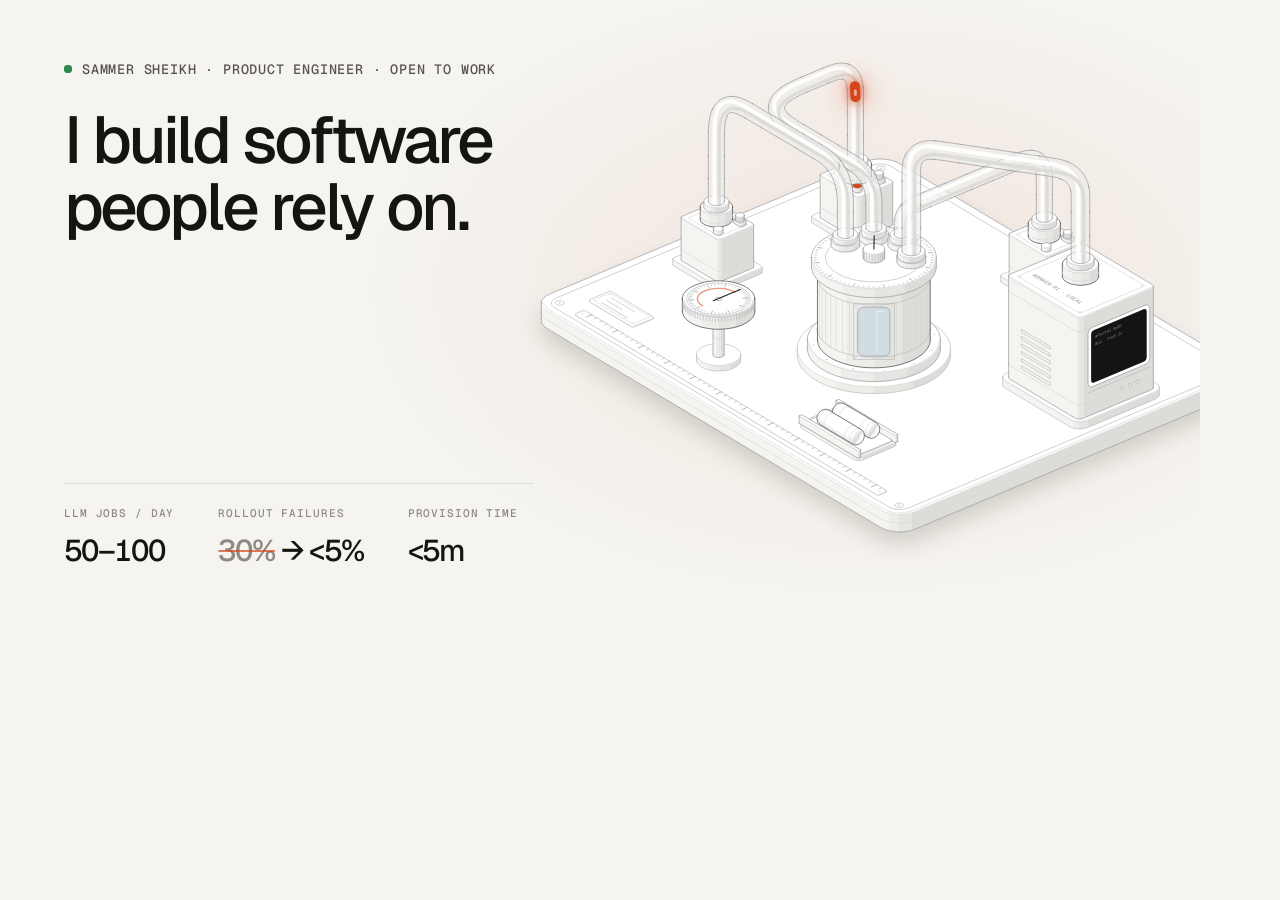
==== commit ab4b258f: "Headline: I build software people rely on Co-Authored-By: Claude Opus 5.5 <noreply@anthropic.com>" ====
--- a/og/index.html
+++ b/og/index.html
@@ -31,7 +31,7 @@
 <div class="og">
   <div class="og-copy">
     <p class="og-eyebrow"><span class="live-dot"></span>Sammer Sheikh · Product engineer · Open to work</p>
-    <h1 class="og-title">I find where work breaks and ship the fix.</h1>
+    <h1 class="og-title">I build software people rely&nbsp;on.</h1>
     <dl class="og-stats">
       <div><dt>LLM jobs / day</dt><dd>50–100</dd></div>
       <div><dt>Rollout failures</dt><dd><span class="was">30%</span> → &lt;5%</dd></div>
